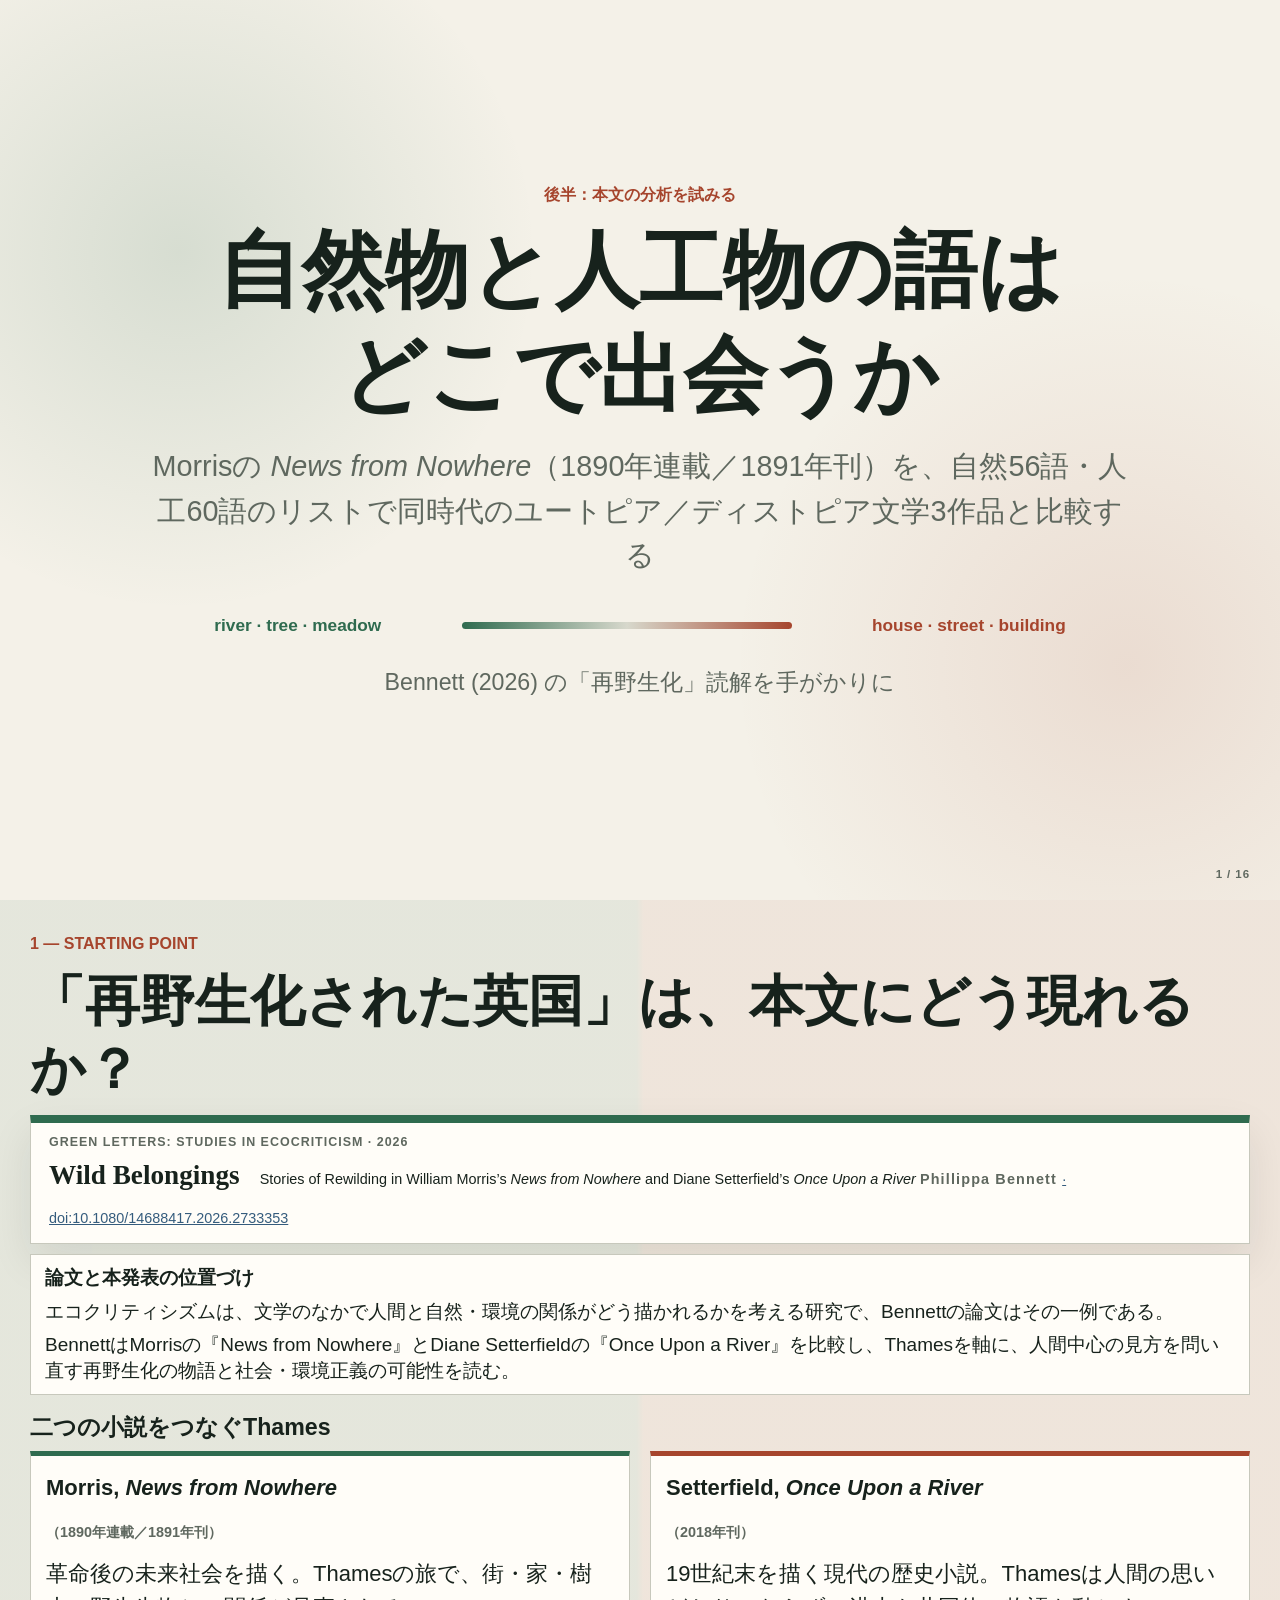
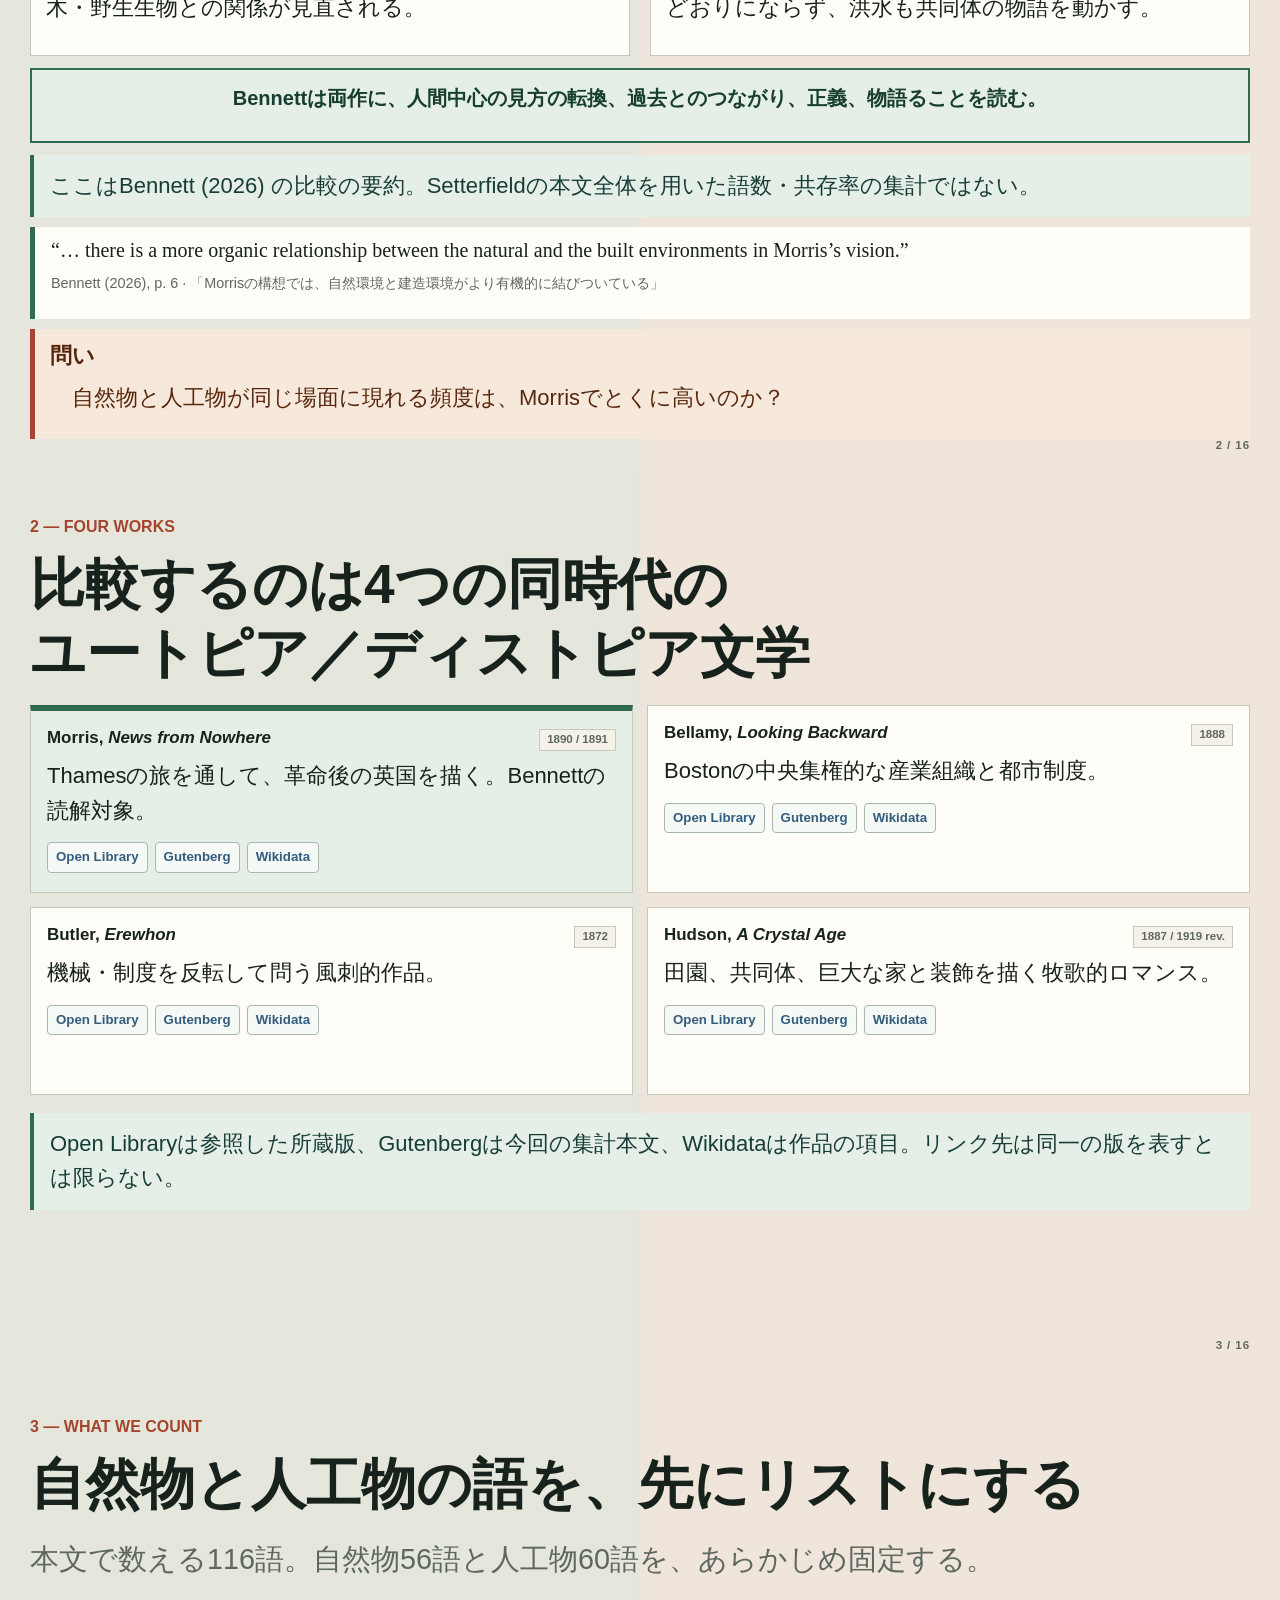
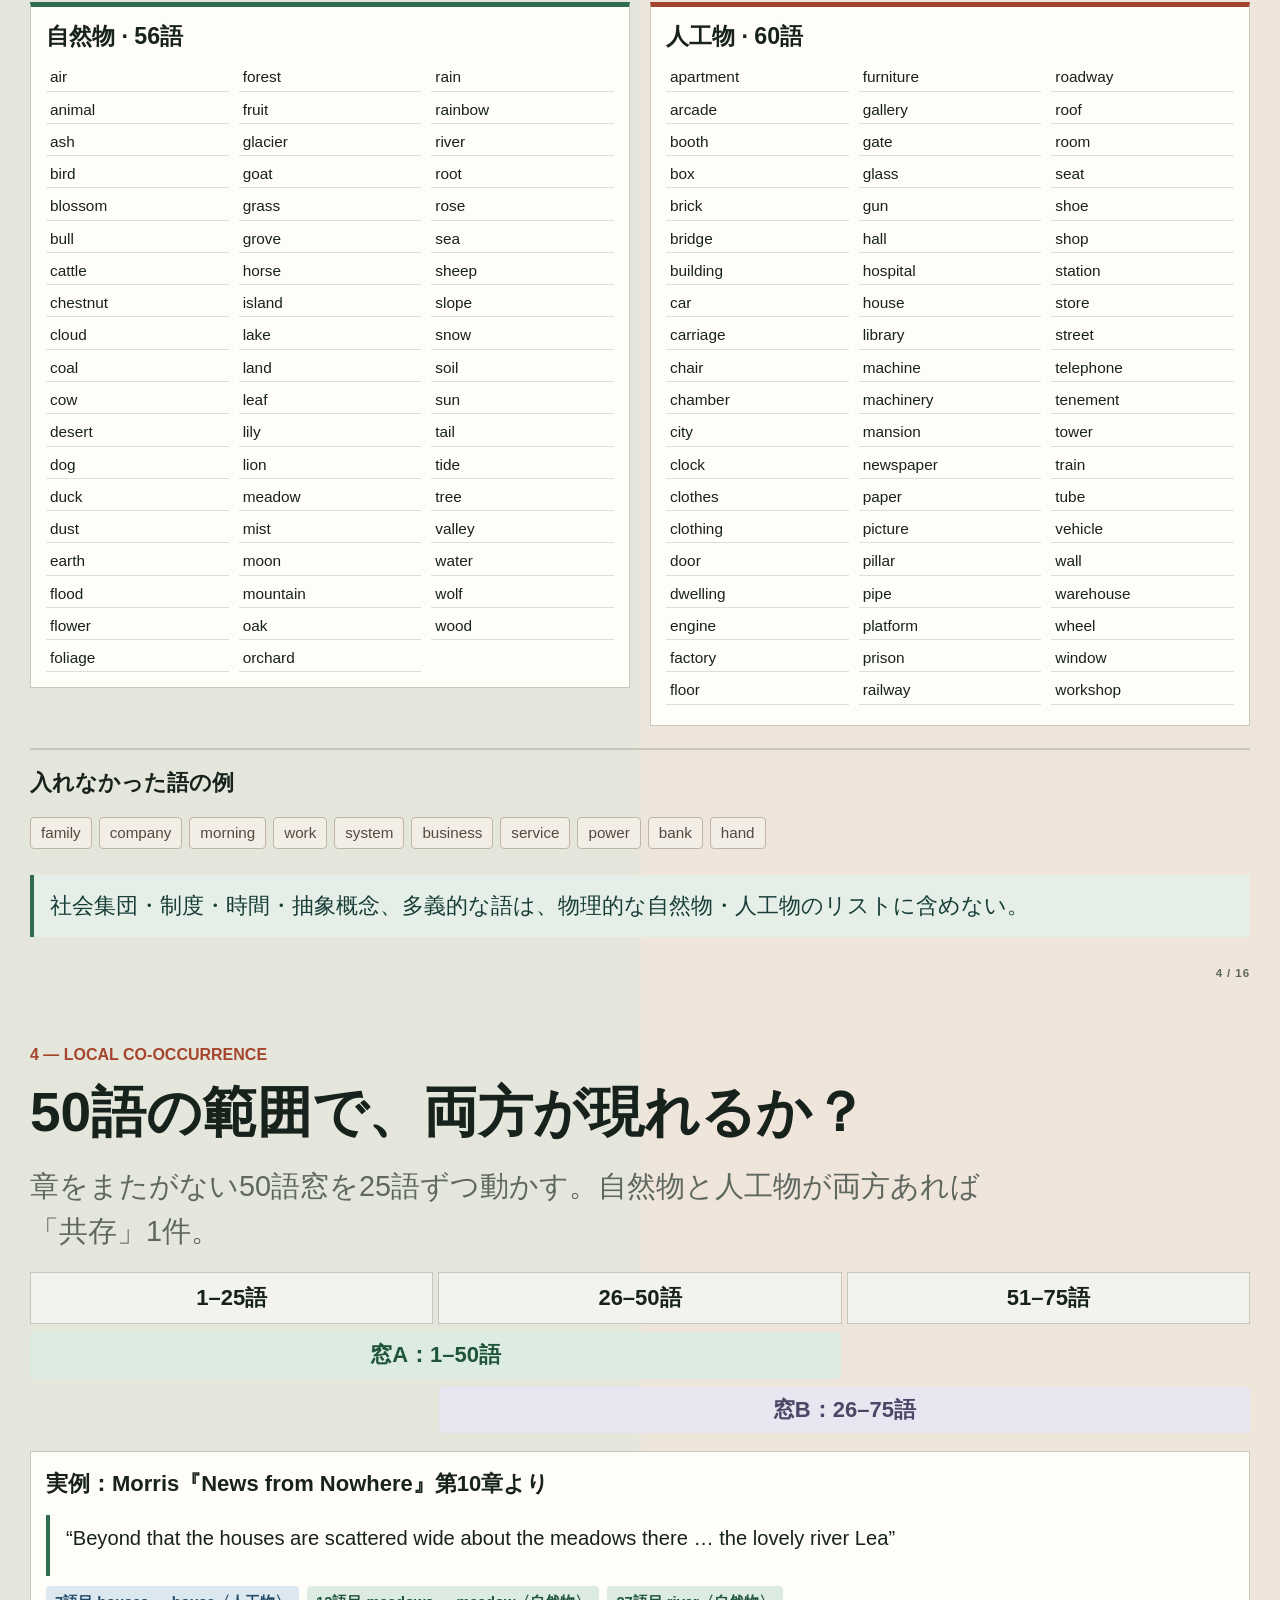
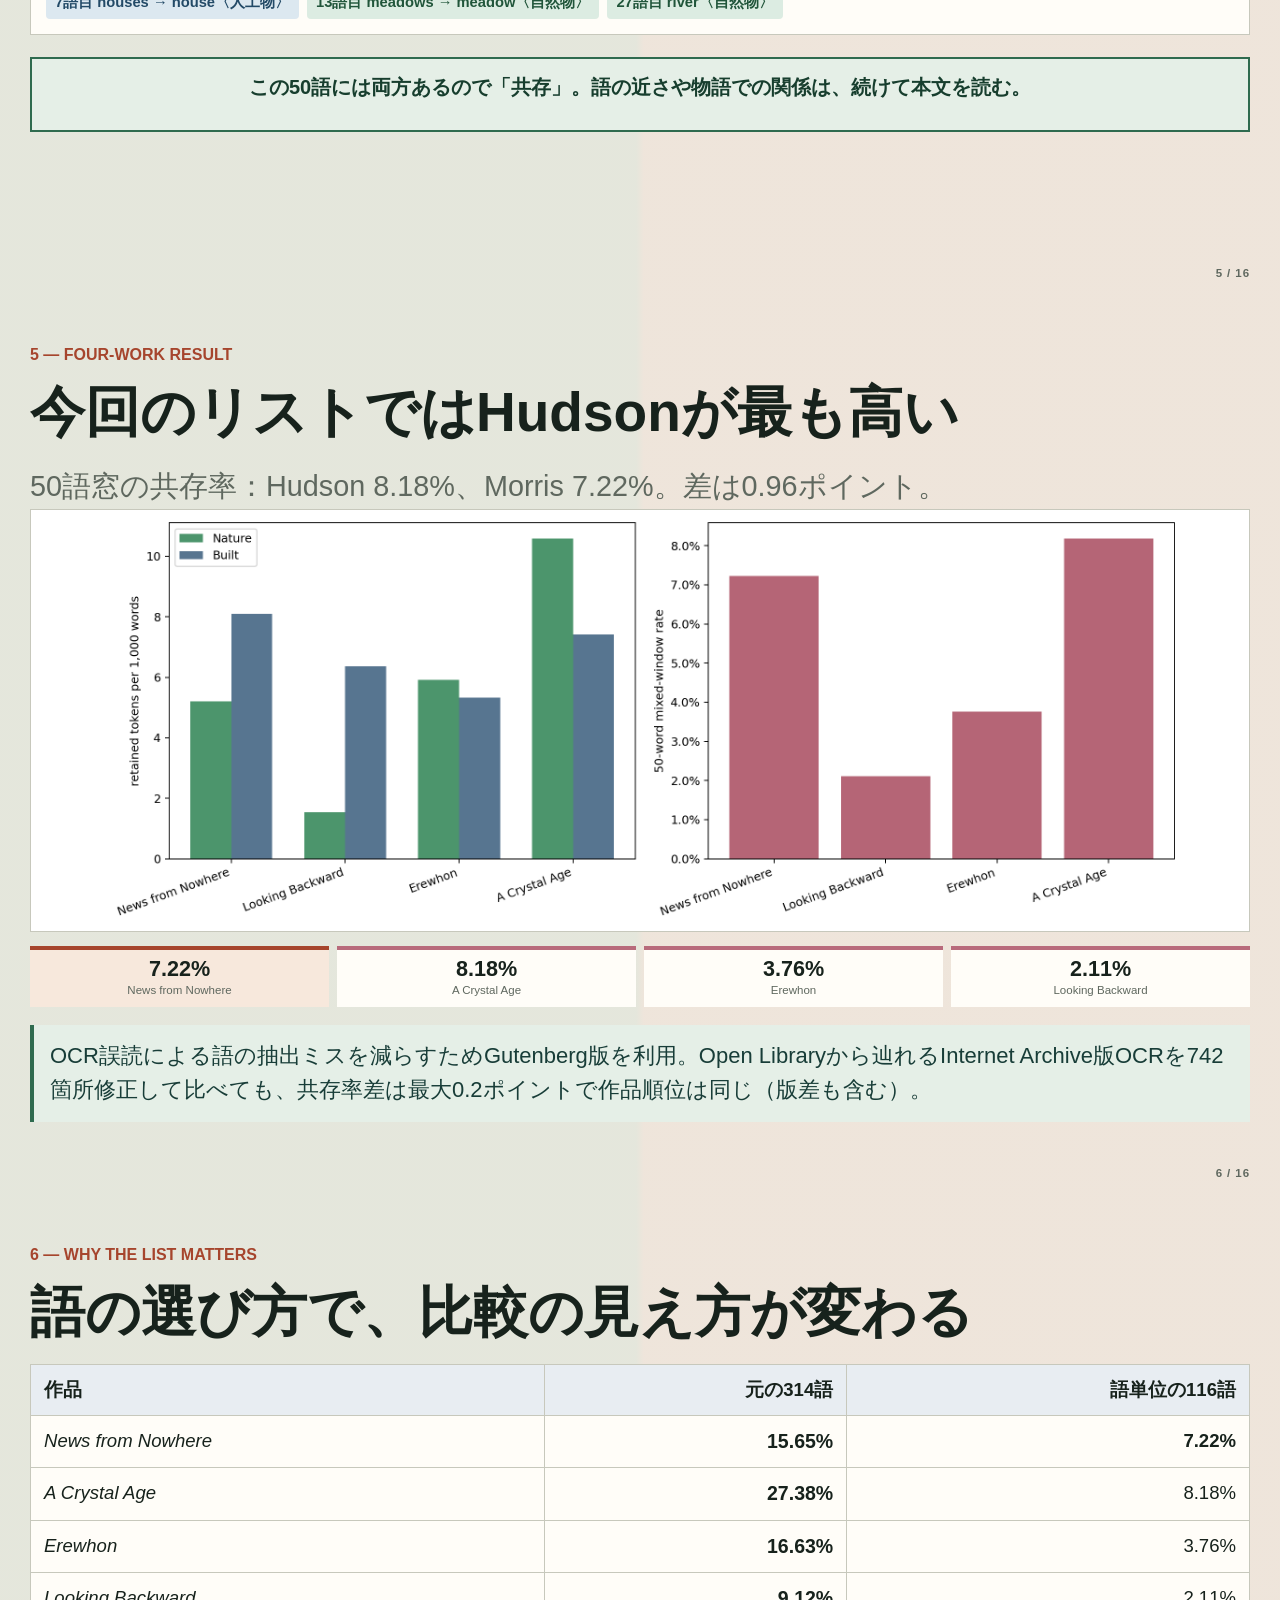
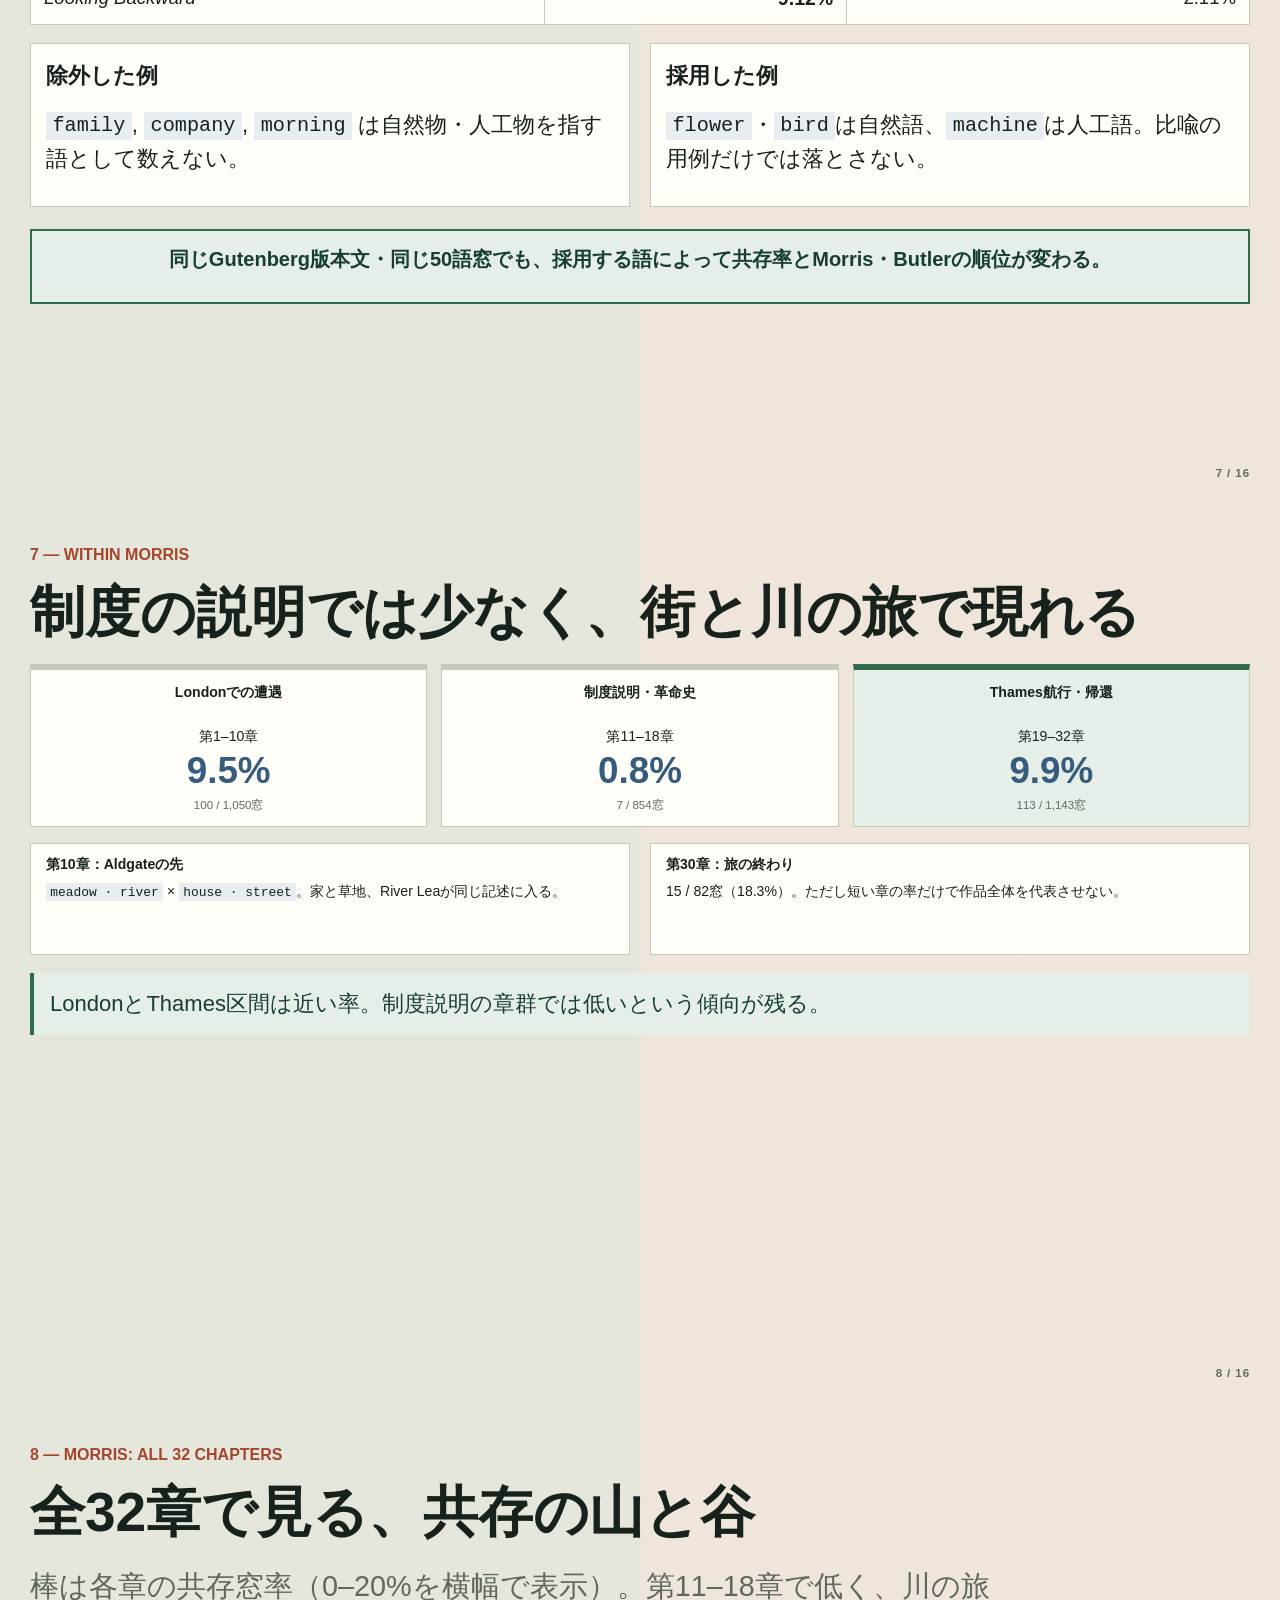
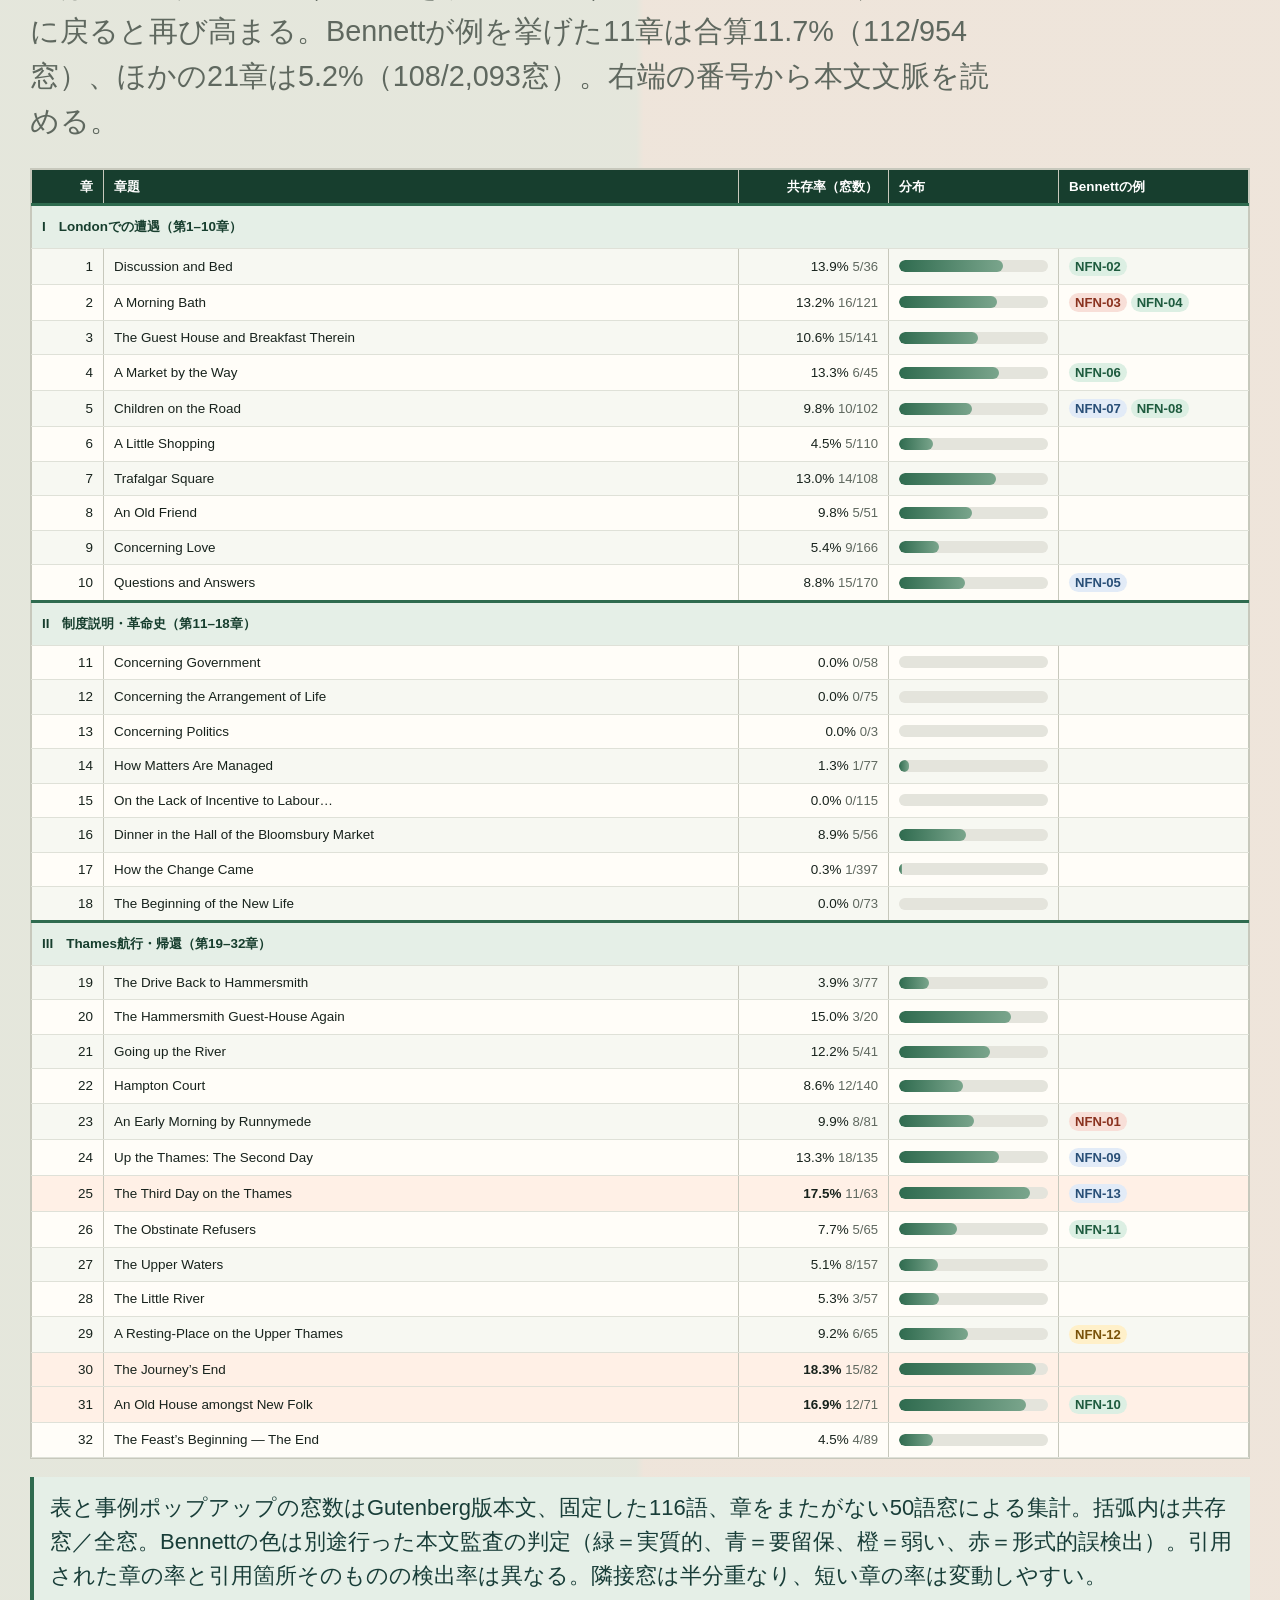
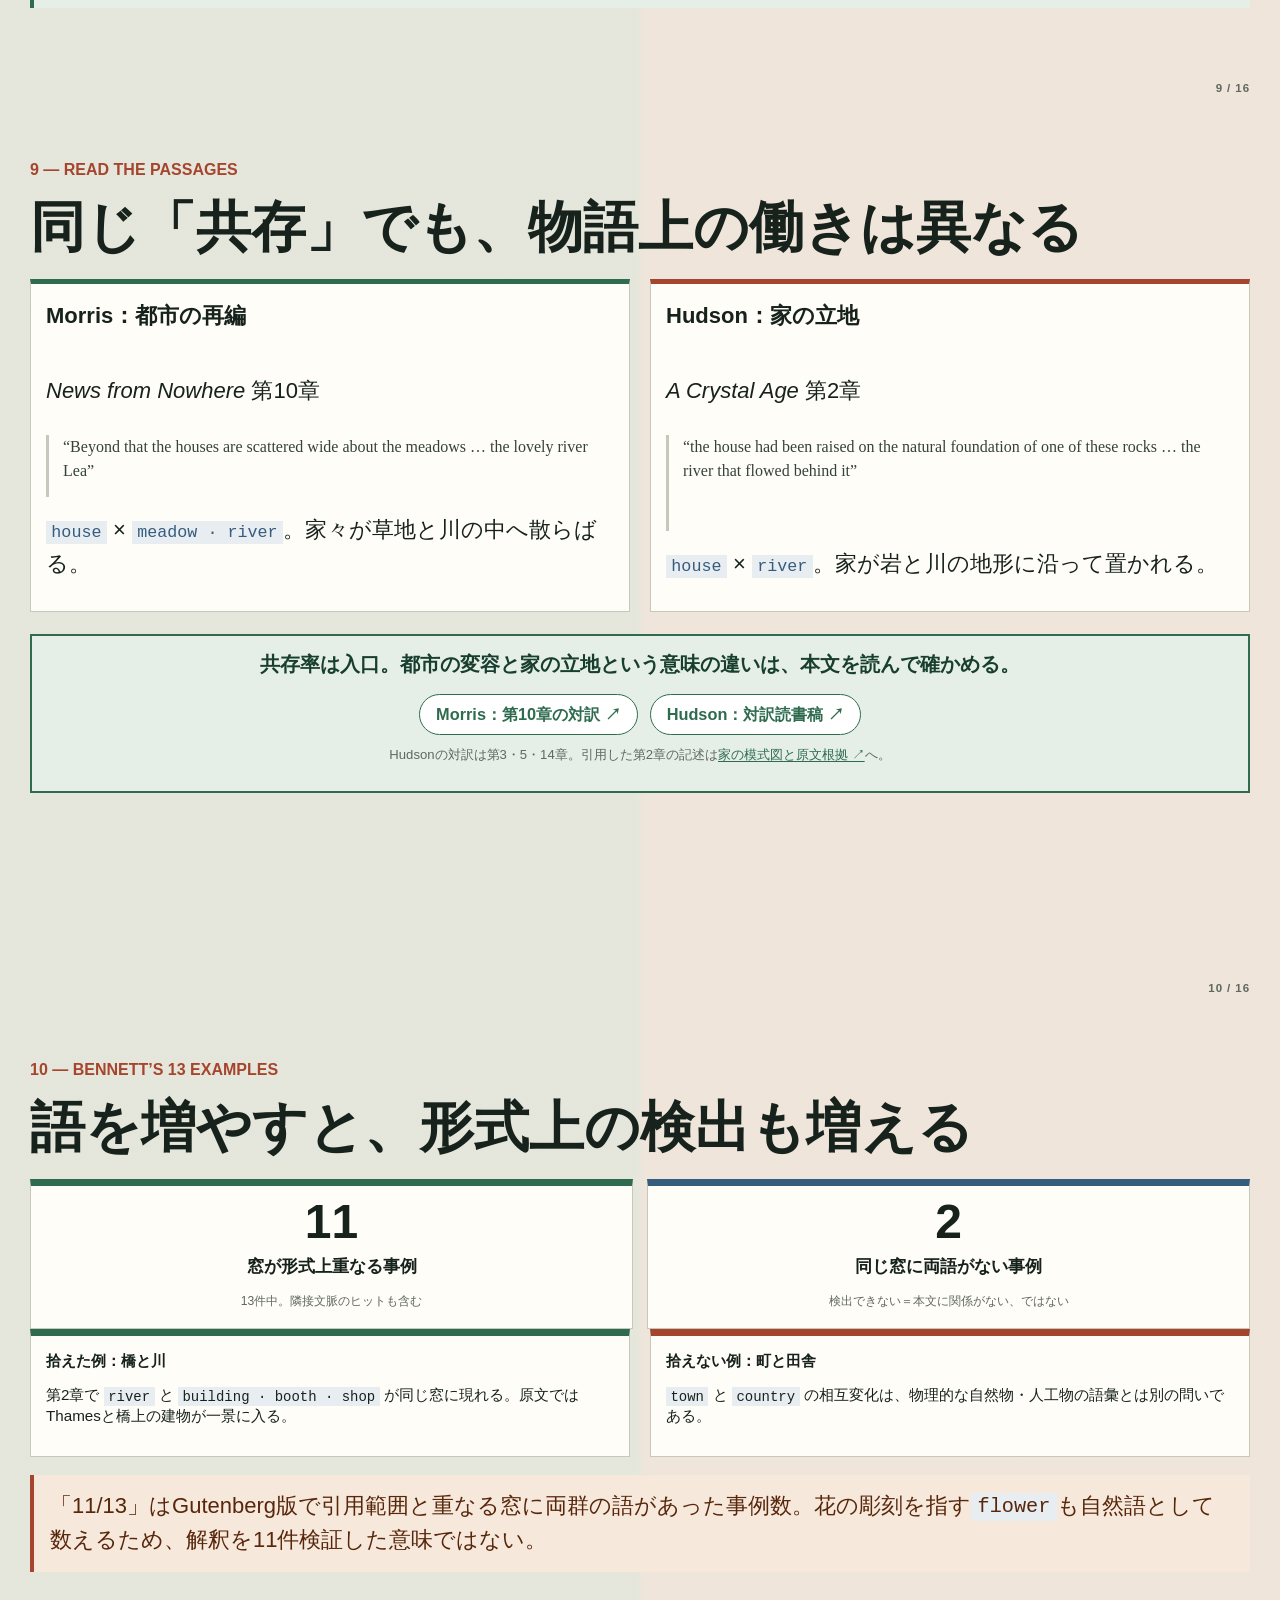
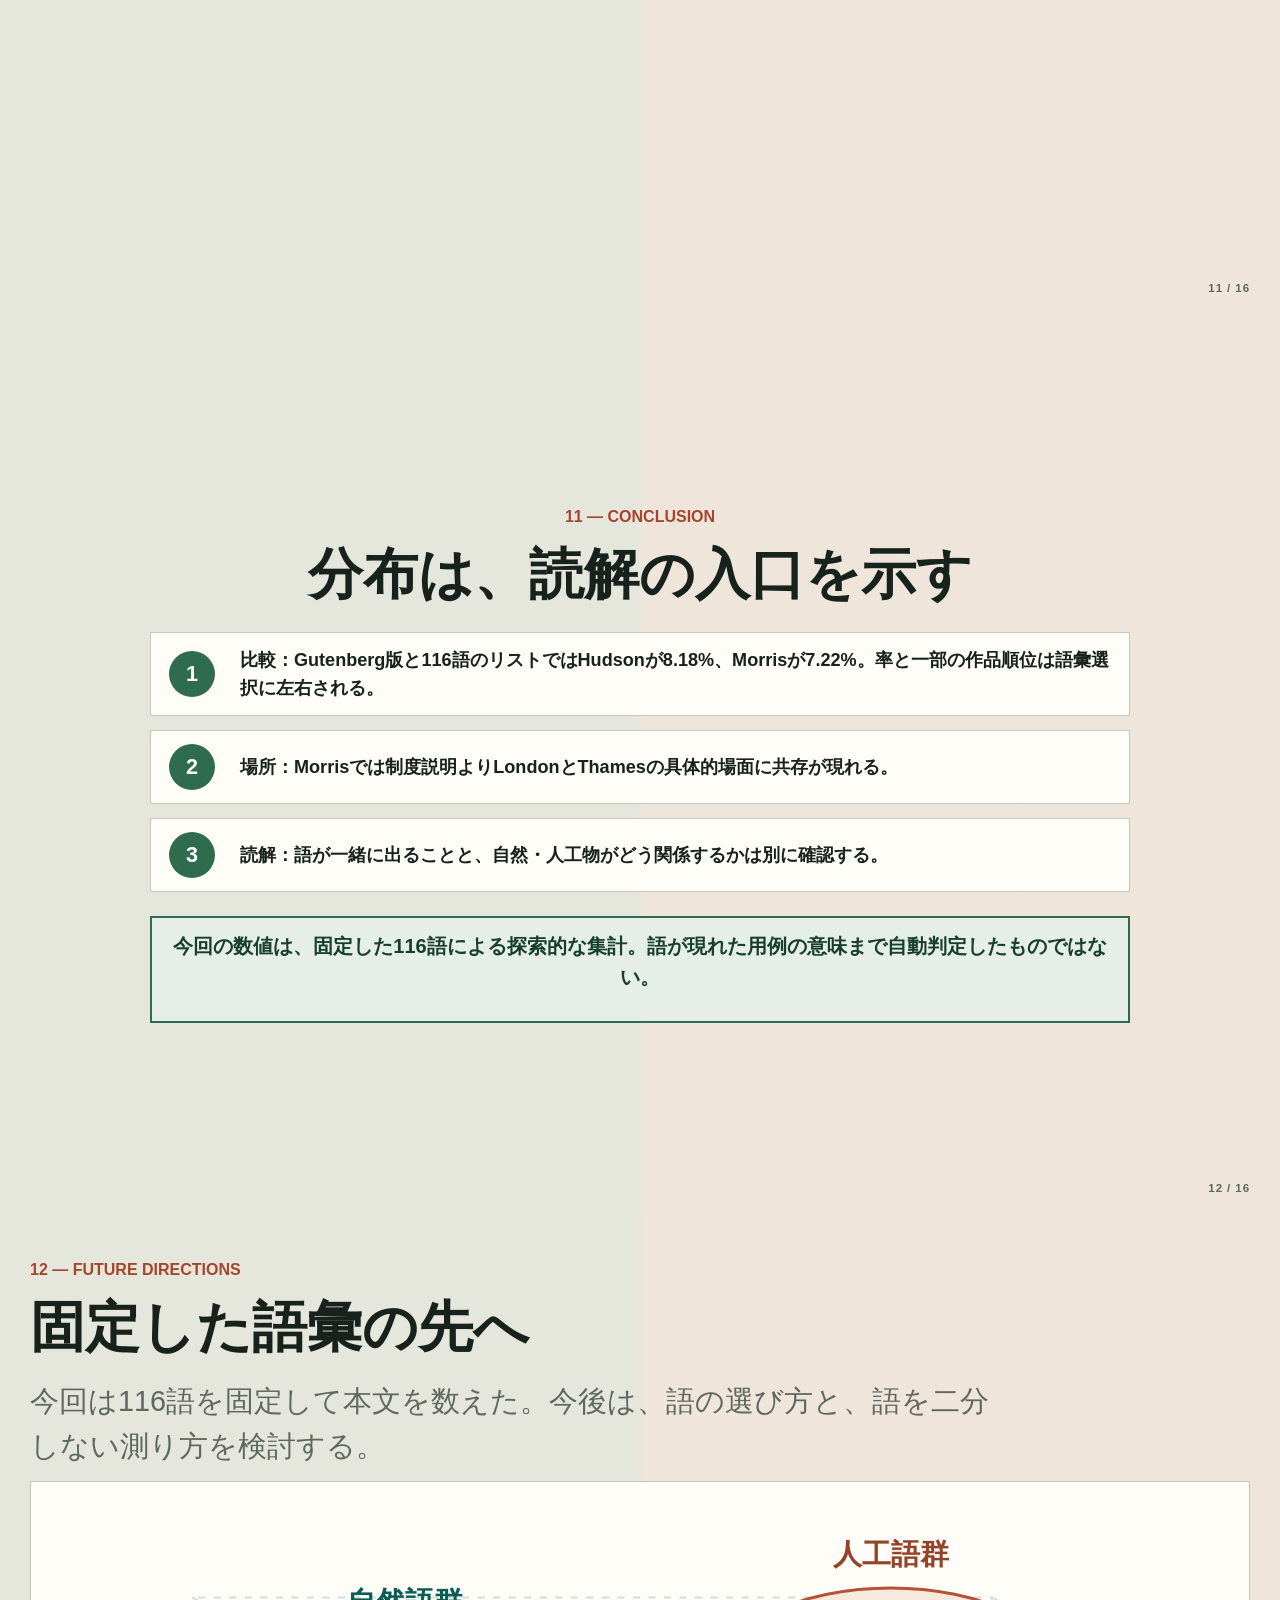
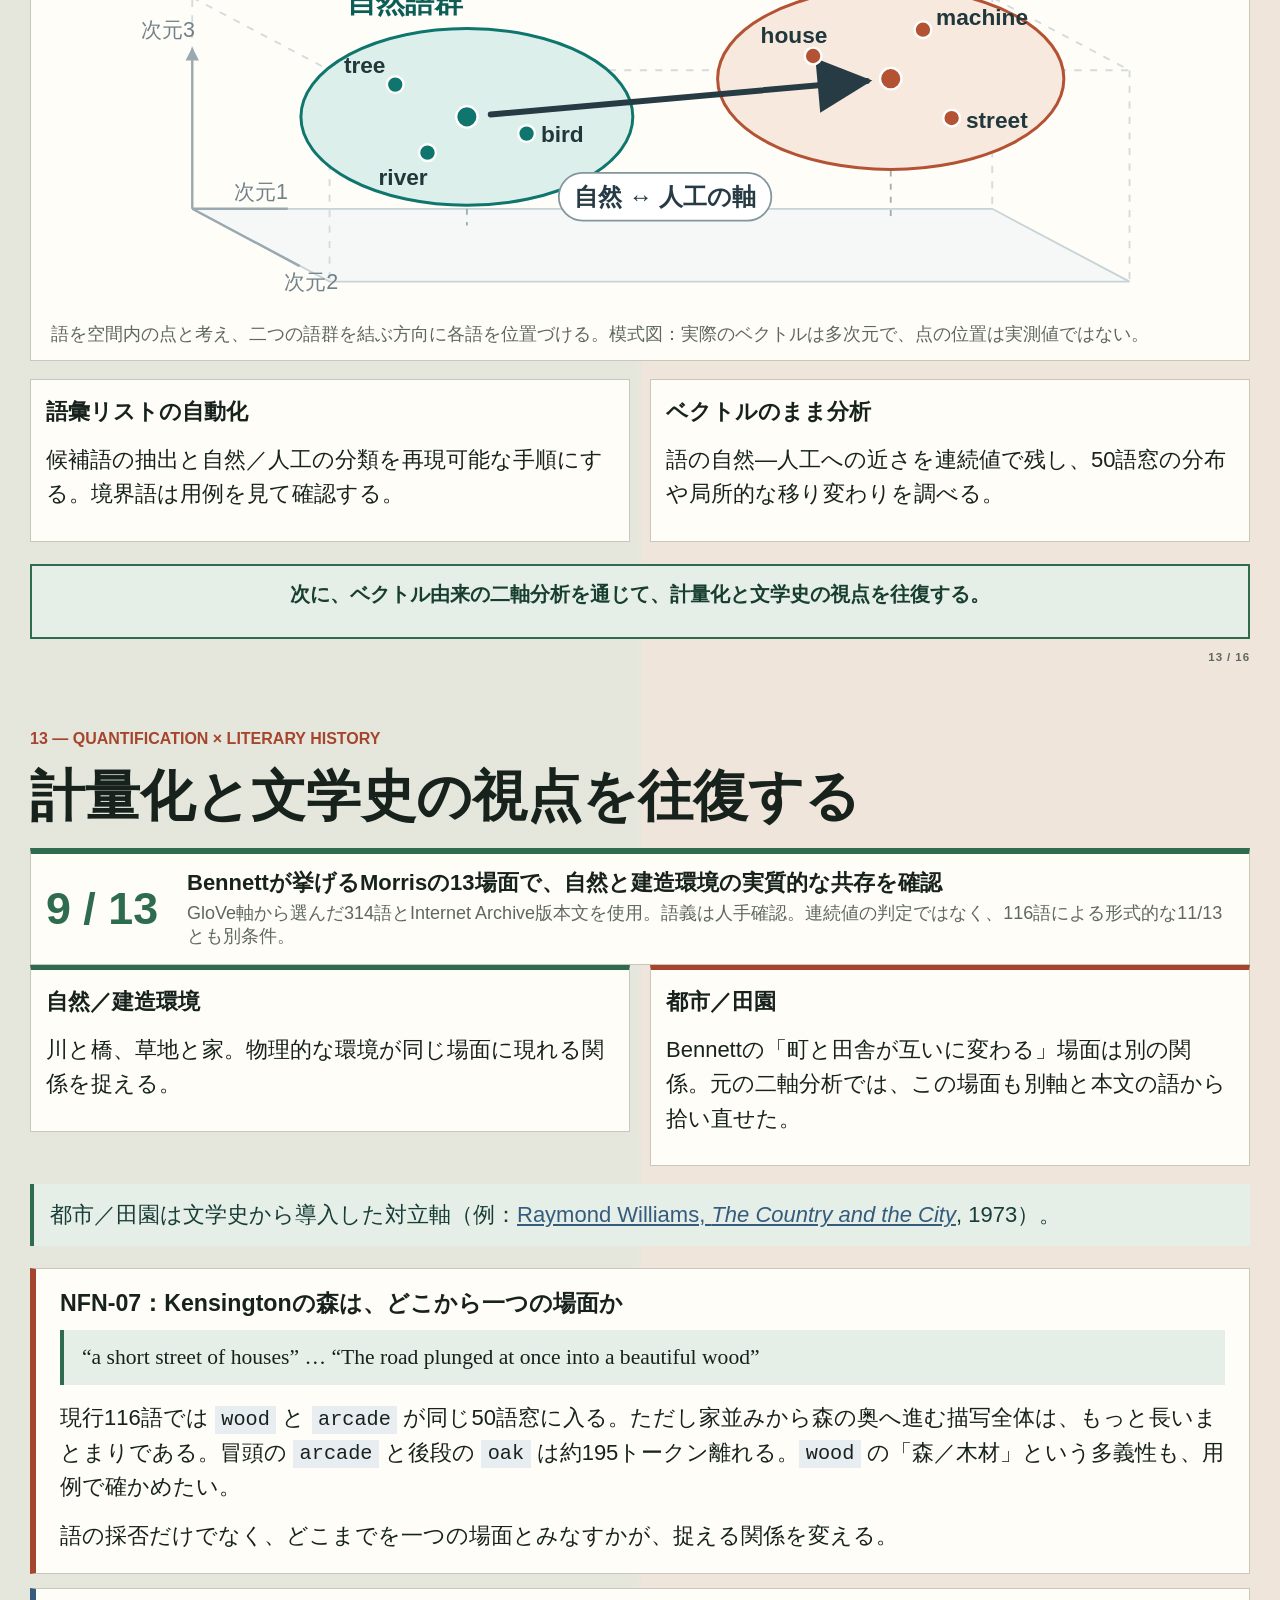
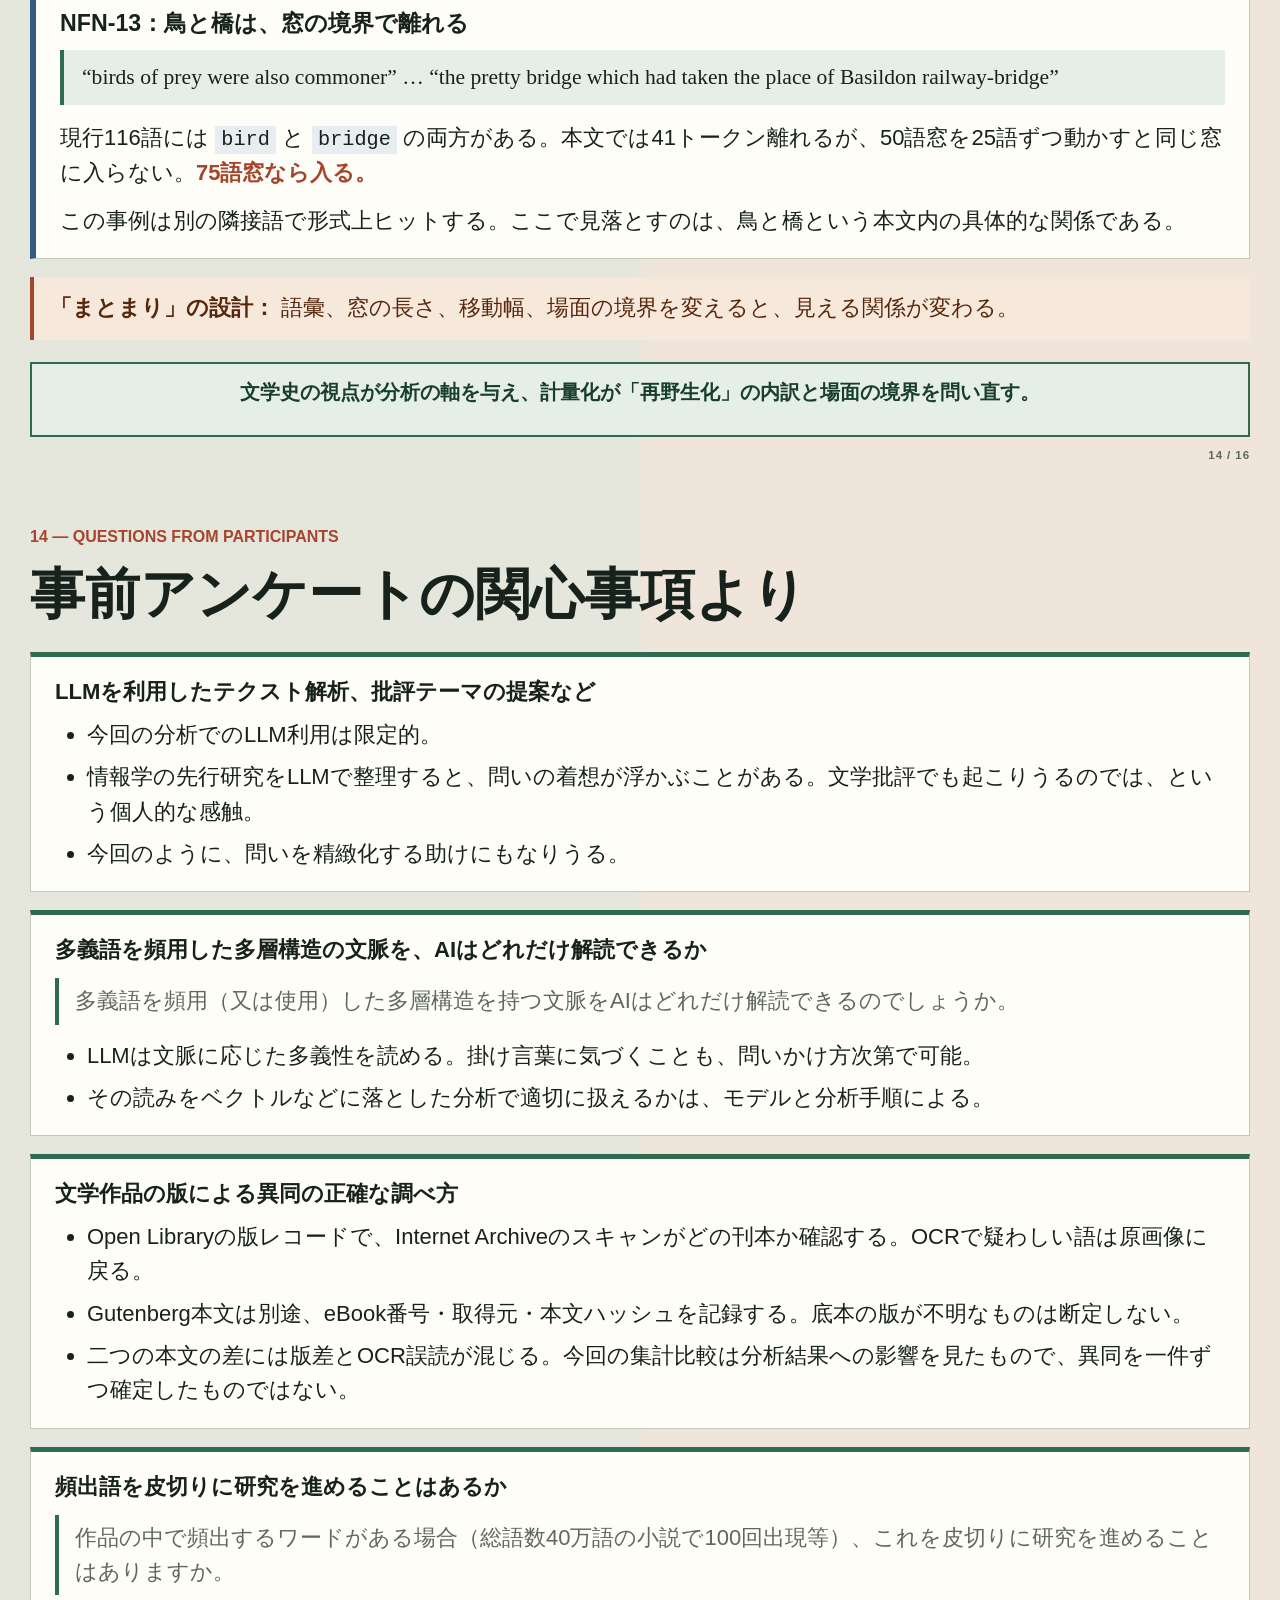
==== index.html @ 2c4476d8 "Move novel publication years into Thames comparison cards" ====
<!doctype html>
<html lang="ja">
  <head>
    <meta charset="utf-8" />
    <meta name="viewport" content="width=device-width, initial-scale=1" />
    <meta name="description" content="Bennett (2026) のMorris読解を、自然・人工物の116語リストで同時代の4作品と照合する10分発表" />
    <title>自然物と人工物の語はどこで出会うか</title>
    <script src="assets/bennett-cases.js?v=18"></script>
    <script>
      window.addEventListener("DOMContentLoaded", () => {
        const slides = Array.from(document.querySelectorAll("main > section, main > .screen, main > .flow"));
        if (!slides.length) return;

        slides.forEach((slide, index) => {
          slide.dataset.slideNumber = (index + 1) + " / " + slides.length;
        });

        const editableSelector = "input, textarea, select, button, [contenteditable='true']";
        const isEditableTarget = (target) =>
          target instanceof Element && Boolean(target.closest(editableSelector));

        const slideTops = () =>
          slides.map((slide) => slide.getBoundingClientRect().top + window.scrollY);

        const scrollToSlide = (direction) => {
          const tops = slideTops();
          const viewportMiddle = window.scrollY + window.innerHeight / 2;
          let currentIndex = 0;

          for (let index = 0; index < tops.length; index += 1) {
            if (tops[index] <= viewportMiddle) currentIndex = index;
            else break;
          }

          const targetIndex = Math.max(0, Math.min(slides.length - 1, currentIndex + direction));
          window.scrollTo({ left: 0, top: tops[targetIndex], behavior: "smooth" });
        };

        const escapeHtml = (value) =>
          String(value).replace(/[&<>"]/g, (character) => ({
            "&": "&amp;",
            "<": "&lt;",
            ">": "&gt;",
            '"': "&quot;"
          })[character]);

        const caseDialog = document.createElement("dialog");
        caseDialog.className = "case-modal";
        caseDialog.setAttribute("aria-labelledby", "case-modal-title");
        caseDialog.innerHTML = [
          '<div class="case-modal-header">',
          '<div>',
          '<span class="case-modal-kicker">Bennett (2026) × News from Nowhere</span>',
          '<h2 id="case-modal-title">事例の本文文脈</h2>',
          '</div>',
          '<button class="case-modal-close" type="button" aria-label="モーダルを閉じる">×</button>',
          '</div>',
          '<div class="case-modal-content"></div>'
        ].join("");
        document.body.append(caseDialog);

        const statusLabels = {
          good: "実質的ヒット",
          caveat: "実質的・要留保",
          weak: "弱い／曖昧",
          miss: "未検出",
          false: "形式的誤検出"
        };

        const openCases = (caseIds) => {
          const caseData = window.BENNETT_CASES || {};
          const records = caseIds.map((caseId) => caseData[caseId]).filter(Boolean);
          if (!records.length) return;

          caseDialog.querySelector(".case-modal-content").innerHTML = records.map((record) => [
            '<article class="modal-case">',
            '<div class="modal-case-meta">',
            '<b>' + escapeHtml(record.id) + '</b>',
            '<span>第' + escapeHtml(record.chapter) + '章</span>',
            '<span>Bennett p.' + escapeHtml(record.page) + '</span>',
            '<span class="modal-status ' + escapeHtml(record.status) + '">' +
              escapeHtml(statusLabels[record.status] || record.status) + '</span>',
            '</div>',
            '<h3>' + escapeHtml(record.label) + '</h3>',
            '<blockquote lang="en">“' + escapeHtml(record.excerpt) + '”</blockquote>',
            '<p>' + escapeHtml(record.note) + '</p>',
            '</article>'
          ].join("")).join("");

          caseDialog.showModal();
          caseDialog.querySelector(".case-modal-close").focus();
        };

        document.querySelectorAll(".case-chip[data-cases]").forEach((button) => {
          button.addEventListener("click", () => openCases(button.dataset.cases.split(",")));
        });

        caseDialog.querySelector(".case-modal-close").addEventListener("click", () => caseDialog.close());
        caseDialog.addEventListener("click", (event) => {
          if (event.target === caseDialog) caseDialog.close();
        });

        window.addEventListener("keydown", (event) => {
          if (event.defaultPrevented || event.altKey || event.ctrlKey || event.metaKey || event.shiftKey) return;
          if (caseDialog.open) return;
          if (isEditableTarget(event.target)) return;
          if (!["ArrowRight", "ArrowLeft"].includes(event.key)) return;
          if (event.repeat) return;

          event.preventDefault();
          const forward = event.key === "ArrowRight";
          scrollToSlide(forward ? 1 : -1);
        });
      });
    </script>
    <link rel="stylesheet" href="assets/presentation.css?v=24" />
  </head>
  <body>
    <svg width="0" height="0" style="position: absolute" aria-hidden="true" focusable="false">
      <defs>
        <marker id="arrowhead" markerWidth="10" markerHeight="8" refX="9" refY="4" orient="auto">
          <path d="M0,0 L10,4 L0,8 Z" fill="#1d4ed8"></path>
        </marker>
        <marker id="arrowhead-warn" markerWidth="10" markerHeight="8" refX="9" refY="4" orient="auto">
          <path d="M0,0 L10,4 L0,8 Z" fill="#9a3412"></path>
        </marker>
      </defs>
    </svg>
    <main class="talk">
<section class="screen center title-slide">
<div class="kicker">
<p>後半：本文の分析を試みる</p>
</div>
<section id="自然物と人工物の語は-どこで出会うか" class="level1">
<h1>自然物と人工物の語は<br>どこで出会うか</h1>
<div class="lead">
<p>Morrisの <em>News from Nowhere</em>（1890年連載／1891年刊）を、自然56語・人工60語のリストで同時代のユートピア／ディストピア文学3作品と比較する</p>
</div>
<div class="title-axis" aria-label="Nature and human-made objects">
<p><span class="nature-word">river · tree · meadow</span> <span class="axis-line"></span> <span class="built-word">house · street · building</span></p>
</div>
<div class="byline">
<p>Bennett (2026) の「再野生化」読解を手がかりに</p>
</div>
</section>
</section>
<section class="screen starting-point">
<div class="kicker">
<p>1 — Starting point</p>
</div>
<section id="再野生化された英国は本文にどう現れるか" class="level2">
<h2>「再野生化された英国」は、本文にどう現れるか？</h2>
<div class="paper-card paper-card-wide">
<div class="paper-label">
GREEN LETTERS: STUDIES IN ECOCRITICISM · 2026
</div>
<h3>
Wild Belongings
</h3>
<p>
Stories of Rewilding in William Morris’s <i>News from Nowhere</i> and Diane Setterfield’s <i>Once Upon a River</i>
</p>
<p class="paper-author">
Phillippa Bennett
</p>
<p><a href="https://doi.org/10.1080/14688417.2026.2733353">doi:10.1080/14688417.2026.2733353</a></p>
</div>
<div class="panel paper-summary">
<p><strong>論文と本発表の位置づけ</strong></p>
<p>エコクリティシズムは、文学のなかで人間と自然・環境の関係がどう描かれるかを考える研究で、Bennettの論文はその一例である。</p>
<p>BennettはMorrisの『News from Nowhere』とDiane Setterfieldの『Once Upon a River』を比較し、Thamesを軸に、人間中心の見方を問い直す再野生化の物語と社会・環境正義の可能性を読む。</p>
</div>
<section id="二つの小説をつなぐthames" class="level3 thames-comparison">
<h3>二つの小説をつなぐThames</h3>
<div class="two-col evidence-grid thames-grid">
<div class="panel excerpt-card nature-panel">
<p><strong>Morris, <em>News from Nowhere</em></strong></p>
<p><span class="work-year">（1890年連載／1891年刊）</span></p>
<p>革命後の未来社会を描く。Thamesの旅で、街・家・樹木・野生生物との関係が見直される。</p>
</div>
<div class="panel excerpt-card built-panel">
<p><strong>Setterfield, <em>Once Upon a River</em></strong></p>
<p><span class="work-year">（2018年刊）</span></p>
<p>19世紀末を描く現代の歴史小説。Thamesは人間の思いどおりにならず、洪水も共同体の物語を動かす。</p>
</div>
</div>
<div class="verdict">
<p>Bennettは両作に、人間中心の見方の転換、過去とのつながり、正義、物語ることを読む。</p>
</div>
<div class="note">
<p>ここはBennett (2026) の比較の要約。Setterfieldの本文全体を用いた語数・共存率の集計ではない。</p>
</div>
</section>
<div class="bennett-quote">
<blockquote>
<p>“… there is a more organic relationship between the natural and the built environments in Morris’s vision.”</p>
</blockquote>
<p><span>Bennett (2026), p. 6 · 「Morrisの構想では、自然環境と建造環境がより有機的に結びついている」</span></p>
</div>
<div class="quote">
<p><strong>問い</strong>　自然物と人工物が同じ場面に現れる頻度は、Morrisでとくに高いのか？</p>
</div>
</section>
</section>
<section class="screen">
<div class="kicker">
<p>2 — Four works</p>
</div>
<section id="比較するのは4つの同時代の-ユートピアディストピア文学" class="level2">
<h2>比較するのは4つの同時代の<br>ユートピア／ディストピア文学</h2>
<div class="two-col corpus-grid">
<div class="panel work-card morris-card">
<p><strong>Morris, <em>News from Nowhere</em></strong> <span>1890 / 1891</span></p>
<p>Thamesの旅を通して、革命後の英国を描く。Bennettの読解対象。</p>
<nav class="work-links" aria-label="News from Nowhere の資料リンク">
<a href="https://openlibrary.org/books/OL24233393M" target="_blank" rel="noopener">Open Library</a><a href="https://www.gutenberg.org/ebooks/3261" target="_blank" rel="noopener">Gutenberg</a><a href="https://www.wikidata.org/wiki/Q7019506" target="_blank" rel="noopener">Wikidata</a>
</nav>
</div>
<div class="panel work-card">
<p><strong>Bellamy, <em>Looking Backward</em></strong> <span>1888</span></p>
<p>Bostonの中央集権的な産業組織と都市制度。</p>
<nav class="work-links" aria-label="Looking Backward の資料リンク">
<a href="https://openlibrary.org/books/OL6967789M" target="_blank" rel="noopener">Open Library</a><a href="https://www.gutenberg.org/ebooks/624" target="_blank" rel="noopener">Gutenberg</a><a href="https://www.wikidata.org/wiki/Q1305106" target="_blank" rel="noopener">Wikidata</a>
</nav>
</div>
<div class="panel work-card">
<p><strong>Butler, <em>Erewhon</em></strong> <span>1872</span></p>
<p>機械・制度を反転して問う風刺的作品。</p>
<nav class="work-links" aria-label="Erewhon の資料リンク">
<a href="https://openlibrary.org/books/OL23297922M" target="_blank" rel="noopener">Open Library</a><a href="https://www.gutenberg.org/ebooks/1906" target="_blank" rel="noopener">Gutenberg</a><a href="https://www.wikidata.org/wiki/Q1350048" target="_blank" rel="noopener">Wikidata</a>
</nav>
</div>
<div class="panel work-card">
<p><strong>Hudson, <em>A Crystal Age</em></strong> <span>1887 / 1919 rev.</span></p>
<p>田園、共同体、巨大な家と装飾を描く牧歌的ロマンス。</p>
<nav class="work-links" aria-label="A Crystal Age の資料リンク">
<a href="https://openlibrary.org/books/OL7151703M" target="_blank" rel="noopener">Open Library</a><a href="https://www.gutenberg.org/ebooks/7401" target="_blank" rel="noopener">Gutenberg</a><a href="https://www.wikidata.org/wiki/Q4656205" target="_blank" rel="noopener">Wikidata</a>
</nav>
</div>
</div>
<div class="note">
<p>Open Libraryは参照した所蔵版、Gutenbergは今回の集計本文、Wikidataは作品の項目。リンク先は同一の版を表すとは限らない。</p>
</div>
</section>
</section>
<section class="flow lexicon-slide">
<div class="kicker">
<p>3 — What we count</p>
</div>
<section id="自然物と人工物の語を先にリストにする" class="level2">
<h2>自然物と人工物の語を、先にリストにする</h2>
<div class="lead">
<p>本文で数える116語。自然物56語と人工物60語を、あらかじめ固定する。</p>
</div>
<div class="lexicon-grid">
<section class="panel lexicon-panel nature-panel">
<h3>
自然物 · 56語
</h3>
<ul class="lexicon-words">
<li>
air
</li>
<li>
animal
</li>
<li>
ash
</li>
<li>
bird
</li>
<li>
blossom
</li>
<li>
bull
</li>
<li>
cattle
</li>
<li>
chestnut
</li>
<li>
cloud
</li>
<li>
coal
</li>
<li>
cow
</li>
<li>
desert
</li>
<li>
dog
</li>
<li>
duck
</li>
<li>
dust
</li>
<li>
earth
</li>
<li>
flood
</li>
<li>
flower
</li>
<li>
foliage
</li>
<li>
forest
</li>
<li>
fruit
</li>
<li>
glacier
</li>
<li>
goat
</li>
<li>
grass
</li>
<li>
grove
</li>
<li>
horse
</li>
<li>
island
</li>
<li>
lake
</li>
<li>
land
</li>
<li>
leaf
</li>
<li>
lily
</li>
<li>
lion
</li>
<li>
meadow
</li>
<li>
mist
</li>
<li>
moon
</li>
<li>
mountain
</li>
<li>
oak
</li>
<li>
orchard
</li>
<li>
rain
</li>
<li>
rainbow
</li>
<li>
river
</li>
<li>
root
</li>
<li>
rose
</li>
<li>
sea
</li>
<li>
sheep
</li>
<li>
slope
</li>
<li>
snow
</li>
<li>
soil
</li>
<li>
sun
</li>
<li>
tail
</li>
<li>
tide
</li>
<li>
tree
</li>
<li>
valley
</li>
<li>
water
</li>
<li>
wolf
</li>
<li>
wood
</li>
</ul>
</section>
<section class="panel lexicon-panel built-panel">
<h3>
人工物 · 60語
</h3>
<ul class="lexicon-words">
<li>
apartment
</li>
<li>
arcade
</li>
<li>
booth
</li>
<li>
box
</li>
<li>
brick
</li>
<li>
bridge
</li>
<li>
building
</li>
<li>
car
</li>
<li>
carriage
</li>
<li>
chair
</li>
<li>
chamber
</li>
<li>
city
</li>
<li>
clock
</li>
<li>
clothes
</li>
<li>
clothing
</li>
<li>
door
</li>
<li>
dwelling
</li>
<li>
engine
</li>
<li>
factory
</li>
<li>
floor
</li>
<li>
furniture
</li>
<li>
gallery
</li>
<li>
gate
</li>
<li>
glass
</li>
<li>
gun
</li>
<li>
hall
</li>
<li>
hospital
</li>
<li>
house
</li>
<li>
library
</li>
<li>
machine
</li>
<li>
machinery
</li>
<li>
mansion
</li>
<li>
newspaper
</li>
<li>
paper
</li>
<li>
picture
</li>
<li>
pillar
</li>
<li>
pipe
</li>
<li>
platform
</li>
<li>
prison
</li>
<li>
railway
</li>
<li>
roadway
</li>
<li>
roof
</li>
<li>
room
</li>
<li>
seat
</li>
<li>
shoe
</li>
<li>
shop
</li>
<li>
station
</li>
<li>
store
</li>
<li>
street
</li>
<li>
telephone
</li>
<li>
tenement
</li>
<li>
tower
</li>
<li>
train
</li>
<li>
tube
</li>
<li>
vehicle
</li>
<li>
wall
</li>
<li>
warehouse
</li>
<li>
wheel
</li>
<li>
window
</li>
<li>
workshop
</li>
</ul>
</section>
</div>
<div class="excluded-words">
<p><strong>入れなかった語の例</strong></p>
<p><span>family</span><span>company</span><span>morning</span><span>work</span><span>system</span><span>business</span><span>service</span><span>power</span><span>bank</span><span>hand</span></p>
</div>
<div class="note">
<p>社会集団・制度・時間・抽象概念、多義的な語は、物理的な自然物・人工物のリストに含めない。</p>
</div>
</section>
</section>
<section class="screen window-example-slide">
<div class="kicker">
<p>4 — Local co-occurrence</p>
</div>
<section id="語の範囲で両方が現れるか" class="level2">
<h2>50語の範囲で、両方が現れるか？</h2>
<div class="lead">
<p>章をまたがない50語窓を25語ずつ動かす。自然物と人工物が両方あれば「共存」1件。</p>
</div>
<div class="window-steps" aria-label="50語窓を25語ずつ動かす図">
<div class="step-ranges">
<span>1–25語</span><span>26–50語</span><span>51–75語</span>
</div>
<div class="step-window first">
窓A：1–50語
</div>
<div class="step-window second">
窓B：26–75語
</div>
</div>
<div class="panel window-example">
<p><strong>実例：Morris『News from Nowhere』第10章より</strong></p>
<blockquote>
<p>“Beyond that the houses are scattered wide about the meadows there … the lovely river Lea”</p>
</blockquote>
<div class="window-hits">
<span class="built-hit">7語目 houses → house〈人工物〉</span><span class="nature-hit">13語目 meadows → meadow〈自然物〉</span><span class="nature-hit">27語目 river〈自然物〉</span>
</div>
</div>
<div class="verdict">
<p>この50語には両方あるので「共存」。語の近さや物語での関係は、続けて本文を読む。</p>
</div>
</section>
</section>
<section class="screen">
<div class="kicker">
<p>5 — Four-work result</p>
</div>
<section id="今回のリストではhudsonが最も高い" class="level2">
<h2>今回のリストではHudsonが最も高い</h2>
<div class="lead">
<p>50語窓の共存率：Hudson 8.18%、Morris 7.22%。差は0.96ポイント。</p>
</div>
<p><img class="hero-chart" src="assets/gutenberg_work_densities_and_mixing.png" alt="Gutenberg版本文と116語の自然・人工物リストによる4作品の語密度と共存率" /></p>
<div class="result-strip">
<p><span class="focus"><b>7.22%</b><small>News from Nowhere</small></span> <span><b>8.18%</b><small>A Crystal Age</small></span> <span><b>3.76%</b><small>Erewhon</small></span> <span><b>2.11%</b><small>Looking Backward</small></span></p>
</div>
<div class="note">
<p>OCR誤読による語の抽出ミスを減らすためGutenberg版を利用。Open Libraryから辿れるInternet Archive版OCRを742箇所修正して比べても、共存率差は最大0.2ポイントで作品順位は同じ（版差も含む）。</p>
</div>
</section>
</section>
<section class="screen">
<div class="kicker">
<p>6 — Why the list matters</p>
</div>
<section id="語の選び方で比較の見え方が変わる" class="level2">
<h2>語の選び方で、比較の見え方が変わる</h2>
<div class="compact-table data-table">
<table>
<thead>
<tr>
<th style="text-align: left;">作品</th>
<th style="text-align: right;">元の314語</th>
<th style="text-align: right;">語単位の116語</th>
</tr>
</thead>
<tbody>
<tr>
<td style="text-align: left;"><em>News from Nowhere</em></td>
<td style="text-align: right;">15.65%</td>
<td style="text-align: right;"><strong>7.22%</strong></td>
</tr>
<tr>
<td style="text-align: left;"><em>A Crystal Age</em></td>
<td style="text-align: right;"><strong>27.38%</strong></td>
<td style="text-align: right;">8.18%</td>
</tr>
<tr>
<td style="text-align: left;"><em>Erewhon</em></td>
<td style="text-align: right;">16.63%</td>
<td style="text-align: right;">3.76%</td>
</tr>
<tr>
<td style="text-align: left;"><em>Looking Backward</em></td>
<td style="text-align: right;">9.12%</td>
<td style="text-align: right;">2.11%</td>
</tr>
</tbody>
</table>
</div>
<div class="two-col takeaway-grid">
<div class="panel">
<p><strong>除外した例</strong></p>
<p><code>family</code>, <code>company</code>, <code>morning</code> は自然物・人工物を指す語として数えない。</p>
</div>
<div class="panel">
<p><strong>採用した例</strong></p>
<p><code>flower</code>・<code>bird</code>は自然語、<code>machine</code>は人工語。比喩の用例だけでは落とさない。</p>
</div>
</div>
<div class="verdict">
<p>同じGutenberg版本文・同じ50語窓でも、採用する語によって共存率とMorris・Butlerの順位が変わる。</p>
</div>
</section>
</section>
<section class="screen">
<div class="kicker">
<p>7 — Within Morris</p>
</div>
<section id="制度の説明では少なく街と川の旅で現れる" class="level2">
<h2>制度の説明では少なく、街と川の旅で現れる</h2>
<div class="phase-grid">
<div class="panel">
<p><strong>Londonでの遭遇</strong><br> 第1–10章</p>
<p><b>9.5%</b><small>100 / 1,050窓</small></p>
</div>
<div class="panel">
<p><strong>制度説明・革命史</strong><br> 第11–18章</p>
<p><b>0.8%</b><small>7 / 854窓</small></p>
</div>
<div class="panel focus-phase">
<p><strong>Thames航行・帰還</strong><br> 第19–32章</p>
<p><b>9.9%</b><small>113 / 1,143窓</small></p>
</div>
</div>
<div class="two-col chapter-findings">
<div class="panel">
<p><strong>第10章：Aldgateの先</strong></p>
<p><code>meadow · river</code> × <code>house · street</code>。家と草地、River Leaが同じ記述に入る。</p>
</div>
<div class="panel">
<p><strong>第30章：旅の終わり</strong></p>
<p>15 / 82窓（18.3%）。ただし短い章の率だけで作品全体を代表させない。</p>
</div>
</div>
<div class="note">
<p>LondonとThames区間は近い率。制度説明の章群では低いという傾向が残る。</p>
</div>
</section>
</section>
<section class="flow chapter-audit-slide">
<div class="kicker">
<p>8 — Morris: all 32 chapters</p>
</div>
<section id="全32章で見る共存の山と谷" class="level2">
<h2>全32章で見る、共存の山と谷</h2>
<div class="lead">
<p>棒は各章の共存窓率（0–20%を横幅で表示）。第11–18章で低く、川の旅に戻ると再び高まる。Bennettが例を挙げた11章は合算11.7%（112/954窓）、ほかの21章は5.2%（108/2,093窓）。右端の番号から本文文脈を読める。</p>
</div>
<div class="chapter-audit" role="region" aria-label="Gutenberg版News from Nowhereの116語リストによる全32章の共存窓率">
<table>
  <thead><tr><th>章</th><th>章題</th><th>共存率（窓数）</th><th>分布</th><th>Bennettの例</th></tr></thead>
  <tbody>
    <tr class="phase-row"><th colspan="5">I　Londonでの遭遇（第1–10章）</th></tr>
    <tr><td>1</td><td>Discussion and Bed</td><td>13.9% <small>5/36</small></td><td><span class="rate-bar"><i style="width:70%"></i></span></td><td><button class="case-chip good" type="button" data-cases="NFN-02" aria-haspopup="dialog">NFN-02</button></td></tr>
    <tr><td>2</td><td>A Morning Bath</td><td>13.2% <small>16/121</small></td><td><span class="rate-bar"><i style="width:66%"></i></span></td><td><button class="case-chip false" type="button" data-cases="NFN-03" aria-haspopup="dialog">NFN-03</button> <button class="case-chip good" type="button" data-cases="NFN-04" aria-haspopup="dialog">NFN-04</button></td></tr>
    <tr><td>3</td><td>The Guest House and Breakfast Therein</td><td>10.6% <small>15/141</small></td><td><span class="rate-bar"><i style="width:53%"></i></span></td><td></td></tr>
    <tr><td>4</td><td>A Market by the Way</td><td>13.3% <small>6/45</small></td><td><span class="rate-bar"><i style="width:67%"></i></span></td><td><button class="case-chip good" type="button" data-cases="NFN-06" aria-haspopup="dialog">NFN-06</button></td></tr>
    <tr><td>5</td><td>Children on the Road</td><td>9.8% <small>10/102</small></td><td><span class="rate-bar"><i style="width:49%"></i></span></td><td><button class="case-chip caveat" type="button" data-cases="NFN-07" aria-haspopup="dialog">NFN-07</button> <button class="case-chip good" type="button" data-cases="NFN-08" aria-haspopup="dialog">NFN-08</button></td></tr>
    <tr><td>6</td><td>A Little Shopping</td><td>4.5% <small>5/110</small></td><td><span class="rate-bar"><i style="width:23%"></i></span></td><td></td></tr>
    <tr><td>7</td><td>Trafalgar Square</td><td>13.0% <small>14/108</small></td><td><span class="rate-bar"><i style="width:65%"></i></span></td><td></td></tr>
    <tr><td>8</td><td>An Old Friend</td><td>9.8% <small>5/51</small></td><td><span class="rate-bar"><i style="width:49%"></i></span></td><td></td></tr>
    <tr><td>9</td><td>Concerning Love</td><td>5.4% <small>9/166</small></td><td><span class="rate-bar"><i style="width:27%"></i></span></td><td></td></tr>
    <tr><td>10</td><td>Questions and Answers</td><td>8.8% <small>15/170</small></td><td><span class="rate-bar"><i style="width:44%"></i></span></td><td><button class="case-chip caveat" type="button" data-cases="NFN-05" aria-haspopup="dialog">NFN-05</button></td></tr>
    <tr class="phase-row"><th colspan="5">II　制度説明・革命史（第11–18章）</th></tr>
    <tr><td>11</td><td>Concerning Government</td><td>0.0% <small>0/58</small></td><td><span class="rate-bar"><i style="width:0%"></i></span></td><td></td></tr>
    <tr><td>12</td><td>Concerning the Arrangement of Life</td><td>0.0% <small>0/75</small></td><td><span class="rate-bar"><i style="width:0%"></i></span></td><td></td></tr>
    <tr><td>13</td><td>Concerning Politics</td><td>0.0% <small>0/3</small></td><td><span class="rate-bar"><i style="width:0%"></i></span></td><td></td></tr>
    <tr><td>14</td><td>How Matters Are Managed</td><td>1.3% <small>1/77</small></td><td><span class="rate-bar"><i style="width:7%"></i></span></td><td></td></tr>
    <tr><td>15</td><td>On the Lack of Incentive to Labour…</td><td>0.0% <small>0/115</small></td><td><span class="rate-bar"><i style="width:0%"></i></span></td><td></td></tr>
    <tr><td>16</td><td>Dinner in the Hall of the Bloomsbury Market</td><td>8.9% <small>5/56</small></td><td><span class="rate-bar"><i style="width:45%"></i></span></td><td></td></tr>
    <tr><td>17</td><td>How the Change Came</td><td>0.3% <small>1/397</small></td><td><span class="rate-bar"><i style="width:2%"></i></span></td><td></td></tr>
    <tr><td>18</td><td>The Beginning of the New Life</td><td>0.0% <small>0/73</small></td><td><span class="rate-bar"><i style="width:0%"></i></span></td><td></td></tr>
    <tr class="phase-row"><th colspan="5">III　Thames航行・帰還（第19–32章）</th></tr>
    <tr><td>19</td><td>The Drive Back to Hammersmith</td><td>3.9% <small>3/77</small></td><td><span class="rate-bar"><i style="width:20%"></i></span></td><td></td></tr>
    <tr><td>20</td><td>The Hammersmith Guest-House Again</td><td>15.0% <small>3/20</small></td><td><span class="rate-bar"><i style="width:75%"></i></span></td><td></td></tr>
    <tr><td>21</td><td>Going up the River</td><td>12.2% <small>5/41</small></td><td><span class="rate-bar"><i style="width:61%"></i></span></td><td></td></tr>
    <tr><td>22</td><td>Hampton Court</td><td>8.6% <small>12/140</small></td><td><span class="rate-bar"><i style="width:43%"></i></span></td><td></td></tr>
    <tr><td>23</td><td>An Early Morning by Runnymede</td><td>9.9% <small>8/81</small></td><td><span class="rate-bar"><i style="width:50%"></i></span></td><td><button class="case-chip false" type="button" data-cases="NFN-01" aria-haspopup="dialog">NFN-01</button></td></tr>
    <tr><td>24</td><td>Up the Thames: The Second Day</td><td>13.3% <small>18/135</small></td><td><span class="rate-bar"><i style="width:67%"></i></span></td><td><button class="case-chip caveat" type="button" data-cases="NFN-09" aria-haspopup="dialog">NFN-09</button></td></tr>
    <tr class="peak"><td>25</td><td>The Third Day on the Thames</td><td><b>17.5%</b> <small>11/63</small></td><td><span class="rate-bar"><i style="width:88%"></i></span></td><td><button class="case-chip caveat" type="button" data-cases="NFN-13" aria-haspopup="dialog">NFN-13</button></td></tr>
    <tr><td>26</td><td>The Obstinate Refusers</td><td>7.7% <small>5/65</small></td><td><span class="rate-bar"><i style="width:39%"></i></span></td><td><button class="case-chip good" type="button" data-cases="NFN-11" aria-haspopup="dialog">NFN-11</button></td></tr>
    <tr><td>27</td><td>The Upper Waters</td><td>5.1% <small>8/157</small></td><td><span class="rate-bar"><i style="width:26%"></i></span></td><td></td></tr>
    <tr><td>28</td><td>The Little River</td><td>5.3% <small>3/57</small></td><td><span class="rate-bar"><i style="width:27%"></i></span></td><td></td></tr>
    <tr><td>29</td><td>A Resting-Place on the Upper Thames</td><td>9.2% <small>6/65</small></td><td><span class="rate-bar"><i style="width:46%"></i></span></td><td><button class="case-chip weak" type="button" data-cases="NFN-12" aria-haspopup="dialog">NFN-12</button></td></tr>
    <tr class="peak"><td>30</td><td>The Journey’s End</td><td><b>18.3%</b> <small>15/82</small></td><td><span class="rate-bar"><i style="width:92%"></i></span></td><td></td></tr>
    <tr class="peak"><td>31</td><td>An Old House amongst New Folk</td><td><b>16.9%</b> <small>12/71</small></td><td><span class="rate-bar"><i style="width:85%"></i></span></td><td><button class="case-chip good" type="button" data-cases="NFN-10" aria-haspopup="dialog">NFN-10</button></td></tr>
    <tr><td>32</td><td>The Feast’s Beginning — The End</td><td>4.5% <small>4/89</small></td><td><span class="rate-bar"><i style="width:23%"></i></span></td><td></td></tr>
  </tbody>
</table>
</div>
<div class="note">
<p>表と事例ポップアップの窓数はGutenberg版本文、固定した116語、章をまたがない50語窓による集計。括弧内は共存窓／全窓。Bennettの色は別途行った本文監査の判定（緑＝実質的、青＝要留保、橙＝弱い、赤＝形式的誤検出）。引用された章の率と引用箇所そのものの検出率は異なる。隣接窓は半分重なり、短い章の率は変動しやすい。</p>
</div>
</section>
</section>
<section class="screen">
<div class="kicker">
<p>9 — Read the passages</p>
</div>
<section id="同じ共存でも物語上の働きは異なる" class="level2">
<h2>同じ「共存」でも、物語上の働きは異なる</h2>
<div class="two-col evidence-grid">
<div class="panel excerpt-card nature-panel">
<p><strong>Morris：都市の再編</strong><br> <em>News from Nowhere</em> 第10章</p>
<blockquote>
<p>“Beyond that the houses are scattered wide about the meadows … the lovely river Lea”</p>
</blockquote>
<p><code>house</code> × <code>meadow · river</code>。家々が草地と川の中へ散らばる。</p>
</div>
<div class="panel excerpt-card built-panel">
<p><strong>Hudson：家の立地</strong><br> <em>A Crystal Age</em> 第2章</p>
<blockquote>
<p>“the house had been raised on the natural foundation of one of these rocks … the river that flowed behind it”</p>
</blockquote>
<p><code>house</code> × <code>river</code>。家が岩と川の地形に沿って置かれる。</p>
</div>
</div>
<div class="verdict">
<p>共存率は入口。都市の変容と家の立地という意味の違いは、本文を読んで確かめる。</p>
<p><span class="reading-link-row"><a href="readings/morris/annotated-reader/chapter-10.html" target="_blank" rel="noopener">Morris：第10章の対訳 ↗</a><a href="readings/hudson/annotated-reader/index.html" target="_blank" rel="noopener">Hudson：対訳読書稿 ↗</a></span> <small class="reading-link-note">Hudsonの対訳は第3・5・14章。引用した第2章の記述は<a href="readings/hudson/annotated-reader/landscape.html#house-exterior" target="_blank" rel="noopener">家の模式図と原文根拠 ↗</a>へ。</small></p>
</div>
</section>
</section>
<section class="screen case-review-slide">
<div class="kicker">
<p>10 — Bennett’s 13 examples</p>
</div>
<section id="語を増やすと形式上の検出も増える" class="level2">
<h2>語を増やすと、形式上の検出も増える</h2>
<div class="metric-grid">
<div class="metric good">
<p><b>11</b> <span>窓が形式上重なる事例</span> <small>13件中。隣接文脈のヒットも含む</small></p>
</div>
<div class="metric miss">
<p><b>2</b> <span>同じ窓に両語がない事例</span> <small>検出できない＝本文に関係がない、ではない</small></p>
</div>
</div>
<div class="two-col contrast-grid">
<div class="panel caught">
<p><strong>拾えた例：橋と川</strong></p>
<p>第2章で <code>river</code> と <code>building · booth · shop</code> が同じ窓に現れる。原文ではThamesと橋上の建物が一景に入る。</p>
</div>
<div class="panel missed">
<p><strong>拾えない例：町と田舎</strong></p>
<p><code>town</code> と <code>country</code> の相互変化は、物理的な自然物・人工物の語彙とは別の問いである。</p>
</div>
</div>
<div class="note warn">
<p>「11/13」はGutenberg版で引用範囲と重なる窓に両群の語があった事例数。花の彫刻を指す<code>flower</code>も自然語として数えるため、解釈を11件検証した意味ではない。</p>
</div>
</section>
</section>
<section class="screen center closing-slide">
<div class="kicker">
<p>11 — Conclusion</p>
</div>
<section id="分布は読解の入口を示す" class="level2">
<h2>分布は、読解の入口を示す</h2>
<div class="closing-points">
<div>
<b>1</b><span><strong>比較：</strong>Gutenberg版と116語のリストではHudsonが8.18%、Morrisが7.22%。率と一部の作品順位は語彙選択に左右される。</span>
</div>
<div>
<b>2</b><span><strong>場所：</strong>Morrisでは制度説明よりLondonとThamesの具体的場面に共存が現れる。</span>
</div>
<div>
<b>3</b><span><strong>読解：</strong>語が一緒に出ることと、自然・人工物がどう関係するかは別に確認する。</span>
</div>
</div>
<div class="verdict final-verdict">
<p>今回の数値は、固定した116語による探索的な集計。語が現れた用例の意味まで自動判定したものではない。</p>
</div>
</section>
</section>
<section class="flow future-slide">
<div class="kicker">
<p>12 — Future directions</p>
</div>
<section id="固定した語彙の先へ" class="level2">
<h2>固定した語彙の先へ</h2>
<div class="lead">
<p>今回は116語を固定して本文を数えた。今後は、語の選び方と、語を二分しない測り方を検討する。</p>
</div>
<figure class="semantic-space">
  <svg viewBox="0 0 1000 360" role="img" aria-labelledby="semantic-space-title semantic-space-desc" xmlns="http://www.w3.org/2000/svg">
    <title id="semantic-space-title">自然語群と人工語群を結ぶベクトル軸の模式図</title>
    <desc id="semantic-space-desc">三次元に投影した語の空間。左の自然語群にはtree、river、bird、右の人工語群にはhouse、machine、streetがあり、二つの語群の中心を結ぶ斜めの矢印が自然と人工の軸を表す。</desc>
    <defs>
      <marker id="semantic-axis-head" viewBox="0 0 12 12" refX="10" refY="6" markerWidth="11" markerHeight="11" orient="auto">
        <path d="M1 1 L11 6 L1 11 Z" fill="#273b45" />
      </marker>
      <marker id="semantic-dim-head" viewBox="0 0 10 10" refX="8" refY="5" markerWidth="7" markerHeight="7" orient="auto">
        <path d="M1 1 L9 5 L1 9 Z" fill="#9aa9af" />
      </marker>
    </defs>
    <path class="semantic-floor" d="M125 267 L795 267 L910 328 L240 328 Z" />
    <path class="semantic-box" d="M125 267 L125 90 L795 90 L795 267 M125 90 L240 151 L910 151 L795 90 M910 151 L910 328 M240 151 L240 328" />
    <path class="semantic-dim" d="M125 267 L205 267 M125 267 L215 315 M125 267 L125 133" marker-end="url(#semantic-dim-head)" />
    <text class="semantic-dim-label" x="160" y="259">次元1</text>
    <text class="semantic-dim-label" x="202" y="334">次元2</text>
    <text class="semantic-dim-label" x="82" y="123">次元3</text>
    <path class="semantic-projection" d="M355 190 L355 281 M710 158 L710 278" />
    <ellipse class="semantic-cloud nature" cx="355" cy="190" rx="139" ry="74" />
    <ellipse class="semantic-cloud built" cx="710" cy="158" rx="145" ry="76" />
    <path class="semantic-main-axis" d="M375 188 L690 160" marker-end="url(#semantic-axis-head)" />
    <circle class="semantic-centre nature" cx="355" cy="190" r="9" />
    <circle class="semantic-centre built" cx="710" cy="158" r="9" />
    <text class="semantic-group nature" x="255" y="102">自然語群</text>
    <text class="semantic-group built" x="662" y="62">人工語群</text>
    <circle class="semantic-point nature" cx="295" cy="163" r="7" /><text class="semantic-word" x="252" y="153">tree</text>
    <circle class="semantic-point nature" cx="322" cy="220" r="7" /><text class="semantic-word" x="281" y="247">river</text>
    <circle class="semantic-point nature" cx="405" cy="204" r="7" /><text class="semantic-word" x="417" y="211">bird</text>
    <circle class="semantic-point built" cx="645" cy="139" r="7" /><text class="semantic-word" x="601" y="128">house</text>
    <circle class="semantic-point built" cx="737" cy="117" r="7" /><text class="semantic-word" x="748" y="113">machine</text>
    <circle class="semantic-point built" cx="761" cy="191" r="7" /><text class="semantic-word" x="773" y="199">street</text>
    <rect class="semantic-axis-label-bg" x="432" y="237" width="178" height="40" rx="20" />
    <text class="semantic-axis-label" x="521" y="264" text-anchor="middle">自然 ↔ 人工の軸</text>
  </svg>
  <figcaption>語を空間内の点と考え、二つの語群を結ぶ方向に各語を位置づける。模式図：実際のベクトルは多次元で、点の位置は実測値ではない。</figcaption>
</figure>
<div class="two-col future-grid">
<div class="panel">
<p><strong>語彙リストの自動化</strong></p>
<p>候補語の抽出と自然／人工の分類を再現可能な手順にする。境界語は用例を見て確認する。</p>
</div>
<div class="panel">
<p><strong>ベクトルのまま分析</strong></p>
<p>語の自然―人工への近さを連続値で残し、50語窓の分布や局所的な移り変わりを調べる。</p>
</div>
</div>
<div class="verdict">
<p>次に、ベクトル由来の二軸分析を通じて、計量化と文学史の視点を往復する。</p>
</div>
</section>
</section>
<section class="flow concept-slide">
<div class="kicker">
<p>13 — Quantification × literary history</p>
</div>
<section id="計量化と文学史の視点を往復する" class="level2">
<h2>計量化と文学史の視点を往復する</h2>
<div class="panel vector-result">
<p><b>9 / 13</b><span>Bennettが挙げるMorrisの13場面で、自然と建造環境の実質的な共存を確認</span> <small>GloVe軸から選んだ314語とInternet Archive版本文を使用。語義は人手確認。連続値の判定ではなく、116語による形式的な11/13とも別条件。</small></p>
</div>
<div class="two-col concept-grid">
<div class="panel nature-panel">
<p><strong>自然／建造環境</strong></p>
<p>川と橋、草地と家。物理的な環境が同じ場面に現れる関係を捉える。</p>
</div>
<div class="panel built-panel">
<p><strong>都市／田園</strong></p>
<p>Bennettの「町と田舎が互いに変わる」場面は別の関係。元の二軸分析では、この場面も別軸と本文の語から拾い直せた。</p>
</div>
</div>
<div class="note">
<p>都市／田園は文学史から導入した対立軸（例：<a href="https://books.google.com/books/about/The_Country_and_the_City.html?id=3o57NbjApJkC">Raymond Williams, <em>The Country and the City</em></a>, 1973）。</p>
</div>
<section id="nfn-07kensingtonの森はどこから一つの場面か" class="level3 panel scene-scale-example">
<h3>NFN-07：Kensingtonの森は、どこから一つの場面か</h3>
<blockquote>
<p>“a short street of houses” … “The road plunged at once into a beautiful wood”</p>
</blockquote>
<p>現行116語では <code>wood</code> と <code>arcade</code> が同じ50語窓に入る。ただし家並みから森の奥へ進む描写全体は、もっと長いまとまりである。冒頭の <code>arcade</code> と後段の <code>oak</code> は約195トークン離れる。<code>wood</code> の「森／木材」という多義性も、用例で確かめたい。</p>
<p>語の採否だけでなく、どこまでを一つの場面とみなすかが、捉える関係を変える。</p>
</section>
<section id="nfn-13鳥と橋は窓の境界で離れる" class="level3 panel scene-scale-example">
<h3>NFN-13：鳥と橋は、窓の境界で離れる</h3>
<blockquote>
<p>“birds of prey were also commoner” … “the pretty bridge which had taken the place of Basildon railway-bridge”</p>
</blockquote>
<p>現行116語には <code>bird</code> と <code>bridge</code> の両方がある。本文では41トークン離れるが、50語窓を25語ずつ動かすと同じ窓に入らない。<b>75語窓なら入る。</b></p>
<p>この事例は別の隣接語で形式上ヒットする。ここで見落とすのは、鳥と橋という本文内の具体的な関係である。</p>
</section>
<div class="note warn">
<p><b>「まとまり」の設計：</b> 語彙、窓の長さ、移動幅、場面の境界を変えると、見える関係が変わる。</p>
</div>
<div class="verdict">
<p>文学史の視点が分析の軸を与え、計量化が「再野生化」の内訳と場面の境界を問い直す。</p>
</div>
</section>
</section>
<section class="flow audience-slide">
<div class="kicker">
<p>14 — Questions from participants</p>
</div>
<section id="事前アンケートの関心事項より" class="level2">
<h2>事前アンケートの関心事項より</h2>
<div class="audience-grid">
<section id="llmを利用したテクスト解析批評テーマの提案など" class="level3 panel">
<h3>LLMを利用したテクスト解析、批評テーマの提案など</h3>
<ul>
<li>今回の分析でのLLM利用は限定的。</li>
<li>情報学の先行研究をLLMで整理すると、問いの着想が浮かぶことがある。文学批評でも起こりうるのでは、という個人的な感触。</li>
<li>今回のように、問いを精緻化する助けにもなりうる。</li>
</ul>
</section>
<section id="多義語を頻用した多層構造の文脈をaiはどれだけ解読できるか" class="level3 panel">
<h3>多義語を頻用した多層構造の文脈を、AIはどれだけ解読できるか</h3>
<blockquote>
<p>多義語を頻用（又は使用）した多層構造を持つ文脈をAIはどれだけ解読できるのでしょうか。</p>
</blockquote>
<ul>
<li>LLMは文脈に応じた多義性を読める。掛け言葉に気づくことも、問いかけ方次第で可能。</li>
<li>その読みをベクトルなどに落とした分析で適切に扱えるかは、モデルと分析手順による。</li>
</ul>
</section>
<section id="文学作品の版による異同の正確な調べ方" class="level3 panel">
<h3>文学作品の版による異同の正確な調べ方</h3>
<ul>
<li>Open Libraryの版レコードで、Internet Archiveのスキャンがどの刊本か確認する。OCRで疑わしい語は原画像に戻る。</li>
<li>Gutenberg本文は別途、eBook番号・取得元・本文ハッシュを記録する。底本の版が不明なものは断定しない。</li>
<li>二つの本文の差には版差とOCR誤読が混じる。今回の集計比較は分析結果への影響を見たもので、異同を一件ずつ確定したものではない。</li>
</ul>
</section>
<section id="頻出語を皮切りに研究を進めることはあるか" class="level3 panel">
<h3>頻出語を皮切りに研究を進めることはあるか</h3>
<blockquote>
<p>作品の中で頻出するワードがある場合（総語数40万語の小説で100回出現等）、これを皮切りに研究を進めることはありますか。</p>
</blockquote>
<ul>
<li>あると思う。まず出現箇所と前後の文脈を読み、章・場面ごとの分布も見る。</li>
<li>「頻出」にどんな意味があるかを掘り下げる。たとえば「私」も頻出しうるので、回数だけではその語の重要性は決まらない。</li>
<li>その語が作品・時代の中でどう位置づくかを、比較と計量化で（準）客観的に確かめる。</li>
</ul>
</section>
</div>
</section>
</section>
<section class="flow appendix">
<div class="kicker">
<p>Appendix — Reproducibility</p>
</div>
<section id="固定した116語から結果を再計算する" class="level2">
<h2>固定した116語から結果を再計算する</h2>
<ul>
<li><strong>語彙入力：</strong> <code>data/expanded_lexicon.csv</code> の自然56語・人工60語を固定して使用。114語版は <code>data/curated_lexicon.csv</code> に保存。</li>
<li><strong>本文入力：</strong> 4作品のProject Gutenberg版。使用したeBook番号とリンクは作品紹介スライドに掲載。底本の版が不明な作品もある。</li>
<li><strong>数え方：</strong> 名詞の原形を照合し、章をまたがない50語窓を25語ずつ動かして、自然語と人工語が両方あれば共存と数える。</li>
<li><strong>集計結果：</strong> <code>data/expanded_gutenberg_work_summary.csv</code>、<code>data/expanded_gutenberg_chapter_summary.csv</code>、<code>data/expanded_gutenberg_permutation_summary.csv</code>。</li>
<li><strong>検証資料：</strong> <code>data/expanded_gutenberg_example_window.json</code> に本文例、<code>data/expanded_run_metadata.json</code> に入力ハッシュと計算条件を記録。</li>
<li><strong>補助分析：</strong> Bennett論文の13事例をGutenberg版へ対応づけた位置照合は <code>data/expanded_gutenberg_bennett_alignment.csv</code>。<code>scripts/recompute_gutenberg_bennett_alignment.py</code> で再計算できる。</li>
<li><strong>別条件の二軸分析：</strong> 9/13の人手判定は <code>data/bennett_2026_nfn_alignment.csv</code>、都市／田園の本文窓は <code>data/morris_literal_town_country.csv</code> に記録。</li>
</ul>
<div class="note">
<p>Gutenberg版と選定したInternet Archive版の共存率差は各作品で0.2ポイント以内。ただし底本の異同もあるので、差をOCRの効果だけには帰せない。</p>
</div>
</section>
</section>
    </main>
  </body>
</html>
---- assets/presentation.css ----
:root {
        color-scheme: light;
        --bg: #f4f7f8;
        --paper: #ffffff;
        --ink: #17181c;
        --muted: #5f6670;
        --line: #cfd8df;
        --accent: #0f766e;
        --accent-2: #9a3412;
        --accent-3: #1d4ed8;
        --soft: #e4f2ef;
        --soft-2: #eef2ff;
        --warn: #fff7ed;
        --code-bg: #20242c;
        --code-ink: #f6f7fb;
        --measure: 1180px;
        --font-base: 22px;
        --font-small: 18px;
        --font-table: 1.05rem;
        --font-compact-table: 1rem;
        --font-data-table: 1.16rem;
      }

      * {
        box-sizing: border-box;
      }

      html {
        min-height: 100%;
        scroll-behavior: smooth;
        background: var(--bg);
        overflow-x: hidden;
      }

      body {
        margin: 0;
        min-height: 100%;
        color: var(--ink);
        background:
          linear-gradient(180deg, rgba(15, 118, 110, 0.08), transparent 34rem),
          var(--bg);
        font-family:
          -apple-system, BlinkMacSystemFont, "Hiragino Sans", "Yu Gothic", "Noto Sans JP",
          "Segoe UI", sans-serif;
        font-size: var(--font-base);
        line-height: 1.56;
      }

      .talk {
        display: block;
        width: 100%;
      }

      .screen,
      .flow {
        width: 100%;
        min-height: 100svh;
        margin: 0;
        padding: 44px max(20px, calc((100vw - var(--measure)) / 2));
      }

      .screen {
        display: flex;
        flex-direction: column;
        justify-content: flex-start;
      }

      .center {
        align-items: center;
        justify-content: center;
        text-align: center;
      }

      h1,
      h2,
      h3 {
        margin-top: 0;
        line-height: 1.24;
        letter-spacing: 0;
      }

      h1 {
        max-width: 12.5em;
        margin-bottom: 16px;
        font-size: clamp(2.9rem, 6.6vw, 5.7rem);
      }

      h2 {
        margin-bottom: 18px;
        font-size: clamp(2.25rem, 4.3vw, 3.95rem);
      }

      h3 {
        margin-bottom: 8px;
        font-size: 1.45rem;
      }

      p,
      ul,
      ol,
      table,
      pre {
        margin-top: 0;
        margin-bottom: 0.88rem;
      }

      a {
        color: var(--accent-3);
      }

      code {
        font-family: SFMono-Regular, Consolas, "Liberation Mono", monospace;
        font-size: 0.92em;
      }

      :not(pre) > code {
        background: #e8edf2;
        padding: 0.12em 0.32em;
      }

      pre {
        max-width: 100%;
        max-height: 70svh;
        overflow: auto;
        border: 1px solid #394150;
        background: var(--code-bg);
        color: var(--code-ink);
        padding: 18px;
        font-size: 1rem;
        line-height: 1.5;
      }

      table {
        width: 100%;
        border-collapse: collapse;
        background: var(--paper);
        font-size: var(--font-table);
      }

      .compact-table {
        font-size: var(--font-compact-table);
        line-height: 1.45;
      }

      .data-table {
        font-size: var(--font-data-table);
        line-height: 1.5;
      }

      .data-table th,
      .data-table td {
        padding: 11px 13px;
      }

      .data-table td:nth-child(2) {
        font-size: 1.22rem;
        font-weight: 800;
        white-space: nowrap;
      }

      th,
      td {
        border: 1px solid var(--line);
        padding: 9px 11px;
        vertical-align: top;
      }

      th {
        background: #e8edf2;
        text-align: left;
      }

      .kicker {
        margin-bottom: 10px;
        color: var(--accent-2);
        font-size: 1rem;
        font-weight: 700;
        text-transform: uppercase;
      }

      .lead {
        max-width: 980px;
        color: var(--muted);
        font-size: clamp(1.32rem, 2.35vw, 1.8rem);
      }

      .title-stack {
        display: grid;
        gap: 14px;
        margin-bottom: 20px;
      }

      .paper-title {
        max-width: 13em;
        margin: 0;
        font-size: clamp(2.5rem, 6vw, 5.1rem);
        line-height: 1.12;
      }

      .paper-title + .paper-title {
        padding-top: 14px;
        border-top: 1px solid var(--line);
      }

      .byline {
        margin: 0;
        color: var(--muted);
        font-size: clamp(1.16rem, 1.9vw, 1.45rem);
        line-height: 1.7;
      }

      .note {
        margin: 18px 0;
        border-left: 4px solid var(--accent);
        background: var(--soft);
        padding: 14px 16px;
        color: #183d38;
      }

      .warn {
        border-left-color: var(--accent-2);
        background: var(--warn);
        color: #57270b;
      }

      .two-col {
        display: grid;
        grid-template-columns: minmax(0, 1fr) minmax(0, 1fr);
        gap: 20px;
        align-items: start;
      }

      .three-col {
        display: grid;
        grid-template-columns: repeat(3, minmax(0, 1fr));
        gap: 12px;
      }

      .panel {
        border: 1px solid var(--line);
        background: var(--paper);
        padding: 15px;
      }

      .panel strong {
        display: block;
        margin-bottom: 7px;
      }

      .tag-list {
        display: flex;
        flex-wrap: wrap;
        gap: 8px;
        padding: 0;
        list-style: none;
      }

      .tag-list li {
        border: 1px solid var(--line);
        background: var(--paper);
        padding: 5px 10px;
        font-size: 1rem;
      }

      .axis {
        display: grid;
        grid-template-columns: 1fr auto 1fr;
        gap: 18px;
        align-items: center;
      }

      .arrow {
        color: var(--accent);
        font-size: 2.4rem;
        line-height: 1;
      }

      .scale {
        display: grid;
        grid-template-columns: repeat(5, minmax(0, 1fr));
        gap: 8px;
        counter-reset: step;
      }

      .scale div {
        counter-increment: step;
        min-height: 132px;
        border-top: 4px solid var(--accent-3);
        background: var(--paper);
        padding: 12px;
      }

      .scale div::before {
        content: counter(step);
        display: inline-grid;
        place-items: center;
        width: 28px;
        height: 28px;
        margin-bottom: 10px;
        border-radius: 999px;
        background: var(--accent-3);
        color: white;
        font-weight: 700;
      }

      .diagram-block {
        display: grid;
        gap: 18px;
      }

      .diagram-svg {
        width: 100%;
        height: auto;
        border: 1px solid var(--line);
        background: var(--paper);
      }

      .diagram-svg text {
        fill: var(--ink);
        font-family:
          -apple-system, BlinkMacSystemFont, "Hiragino Sans", "Yu Gothic", "Noto Sans JP",
          "Segoe UI", sans-serif;
        letter-spacing: 0;
      }

      .diagram-svg .small {
        fill: var(--muted);
        font-size: var(--font-small);
      }

      .diagram-svg .label {
        font-size: 21px;
        font-weight: 700;
      }

      .diagram-svg .caption {
        fill: var(--muted);
        font-size: var(--font-small);
      }

      .diagram-svg .box {
        fill: #ffffff;
        stroke: #9fb1bd;
        stroke-width: 1.4;
      }

      .diagram-svg .soft-fill {
        fill: var(--soft);
      }

      .diagram-svg .blue-fill {
        fill: var(--soft-2);
      }

      .diagram-svg .warn-fill {
        fill: var(--warn);
      }

      .diagram-svg .stream {
        fill: none;
        stroke: var(--accent);
        stroke-width: 9;
        stroke-linecap: round;
      }

      .diagram-svg .arrow-line {
        fill: none;
        stroke: var(--accent-3);
        stroke-width: 2.5;
        marker-end: url(#arrowhead);
      }

      .diagram-svg .write-line {
        fill: none;
        stroke: var(--accent-2);
        stroke-width: 2.5;
        marker-end: url(#arrowhead-warn);
      }

      .diagram-notes {
        display: grid;
        grid-template-columns: repeat(3, minmax(0, 1fr));
        gap: 10px;
        margin: 0;
        padding: 0;
        list-style: none;
      }

      .diagram-notes li {
        border-top: 3px solid var(--accent);
        background: var(--paper);
        padding: 10px 12px;
        font-size: 1rem;
      }

      .shape-note {
        display: inline-block;
        border: 1px solid var(--line);
        background: #f8fafc;
        padding: 0.28em 0.5em;
        font-family: SFMono-Regular, Consolas, "Liberation Mono", monospace;
        font-size: 0.9em;
      }

      .refs li {
        margin-bottom: 0.5rem;
      }

      @media (max-width: 760px) {
        body {
          font-size: var(--font-small);
        }

        .screen,
        .flow {
          width: 100vw;
          padding: 32px 12px;
        }

        .screen {
          justify-content: flex-start;
        }

        .two-col,
        .three-col,
        .axis,
        .scale,
        .diagram-notes {
          grid-template-columns: 1fr;
        }

        .arrow {
          transform: rotate(90deg);
          justify-self: center;
        }
      }

      @media print {
        body {
          background: #fff;
          font-size: 12pt;
        }

        .talk {
          display: block;
          width: auto;
        }

        .screen,
        .flow {
          display: block;
          width: auto;
          min-height: auto;
          padding: 24pt 0;
          page-break-inside: avoid;
        }
      }

      .kicker > :last-child,
      .lead > :last-child,
      .note > :last-child {
        margin-bottom: 0;
      }

      .compact-table table {
        font-size: inherit;
        line-height: inherit;
      }

      .quote {
        margin: 24px 0 0;
        border-left: 5px solid var(--accent-2);
        background: var(--warn);
        padding: 15px 18px;
        color: #57270b;
      }

      .quote strong {
        display: block;
        margin-bottom: 8px;
      }

      .case-tags ul {
        display: flex;
        flex-wrap: wrap;
        gap: 7px;
        margin: 8px 0 24px;
        padding: 0;
        list-style: none;
      }

      .case-tags li {
        border: 1px solid #b9c8d2;
        background: #f8fafc;
        color: var(--muted);
        padding: 3px 9px;
        font-size: 0.9rem;
        font-weight: 700;
        line-height: 1.45;
      }

      .case-tags li:first-child {
        border-color: var(--accent);
        background: var(--soft);
        color: var(--accent);
      }

      /* Deck-specific theme */
      :root {
        --bg: #f4f1e8;
        --paper: #fffdf8;
        --ink: #17221c;
        --muted: #5f685f;
        --line: #c7c8bc;
        --accent: #2f6b4f;
        --accent-2: #a6452d;
        --accent-3: #355c7d;
        --soft: #e5efe7;
        --soft-2: #e7eef3;
        --warn: #f7e8dc;
        --measure: 1220px;
      }

      body {
        background: var(--bg);
      }

      .screen,
      .flow {
        position: relative;
        background:
          linear-gradient(90deg, rgba(47, 107, 79, 0.08) 0 49.7%, rgba(166, 69, 45, 0.07) 50.3% 100%),
          var(--bg);
      }

      .screen::after,
      .flow::after {
        content: attr(data-slide-number);
        position: absolute;
        right: max(20px, calc((100vw - var(--measure)) / 2));
        bottom: 16px;
        color: var(--muted);
        font-size: 0.72rem;
        font-weight: 700;
        letter-spacing: 0.08em;
      }

      .title-slide {
        background:
          radial-gradient(circle at 14% 28%, rgba(47, 107, 79, 0.15), transparent 28%),
          radial-gradient(circle at 88% 74%, rgba(166, 69, 45, 0.12), transparent 30%);
      }

      .title-slide h1 {
        max-width: 13em;
      }

      .title-axis {
        margin: 34px 0 24px;
        font-size: 1.08rem;
        font-weight: 800;
      }

      .title-axis > p {
        display: grid;
        grid-template-columns: auto minmax(120px, 330px) auto;
        gap: 16px;
        align-items: center;
        margin: 0;
      }

      .axis-line {
        height: 7px;
        border-radius: 99px;
        background: linear-gradient(90deg, var(--accent), #d7d8cc 50%, var(--accent-2));
      }

      .nature-word {
        color: var(--accent);
      }

      .built-word {
        color: var(--accent-2);
      }

      .nature-panel {
        border-top: 5px solid var(--accent);
      }

      .built-panel {
        border-top: 5px solid var(--accent-2);
      }

      .method-grid .panel {
        min-height: 230px;
      }

      .method-grid .panel strong {
        color: var(--accent-3);
        font-size: 1.25rem;
      }

      .corpus-tags {
        margin-top: 24px;
      }

      .hero-chart,
      .null-chart {
        display: block;
        width: 100%;
        object-fit: contain;
        border: 1px solid var(--line);
        background: white;
      }

      .hero-chart {
        max-height: 47svh;
      }

      .null-chart {
        max-height: 32svh;
      }

      .frequency-slide .null-chart {
        width: auto;
        height: 24svh;
        max-height: 24svh;
        max-width: 100%;
        align-self: center;
      }

      .frequency-slide .takeaway-grid .panel,
      .case-review-slide .contrast-grid .panel {
        min-height: 0;
        font-size: 0.95rem;
        line-height: 1.35;
      }

      .frequency-slide .takeaway-grid .panel strong {
        display: inline;
        margin-bottom: 0;
      }

      .case-review-slide .metric-grid {
        grid-template-columns: repeat(2, minmax(0, 1fr));
      }

      .case-review-slide .metric {
        min-height: 150px;
        padding: 12px;
      }

      .case-review-slide .metric b {
        font-size: 3rem;
      }

      .result-strip {
        margin-top: 12px;
      }

      .result-strip > p {
        display: grid;
        grid-template-columns: repeat(4, minmax(0, 1fr));
        gap: 8px;
        margin: 0;
      }

      .result-strip span {
        display: grid;
        gap: 1px;
        border-top: 4px solid #b86a7b;
        background: var(--paper);
        padding: 7px 10px;
        text-align: center;
      }

      .result-strip b {
        font-size: 1.35rem;
        line-height: 1.1;
      }

      .result-strip small {
        color: var(--muted);
        font-size: 0.72rem;
      }

      .result-strip .focus {
        border-top-color: var(--accent-2);
        background: var(--warn);
      }

      .takeaway-grid {
        margin-top: 18px;
      }

      .takeaway-grid .panel {
        min-height: 145px;
      }

      .phase-grid {
        display: grid;
        grid-template-columns: repeat(3, minmax(0, 1fr));
        gap: 14px;
        margin-top: 18px;
      }

      .phase-grid .panel {
        min-height: 155px;
        border-top: 6px solid var(--line);
        padding-block: 13px;
        font-size: 0.88rem;
        line-height: 1.3;
        text-align: center;
      }

      .phase-grid .panel > p {
        margin: 0;
      }

      .phase-grid .panel b {
        display: block;
        margin-top: 8px;
        color: var(--accent-3);
        font-size: 2.3rem;
        line-height: 1;
      }

      .phase-grid .panel small {
        display: block;
        margin-top: 8px;
        color: var(--muted);
        font-size: 0.72rem;
      }

      .phase-grid .focus-phase {
        border-top-color: var(--accent);
        background: var(--soft);
      }

      .chapter-findings {
        margin-top: 16px;
      }

      .chapter-findings .panel {
        min-height: 112px;
        padding-block: 11px;
        font-size: 0.88rem;
        line-height: 1.4;
      }

      .chapter-findings .panel > p {
        margin: 0 0 7px;
      }

      .chapter-findings .panel ul {
        margin: 0;
        padding-left: 1.1em;
      }

      .chapter-findings .panel li {
        margin: 2px 0;
      }

      .chapter-summary-slide h2 {
        margin-bottom: 10px;
        font-size: clamp(2.15rem, 3.7vw, 3.45rem);
      }

      .chapter-summary-slide .lead {
        margin-bottom: 10px;
      }

      .chapter-summary-slide .note {
        margin-top: 12px;
      }

      .chapter-audit-slide,
      .crystal-evidence-slide {
        padding-bottom: 88px;
      }

      .chapter-audit {
        margin-top: 24px;
        border: 1px solid var(--line);
        background: var(--paper);
        overflow-x: auto;
      }

      .chapter-audit table {
        width: 100%;
        min-width: 850px;
        margin: 0;
        border-collapse: collapse;
        font-size: 0.84rem;
        line-height: 1.3;
      }

      .chapter-audit thead {
        position: sticky;
        top: 0;
        z-index: 2;
      }

      .chapter-audit thead th {
        background: #173e2e;
        color: white;
      }

      .chapter-audit th,
      .chapter-audit td {
        border-bottom: 1px solid #dfe1d8;
        padding: 8px 10px;
        vertical-align: middle;
      }

      .chapter-audit th:nth-child(1),
      .chapter-audit td:nth-child(1) {
        width: 72px;
        text-align: right;
      }

      .chapter-audit th:nth-child(3),
      .chapter-audit td:nth-child(3) {
        width: 150px;
        text-align: right;
        white-space: nowrap;
      }

      .chapter-audit td:nth-child(3) small {
        color: var(--muted);
        font-size: 0.82rem;
      }

      .chapter-audit th:nth-child(4),
      .chapter-audit td:nth-child(4) {
        width: 170px;
      }

      .chapter-audit th:nth-child(5),
      .chapter-audit td:nth-child(5) {
        width: 190px;
      }

      .chapter-audit tbody tr:nth-child(even):not(.phase-row) {
        background: rgba(47, 107, 79, 0.035);
      }

      .chapter-audit .phase-row th {
        border-top: 3px solid var(--accent);
        background: #e5efe7;
        color: #173e2e;
        padding-block: 12px;
        text-align: left;
      }

      .chapter-audit .peak {
        background: #fff0e6 !important;
      }

      .rate-bar {
        display: block;
        width: 100%;
        height: 12px;
        overflow: hidden;
        border-radius: 99px;
        background: #e4e4dc;
      }

      .rate-bar i {
        display: block;
        height: 100%;
        border-radius: inherit;
        background: linear-gradient(90deg, var(--accent), #7aa58c);
      }

      .case-chip {
        display: inline-block;
        border: 0;
        border-radius: 99px;
        padding: 2px 8px;
        font-family: inherit;
        font-size: 0.66rem;
        font-weight: 800;
        white-space: nowrap;
      }

      button.case-chip {
        cursor: pointer;
        transition: transform 120ms ease, box-shadow 120ms ease;
      }

      button.case-chip:hover {
        transform: translateY(-1px);
        box-shadow: 0 3px 10px rgba(23, 34, 28, 0.16);
      }

      button.case-chip:focus-visible {
        outline: 3px solid var(--accent-3);
        outline-offset: 2px;
      }

      .case-chip.good { background: #dcefe3; color: #1e5b3e; }
      .case-chip.caveat,
      .case-chip.mixed { background: #e2ebf7; color: #294f77; }
      .case-chip.weak { background: #fff0c9; color: #79520a; }
      .case-chip.false,
      .case-chip.miss { background: #f8dfd8; color: #8a321f; }

      .chapter-audit .case-chip {
        padding-inline: 6px;
        font-size: 0.82rem;
      }

      .case-modal {
        width: min(920px, calc(100vw - 48px));
        max-height: min(82svh, 760px);
        overflow: auto;
        border: 0;
        border-radius: 14px;
        background: var(--paper);
        box-shadow: 0 28px 90px rgba(12, 22, 17, 0.36);
        padding: 0;
        color: var(--ink);
      }

      .case-modal::backdrop {
        background: rgba(18, 30, 24, 0.72);
        backdrop-filter: blur(3px);
      }

      .case-modal-header {
        position: sticky;
        top: 0;
        z-index: 2;
        display: flex;
        gap: 20px;
        align-items: flex-start;
        justify-content: space-between;
        border-bottom: 1px solid var(--line);
        background: rgba(255, 253, 248, 0.97);
        padding: 20px 24px 16px;
      }

      .case-modal-header h2 {
        margin: 3px 0 0;
        font-size: 1.8rem;
      }

      .case-modal-kicker {
        color: var(--accent-2);
        font-size: 0.7rem;
        font-weight: 900;
        letter-spacing: 0.08em;
        text-transform: uppercase;
      }

      .case-modal-close {
        display: grid;
        flex: 0 0 auto;
        place-items: center;
        width: 42px;
        height: 42px;
        border: 1px solid var(--line);
        border-radius: 50%;
        background: white;
        color: var(--ink);
        cursor: pointer;
        font: inherit;
        font-size: 1.5rem;
        line-height: 1;
      }

      .case-modal-close:hover,
      .case-modal-close:focus-visible {
        border-color: var(--accent-2);
        outline: none;
        color: var(--accent-2);
      }

      .case-modal-content {
        display: grid;
        gap: 16px;
        padding: 20px 24px 28px;
      }

      .modal-case {
        border: 1px solid var(--line);
        border-left: 7px solid var(--accent);
        background: #fffefa;
        padding: 18px 20px;
      }

      .modal-case + .modal-case {
        margin-top: 4px;
      }

      .modal-case-meta {
        display: flex;
        flex-wrap: wrap;
        gap: 7px;
        align-items: center;
        margin-bottom: 8px;
      }

      .modal-case-meta > b,
      .modal-case-meta > span {
        border-radius: 99px;
        background: #eef0ea;
        padding: 3px 9px;
        color: var(--muted);
        font-size: 0.72rem;
        line-height: 1.35;
      }

      .modal-case-meta > b {
        background: #173e2e;
        color: white;
      }

      .modal-case-meta .modal-status.good { background: #dcefe3; color: #1e5b3e; }
      .modal-case-meta .modal-status.caveat { background: #e2ebf7; color: #294f77; }
      .modal-case-meta .modal-status.weak { background: #fff0c9; color: #79520a; }
      .modal-case-meta .modal-status.false,
      .modal-case-meta .modal-status.miss { background: #f8dfd8; color: #8a321f; }

      .modal-case h3 {
        margin-bottom: 10px;
        font-size: 1.25rem;
      }

      .modal-case blockquote {
        margin: 0 0 12px;
        border-left: 4px solid var(--accent-2);
        background: #f7f4ed;
        padding: 12px 16px;
        color: #34433a;
        font-family: Georgia, "Times New Roman", serif;
        font-size: 0.96rem;
        line-height: 1.55;
      }

      .modal-case > p {
        margin: 0;
        font-size: 0.88rem;
        line-height: 1.55;
      }

      .long-evidence-list {
        display: grid;
        gap: 18px;
        margin-top: 24px;
      }

      .long-example {
        display: grid;
        grid-template-columns: minmax(230px, 0.55fr) minmax(0, 1.45fr);
        gap: 8px 28px;
        align-items: start;
        border-left: 7px solid var(--accent);
        padding: 20px 24px;
      }

      .long-example > p:first-child {
        grid-column: 1;
        grid-row: 1 / span 2;
        margin: 0;
      }

      .long-example > p:first-child b,
      .long-example > p:first-child span {
        display: block;
      }

      .long-example > p:first-child b {
        margin-bottom: 8px;
        color: #173e2e;
        font-size: 1.08rem;
      }

      .long-example > p:first-child span {
        color: var(--muted);
        font-size: 0.75rem;
        font-weight: 800;
      }

      .long-example blockquote {
        grid-column: 2;
        margin: 0;
        border-left: 3px solid var(--accent-2);
        padding-left: 16px;
        color: #34433a;
        font-family: Georgia, "Times New Roman", serif;
        font-size: 1.02rem;
      }

      .long-example > p:last-child {
        grid-column: 2;
        margin: 0;
        font-size: 0.9rem;
      }

      .evidence-grid {
        align-items: stretch;
      }

      .excerpt-card {
        display: flex;
        flex-direction: column;
        min-height: 325px;
      }

      .excerpt-card blockquote {
        flex: 1;
        margin: 12px 0 16px;
        border-left: 3px solid var(--line);
        padding-left: 14px;
        color: #34433a;
        font-family: Georgia, "Times New Roman", serif;
        font-size: 1rem;
        line-height: 1.5;
      }

      .excerpt-card code {
        color: var(--accent-3);
        font-size: 0.76em;
      }

      .scene-card {
        position: relative;
        isolation: isolate;
        overflow: hidden;
        border-color: rgba(255, 255, 255, 0.34);
        background: #173e2e;
        color: #fffef8;
        text-shadow: 0 1px 3px rgba(0, 0, 0, 0.65);
      }

      .scene-card::before,
      .scene-card::after {
        content: "";
        position: absolute;
        inset: 0;
        z-index: -2;
        pointer-events: none;
      }

      .scene-card::before {
        background-image: var(--scene-image);
        background-position: var(--scene-position, center);
        background-size: cover;
        filter: saturate(0.75) contrast(0.92);
        transform: scale(1.015);
      }

      .scene-card::after {
        z-index: -1;
        background:
          linear-gradient(180deg, rgba(8, 20, 14, 0.52) 0%, rgba(8, 20, 14, 0.78) 62%, rgba(8, 20, 14, 0.9) 100%),
          linear-gradient(90deg, rgba(10, 21, 16, 0.28), rgba(10, 21, 16, 0.08));
      }

      .scene-card > p:first-child {
        color: white;
        font-size: 1.02rem;
      }

      .scene-card blockquote {
        border-left-color: rgba(255, 255, 255, 0.65);
        background: rgba(10, 22, 16, 0.34);
        color: #fffef8;
        padding: 10px 12px;
      }

      .scene-card code {
        border-radius: 3px;
        background: rgba(255, 255, 255, 0.88);
        padding: 1px 4px;
        color: #173e2e;
        text-shadow: none;
      }

      .scene-industrial {
        --scene-image: url("scenes/nfn-industrial-decay.png");
        --scene-position: 42% center;
      }

      .scene-old-house {
        --scene-image: url("scenes/nfn-old-house-river.png");
        --scene-position: 38% center;
      }

      .scene-museum {
        --scene-image: url("scenes/nfn-museum-trees.png");
        --scene-position: 58% center;
      }

      .scene-ocean-rooms {
        --scene-image: url("scenes/crystal-ocean-rooms.png");
      }

      .scene-artificial-flowers {
        --scene-image: url("scenes/crystal-artificial-flowers.png");
      }

      .image-disclaimer {
        margin-top: 6px;
        color: var(--muted);
        font-size: 0.62rem;
        line-height: 1.3;
        text-align: right;
      }

      .image-disclaimer > p {
        margin: 0;
      }

      .verdict {
        margin-top: 22px;
        border: 2px solid var(--accent);
        background: var(--soft);
        padding: 13px 18px;
        color: #173e2e;
        font-size: 1.25rem;
        font-weight: 800;
        text-align: center;
      }

      .reading-link-row {
        display: flex;
        flex-wrap: wrap;
        justify-content: center;
        gap: 12px;
        margin-top: 14px;
      }

      .reading-link-row a {
        display: inline-block;
        border: 1px solid var(--accent);
        border-radius: 999px;
        padding: 7px 16px;
        background: #fff;
        color: var(--accent);
        font-size: 1.02rem;
        font-weight: 800;
        text-decoration: none;
      }

      .reading-link-row a:hover,
      .reading-link-row a:focus-visible {
        background: var(--accent);
        color: #fff;
      }

      .reading-link-note {
        display: block;
        margin-top: 10px;
        color: var(--muted);
        font-size: 0.82rem;
        font-weight: 500;
        line-height: 1.45;
      }

      .reading-link-note a {
        color: var(--accent);
        text-underline-offset: 2px;
      }

      .paper-card {
        max-width: 880px;
        margin: 4px auto 24px;
        border: 1px solid var(--line);
        border-top: 8px solid var(--accent);
        background: var(--paper);
        box-shadow: 0 18px 40px rgba(23, 34, 28, 0.09);
        padding: 22px 28px;
      }

      .paper-card h3 {
        margin: 6px 0;
        font-family: Georgia, "Times New Roman", serif;
        font-size: 2.1rem;
      }

      .paper-card p {
        margin-bottom: 6px;
      }

      .paper-label,
      .paper-author {
        color: var(--muted);
        font-size: 0.78rem;
        font-weight: 800;
        letter-spacing: 0.08em;
      }

      .paper-points .panel {
        min-height: 120px;
      }

      .paper-card-wide {
        max-width: 100%;
        margin-bottom: 16px;
        padding: 14px 22px;
      }

      .paper-card-wide h3 {
        display: inline-block;
        margin-right: 14px;
        font-size: 1.7rem;
      }

      .paper-card-wide p {
        display: inline;
        font-size: 0.9rem;
      }

      .paper-card-wide .paper-label,
      .paper-card-wide .paper-author,
      .paper-card-wide a {
        display: block;
      }

      .starting-point {
        padding-top: 32px;
        padding-bottom: 32px;
      }

      .starting-point h2 {
        margin-bottom: 12px;
      }

      .starting-point .paper-card-wide {
        margin-bottom: 10px;
        padding: 10px 18px;
      }

      .starting-point .paper-card-wide .paper-author,
      .starting-point .paper-card-wide a {
        display: inline;
      }

      .starting-point .paper-card-wide a::before {
        content: " · ";
      }

      .starting-point .paper-summary {
        padding: 10px 14px;
        font-size: 19px;
        line-height: 1.35;
      }

      .starting-point .paper-summary p {
        margin-bottom: 8px;
      }

      .starting-point .paper-summary p:last-child {
        margin-bottom: 0;
      }

      .starting-point .thames-comparison {
        margin-top: 18px;
      }

      .starting-point .thames-comparison h3 {
        margin-bottom: 10px;
      }

      .starting-point .thames-grid .excerpt-card {
        min-height: 0;
      }

      .starting-point .thames-grid .excerpt-card p:first-child {
        margin-bottom: 0;
      }

      .starting-point .thames-grid .excerpt-card p:nth-child(2) {
        margin-bottom: 10px;
      }

      .starting-point .thames-grid .work-year {
        color: var(--muted);
        font-size: 0.9rem;
        font-weight: 700;
      }

      .starting-point .thames-comparison .verdict {
        margin-top: 12px;
      }

      .starting-point .thames-comparison .note {
        margin: 12px 0 0;
      }

      .bennett-quote {
        margin-top: 16px;
        border-left: 5px solid var(--accent);
        background: var(--paper);
        padding: 14px 18px;
      }

      .bennett-quote blockquote,
      .bennett-quote blockquote p {
        margin: 0;
      }

      .bennett-quote blockquote {
        font-family: Georgia, "Times New Roman", serif;
        font-size: 1.38rem;
        line-height: 1.35;
      }

      .bennett-quote span {
        display: block;
        margin-top: 8px;
        color: var(--muted);
        font-size: 0.9rem;
      }

      .bennett-quote + .quote {
        margin-top: 16px;
      }

      .starting-point .bennett-quote {
        margin-top: 10px;
        padding: 10px 16px;
      }

      .starting-point .bennett-quote blockquote {
        font-size: 1.25rem;
      }

      .starting-point .bennett-quote + .quote {
        margin-top: 10px;
        padding: 10px 15px;
      }

      .vector-result {
        border-top: 6px solid var(--accent);
      }

      .vector-result > p {
        display: grid;
        grid-template-columns: 125px minmax(0, 1fr);
        gap: 4px 16px;
        align-items: center;
        margin: 0;
      }

      .vector-result b {
        grid-row: span 2;
        color: var(--accent);
        font-size: 2.8rem;
        line-height: 1;
      }

      .vector-result span {
        font-weight: 800;
        line-height: 1.3;
      }

      .vector-result small {
        grid-column: 2;
        color: var(--muted);
        font-size: 1.125rem;
        line-height: 1.3;
      }

      .scene-scale-example {
        margin-top: 22px;
        border-left: 6px solid var(--accent-2);
        padding: 20px 24px;
      }

      .scene-scale-example + .scene-scale-example {
        margin-top: 14px;
        border-left-color: var(--accent-3);
      }

      .scene-scale-example h3 {
        margin-bottom: 12px;
      }

      .scene-scale-example blockquote {
        margin: 0 0 16px;
        border-left: 4px solid var(--accent);
        background: var(--soft);
        padding: 12px 18px;
        font-family: Georgia, "Times New Roman", serif;
        font-size: 1.35rem;
        line-height: 1.45;
      }

      .scene-scale-example blockquote p,
      .scene-scale-example > p:last-child {
        margin-bottom: 0;
      }

      .scene-scale-example b {
        color: var(--accent-2);
      }

      .semantic-space {
        margin: 12px 0 18px;
        border: 1px solid var(--line);
        background: var(--paper);
        padding: 8px 12px 12px;
      }

      .semantic-space svg {
        display: block;
        width: 100%;
        height: auto;
      }

      .semantic-space svg text {
        font-family: -apple-system, BlinkMacSystemFont, "Hiragino Sans", "Yu Gothic", "Noto Sans JP", "Segoe UI", sans-serif;
      }

      .semantic-floor {
        fill: #f5f8f7;
        stroke: #c8d3d6;
        stroke-width: 1.5;
      }

      .semantic-box {
        fill: none;
        stroke: #d3dcde;
        stroke-width: 1.6;
        stroke-dasharray: 6 7;
      }

      .semantic-dim {
        fill: none;
        stroke: #9aa9af;
        stroke-width: 2;
      }

      .semantic-dim-label {
        fill: #71818a;
        font-size: 18px;
      }

      .semantic-projection {
        fill: none;
        stroke: #9baeb1;
        stroke-width: 1.5;
        stroke-dasharray: 5 6;
      }

      .semantic-cloud.nature {
        fill: #dcefeb;
        stroke: #0f766e;
      }

      .semantic-cloud.built {
        fill: #f8e9df;
        stroke: #b45333;
      }

      .semantic-cloud {
        stroke-width: 2.5;
      }

      .semantic-main-axis {
        fill: none;
        stroke: #273b45;
        stroke-width: 5;
        stroke-linecap: round;
      }

      .semantic-centre.nature,
      .semantic-point.nature {
        fill: #0f766e;
      }

      .semantic-centre.built,
      .semantic-point.built {
        fill: #b45333;
      }

      .semantic-centre,
      .semantic-point {
        stroke: white;
        stroke-width: 2;
      }

      .semantic-group {
        font-size: 24px;
        font-weight: 800;
      }

      .semantic-group.nature {
        fill: #0b5d55;
      }

      .semantic-group.built {
        fill: #934328;
      }

      .semantic-word {
        fill: #20383b;
        font-size: 19px;
        font-weight: 650;
      }

      .semantic-axis-label-bg {
        fill: white;
        stroke: #83969e;
        stroke-width: 1.5;
      }

      .semantic-axis-label {
        fill: #273b45;
        font-size: 20px;
        font-weight: 800;
      }

      .semantic-space figcaption {
        margin: 2px 8px 0;
        color: var(--muted);
        font-size: 1.125rem;
        line-height: 1.45;
      }

      .audience-grid {
        display: grid;
        grid-template-columns: minmax(0, 1fr);
        gap: 18px;
        margin-top: 24px;
      }

      .audience-grid .panel {
        border-top: 5px solid var(--accent);
        padding: 20px 24px;
      }

      .audience-grid .panel h3 {
        font-size: 1.38rem;
        line-height: 1.4;
      }

      .audience-grid .panel blockquote {
        margin: 12px 0 14px;
        padding: 6px 0 6px 16px;
        border-left: 4px solid var(--accent);
        color: var(--muted);
      }

      .audience-grid .panel blockquote p {
        margin: 0;
      }

      .audience-grid .panel ul {
        margin: 10px 0 0;
        padding-left: 1.45em;
      }

      .audience-grid .panel li + li {
        margin-top: 8px;
      }

      .audience-grid .panel p:last-child {
        margin-bottom: 0;
      }

      @media (max-width: 760px) {
        .vector-result > p {
          grid-template-columns: 1fr;
        }

        .vector-result b,
        .vector-result small {
          grid-column: 1;
          grid-row: auto;
        }
      }

      .claim-grid .panel {
        min-height: 145px;
      }

      .claim-grid .panel p:last-child {
        margin-bottom: 0;
      }

      .corpus-grid {
        gap: 14px;
        margin-top: 18px;
      }

      .work-card {
        min-height: 188px;
        padding: 14px 16px;
      }

      .work-card > p:first-child {
        display: flex;
        gap: 10px;
        align-items: baseline;
        justify-content: space-between;
        margin-bottom: 8px;
      }

      .work-card > p:first-child strong {
        margin: 0;
        font-size: 1.06rem;
      }

      .work-card span {
        flex: 0 0 auto;
        border: 1px solid var(--line);
        background: #f3f1e8;
        padding: 1px 7px;
        color: var(--muted);
        font-size: 0.72rem;
        font-weight: 800;
      }

      .morris-card {
        border-top: 6px solid var(--accent);
        background: var(--soft);
      }

      .work-links {
        display: flex;
        flex-wrap: wrap;
        gap: 7px;
        margin-top: 10px;
      }

      .work-links a {
        display: inline-block;
        border: 1px solid #a7b8b2;
        border-radius: 4px;
        background: #f5faf6;
        padding: 4px 8px;
        font-size: 0.83rem;
        font-weight: 700;
        text-decoration: none;
      }

      .work-links a:hover,
      .work-links a:focus-visible {
        background: #d9e9de;
        text-decoration: underline;
      }

      .lexicon-slide .lead {
        margin-bottom: 20px;
      }

      .lexicon-grid {
        display: grid;
        grid-template-columns: repeat(2, minmax(0, 1fr));
        gap: 20px;
        align-items: start;
      }

      .lexicon-panel h3 {
        margin-bottom: 14px;
      }

      .lexicon-words {
        columns: 3;
        column-gap: 10px;
        list-style: none;
        margin: 0;
        padding: 0;
      }

      .lexicon-words li {
        break-inside: avoid;
        margin: 0 0 5px;
        border-bottom: 1px solid rgba(0, 0, 0, 0.12);
        padding: 2px 4px;
        font-size: 0.96rem;
        line-height: 1.45;
      }

      .excluded-words {
        margin-top: 22px;
        border-top: 2px solid var(--line);
        padding-top: 16px;
      }

      .excluded-words > strong {
        display: block;
        margin-bottom: 10px;
      }

      .excluded-words span {
        display: inline-block;
        margin: 0 7px 8px 0;
        border: 1px solid #beb4a7;
        border-radius: 4px;
        background: #f2ede5;
        padding: 3px 10px;
        color: #544a41;
        font-size: 0.95rem;
      }

      .window-steps {
        margin: 18px 0;
      }

      .step-ranges {
        display: grid;
        grid-template-columns: repeat(3, 1fr);
        gap: 5px;
      }

      .step-ranges span {
        border: 1px solid var(--line);
        background: #f2f3ee;
        padding: 8px;
        text-align: center;
        font-weight: 700;
      }

      .step-window {
        width: calc(66.666% - 2px);
        margin-top: 8px;
        border-radius: 4px;
        padding: 6px 12px;
        text-align: center;
        font-weight: 800;
      }

      .step-window.first {
        background: #dcece2;
        color: #20553a;
      }

      .step-window.second {
        margin-left: auto;
        background: #e8e7f1;
        color: #4a4866;
      }

      .window-example {
        margin-top: 8px;
      }

      .window-example blockquote {
        margin: 10px 0;
        border-left: 4px solid var(--accent);
        padding: 8px 16px;
        font-size: 1.26rem;
        line-height: 1.5;
      }

      .window-hits {
        display: flex;
        flex-wrap: wrap;
        gap: 8px;
      }

      .window-hits span {
        border-radius: 4px;
        padding: 5px 9px;
        font-size: 0.92rem;
        font-weight: 700;
      }

      .nature-hit { background: #dcece2; color: #20553a; }
      .built-hit { background: #dce8f0; color: #234a67; }

      .appendix :not(pre) > code {
        overflow-wrap: anywhere;
        word-break: break-word;
      }

      @media (max-width: 760px) {
        .lexicon-grid { grid-template-columns: 1fr; }
        .lexicon-words { columns: 3; }
        .work-links a { font-size: 0.76rem; }
      }

      .metric-grid {
        display: grid;
        grid-template-columns: repeat(4, minmax(0, 1fr));
        gap: 14px;
      }

      .metric {
        display: grid;
        gap: 4px;
        min-height: 215px;
        border: 1px solid var(--line);
        border-top: 7px solid var(--accent);
        background: var(--paper);
        padding: 20px;
        text-align: center;
      }

      .metric > p {
        display: grid;
        grid-template-rows: auto auto 1fr;
        gap: 7px;
        align-items: center;
        margin: 0;
      }

      .metric b {
        font-size: 4.4rem;
        line-height: 1;
      }

      .metric span {
        font-size: 1.08rem;
        font-weight: 800;
      }

      .metric small {
        color: var(--muted);
        font-size: 0.76rem;
      }

      .metric.weak { border-top-color: #c48a23; }
      .metric.bad { border-top-color: var(--accent-2); }
      .metric.miss { border-top-color: var(--accent-3); }

      .audit-line {
        display: flex;
        flex-wrap: wrap;
        gap: 11px;
        align-items: baseline;
        justify-content: center;
        margin: 26px 0 8px;
        font-size: 1rem;
      }

      .audit-line b {
        color: var(--accent-2);
        font-size: 1.7rem;
      }

      .contrast-grid .panel {
        min-height: 360px;
      }

      .caught {
        border-top: 7px solid var(--accent);
      }

      .missed {
        border-top: 7px solid var(--accent-2);
      }

      .closing-points {
        display: grid;
        gap: 14px;
        width: min(100%, 980px);
        margin: 24px auto;
        text-align: left;
      }

      .closing-points div {
        display: grid;
        grid-template-columns: 56px 1fr;
        gap: 15px;
        align-items: center;
        border: 1px solid var(--line);
        background: var(--paper);
        padding: 13px 18px;
      }

      .closing-points b {
        display: grid;
        place-items: center;
        width: 46px;
        height: 46px;
        border-radius: 50%;
        background: var(--accent);
        color: white;
        font-size: 1.35rem;
      }

      .closing-points span {
        font-size: 1.13rem;
        font-weight: 700;
      }

      .final-verdict {
        max-width: 980px;
        margin-inline: auto;
      }

      .appendix {
        min-height: 100svh;
        padding-bottom: 96px;
      }

      .two-axis-layout {
        grid-template-columns: minmax(0, 1.08fr) minmax(360px, 0.92fr);
        gap: 24px;
        margin-top: 16px;
        align-items: stretch;
      }

      .quadrant-map {
        position: relative;
        display: grid;
        grid-template-columns: repeat(2, minmax(0, 1fr));
        grid-template-rows: repeat(2, minmax(150px, 1fr));
        gap: 5px;
        min-height: 390px;
        border: 1px solid var(--line);
        background: #26332c;
        padding: 32px 42px 36px 48px;
      }

      .quadrant {
        display: flex;
        flex-direction: column;
        justify-content: center;
        gap: 8px;
        padding: 18px;
        color: #15231b;
        text-align: center;
      }

      .quadrant b {
        font-size: 1.12rem;
      }

      .quadrant span {
        font-size: 0.78rem;
        line-height: 1.4;
      }

      .q-town-nature { grid-column: 1; grid-row: 1; background: #bfe3db; }
      .q-country-nature { grid-column: 2; grid-row: 1; background: #dce9bf; }
      .q-town-built { grid-column: 1; grid-row: 2; background: #cad8e6; }
      .q-country-built { grid-column: 2; grid-row: 2; background: #f0c4ae; }

      .quadrant-label {
        position: absolute;
        z-index: 2;
        color: white;
        font-size: 0.72rem;
        font-weight: 800;
        letter-spacing: 0.04em;
      }

      .q-country { right: 44px; bottom: 8px; }
      .q-town { left: 50px; bottom: 8px; }
      .q-nature { top: 6px; left: 50%; transform: translateX(-50%); }
      .q-built { bottom: 7px; left: 50%; transform: translateX(-50%); }

      .axis-result-card {
        min-height: 390px;
        border-top: 7px solid var(--accent-3);
        padding: 20px;
      }

      .axis-result-card > p:first-child {
        margin-bottom: 14px;
        font-size: 1.25rem;
      }

      .axis-metrics {
        margin: 10px 0 18px;
      }

      .axis-metrics > p {
        display: grid;
        grid-template-columns: repeat(3, minmax(0, 1fr));
        gap: 8px;
        margin: 0;
      }

      .axis-metrics span {
        display: grid;
        gap: 4px;
        border: 1px solid var(--line);
        background: #f7f4ec;
        padding: 10px 6px;
        text-align: center;
      }

      .axis-metrics b {
        color: var(--accent-2);
        font-size: 1.45rem;
      }

      .axis-metrics small {
        color: var(--muted);
        font-size: 0.67rem;
        line-height: 1.3;
      }

      @media (max-width: 900px) {
        .metric-grid,
        .result-strip > p,
        .phase-grid {
          grid-template-columns: repeat(2, minmax(0, 1fr));
        }

        .long-example {
          grid-template-columns: 1fr;
        }

        .long-example > p:first-child,
        .long-example blockquote,
        .long-example > p:last-child {
          grid-column: 1;
          grid-row: auto;
        }

        .title-axis > p {
          grid-template-columns: 1fr;
        }

        .axis-line {
          width: 100%;
        }

        .two-axis-layout {
          grid-template-columns: 1fr;
        }
      }
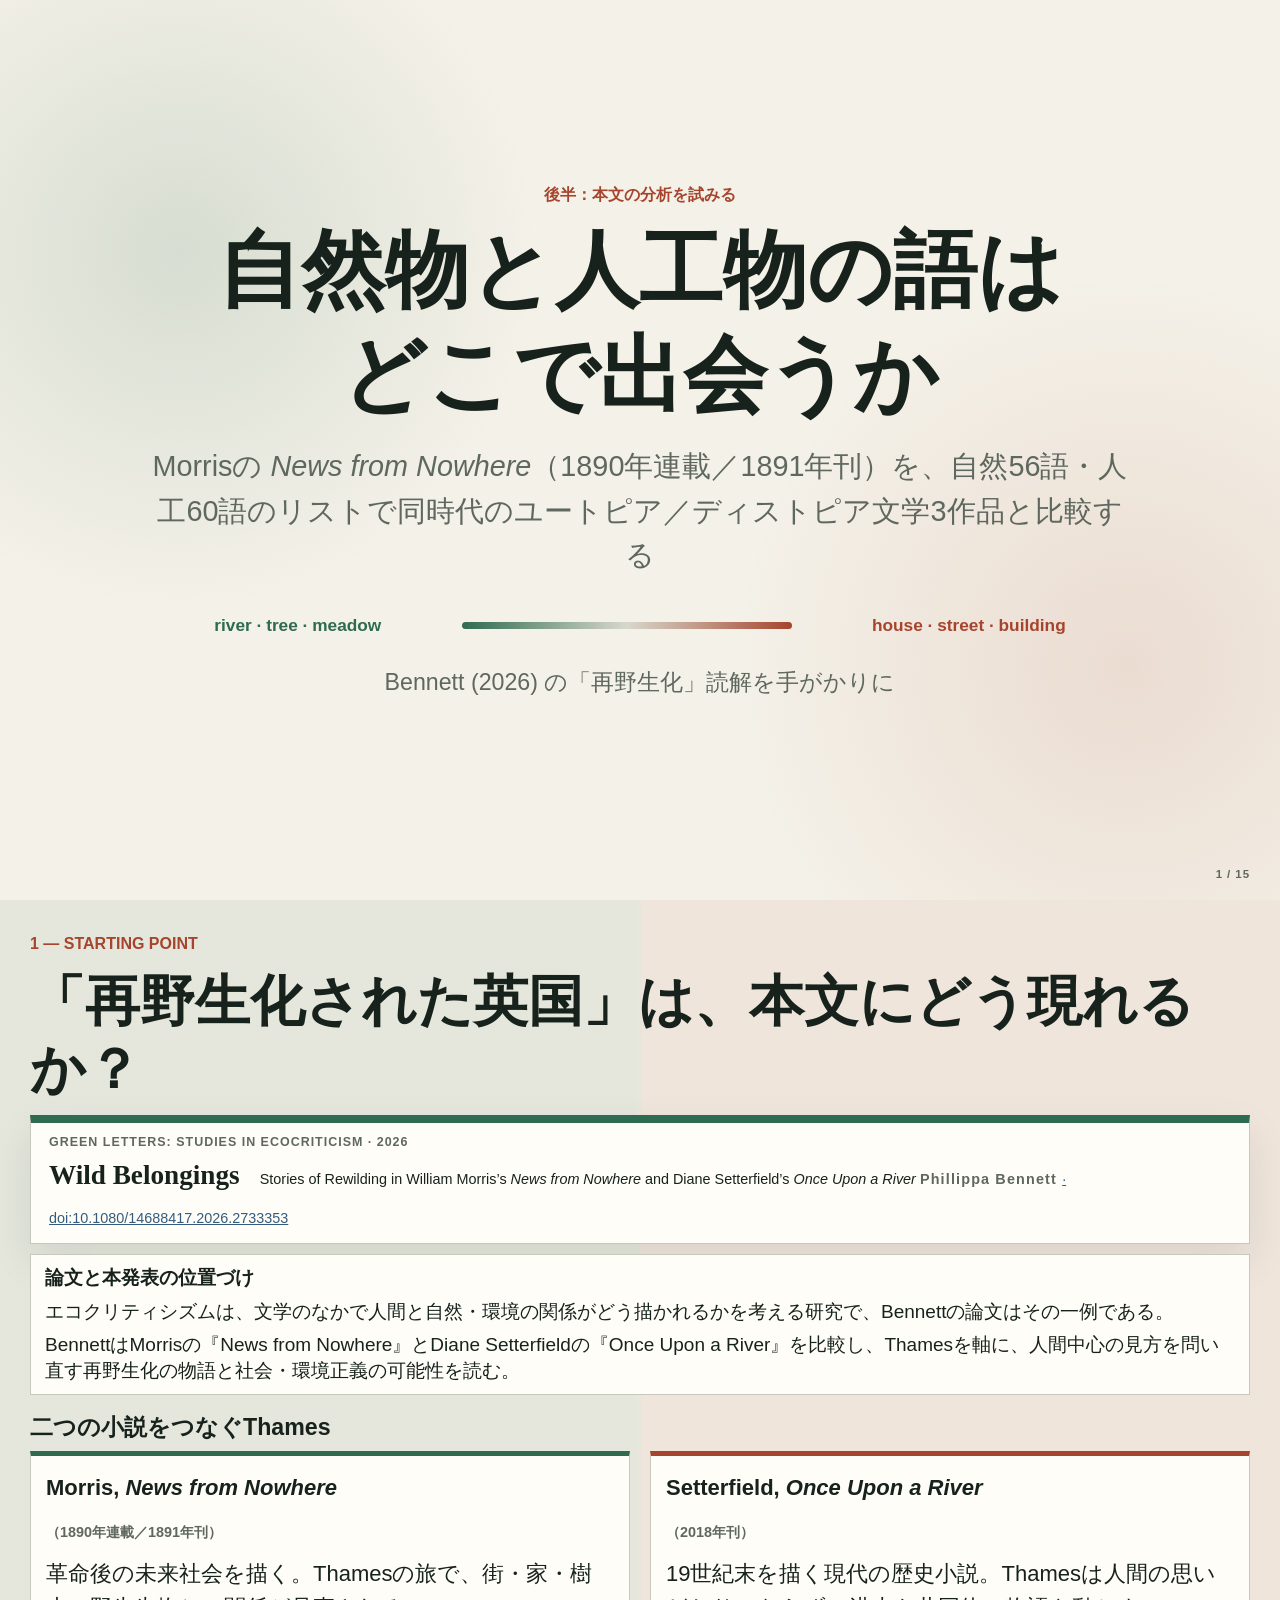
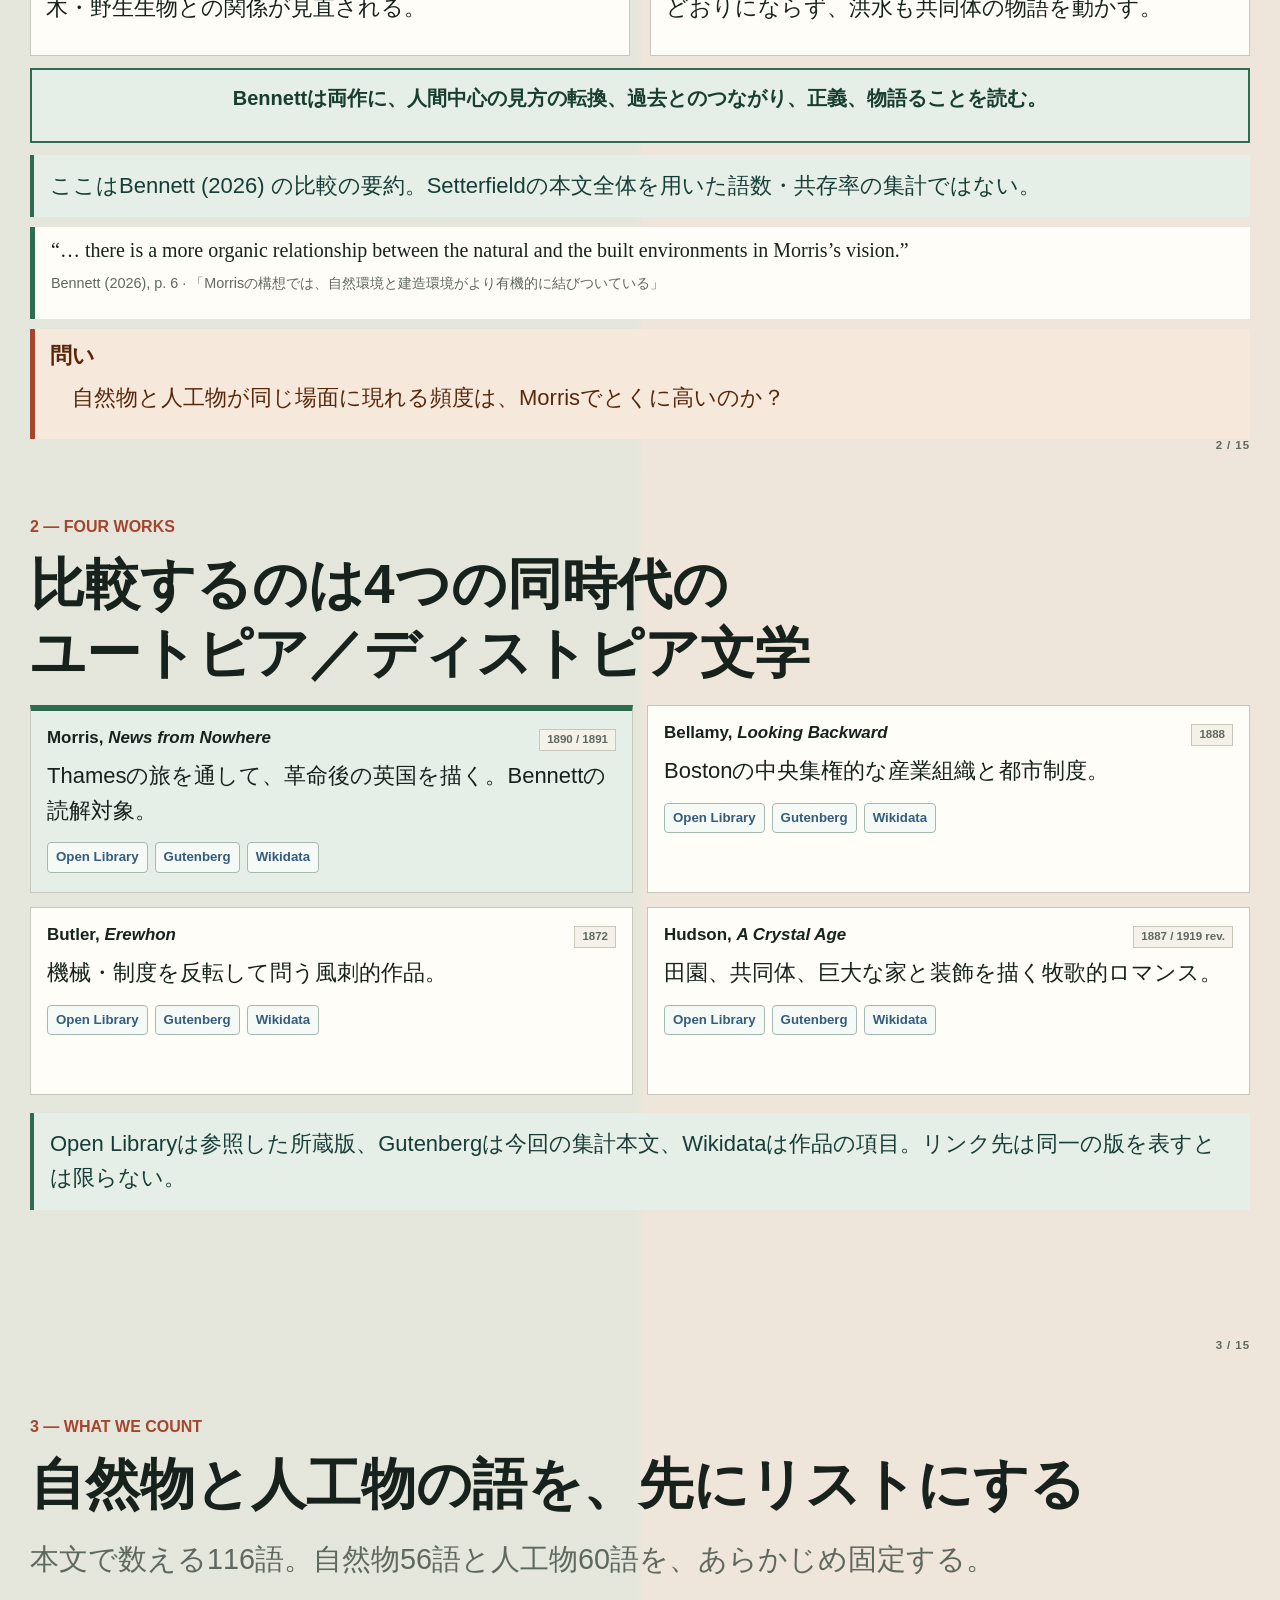
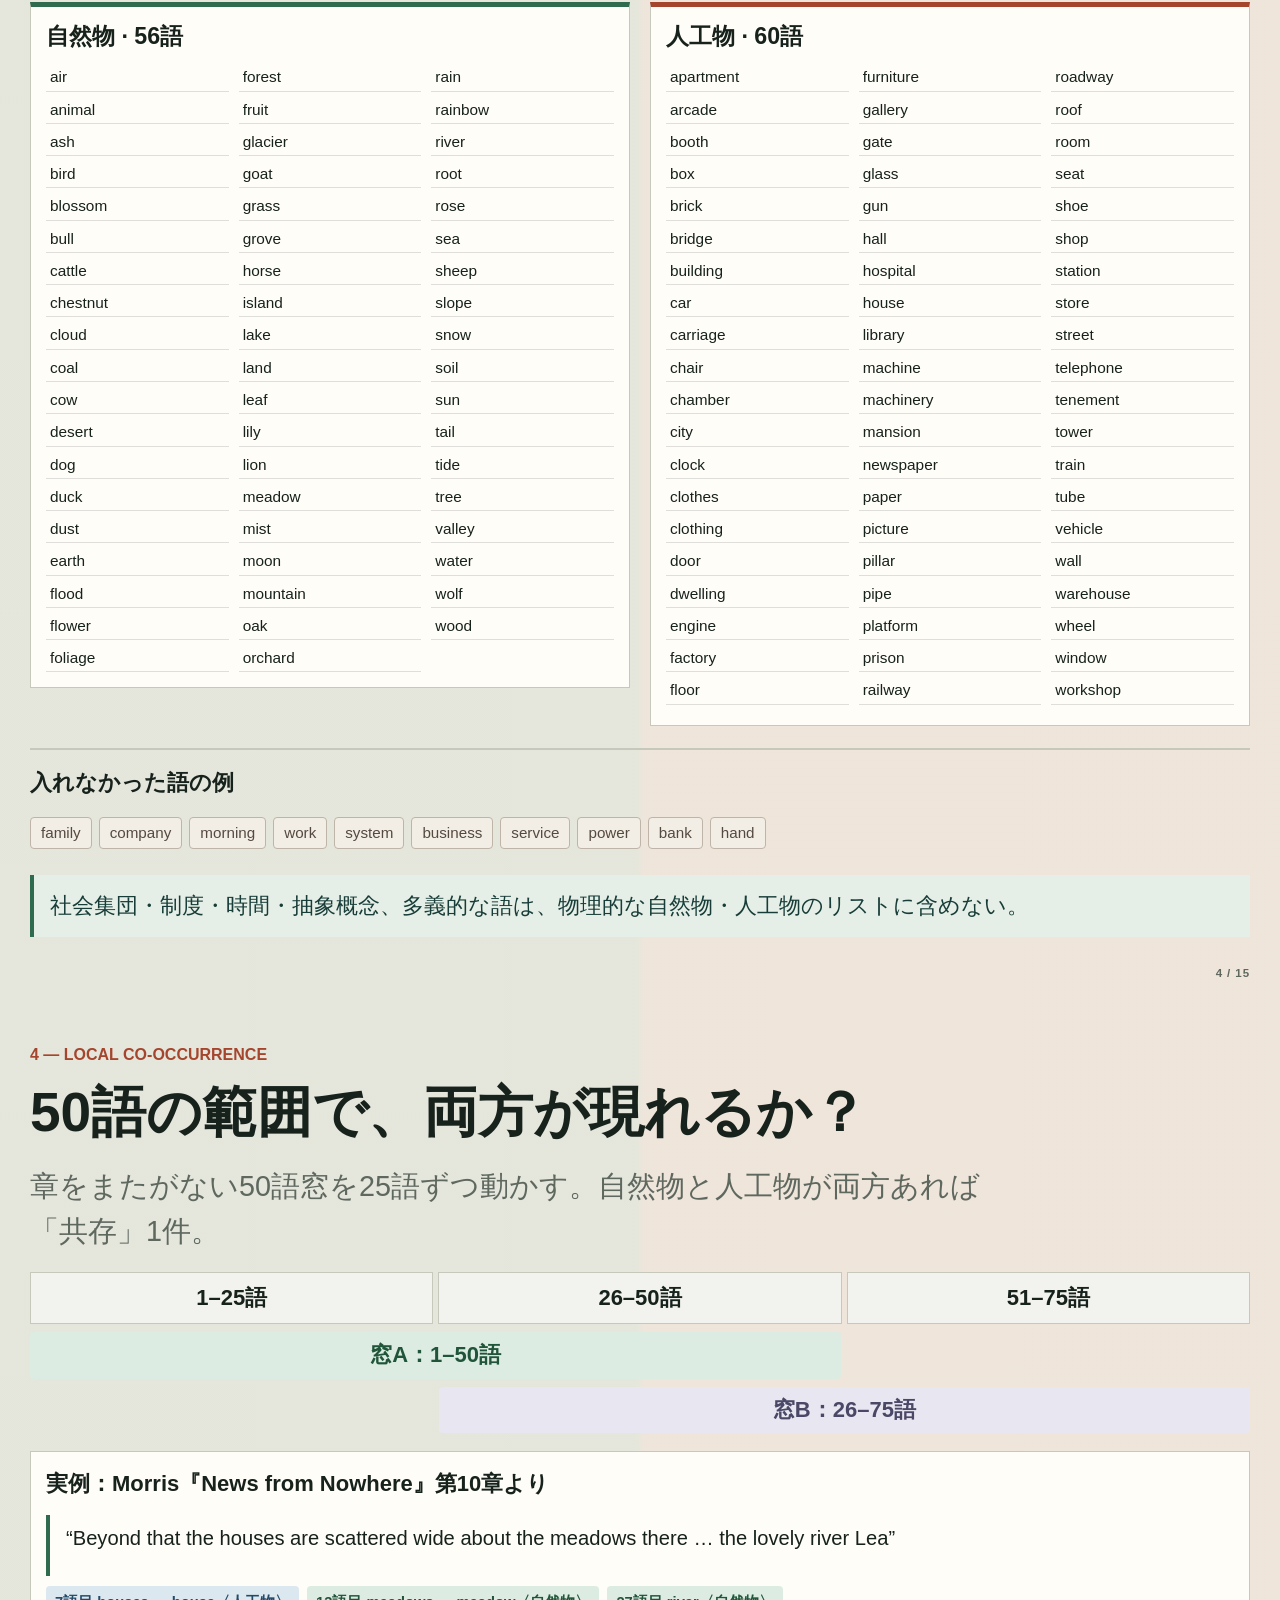
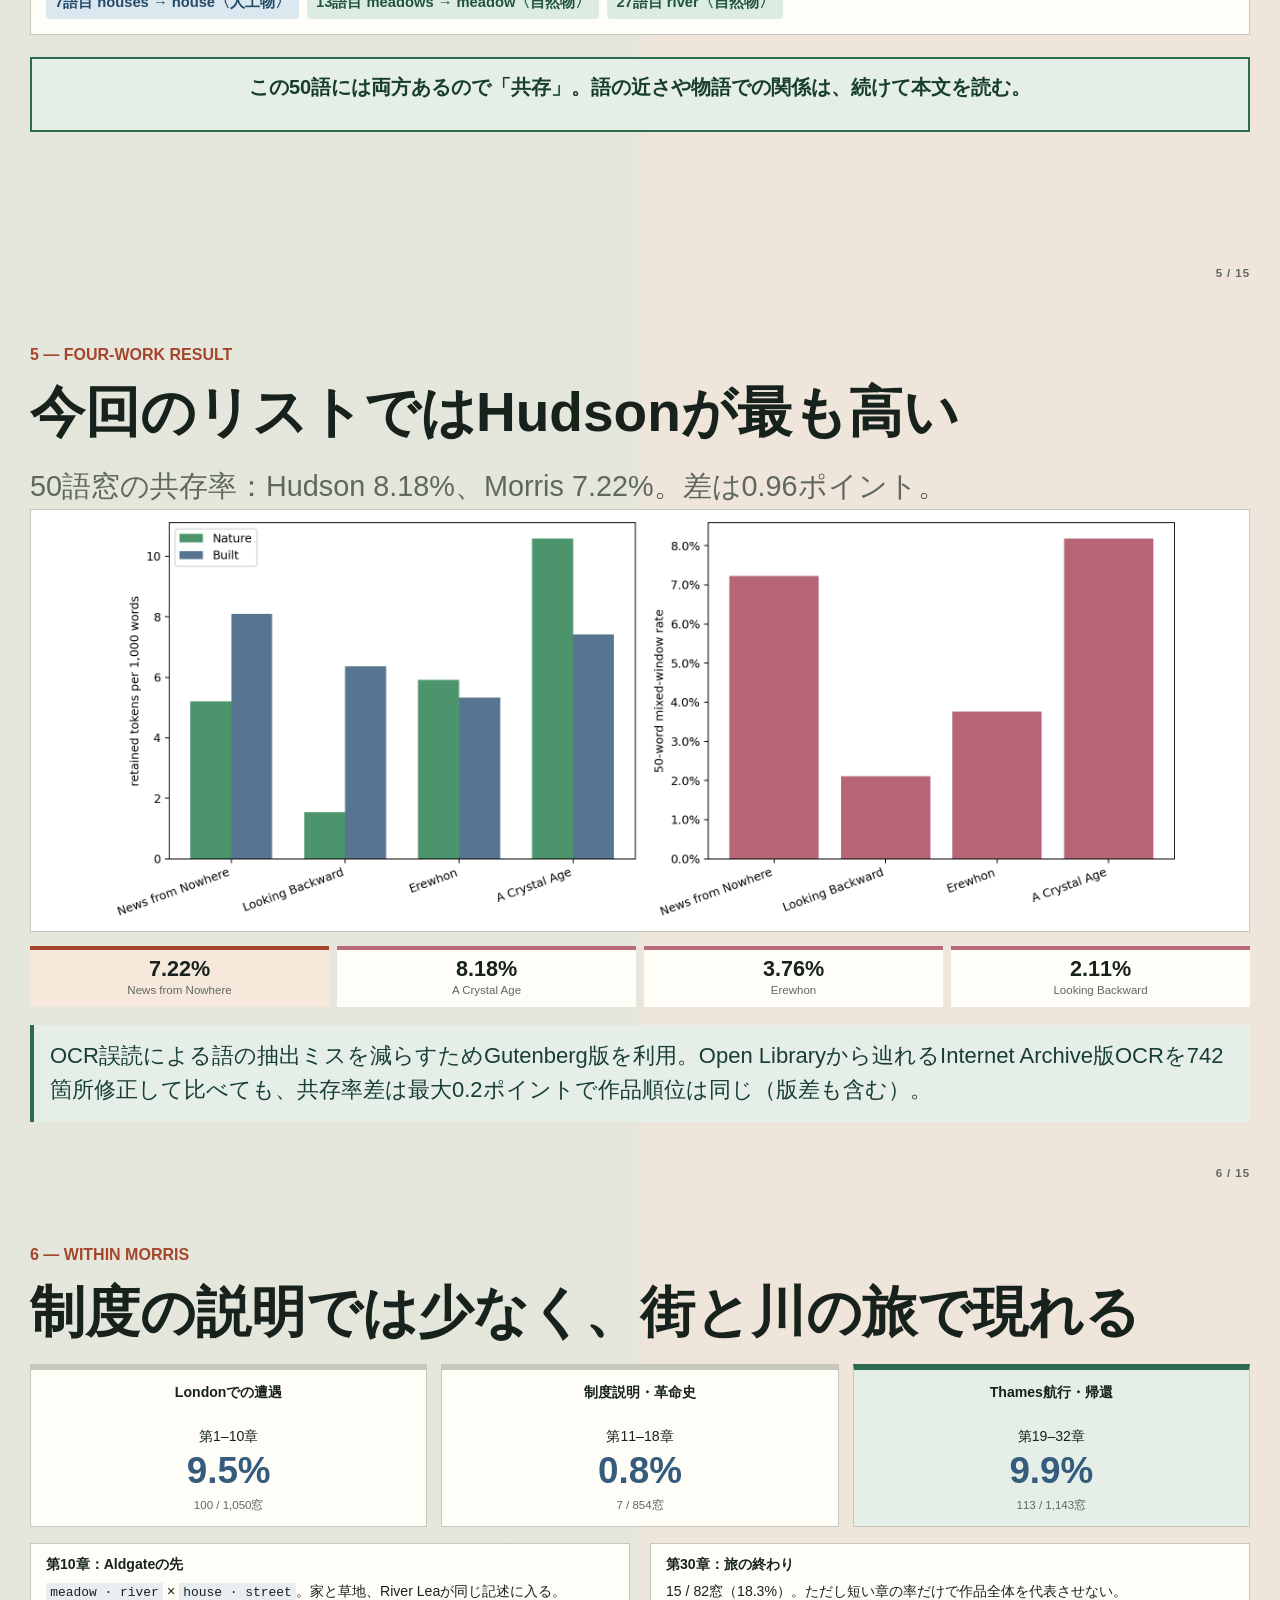
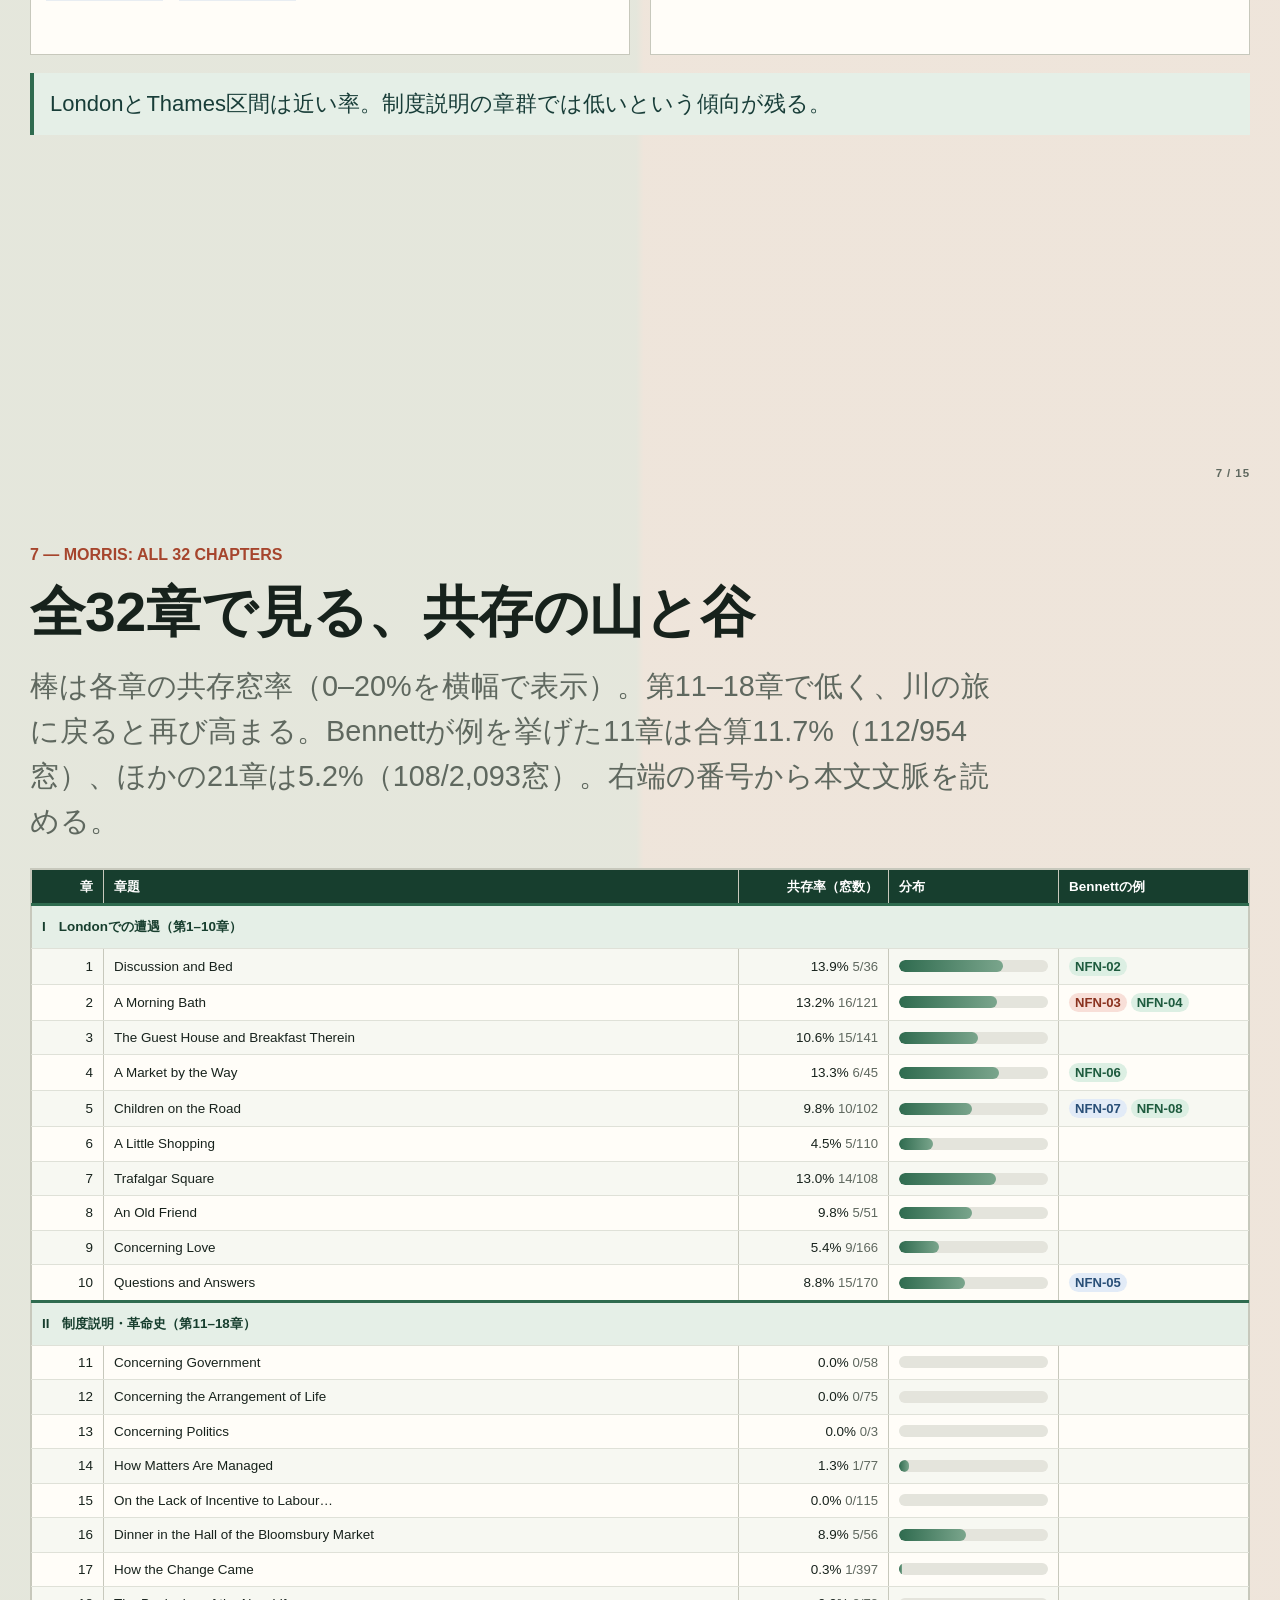
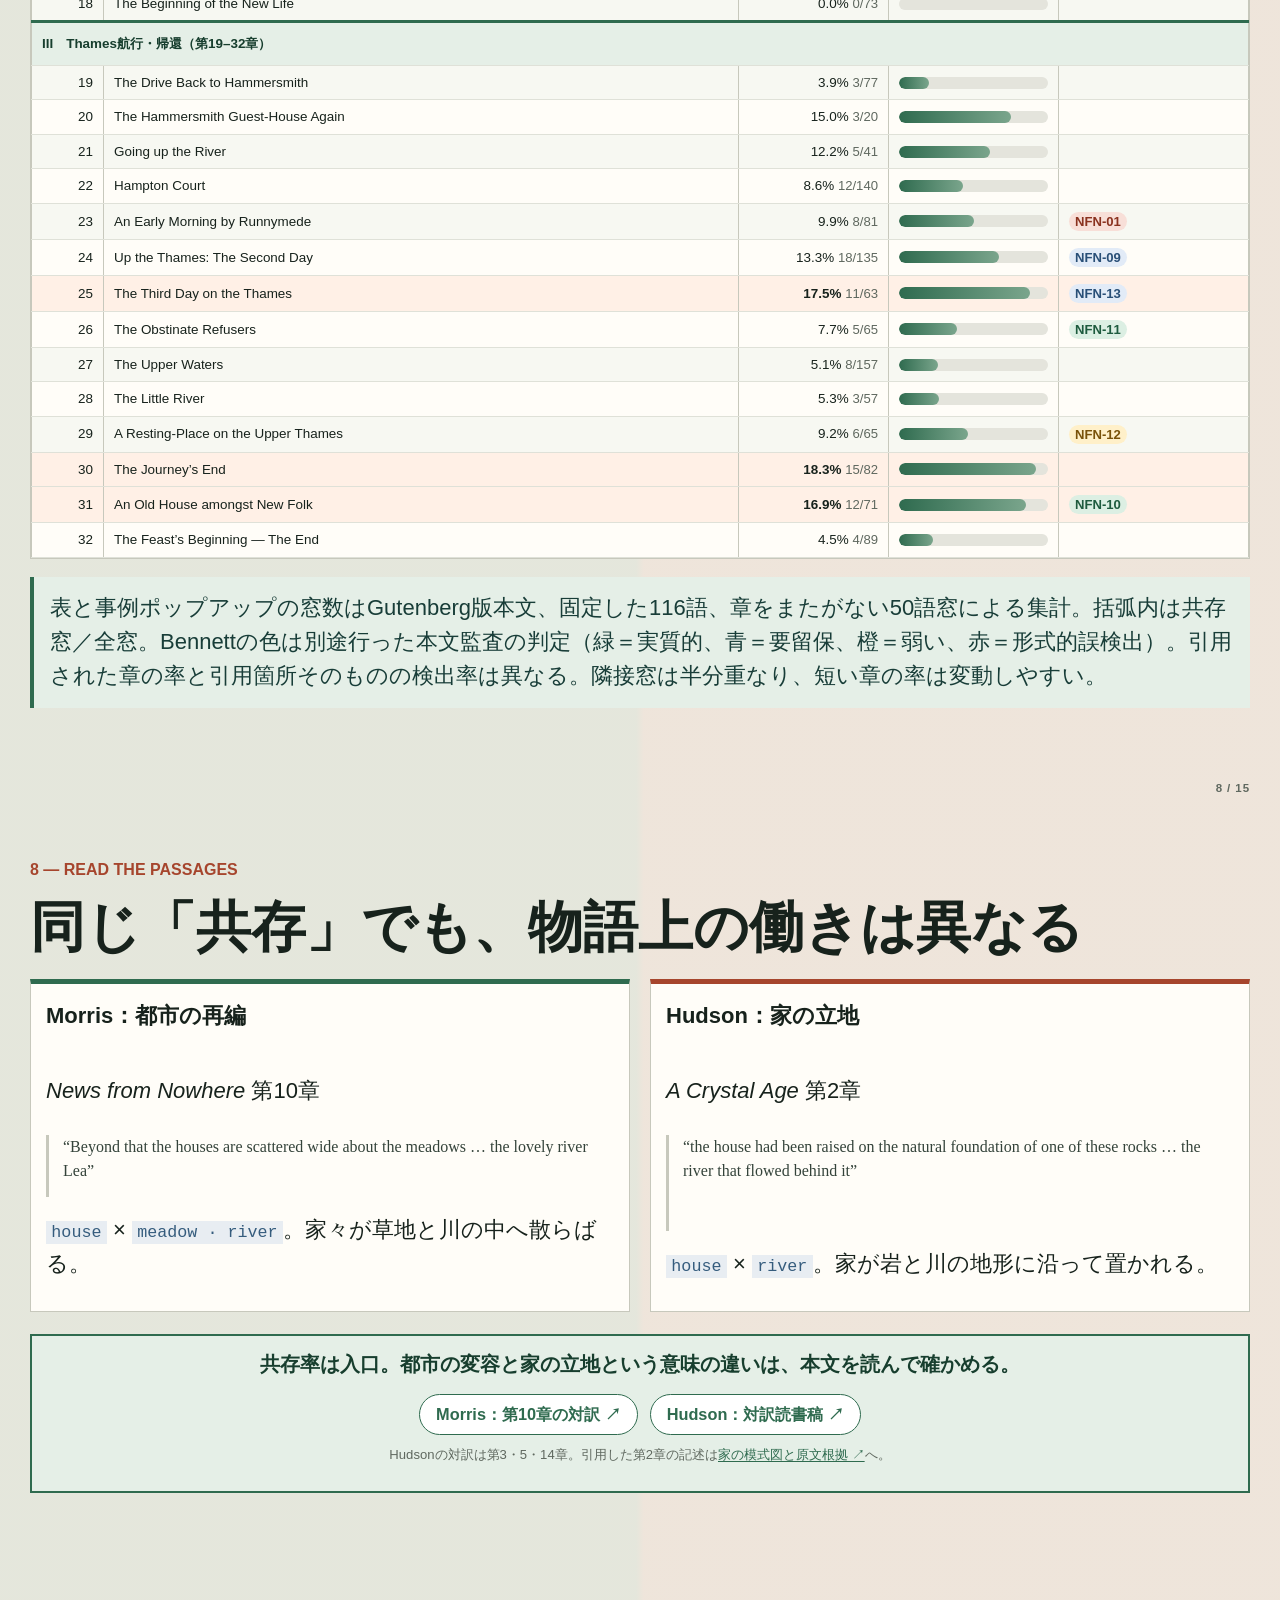
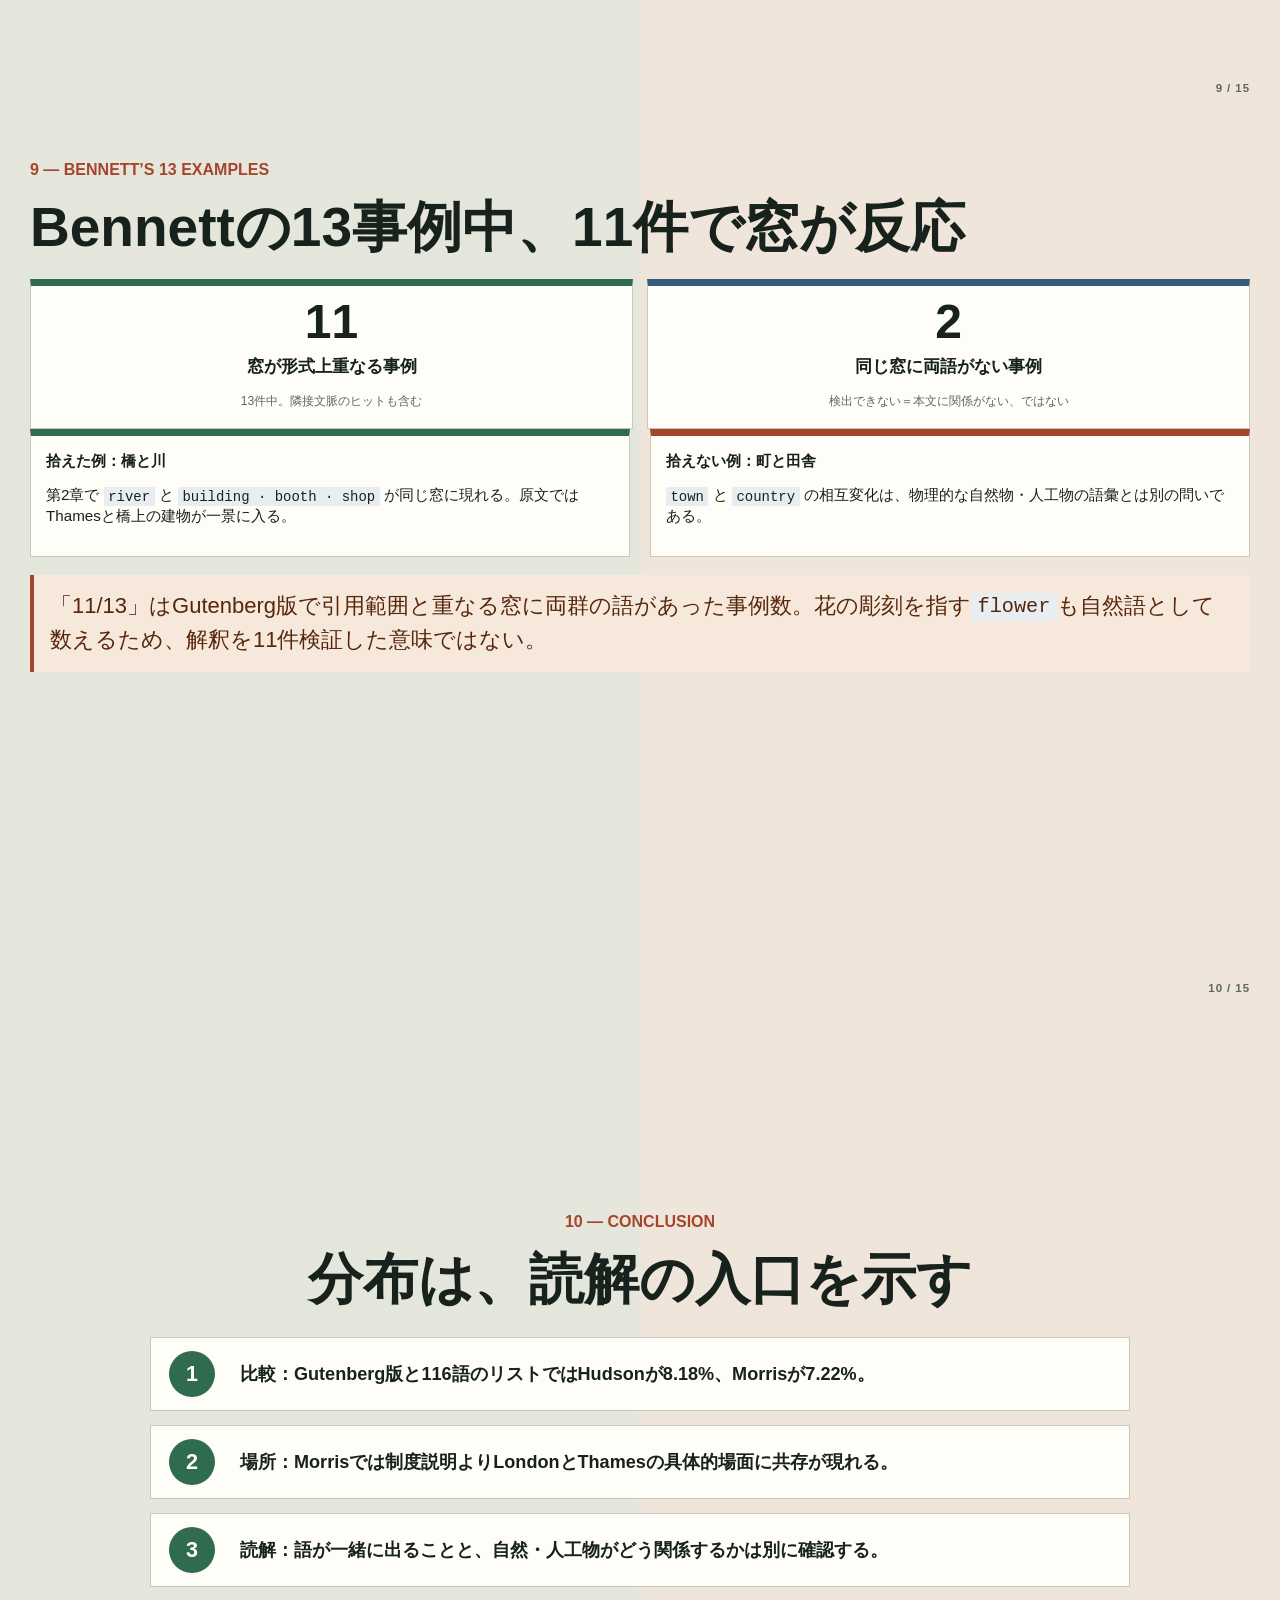
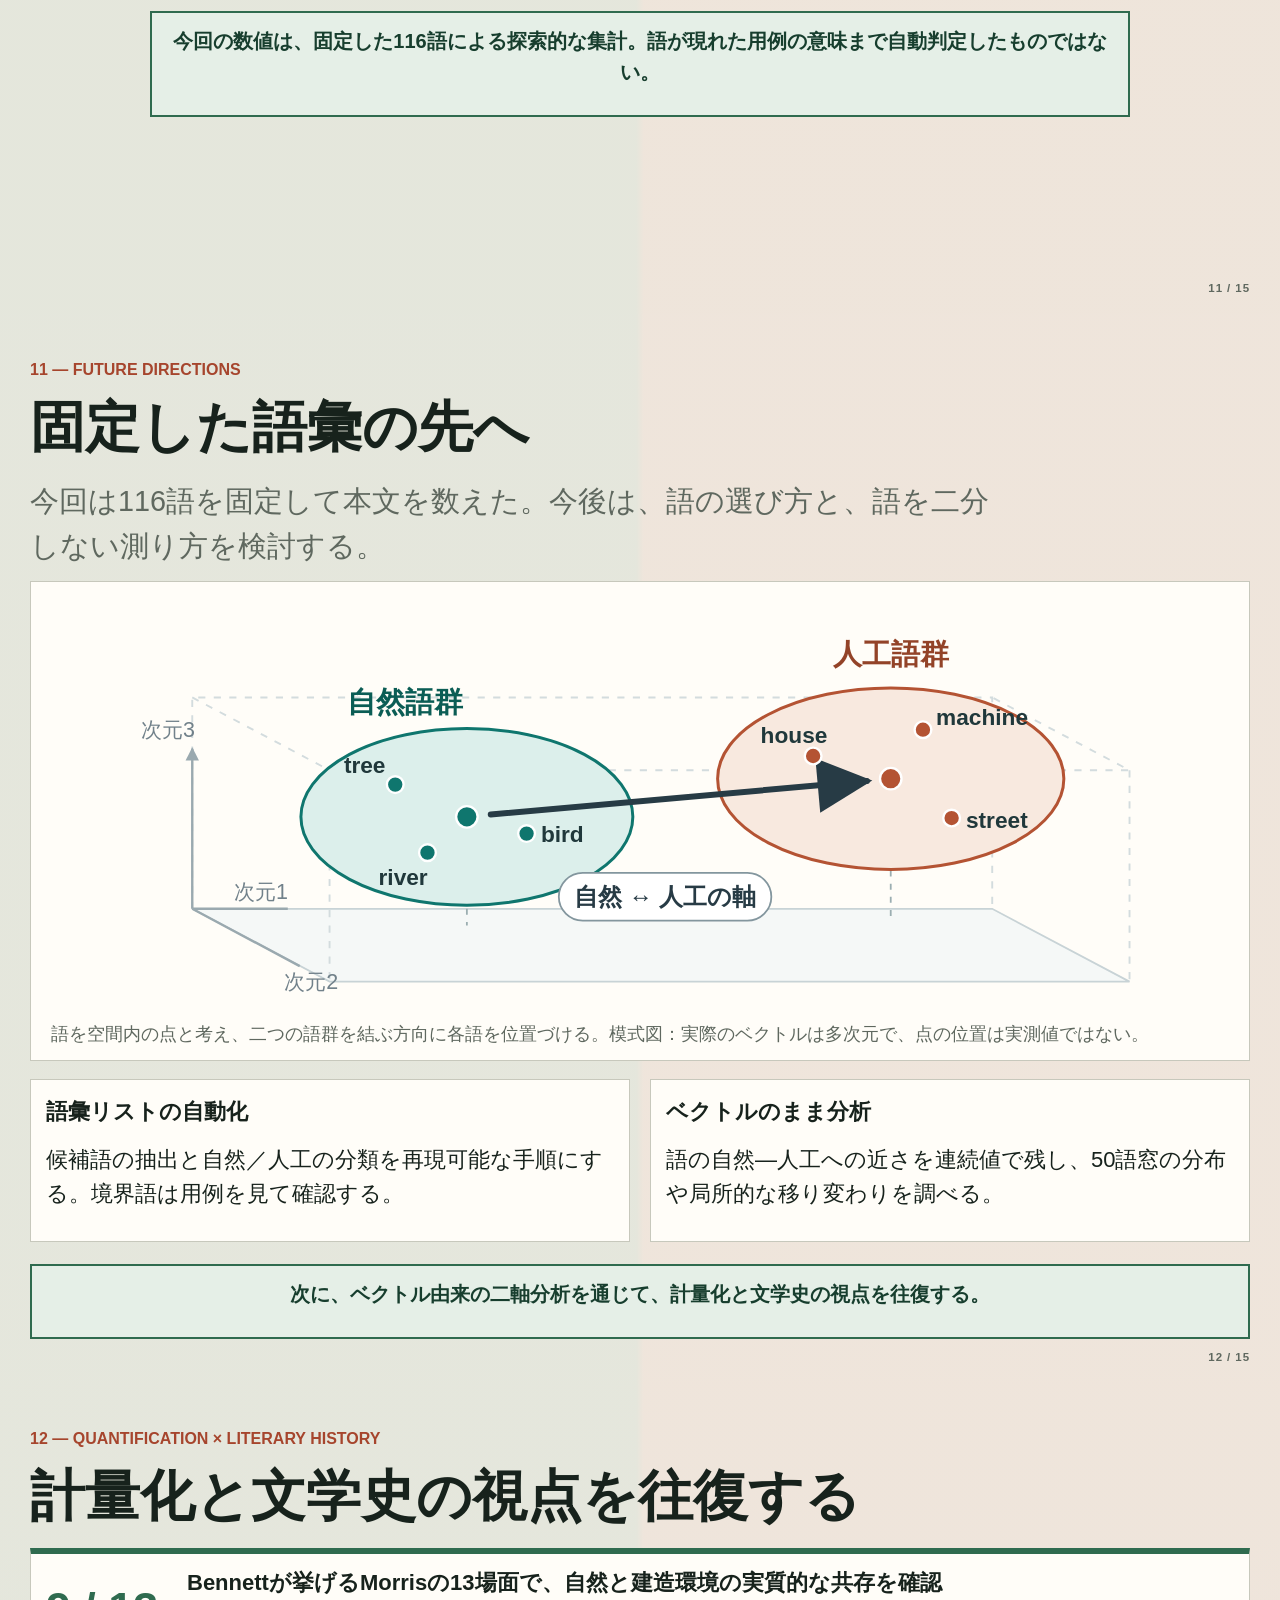
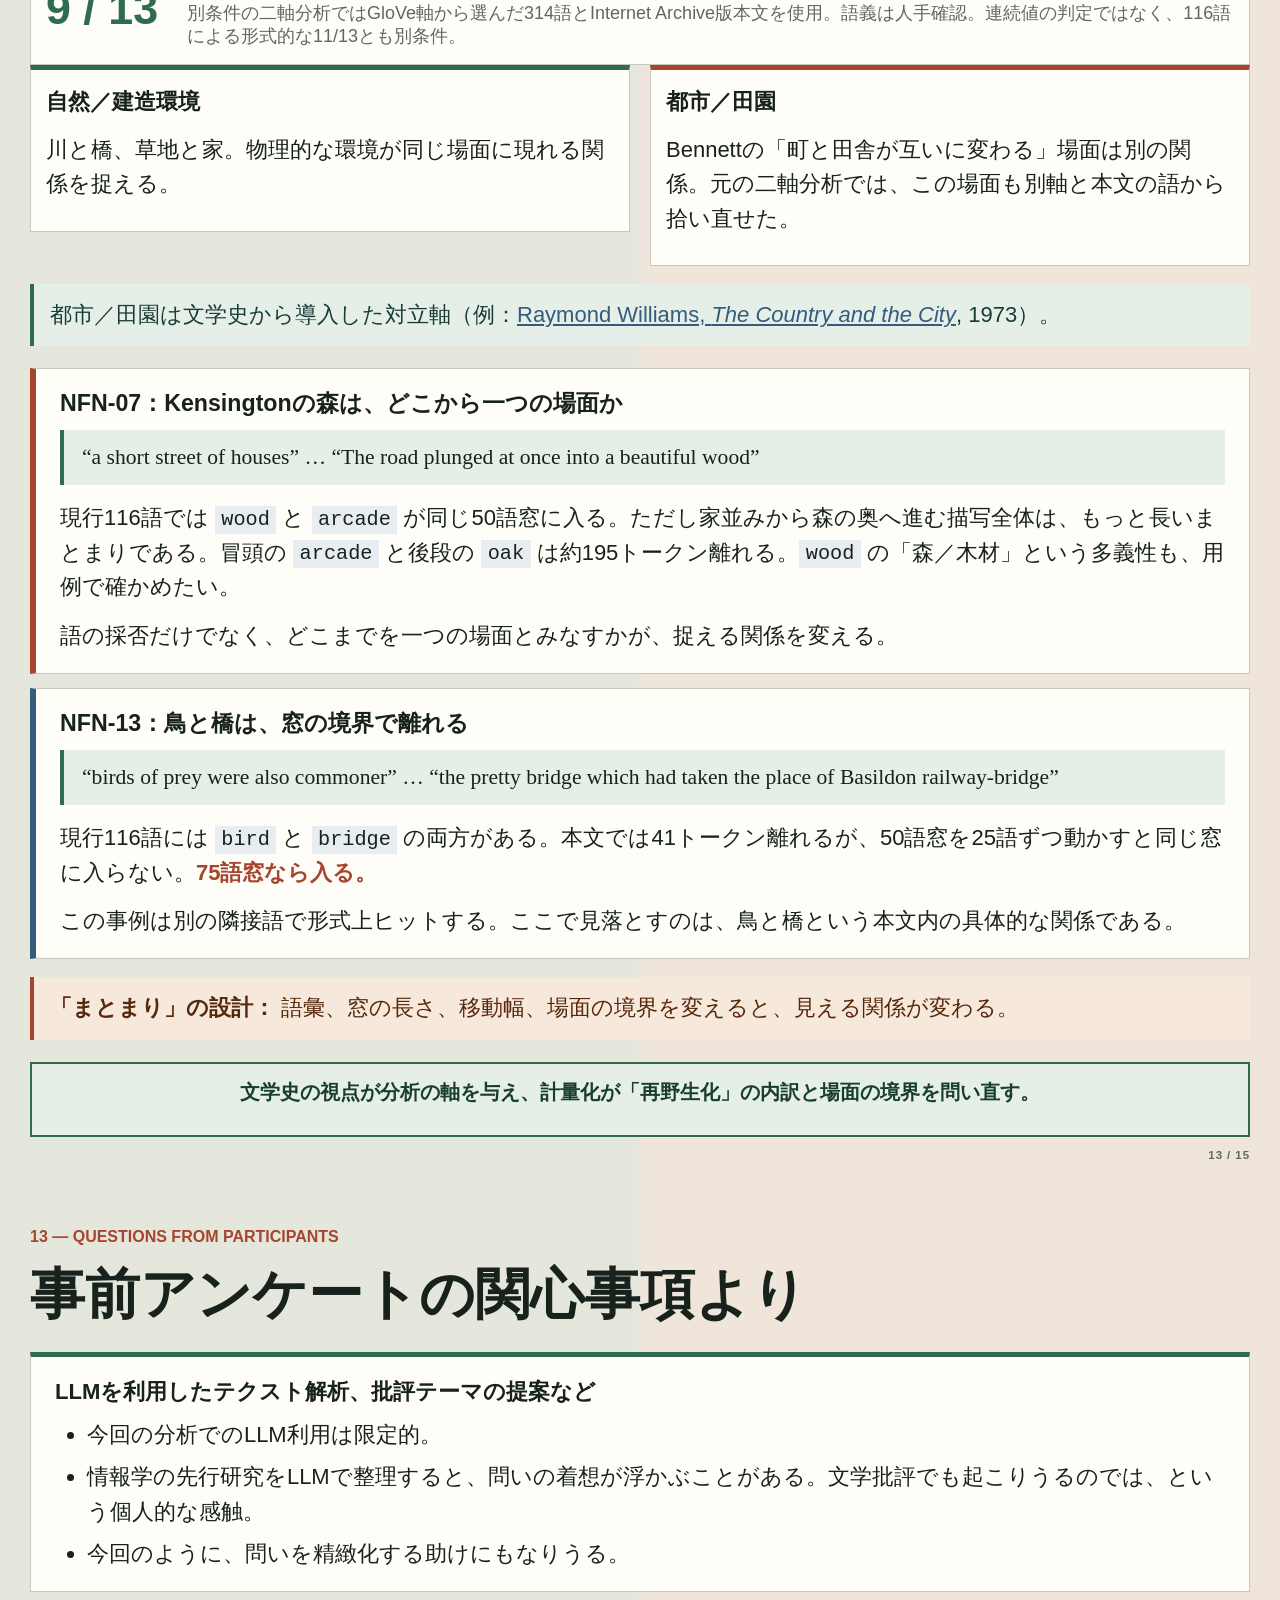
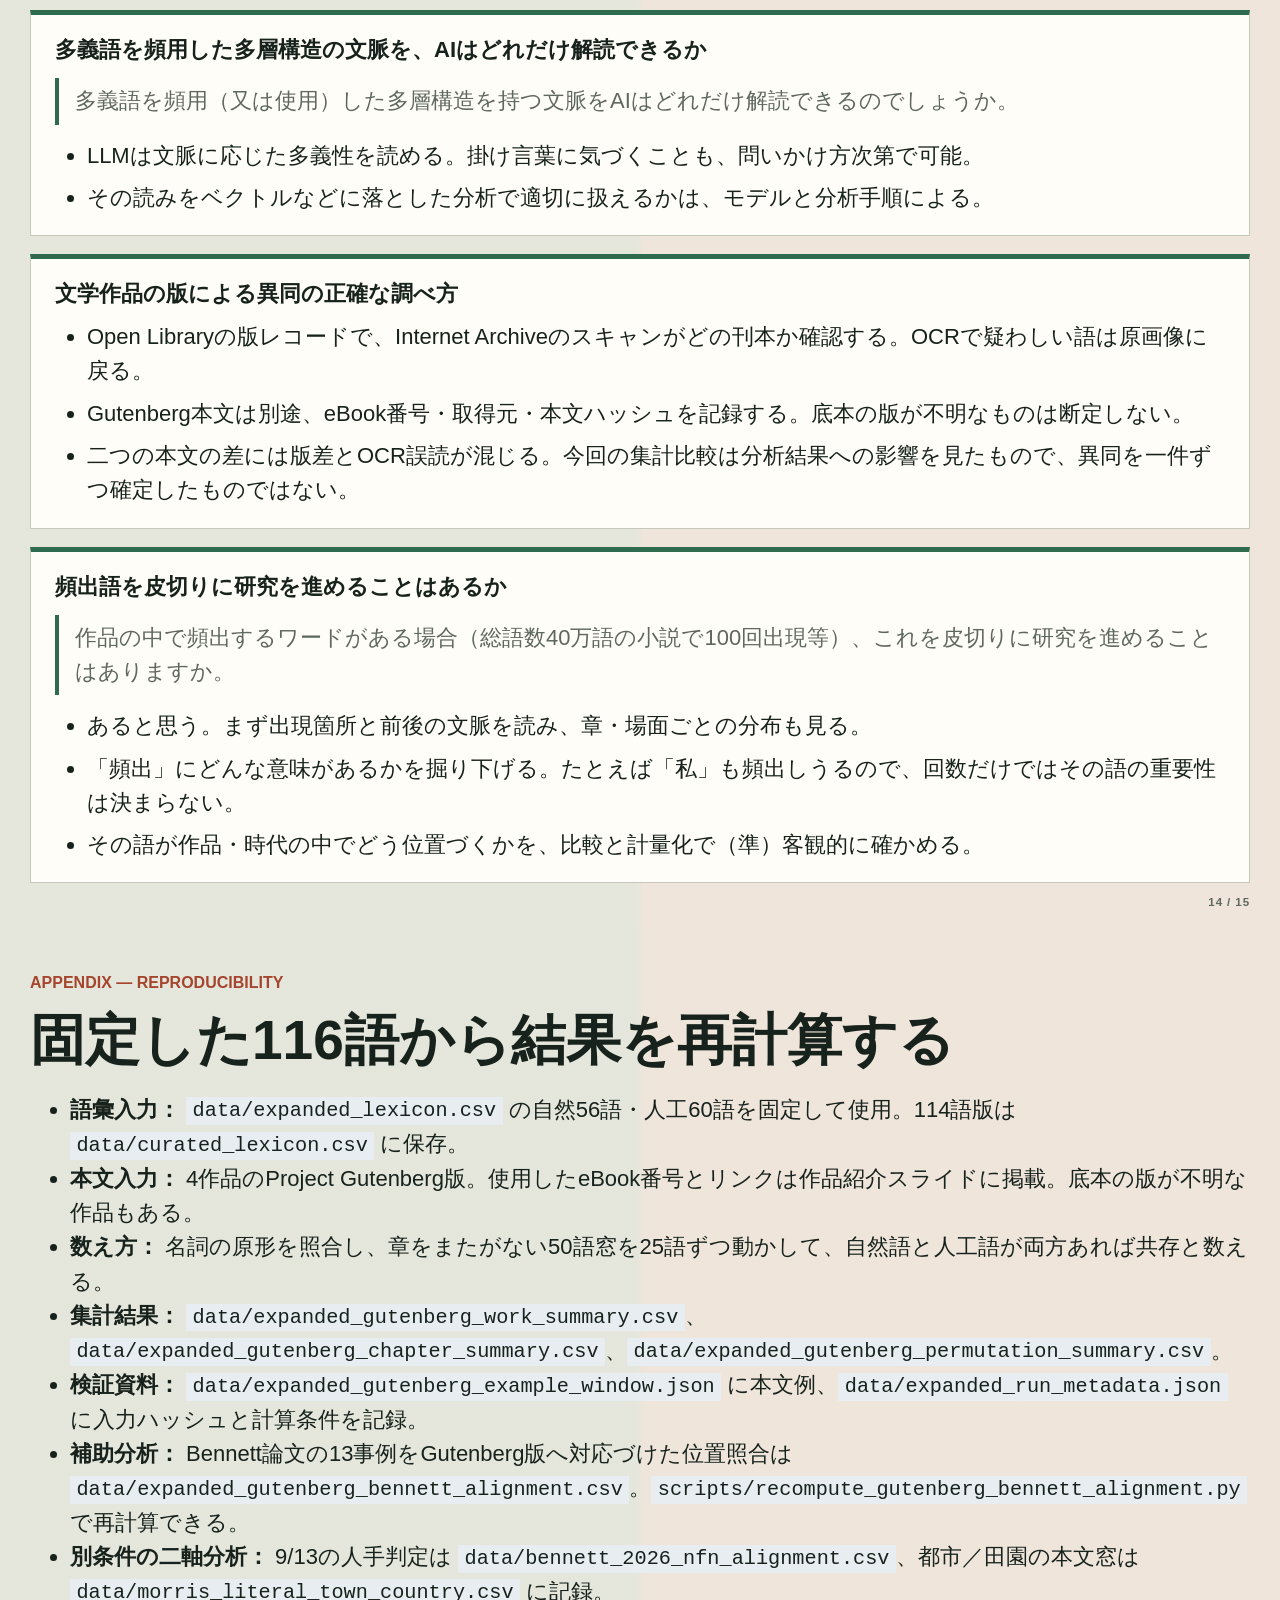
==== commit 2d021402: "Remove unexplained lexicon comparison slide" ====
--- a/index.html
+++ b/index.html
@@ -679,61 +679,7 @@
 </section>
 <section class="screen">
 <div class="kicker">
-<p>6 — Why the list matters</p>
-</div>
-<section id="語の選び方で比較の見え方が変わる" class="level2">
-<h2>語の選び方で、比較の見え方が変わる</h2>
-<div class="compact-table data-table">
-<table>
-<thead>
-<tr>
-<th style="text-align: left;">作品</th>
-<th style="text-align: right;">元の314語</th>
-<th style="text-align: right;">語単位の116語</th>
-</tr>
-</thead>
-<tbody>
-<tr>
-<td style="text-align: left;"><em>News from Nowhere</em></td>
-<td style="text-align: right;">15.65%</td>
-<td style="text-align: right;"><strong>7.22%</strong></td>
-</tr>
-<tr>
-<td style="text-align: left;"><em>A Crystal Age</em></td>
-<td style="text-align: right;"><strong>27.38%</strong></td>
-<td style="text-align: right;">8.18%</td>
-</tr>
-<tr>
-<td style="text-align: left;"><em>Erewhon</em></td>
-<td style="text-align: right;">16.63%</td>
-<td style="text-align: right;">3.76%</td>
-</tr>
-<tr>
-<td style="text-align: left;"><em>Looking Backward</em></td>
-<td style="text-align: right;">9.12%</td>
-<td style="text-align: right;">2.11%</td>
-</tr>
-</tbody>
-</table>
-</div>
-<div class="two-col takeaway-grid">
-<div class="panel">
-<p><strong>除外した例</strong></p>
-<p><code>family</code>, <code>company</code>, <code>morning</code> は自然物・人工物を指す語として数えない。</p>
-</div>
-<div class="panel">
-<p><strong>採用した例</strong></p>
-<p><code>flower</code>・<code>bird</code>は自然語、<code>machine</code>は人工語。比喩の用例だけでは落とさない。</p>
-</div>
-</div>
-<div class="verdict">
-<p>同じGutenberg版本文・同じ50語窓でも、採用する語によって共存率とMorris・Butlerの順位が変わる。</p>
-</div>
-</section>
-</section>
-<section class="screen">
-<div class="kicker">
-<p>7 — Within Morris</p>
+<p>6 — Within Morris</p>
 </div>
 <section id="制度の説明では少なく街と川の旅で現れる" class="level2">
 <h2>制度の説明では少なく、街と川の旅で現れる</h2>
@@ -768,7 +714,7 @@
 </section>
 <section class="flow chapter-audit-slide">
 <div class="kicker">
-<p>8 — Morris: all 32 chapters</p>
+<p>7 — Morris: all 32 chapters</p>
 </div>
 <section id="全32章で見る共存の山と谷" class="level2">
 <h2>全32章で見る、共存の山と谷</h2>
@@ -824,7 +770,7 @@
 </section>
 <section class="screen">
 <div class="kicker">
-<p>9 — Read the passages</p>
+<p>8 — Read the passages</p>
 </div>
 <section id="同じ共存でも物語上の働きは異なる" class="level2">
 <h2>同じ「共存」でも、物語上の働きは異なる</h2>
@@ -852,10 +798,10 @@
 </section>
 <section class="screen case-review-slide">
 <div class="kicker">
-<p>10 — Bennett’s 13 examples</p>
-</div>
-<section id="語を増やすと形式上の検出も増える" class="level2">
-<h2>語を増やすと、形式上の検出も増える</h2>
+<p>9 — Bennett’s 13 examples</p>
+</div>
+<section id="bennettの13事例中11件で窓が反応" class="level2">
+<h2>Bennettの13事例中、11件で窓が反応</h2>
 <div class="metric-grid">
 <div class="metric good">
 <p><b>11</b> <span>窓が形式上重なる事例</span> <small>13件中。隣接文脈のヒットも含む</small></p>
@@ -881,13 +827,13 @@
 </section>
 <section class="screen center closing-slide">
 <div class="kicker">
-<p>11 — Conclusion</p>
+<p>10 — Conclusion</p>
 </div>
 <section id="分布は読解の入口を示す" class="level2">
 <h2>分布は、読解の入口を示す</h2>
 <div class="closing-points">
 <div>
-<b>1</b><span><strong>比較：</strong>Gutenberg版と116語のリストではHudsonが8.18%、Morrisが7.22%。率と一部の作品順位は語彙選択に左右される。</span>
+<b>1</b><span><strong>比較：</strong>Gutenberg版と116語のリストではHudsonが8.18%、Morrisが7.22%。</span>
 </div>
 <div>
 <b>2</b><span><strong>場所：</strong>Morrisでは制度説明よりLondonとThamesの具体的場面に共存が現れる。</span>
@@ -903,7 +849,7 @@
 </section>
 <section class="flow future-slide">
 <div class="kicker">
-<p>12 — Future directions</p>
+<p>11 — Future directions</p>
 </div>
 <section id="固定した語彙の先へ" class="level2">
 <h2>固定した語彙の先へ</h2>
@@ -964,12 +910,12 @@
 </section>
 <section class="flow concept-slide">
 <div class="kicker">
-<p>13 — Quantification × literary history</p>
+<p>12 — Quantification × literary history</p>
 </div>
 <section id="計量化と文学史の視点を往復する" class="level2">
 <h2>計量化と文学史の視点を往復する</h2>
 <div class="panel vector-result">
-<p><b>9 / 13</b><span>Bennettが挙げるMorrisの13場面で、自然と建造環境の実質的な共存を確認</span> <small>GloVe軸から選んだ314語とInternet Archive版本文を使用。語義は人手確認。連続値の判定ではなく、116語による形式的な11/13とも別条件。</small></p>
+<p><b>9 / 13</b><span>Bennettが挙げるMorrisの13場面で、自然と建造環境の実質的な共存を確認</span> <small>別条件の二軸分析ではGloVe軸から選んだ314語とInternet Archive版本文を使用。語義は人手確認。連続値の判定ではなく、116語による形式的な11/13とも別条件。</small></p>
 </div>
 <div class="two-col concept-grid">
 <div class="panel nature-panel">
@@ -1010,7 +956,7 @@
 </section>
 <section class="flow audience-slide">
 <div class="kicker">
-<p>14 — Questions from participants</p>
+<p>13 — Questions from participants</p>
 </div>
 <section id="事前アンケートの関心事項より" class="level2">
 <h2>事前アンケートの関心事項より</h2>
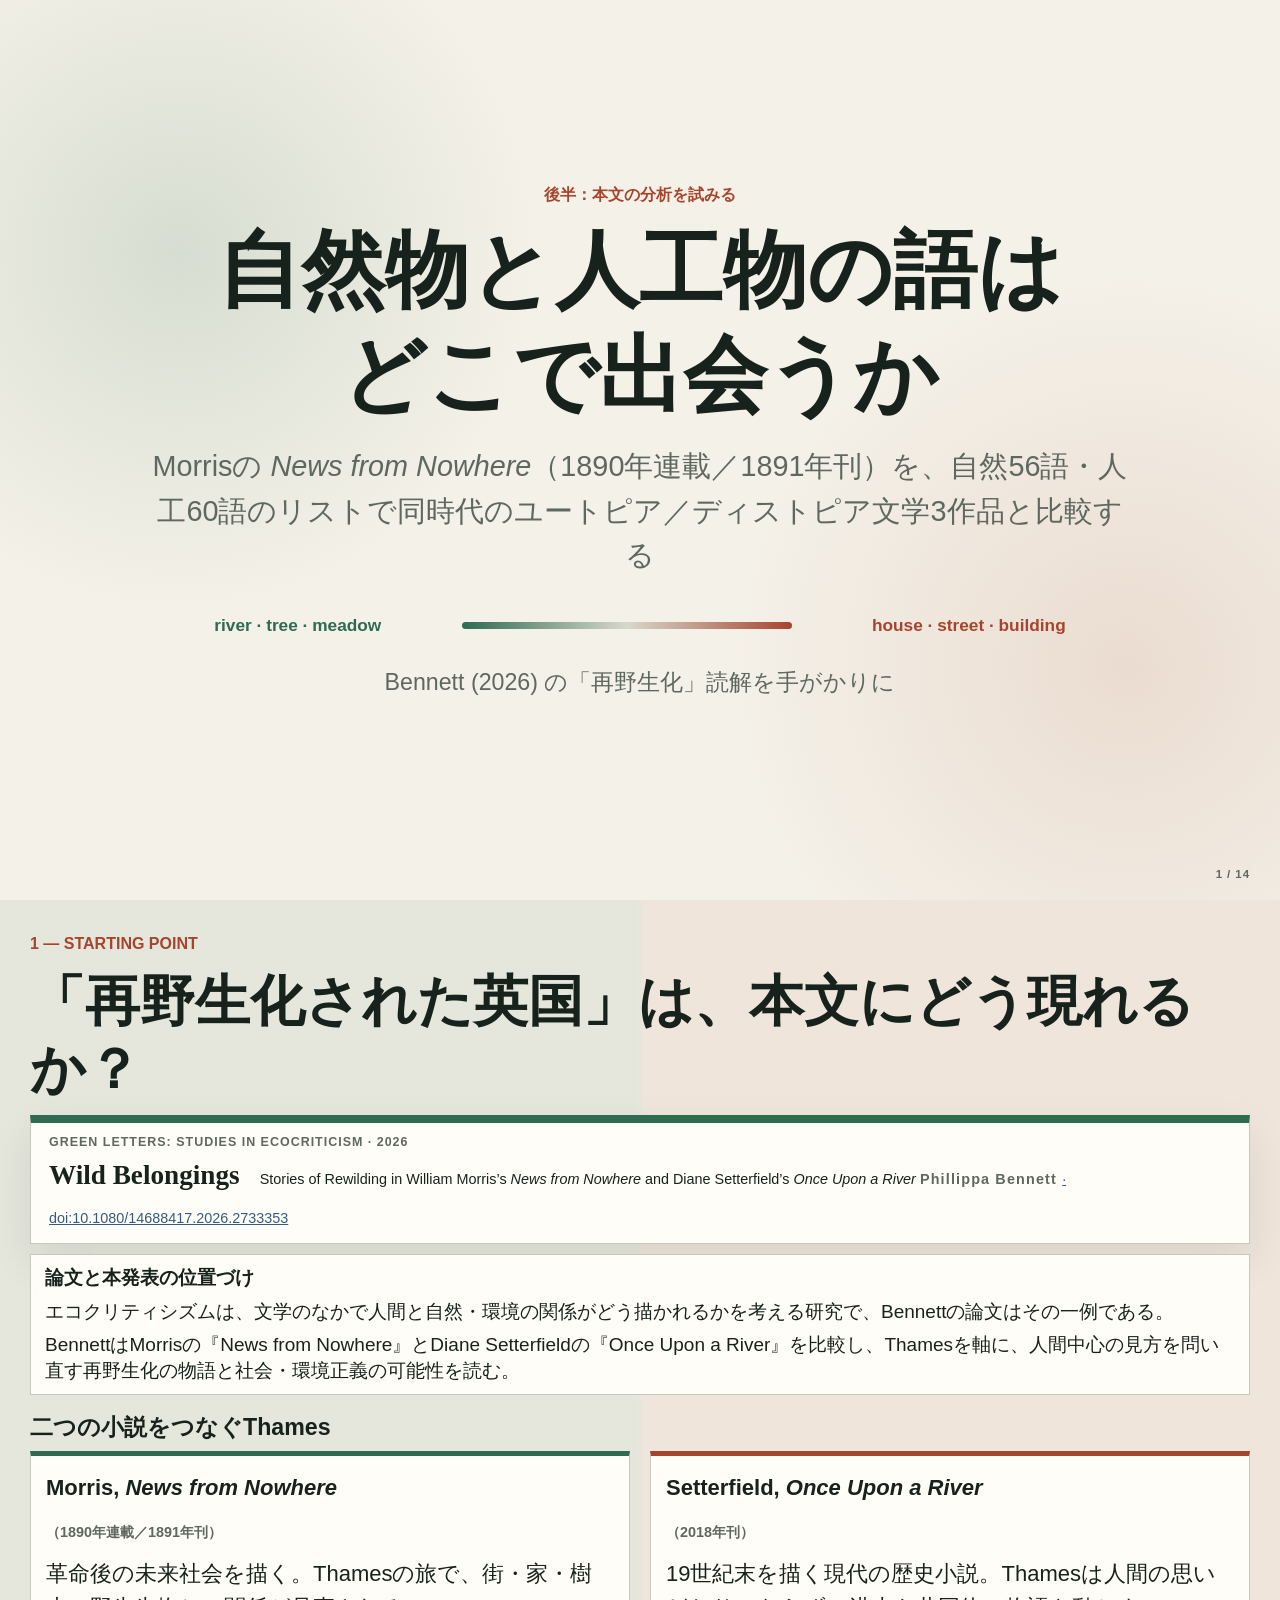
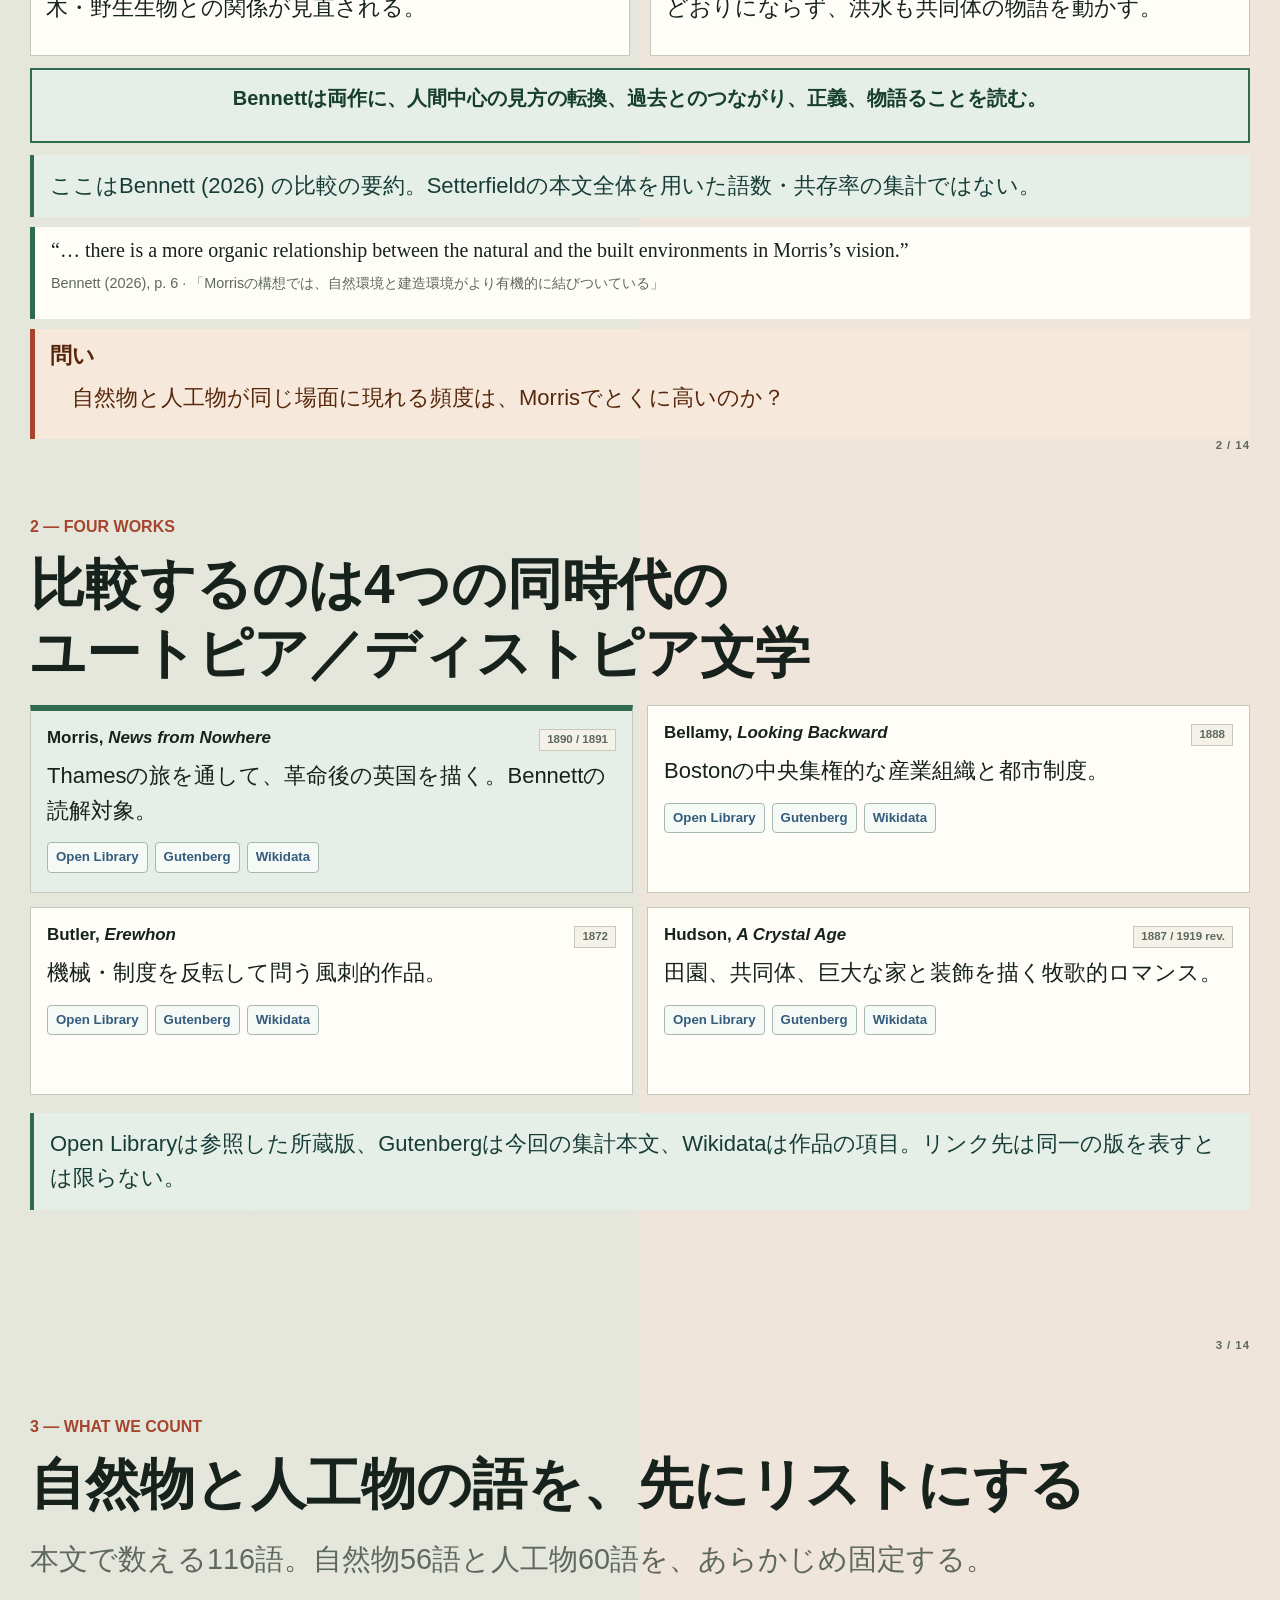
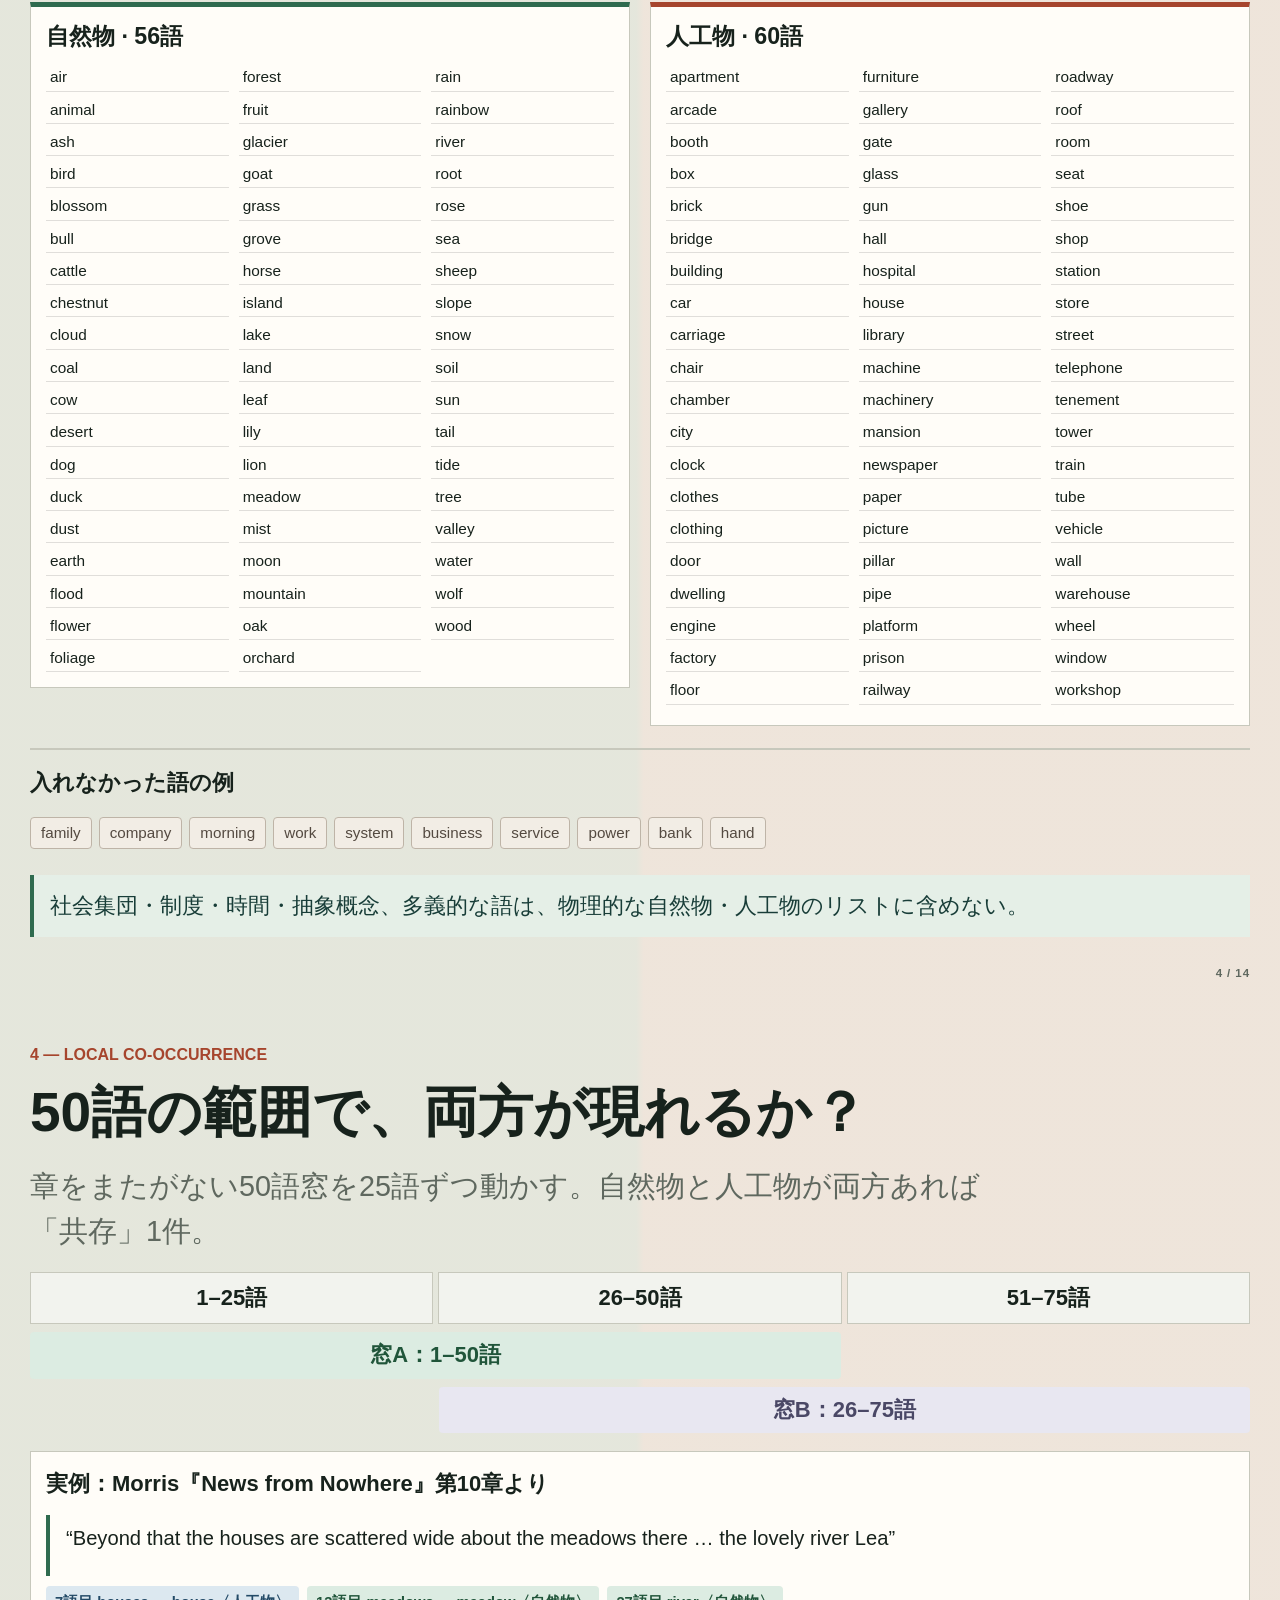
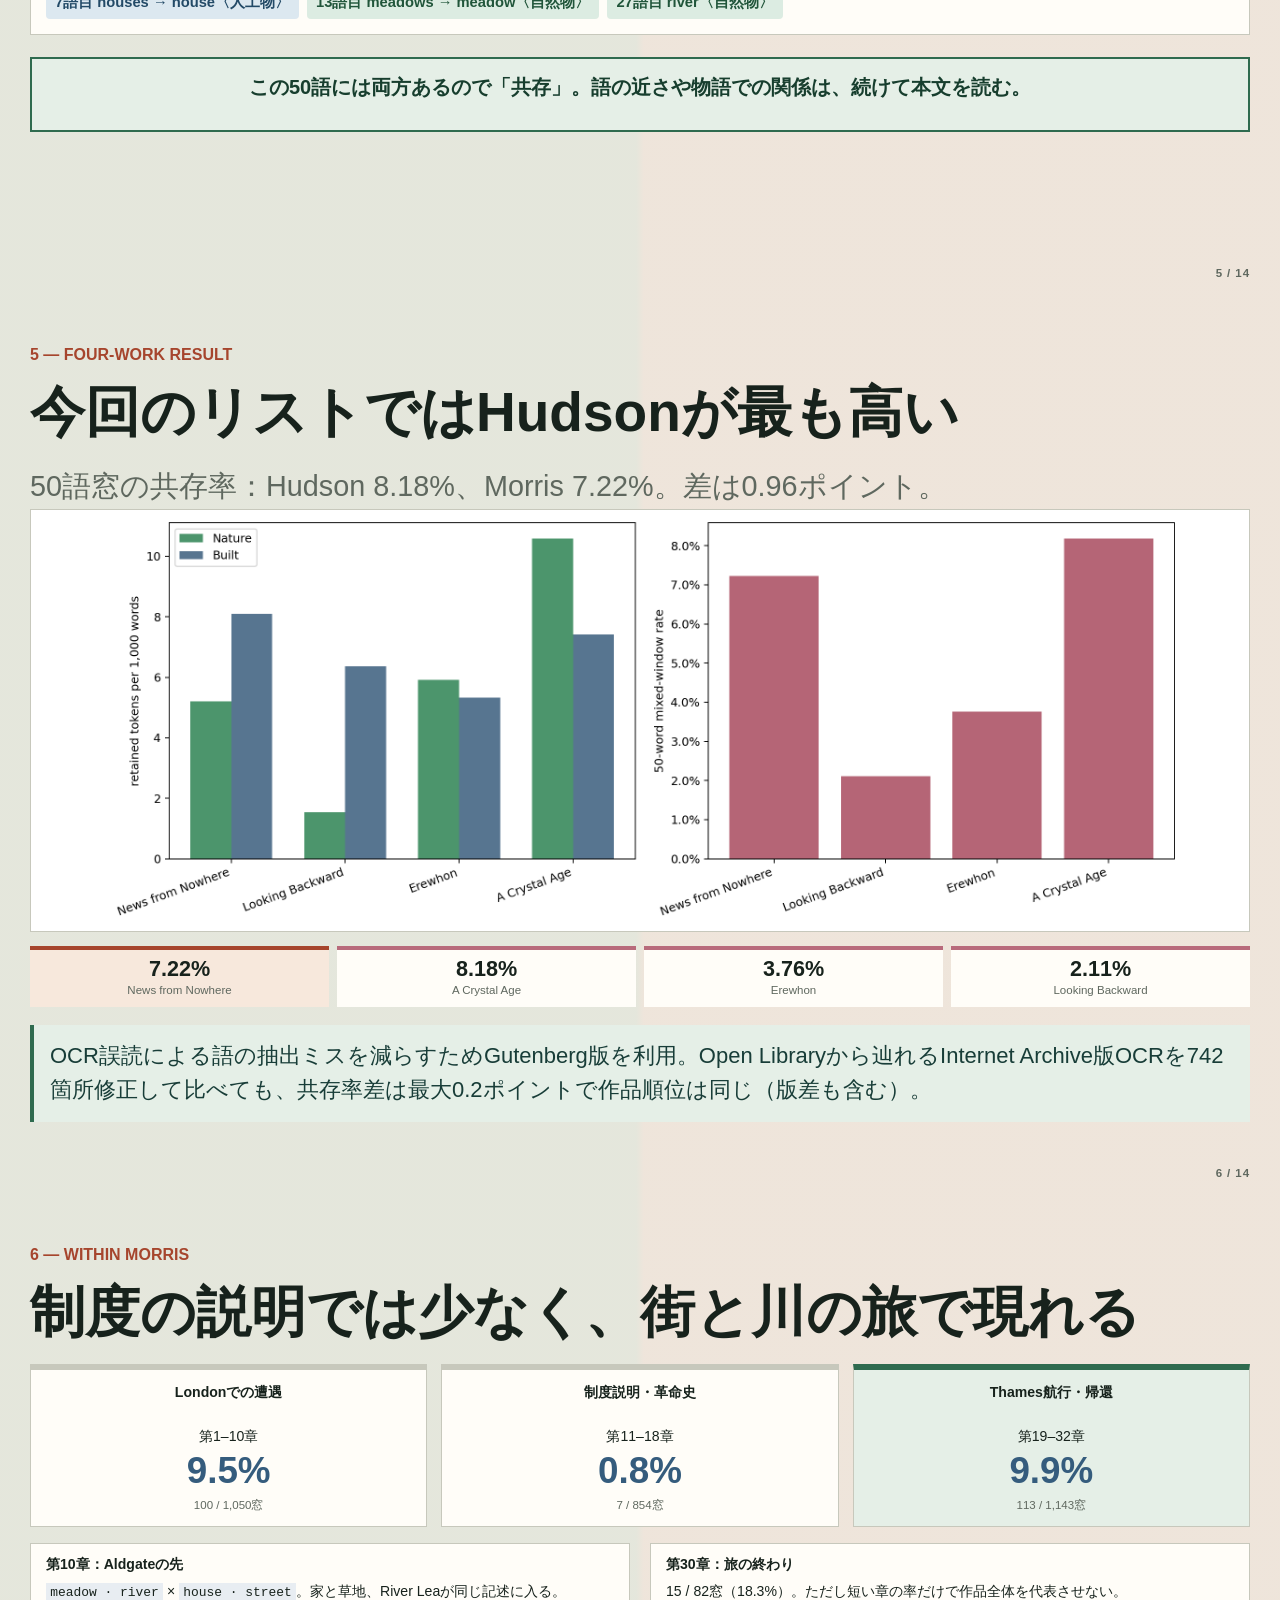
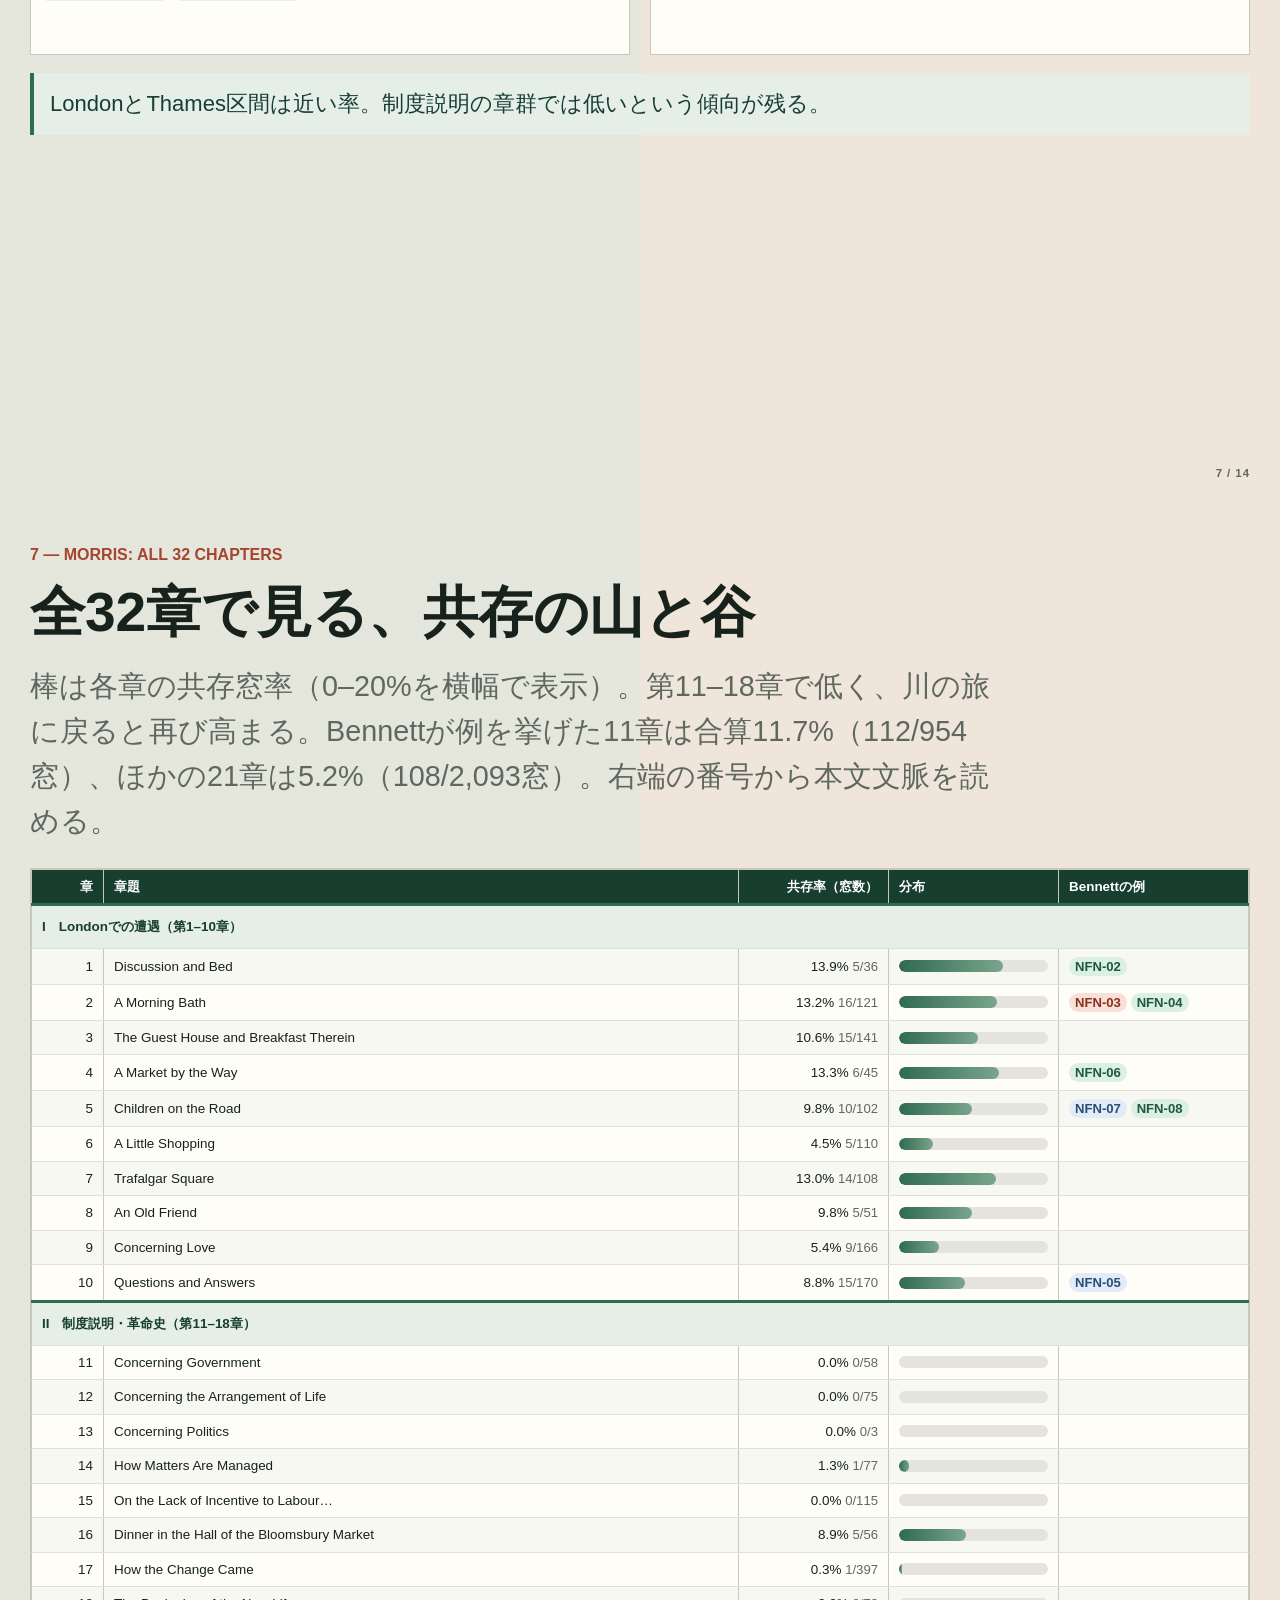
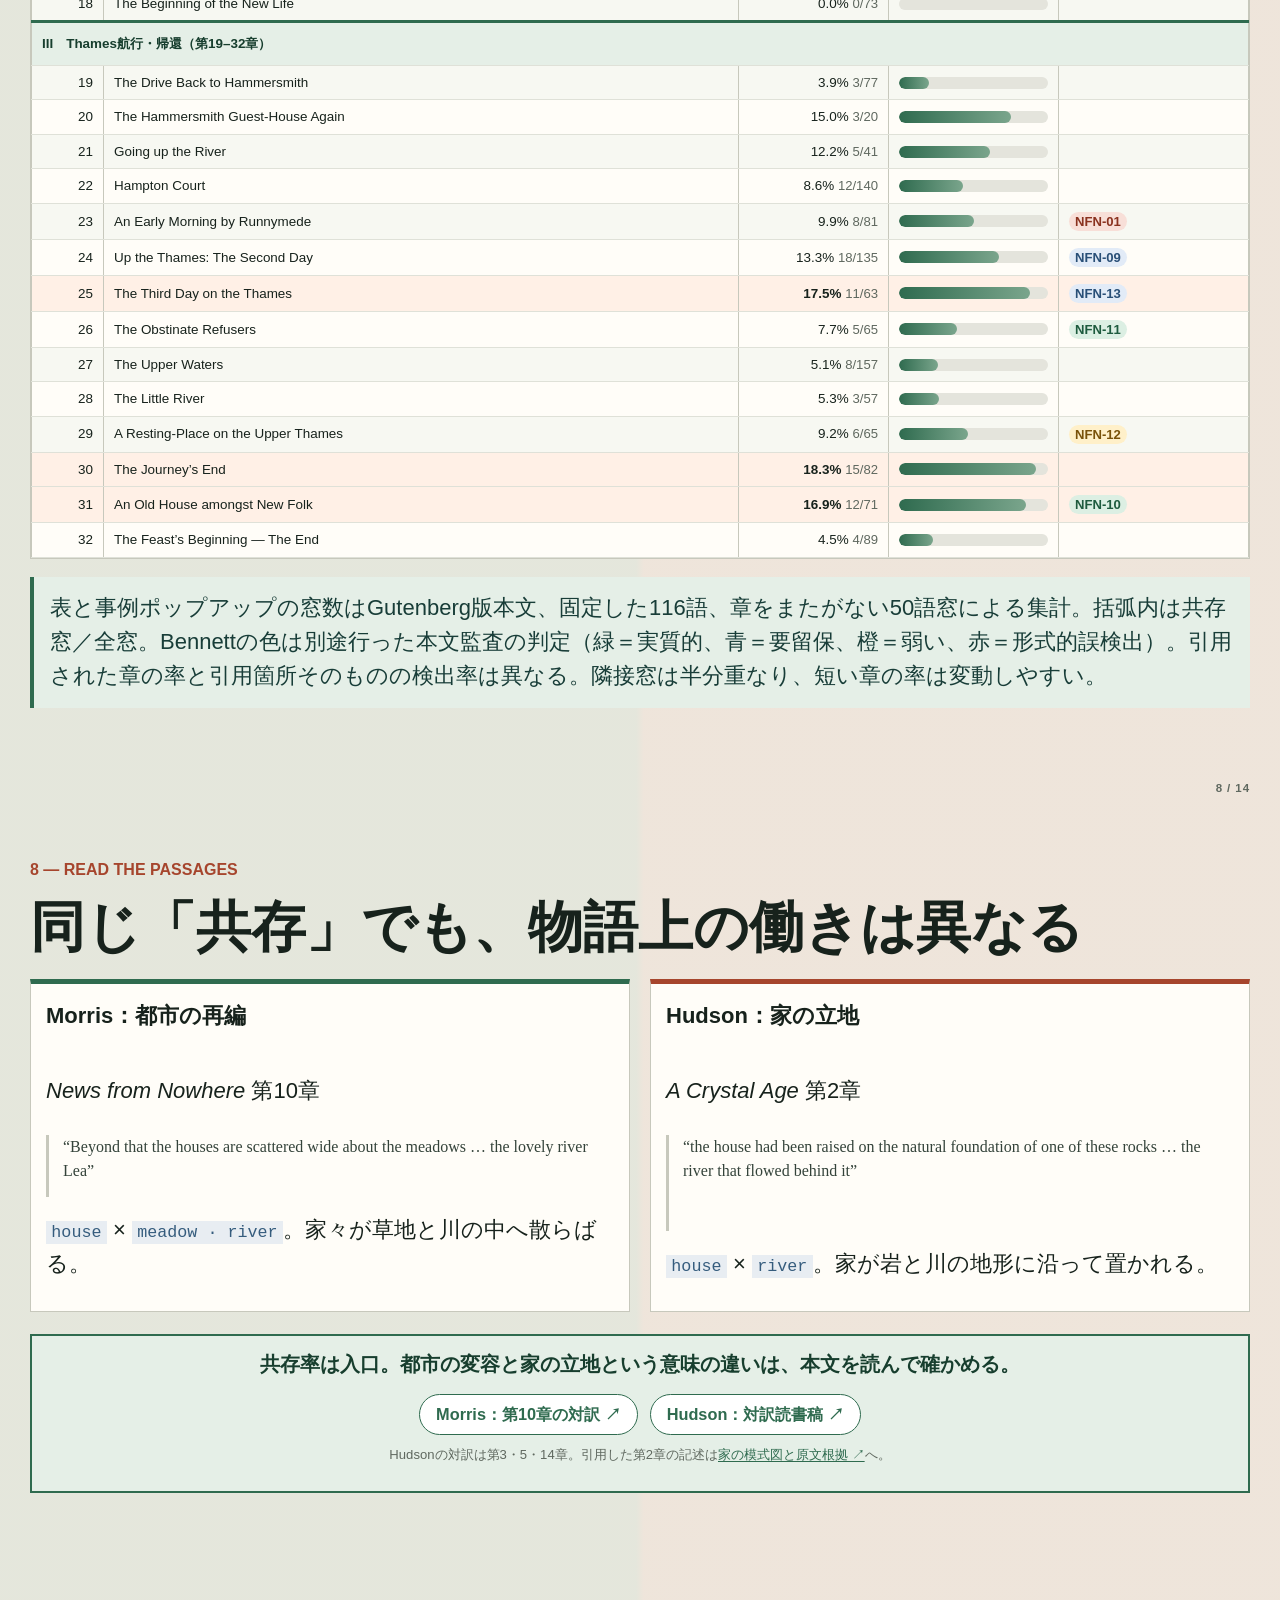
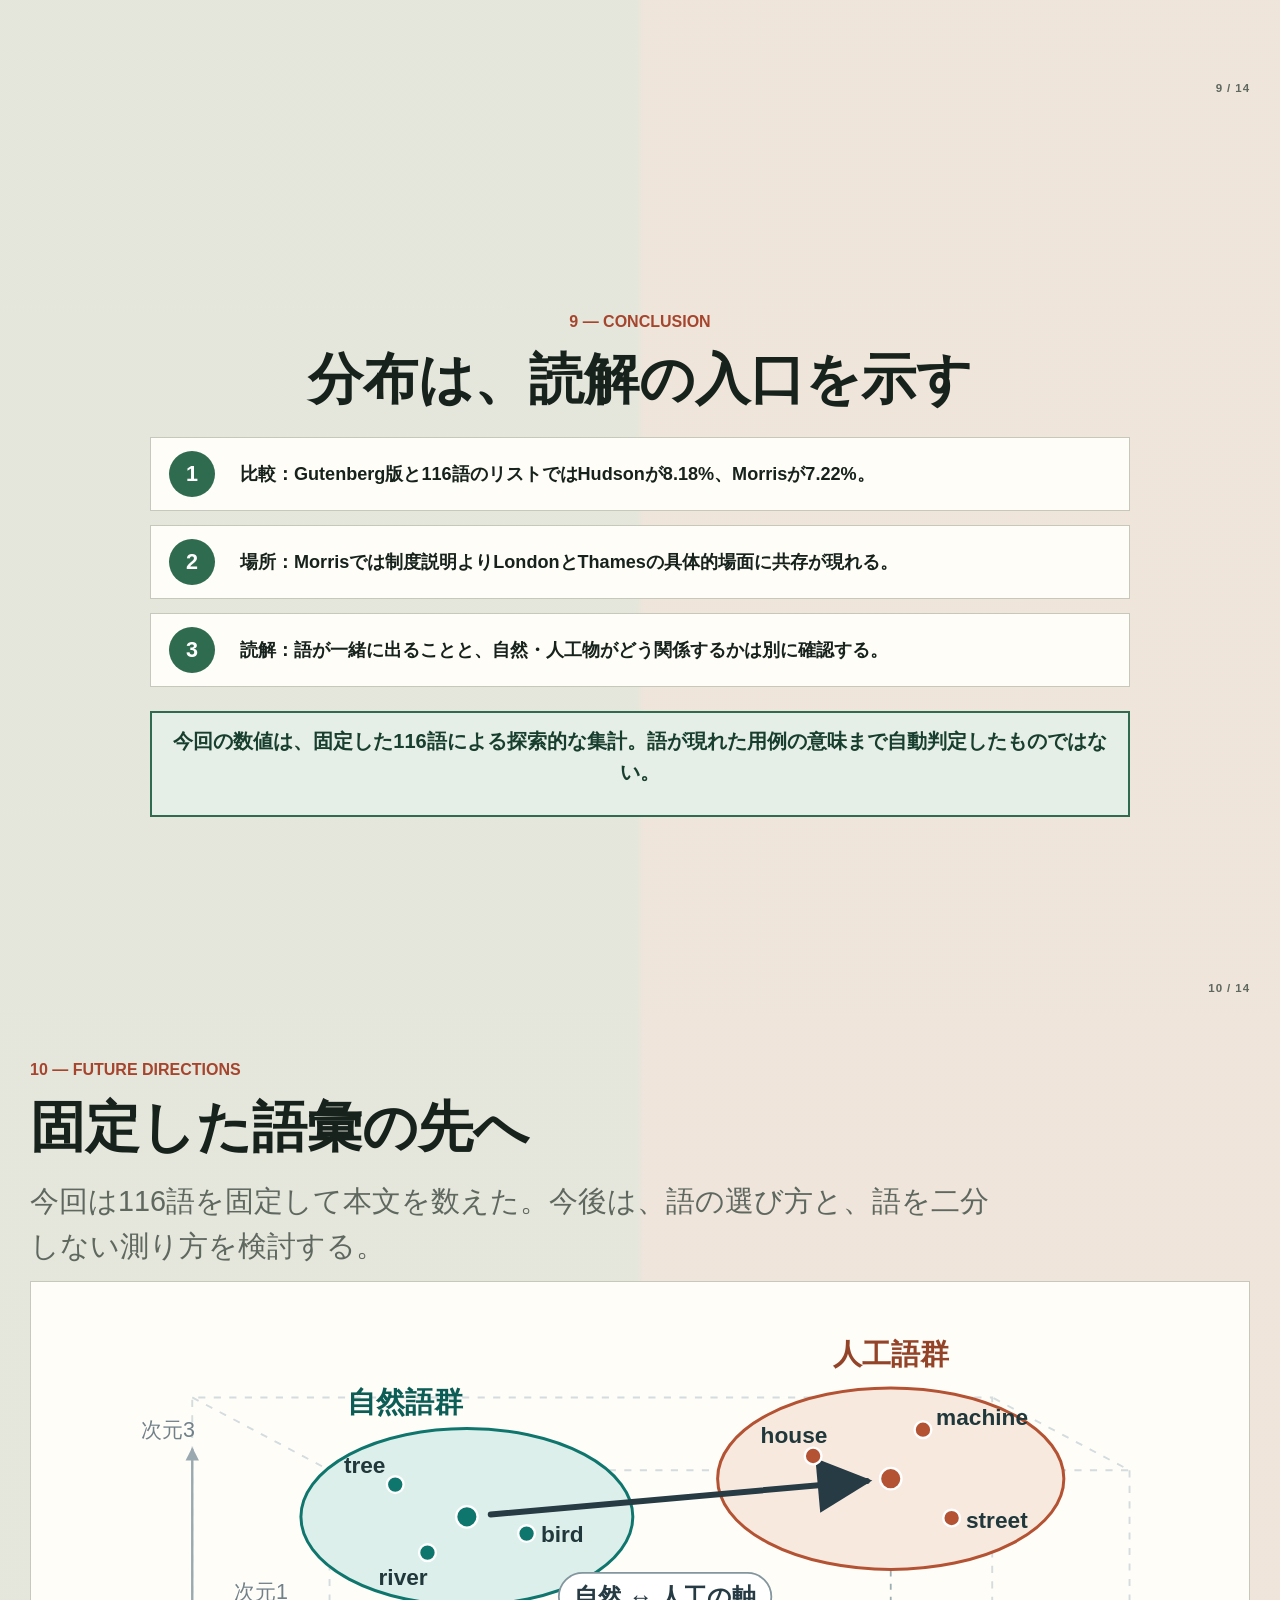
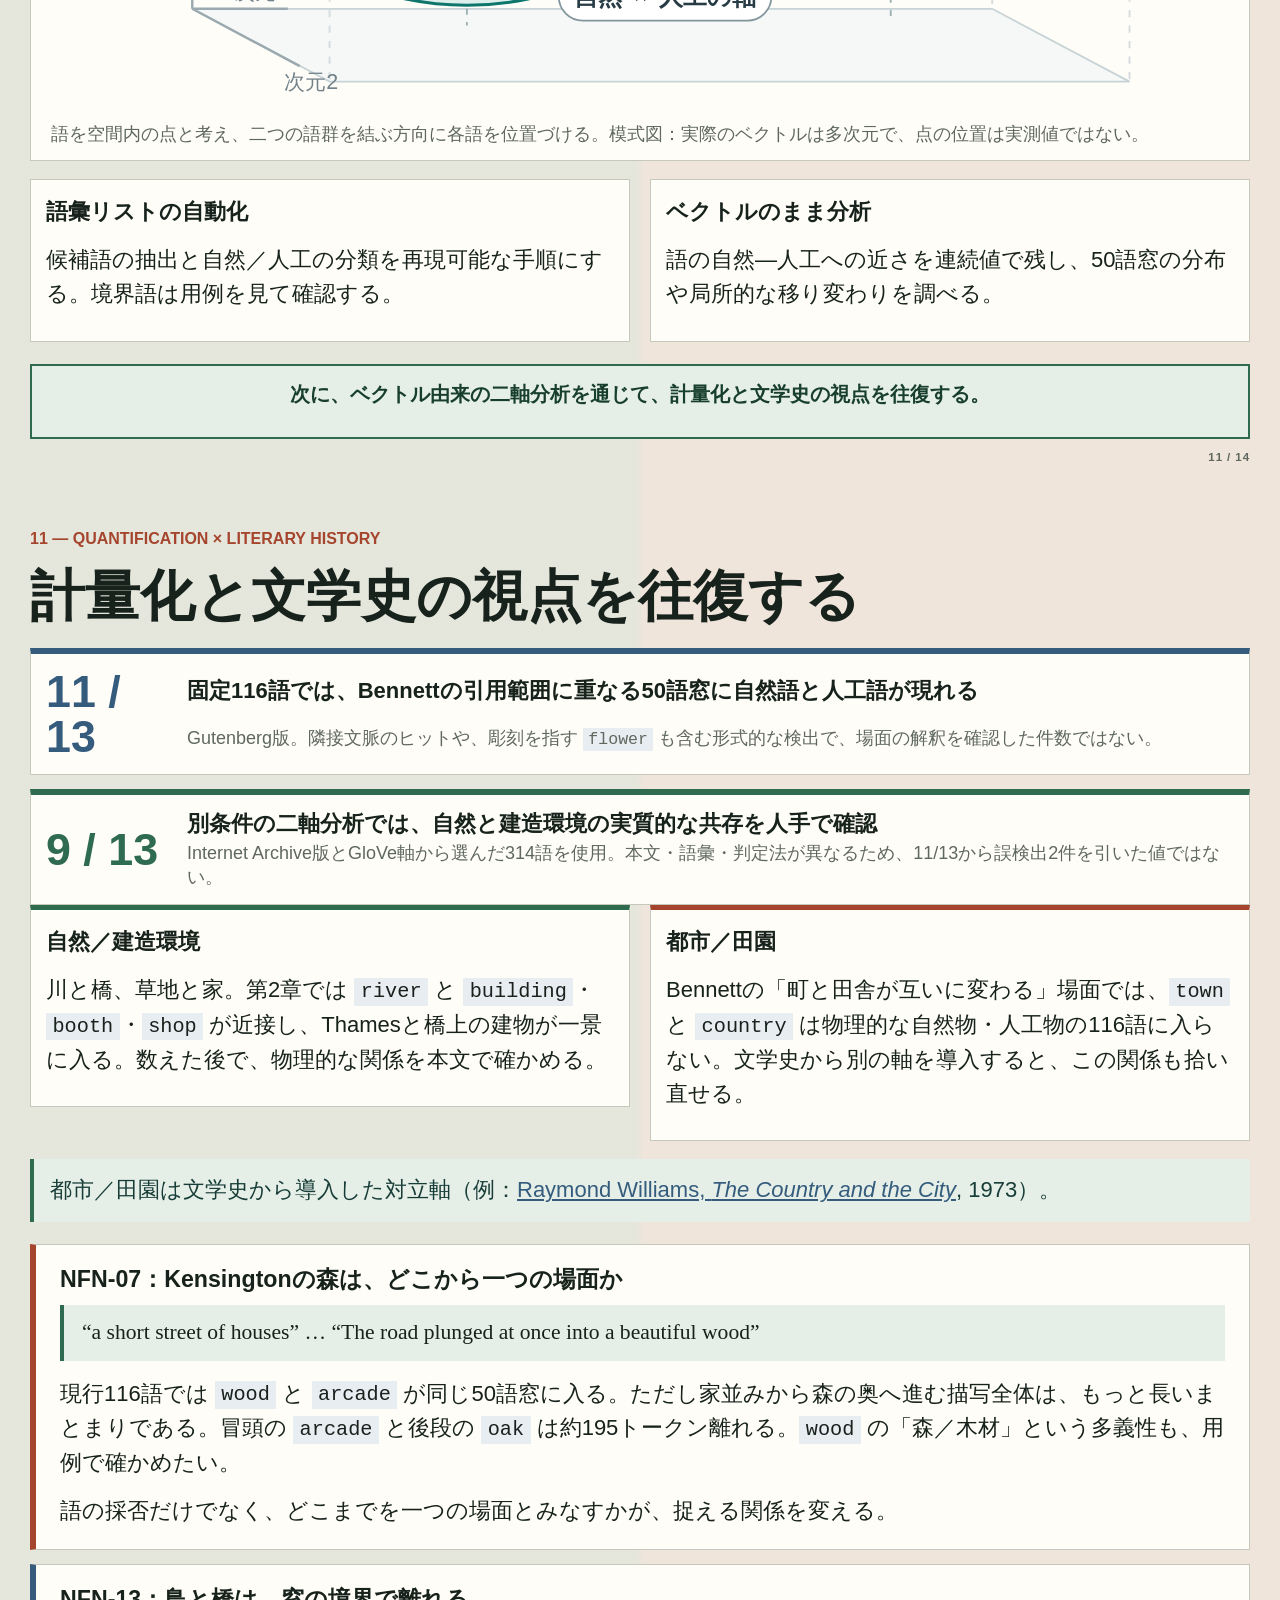
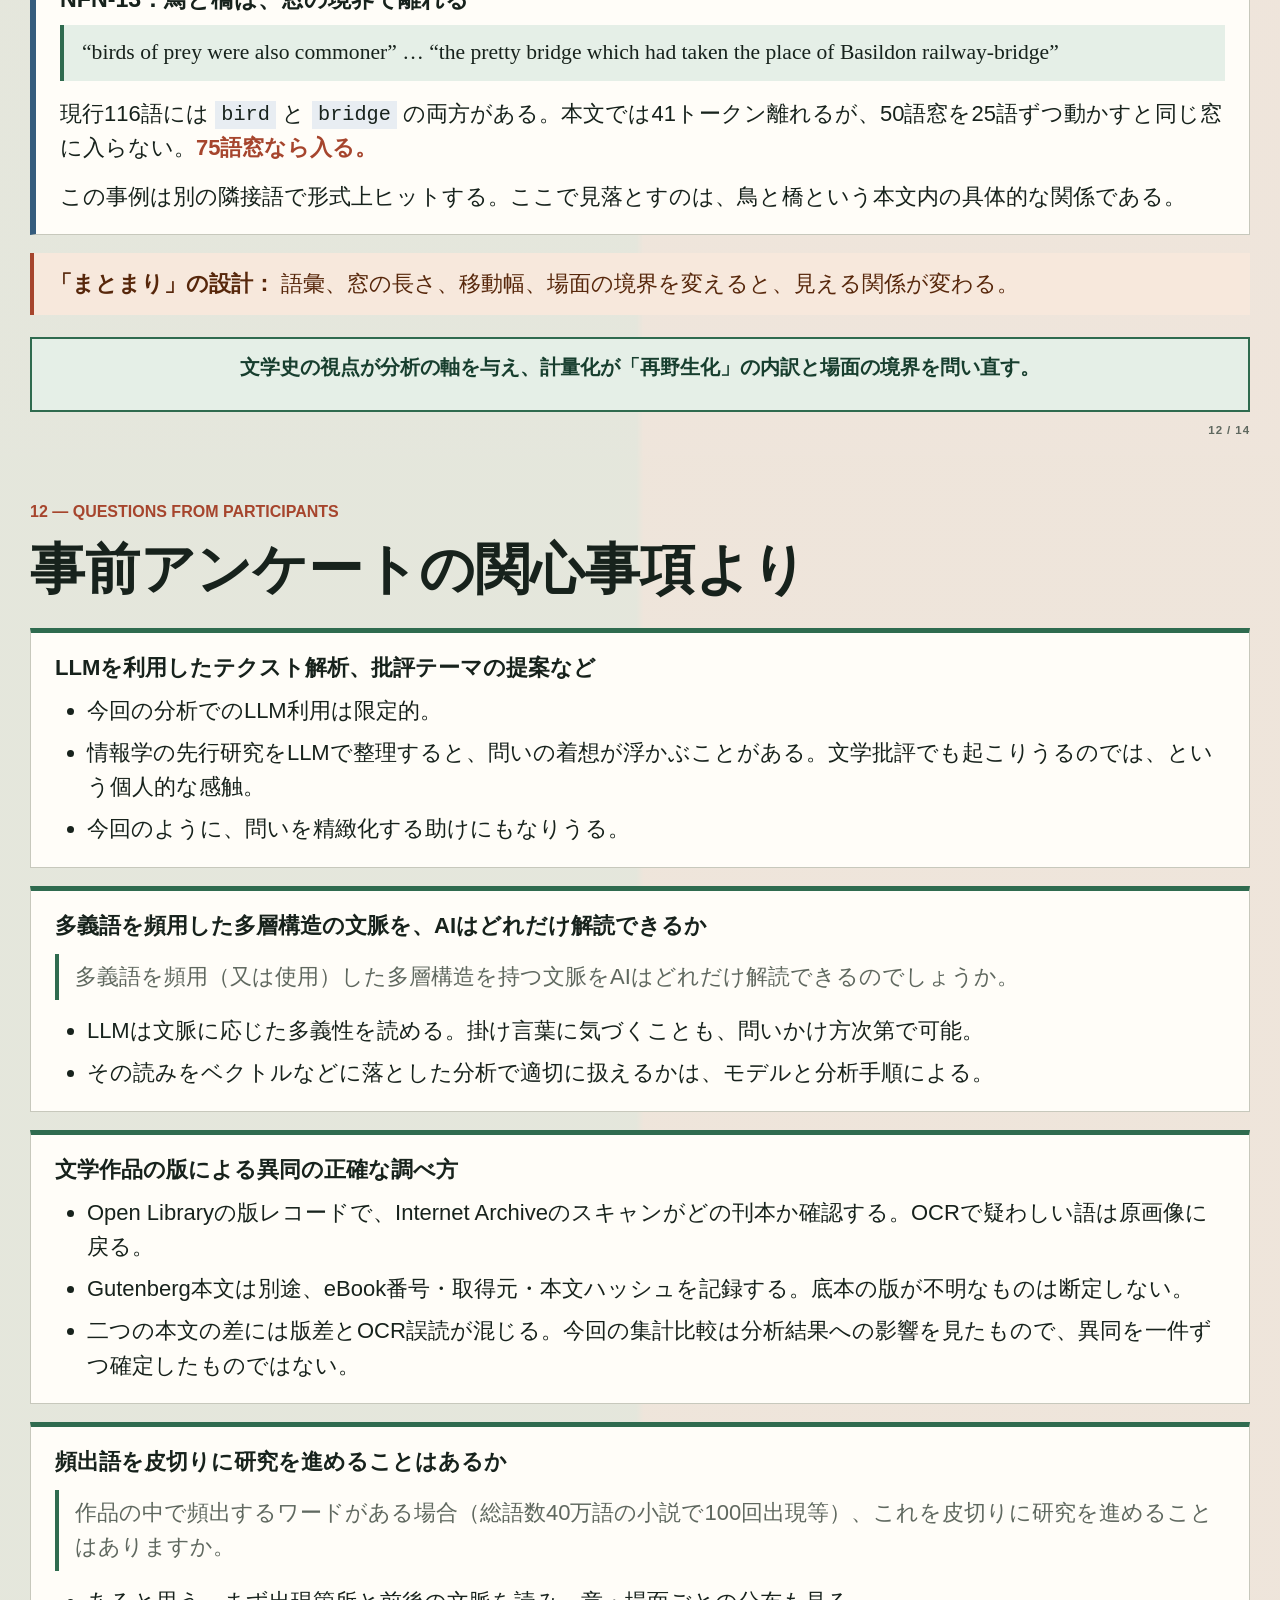
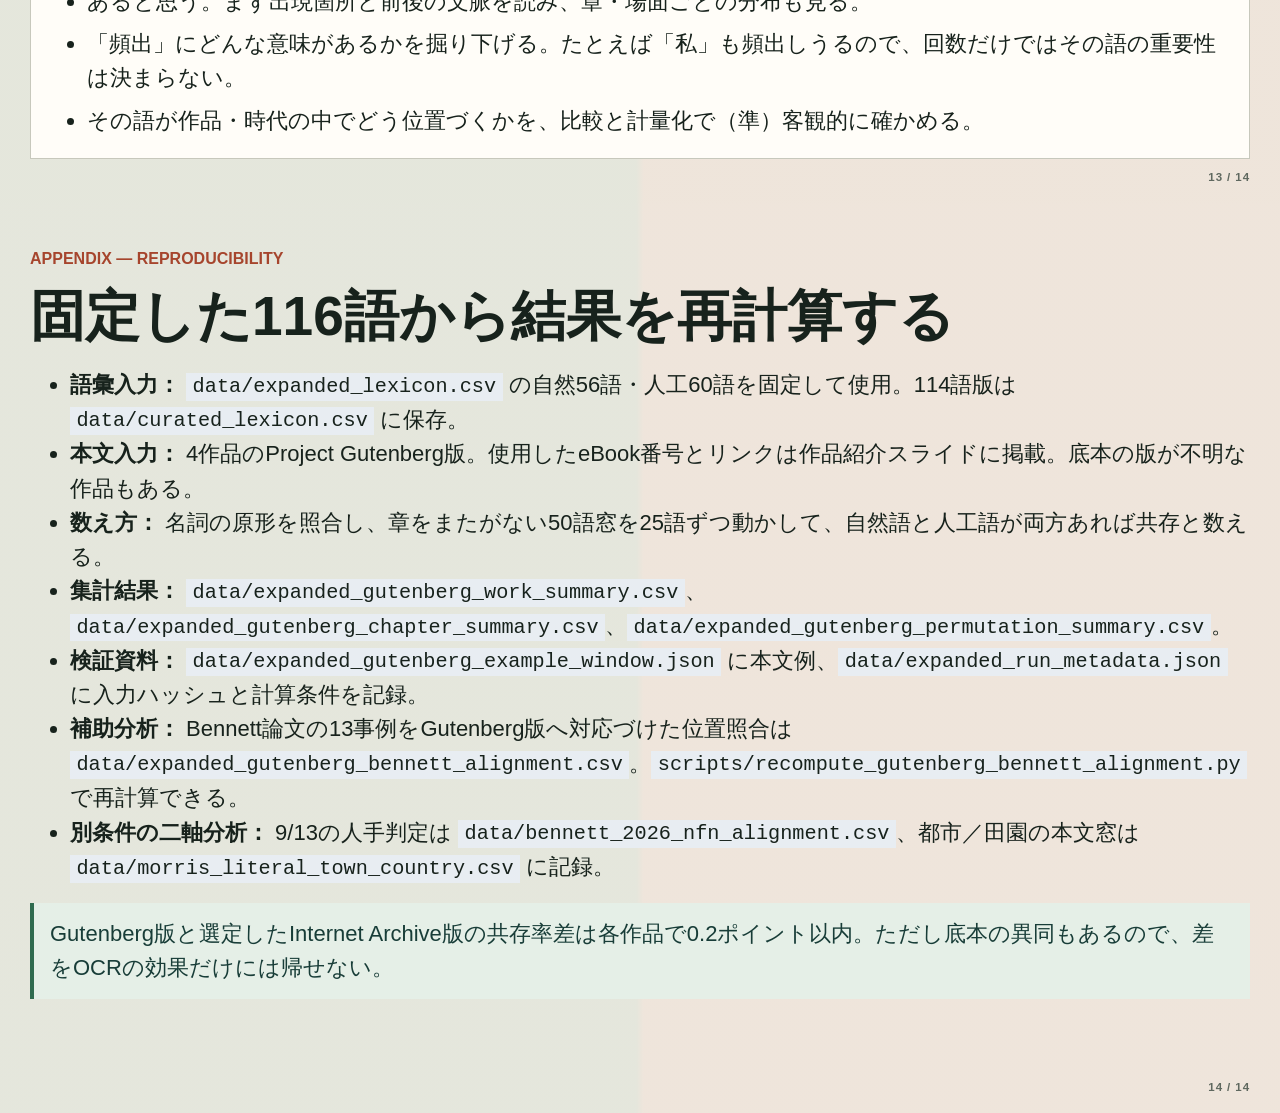
==== commit 7d4ea69c: "Consolidate Bennett case discussion into literary history slide" ====
--- a/index.html
+++ b/index.html
@@ -113,7 +113,7 @@
         });
       });
     </script>
-    <link rel="stylesheet" href="assets/presentation.css?v=24" />
+    <link rel="stylesheet" href="assets/presentation.css?v=25" />
   </head>
   <body>
     <svg width="0" height="0" style="position: absolute" aria-hidden="true" focusable="false">
@@ -796,38 +796,9 @@
 </div>
 </section>
 </section>
-<section class="screen case-review-slide">
-<div class="kicker">
-<p>9 — Bennett’s 13 examples</p>
-</div>
-<section id="bennettの13事例中11件で窓が反応" class="level2">
-<h2>Bennettの13事例中、11件で窓が反応</h2>
-<div class="metric-grid">
-<div class="metric good">
-<p><b>11</b> <span>窓が形式上重なる事例</span> <small>13件中。隣接文脈のヒットも含む</small></p>
-</div>
-<div class="metric miss">
-<p><b>2</b> <span>同じ窓に両語がない事例</span> <small>検出できない＝本文に関係がない、ではない</small></p>
-</div>
-</div>
-<div class="two-col contrast-grid">
-<div class="panel caught">
-<p><strong>拾えた例：橋と川</strong></p>
-<p>第2章で <code>river</code> と <code>building · booth · shop</code> が同じ窓に現れる。原文ではThamesと橋上の建物が一景に入る。</p>
-</div>
-<div class="panel missed">
-<p><strong>拾えない例：町と田舎</strong></p>
-<p><code>town</code> と <code>country</code> の相互変化は、物理的な自然物・人工物の語彙とは別の問いである。</p>
-</div>
-</div>
-<div class="note warn">
-<p>「11/13」はGutenberg版で引用範囲と重なる窓に両群の語があった事例数。花の彫刻を指す<code>flower</code>も自然語として数えるため、解釈を11件検証した意味ではない。</p>
-</div>
-</section>
-</section>
 <section class="screen center closing-slide">
 <div class="kicker">
-<p>10 — Conclusion</p>
+<p>9 — Conclusion</p>
 </div>
 <section id="分布は読解の入口を示す" class="level2">
 <h2>分布は、読解の入口を示す</h2>
@@ -849,7 +820,7 @@
 </section>
 <section class="flow future-slide">
 <div class="kicker">
-<p>11 — Future directions</p>
+<p>10 — Future directions</p>
 </div>
 <section id="固定した語彙の先へ" class="level2">
 <h2>固定した語彙の先へ</h2>
@@ -910,21 +881,24 @@
 </section>
 <section class="flow concept-slide">
 <div class="kicker">
-<p>12 — Quantification × literary history</p>
+<p>11 — Quantification × literary history</p>
 </div>
 <section id="計量化と文学史の視点を往復する" class="level2">
 <h2>計量化と文学史の視点を往復する</h2>
+<div class="panel vector-result formal-result">
+<p><b>11 / 13</b><span>固定116語では、Bennettの引用範囲に重なる50語窓に自然語と人工語が現れる</span> <small>Gutenberg版。隣接文脈のヒットや、彫刻を指す <code>flower</code> も含む形式的な検出で、場面の解釈を確認した件数ではない。</small></p>
+</div>
 <div class="panel vector-result">
-<p><b>9 / 13</b><span>Bennettが挙げるMorrisの13場面で、自然と建造環境の実質的な共存を確認</span> <small>別条件の二軸分析ではGloVe軸から選んだ314語とInternet Archive版本文を使用。語義は人手確認。連続値の判定ではなく、116語による形式的な11/13とも別条件。</small></p>
+<p><b>9 / 13</b><span>別条件の二軸分析では、自然と建造環境の実質的な共存を人手で確認</span> <small>Internet Archive版とGloVe軸から選んだ314語を使用。本文・語彙・判定法が異なるため、11/13から誤検出2件を引いた値ではない。</small></p>
 </div>
 <div class="two-col concept-grid">
 <div class="panel nature-panel">
 <p><strong>自然／建造環境</strong></p>
-<p>川と橋、草地と家。物理的な環境が同じ場面に現れる関係を捉える。</p>
+<p>川と橋、草地と家。第2章では <code>river</code> と <code>building</code>・<code>booth</code>・<code>shop</code> が近接し、Thamesと橋上の建物が一景に入る。数えた後で、物理的な関係を本文で確かめる。</p>
 </div>
 <div class="panel built-panel">
 <p><strong>都市／田園</strong></p>
-<p>Bennettの「町と田舎が互いに変わる」場面は別の関係。元の二軸分析では、この場面も別軸と本文の語から拾い直せた。</p>
+<p>Bennettの「町と田舎が互いに変わる」場面では、<code>town</code> と <code>country</code> は物理的な自然物・人工物の116語に入らない。文学史から別の軸を導入すると、この関係も拾い直せる。</p>
 </div>
 </div>
 <div class="note">
@@ -956,7 +930,7 @@
 </section>
 <section class="flow audience-slide">
 <div class="kicker">
-<p>13 — Questions from participants</p>
+<p>12 — Questions from participants</p>
 </div>
 <section id="事前アンケートの関心事項より" class="level2">
 <h2>事前アンケートの関心事項より</h2>
--- a/assets/presentation.css
+++ b/assets/presentation.css
@@ -629,8 +629,7 @@
         align-self: center;
       }
 
-      .frequency-slide .takeaway-grid .panel,
-      .case-review-slide .contrast-grid .panel {
+      .frequency-slide .takeaway-grid .panel {
         min-height: 0;
         font-size: 0.95rem;
         line-height: 1.35;
@@ -639,19 +638,6 @@
       .frequency-slide .takeaway-grid .panel strong {
         display: inline;
         margin-bottom: 0;
-      }
-
-      .case-review-slide .metric-grid {
-        grid-template-columns: repeat(2, minmax(0, 1fr));
-      }
-
-      .case-review-slide .metric {
-        min-height: 150px;
-        padding: 12px;
-      }
-
-      .case-review-slide .metric b {
-        font-size: 3rem;
       }
 
       .result-strip {
@@ -1438,6 +1424,15 @@
         border-top: 6px solid var(--accent);
       }
 
+      .formal-result {
+        margin-bottom: 14px;
+        border-top-color: var(--accent-3);
+      }
+
+      .vector-result.formal-result b {
+        color: var(--accent-3);
+      }
+
       .vector-result > p {
         display: grid;
         grid-template-columns: 125px minmax(0, 1fr);
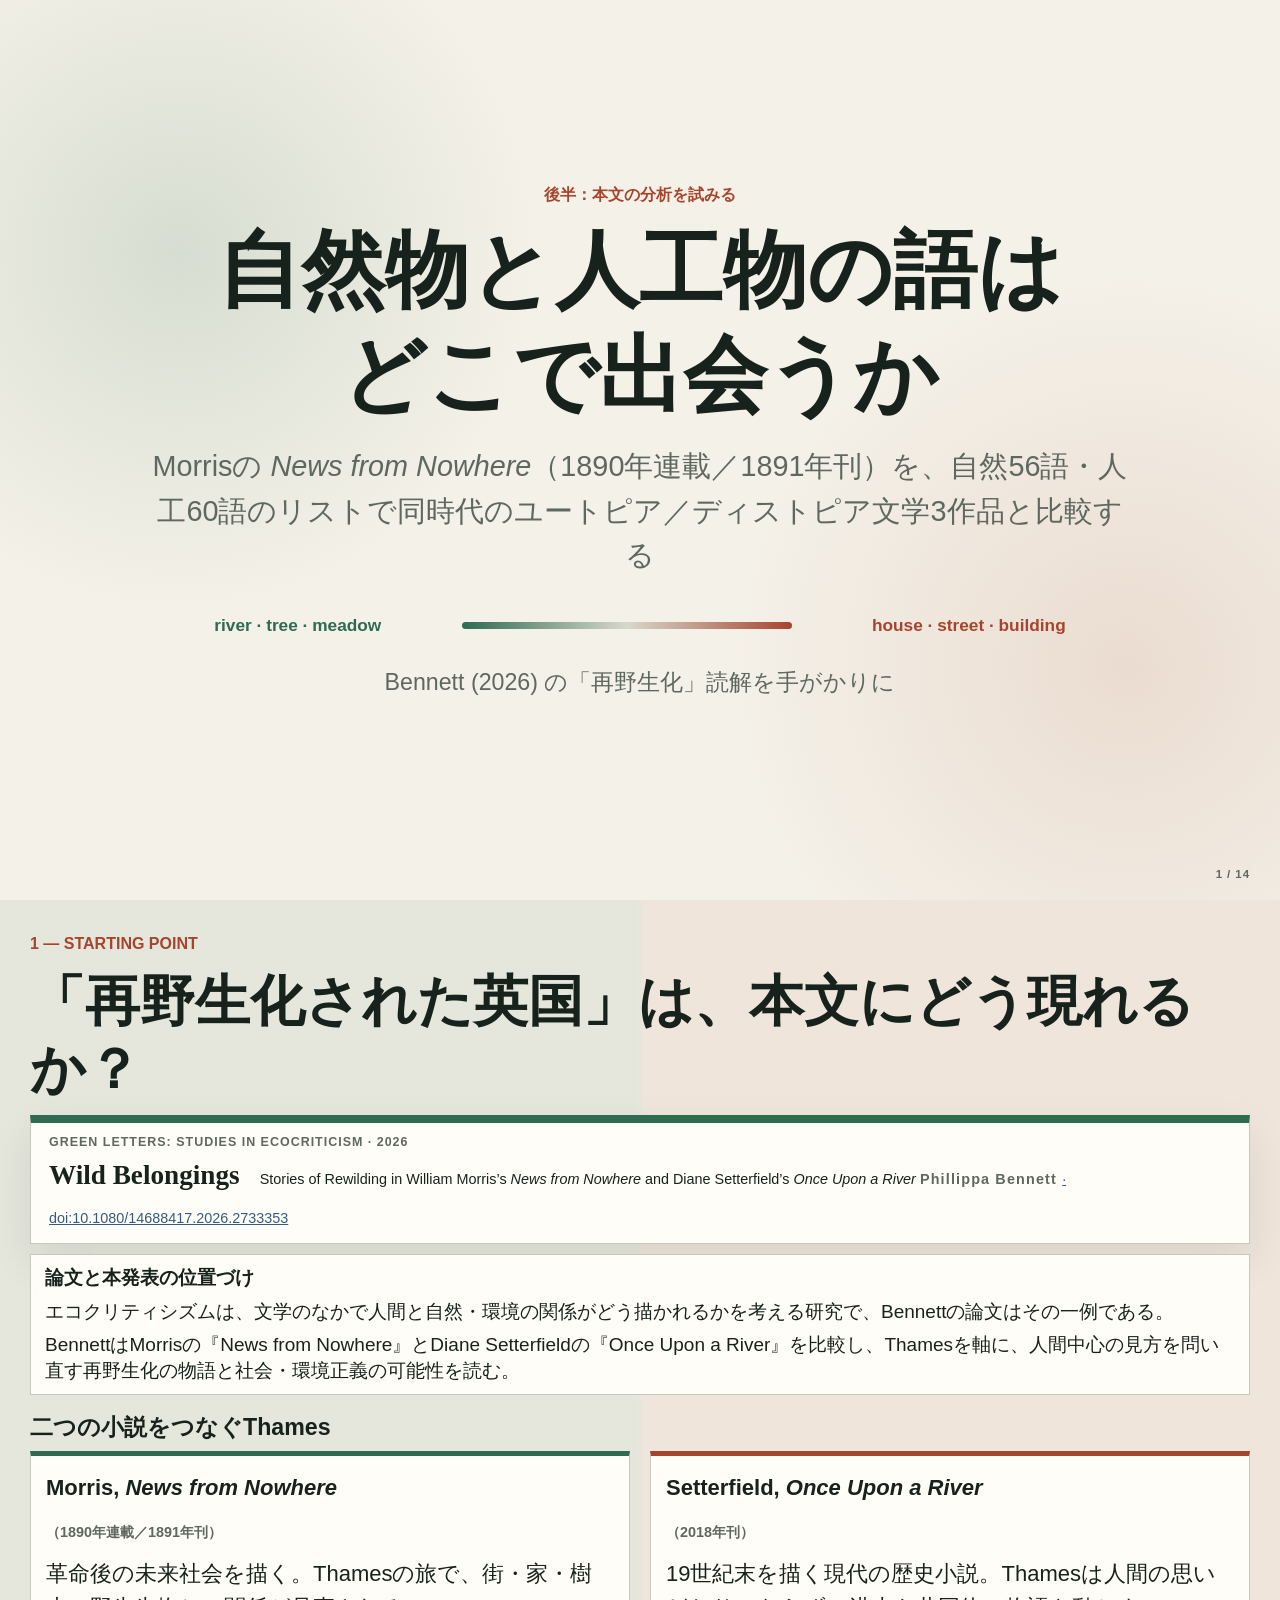
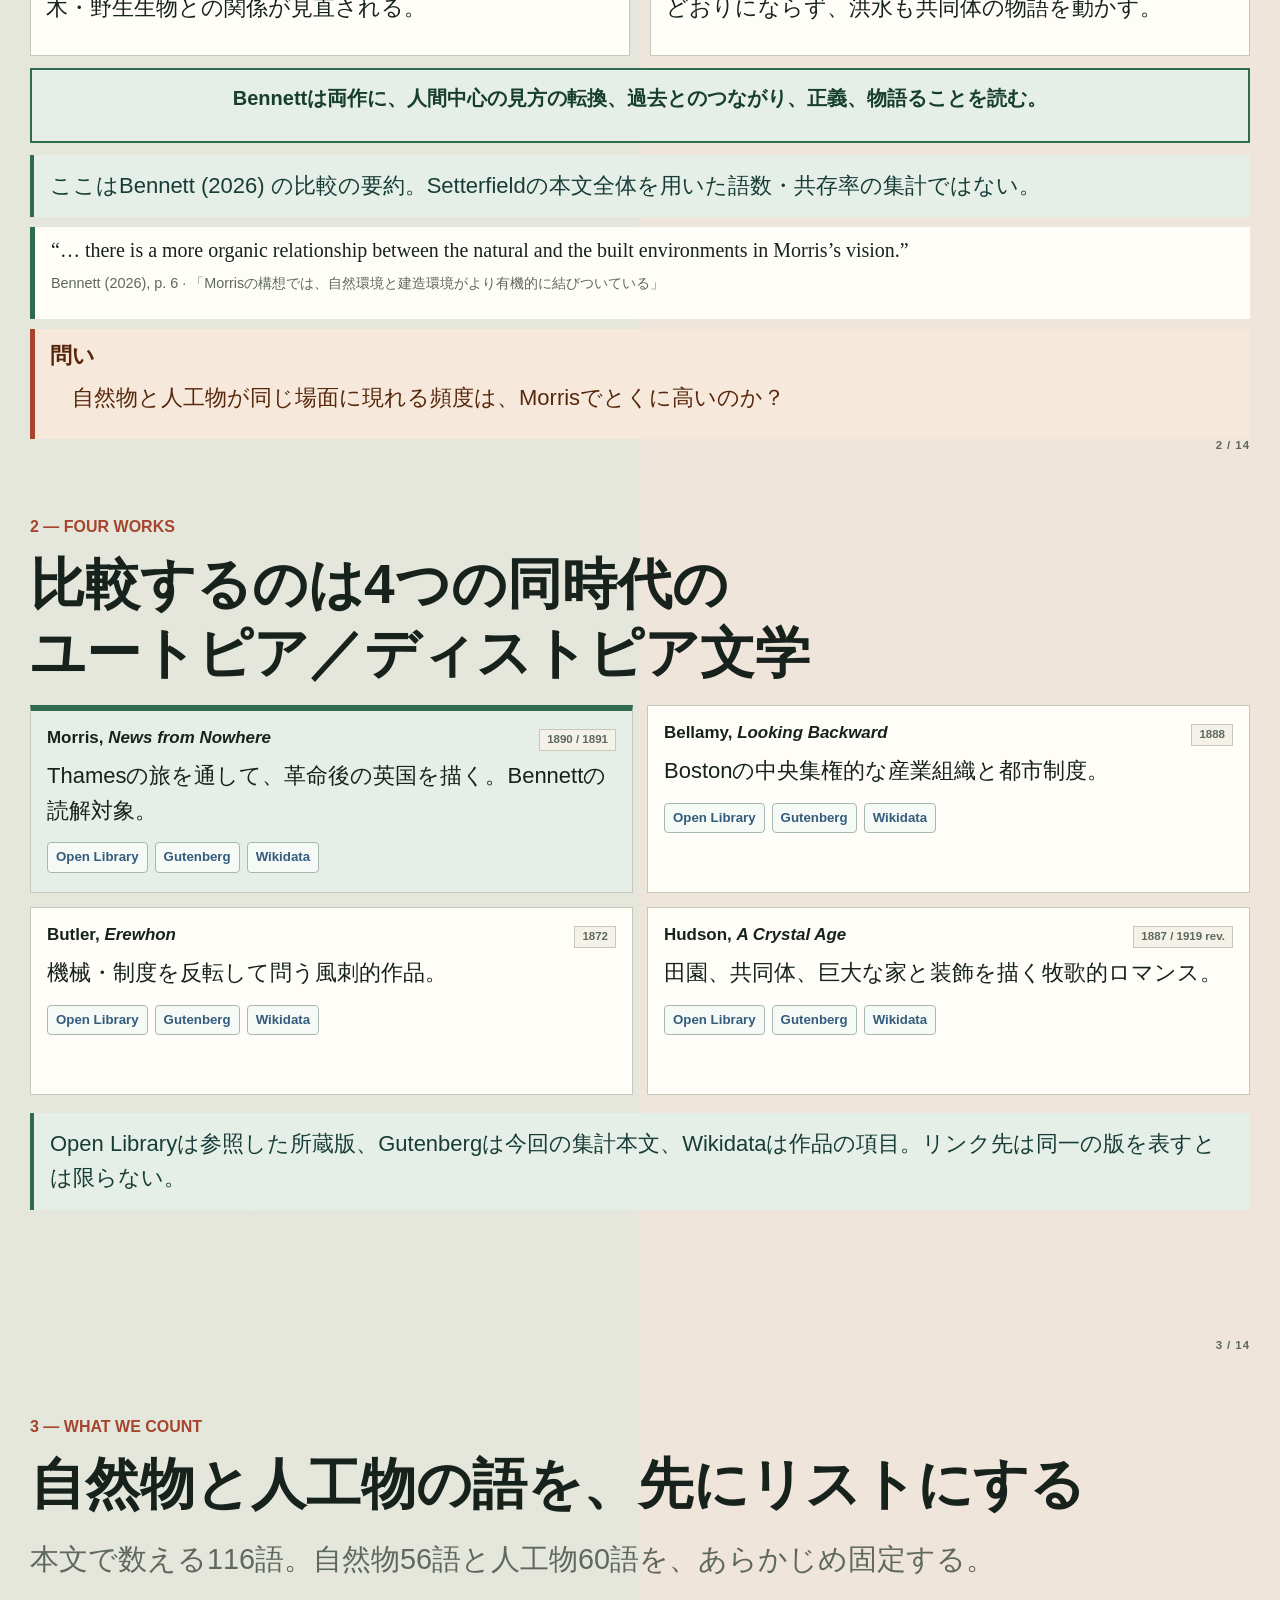
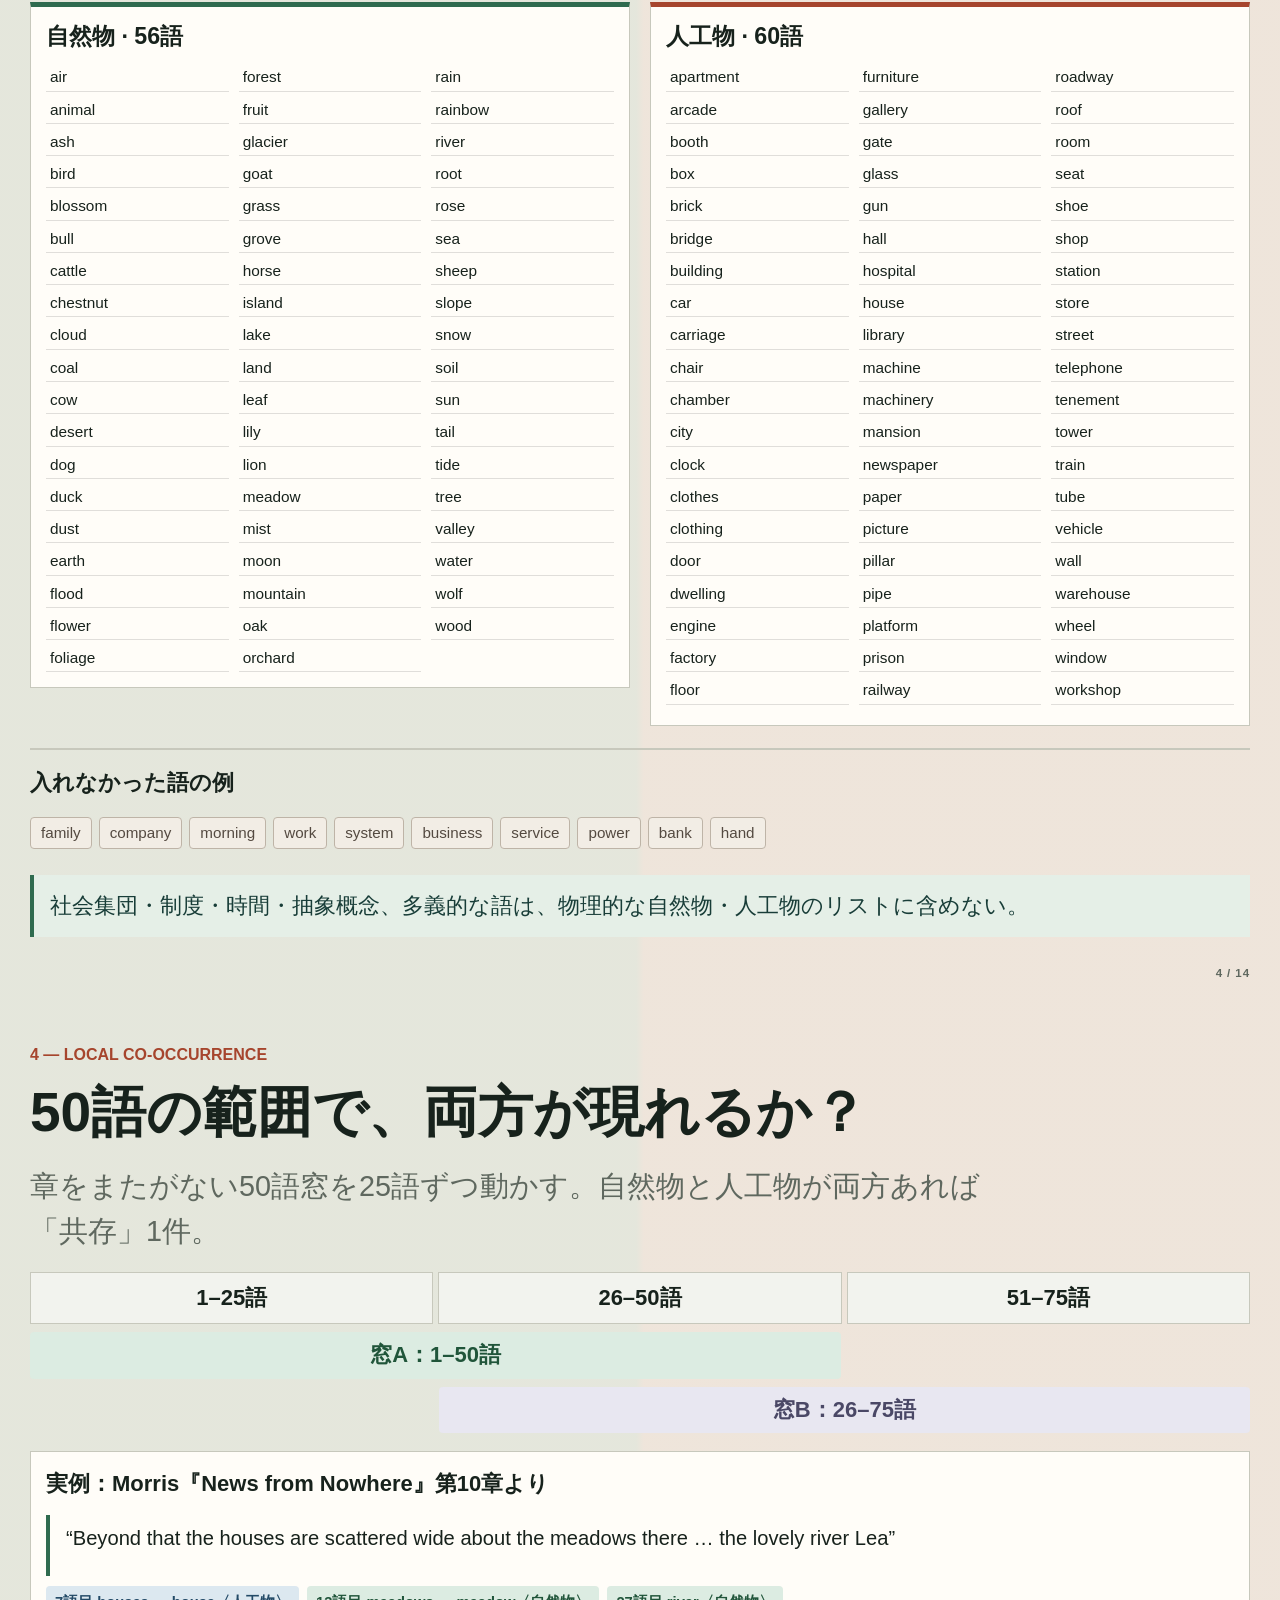
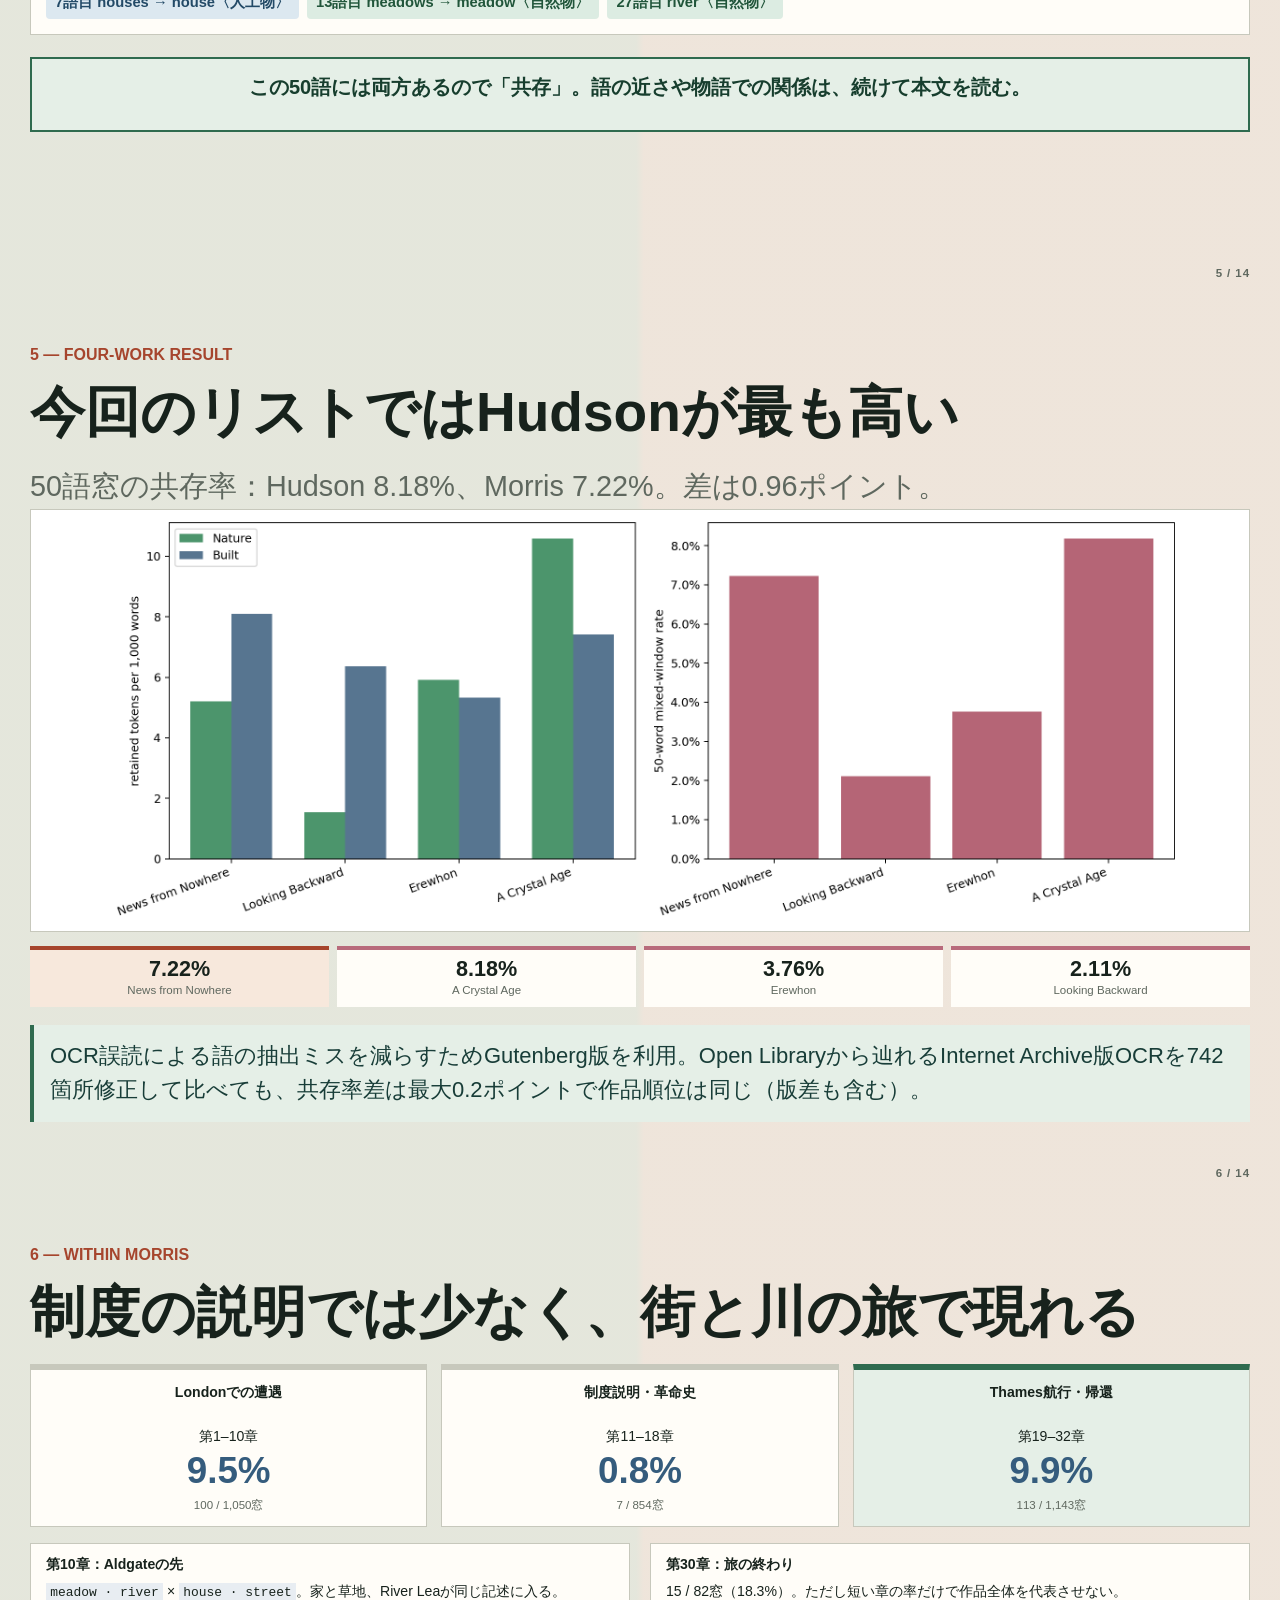
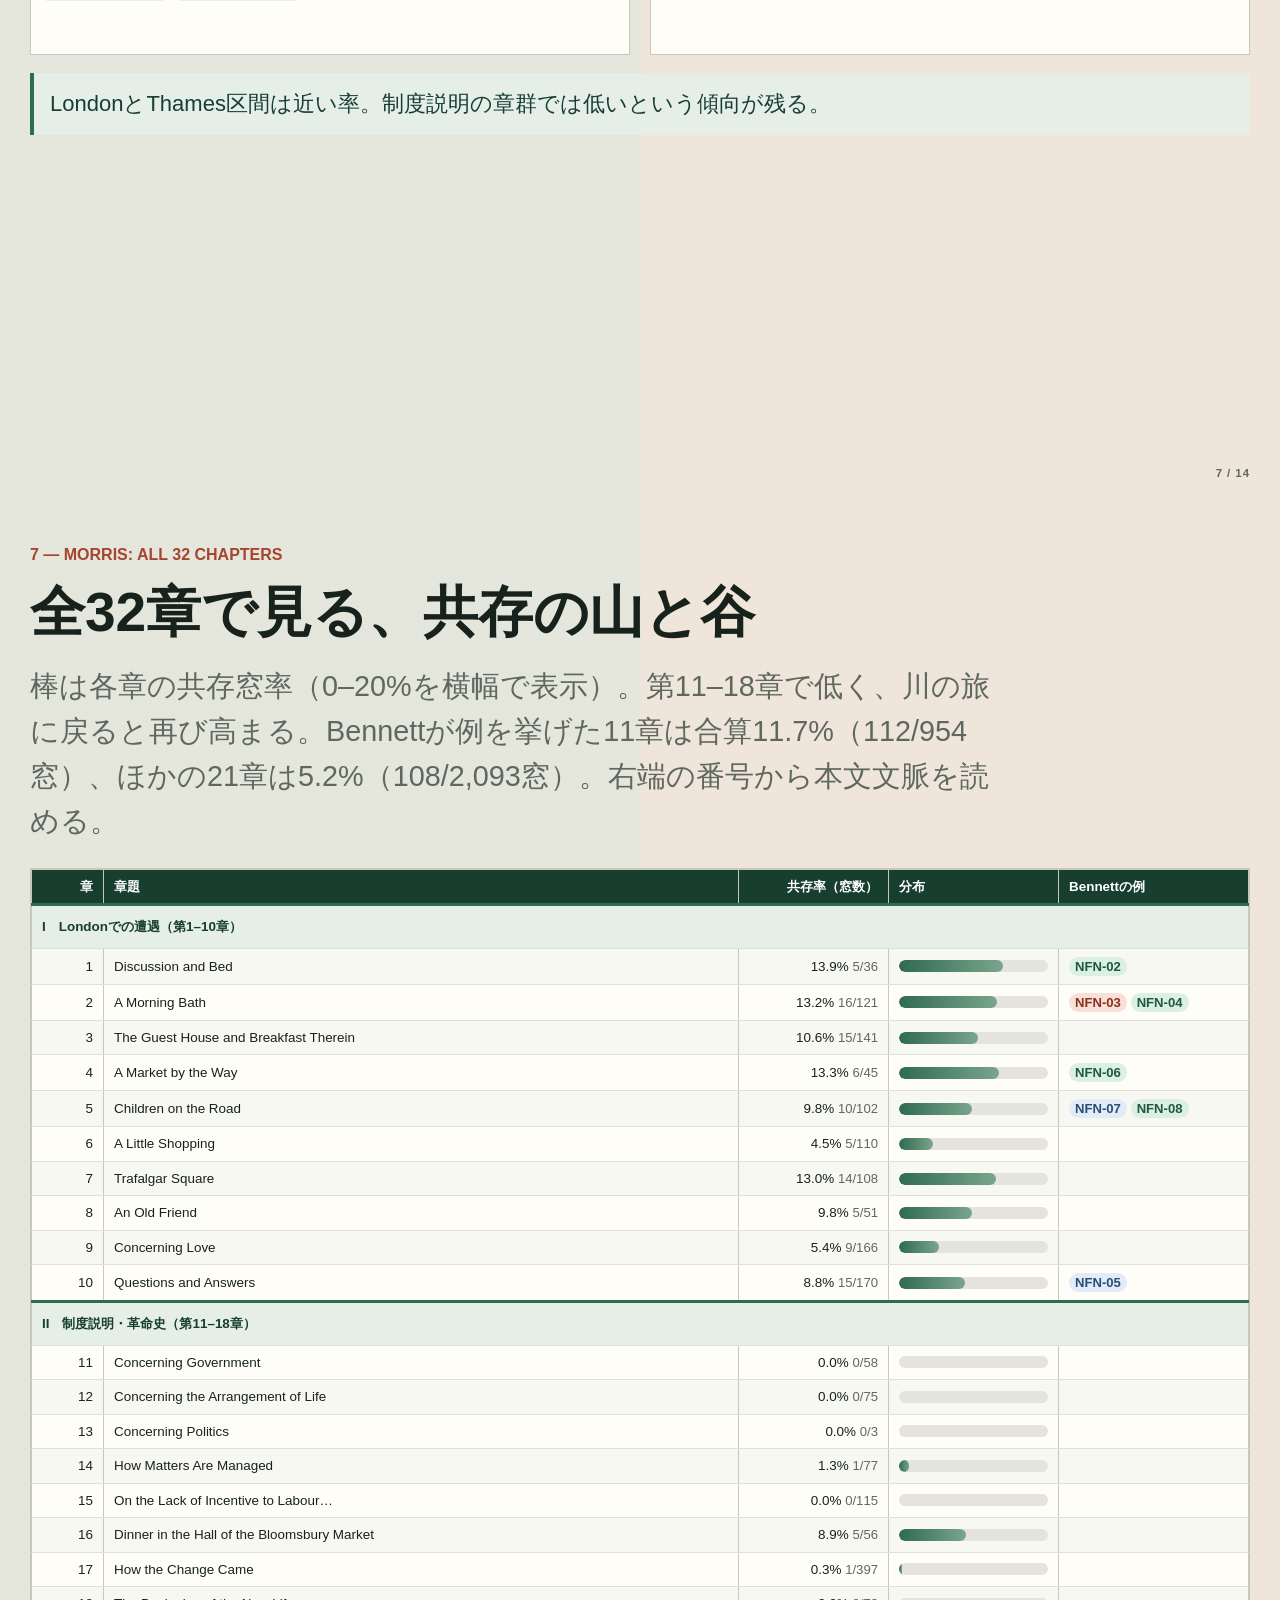
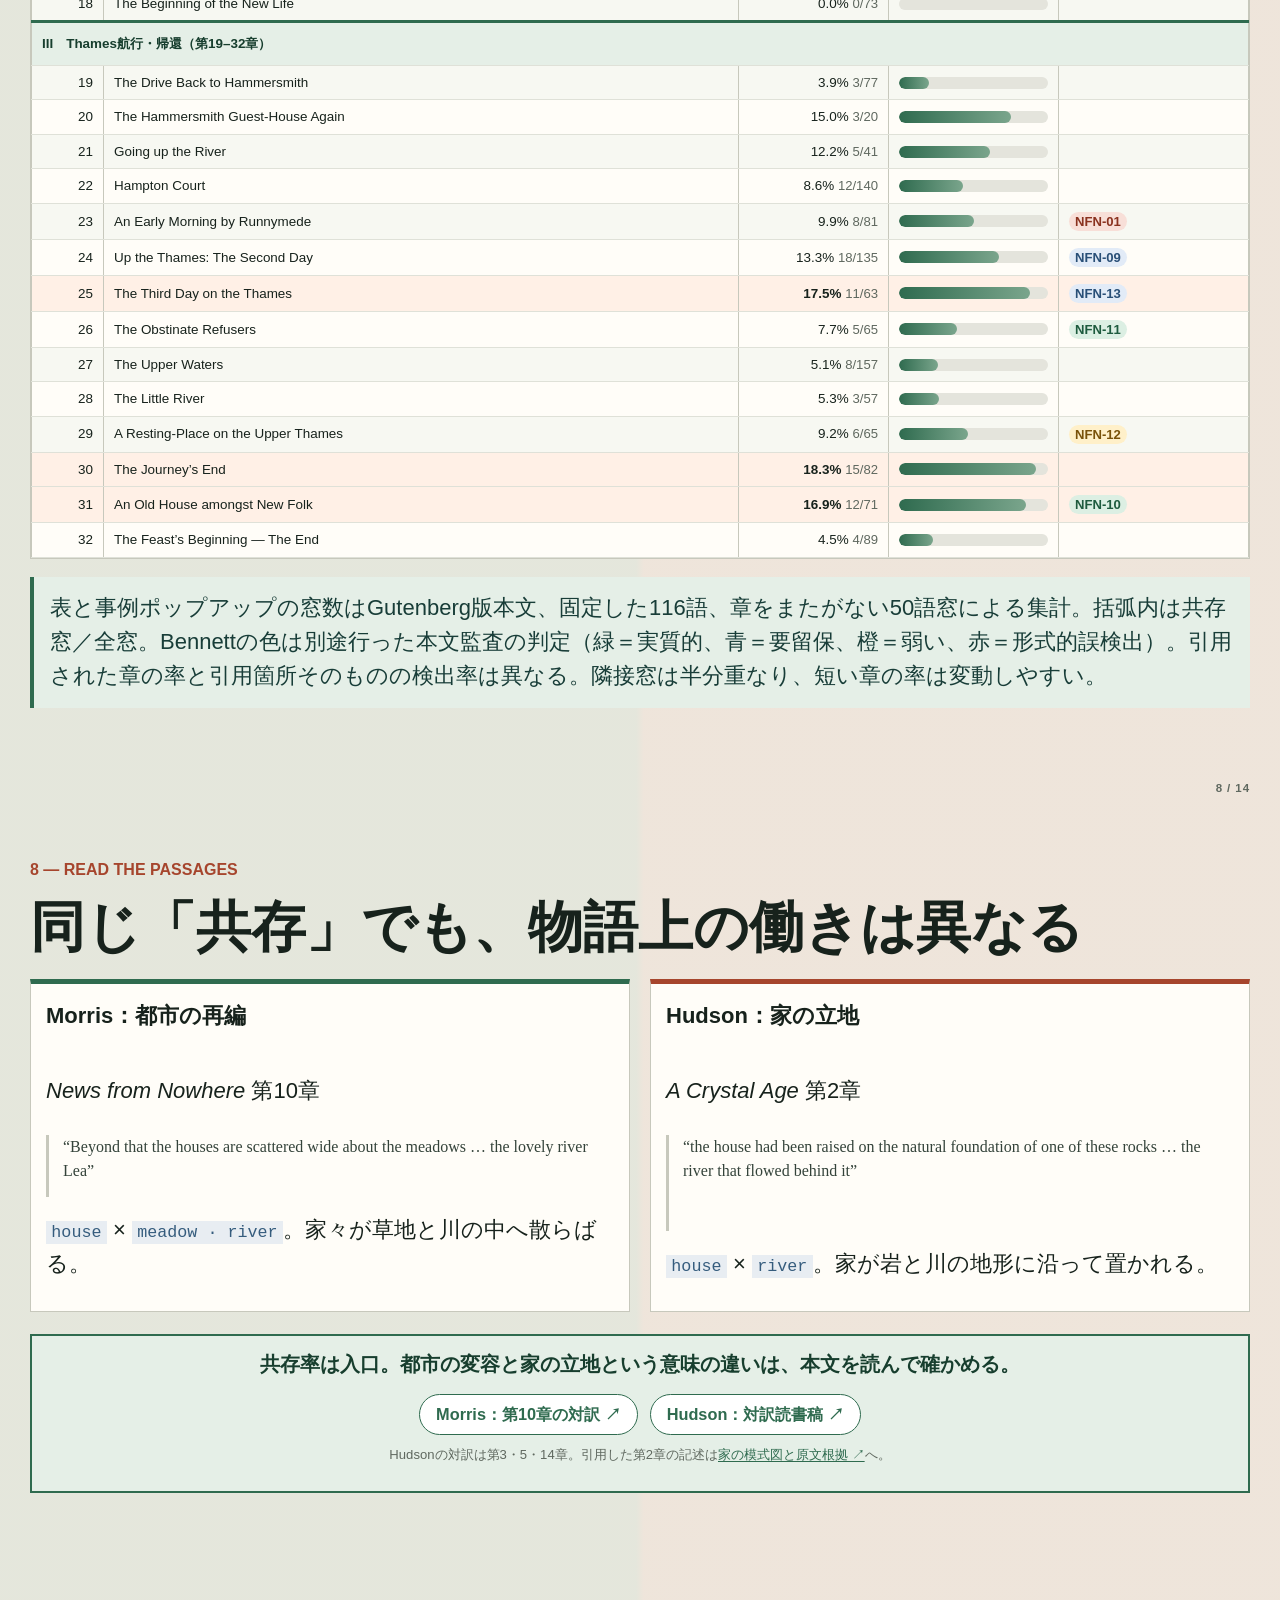
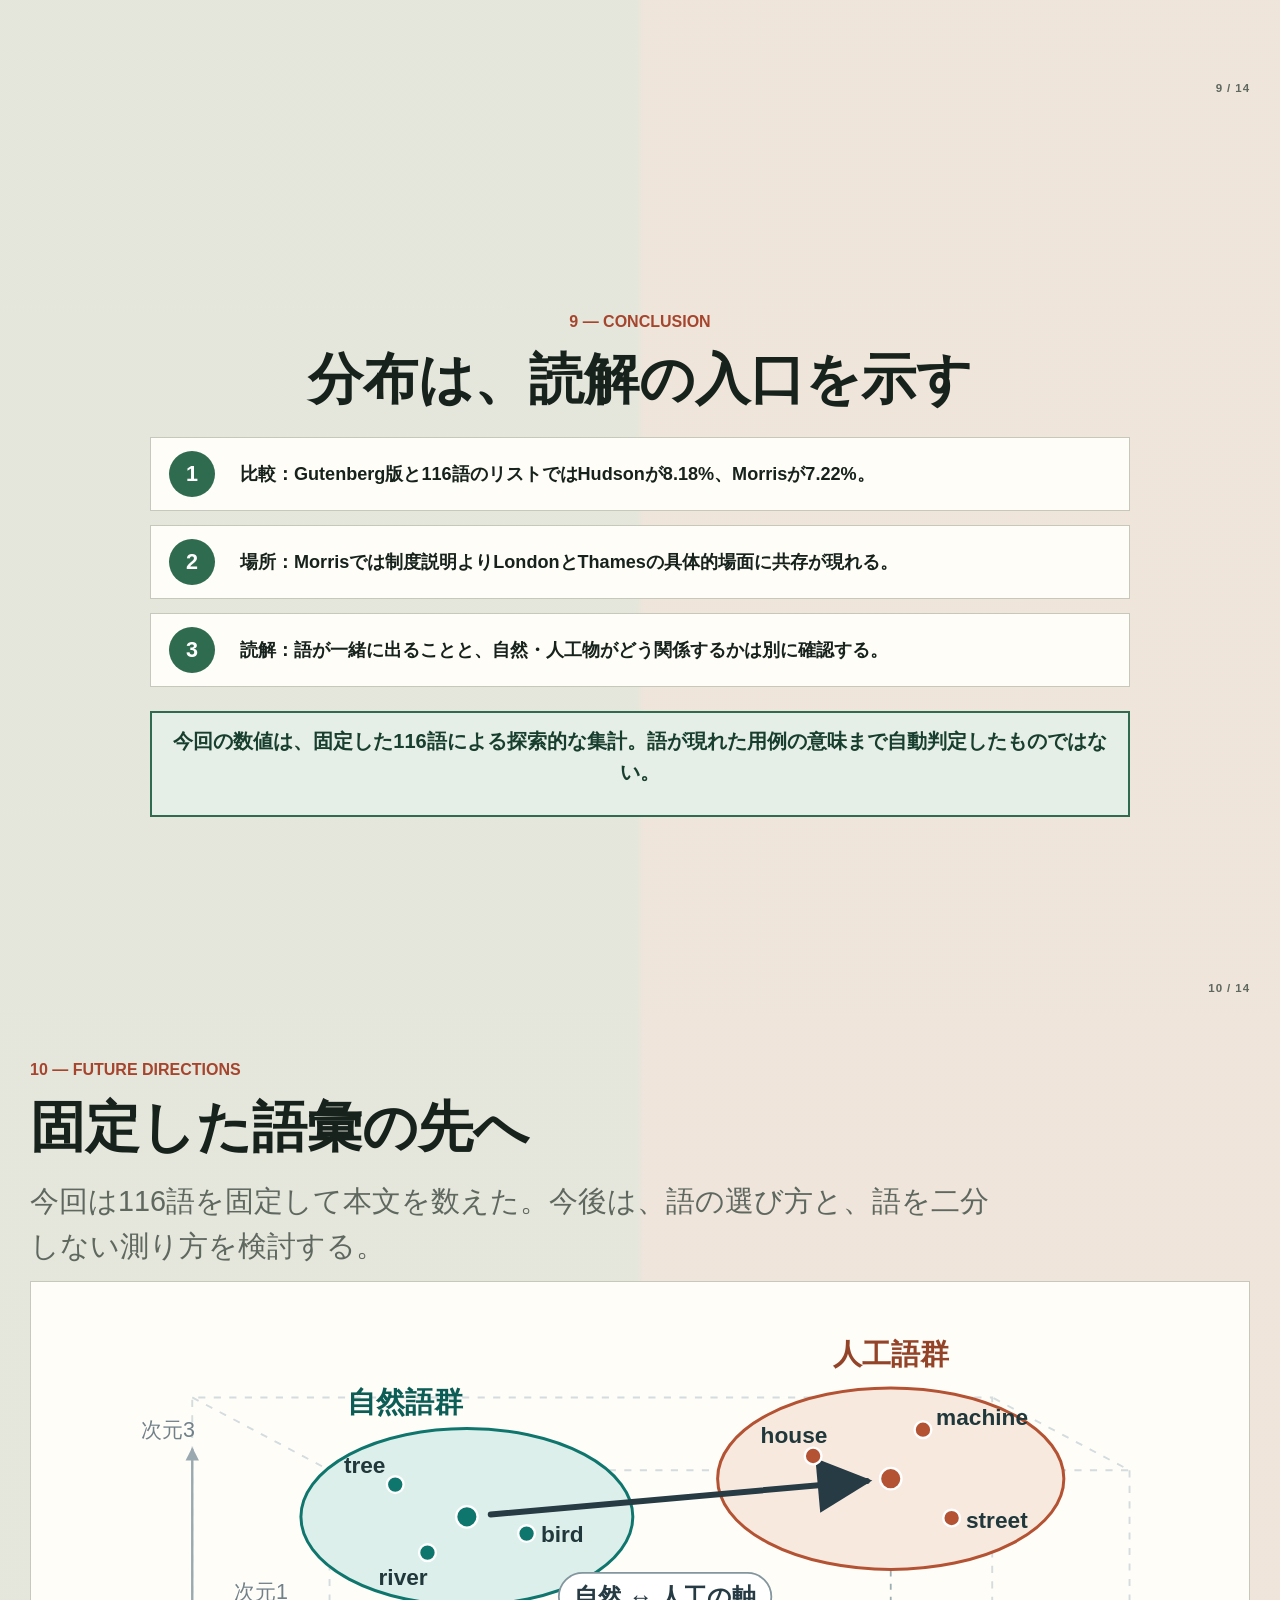
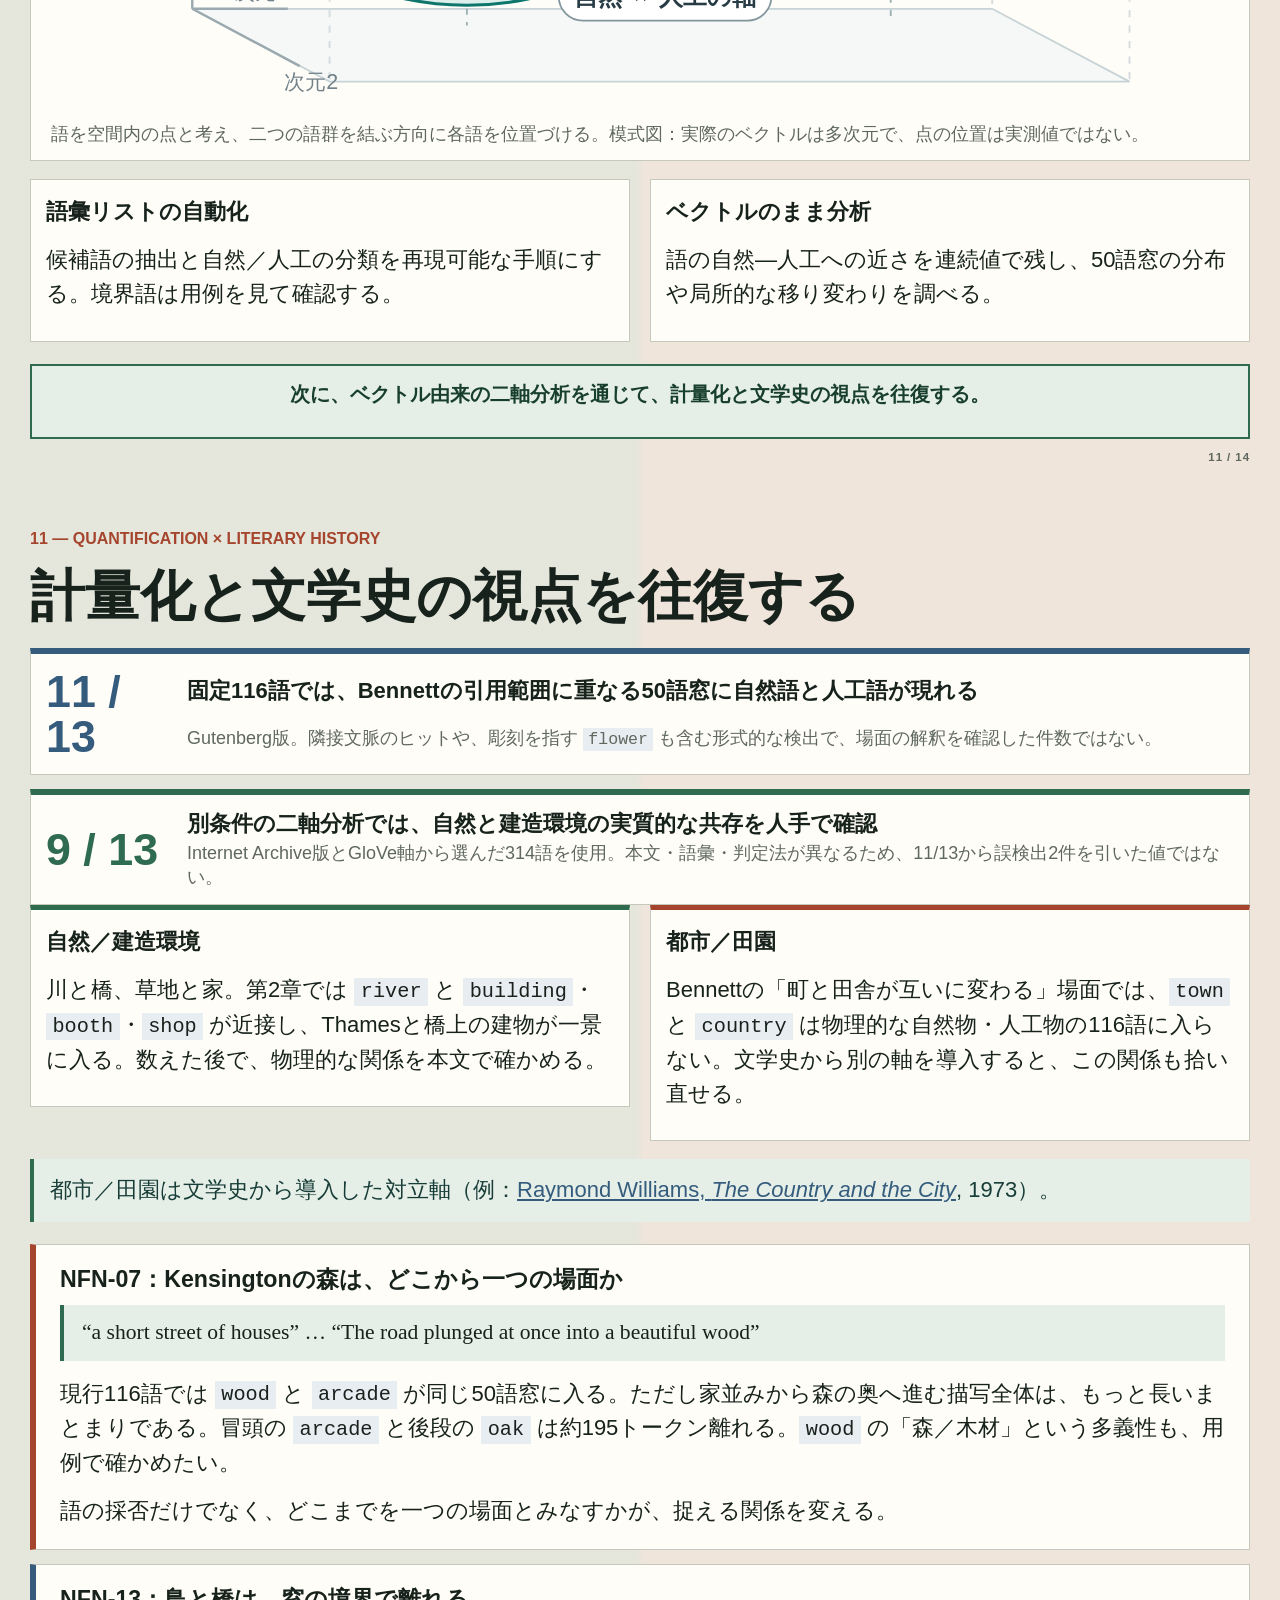
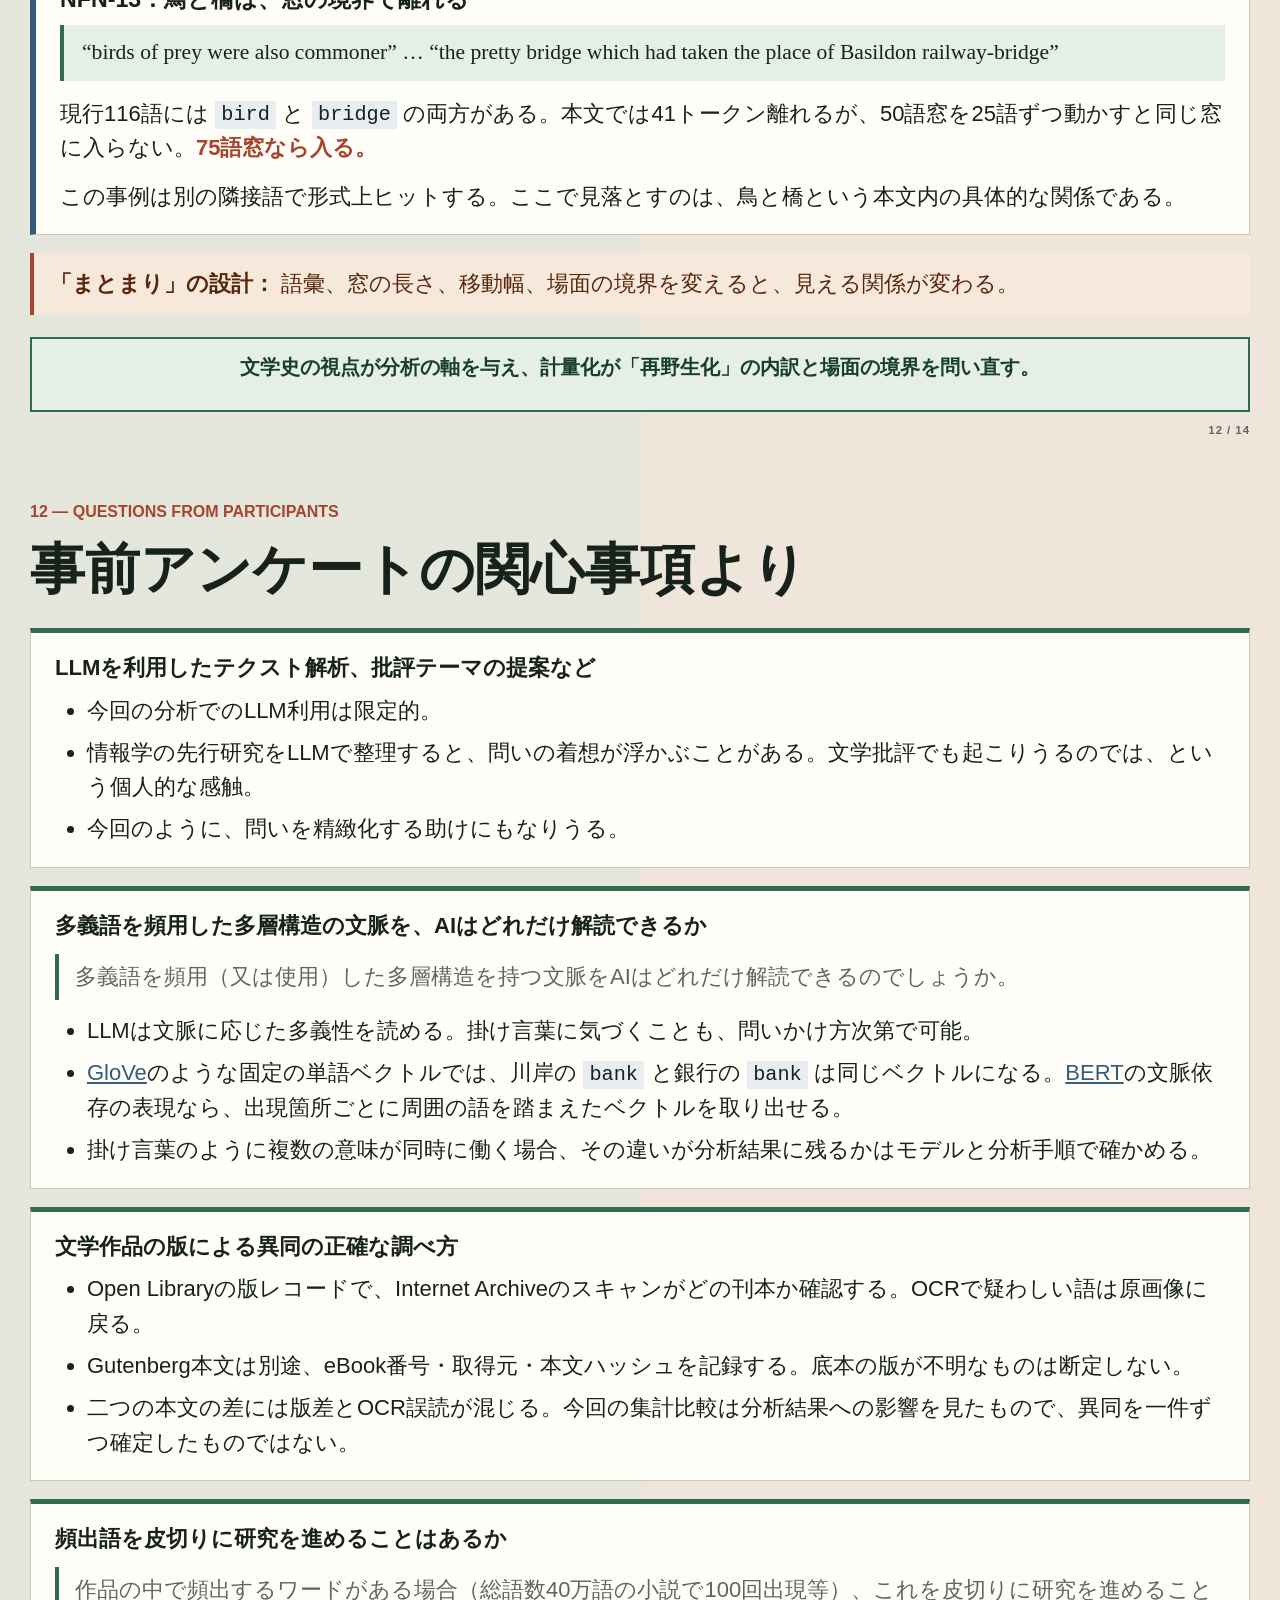
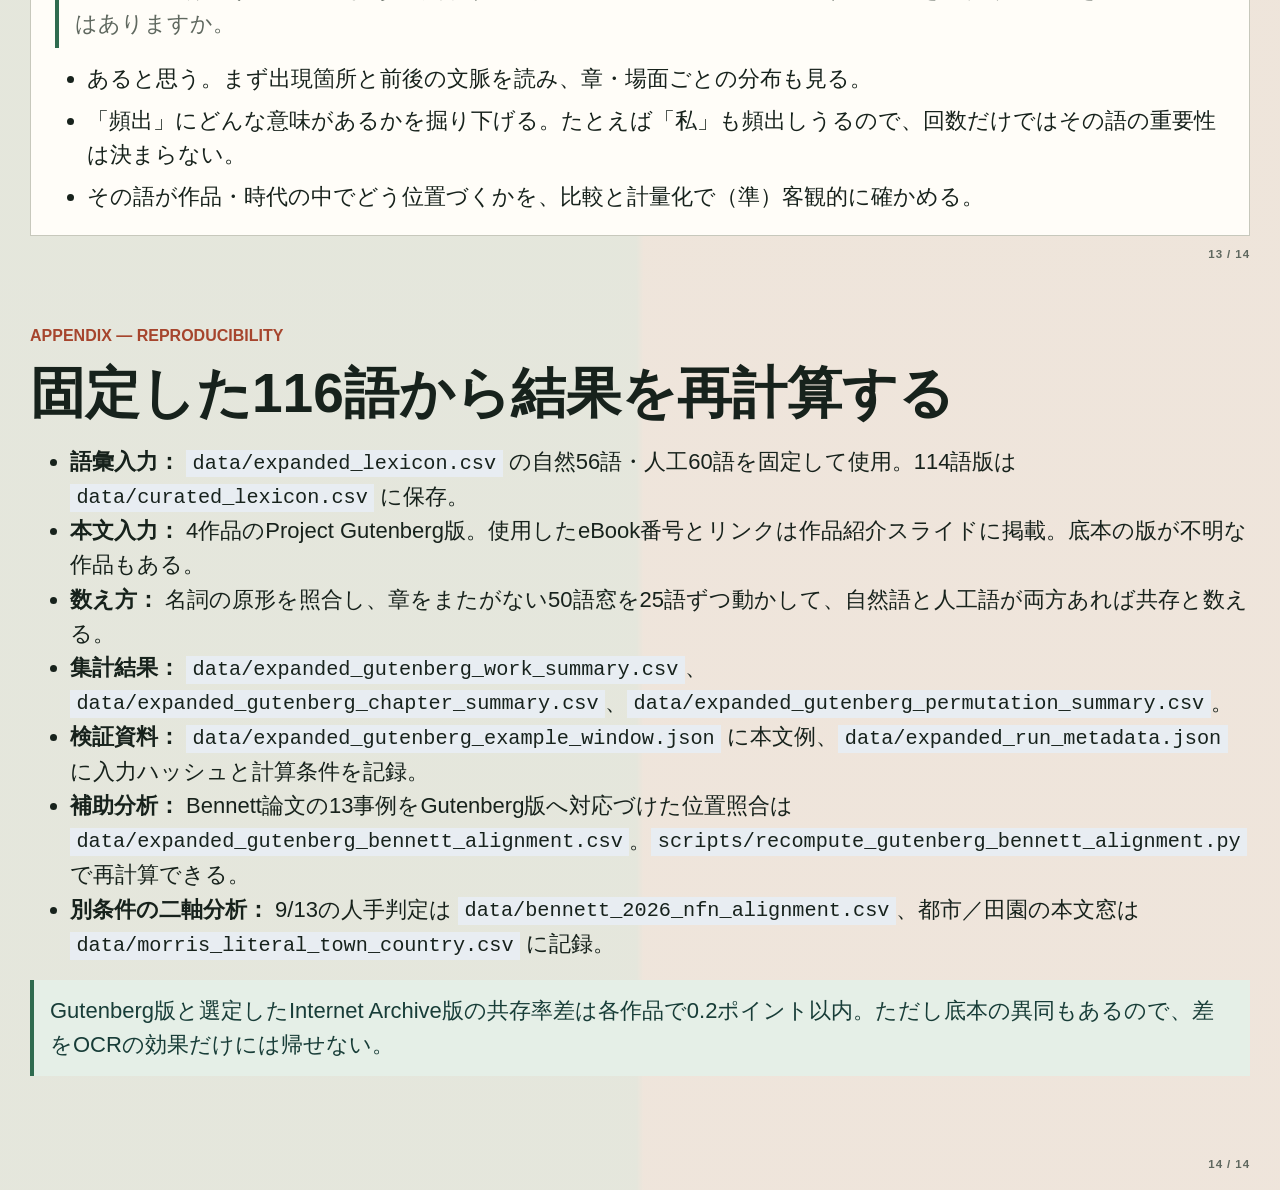
==== commit 45fc7eca: "Explain contextual token embeddings with bank example" ====
--- a/index.html
+++ b/index.html
@@ -950,7 +950,8 @@
 </blockquote>
 <ul>
 <li>LLMは文脈に応じた多義性を読める。掛け言葉に気づくことも、問いかけ方次第で可能。</li>
-<li>その読みをベクトルなどに落とした分析で適切に扱えるかは、モデルと分析手順による。</li>
+<li><a href="https://nlp.stanford.edu/projects/glove/">GloVe</a>のような固定の単語ベクトルでは、川岸の <code>bank</code> と銀行の <code>bank</code> は同じベクトルになる。<a href="https://aclanthology.org/N19-1423/">BERT</a>の文脈依存の表現なら、出現箇所ごとに周囲の語を踏まえたベクトルを取り出せる。</li>
+<li>掛け言葉のように複数の意味が同時に働く場合、その違いが分析結果に残るかはモデルと分析手順で確かめる。</li>
 </ul>
 </section>
 <section id="文学作品の版による異同の正確な調べ方" class="level3 panel">
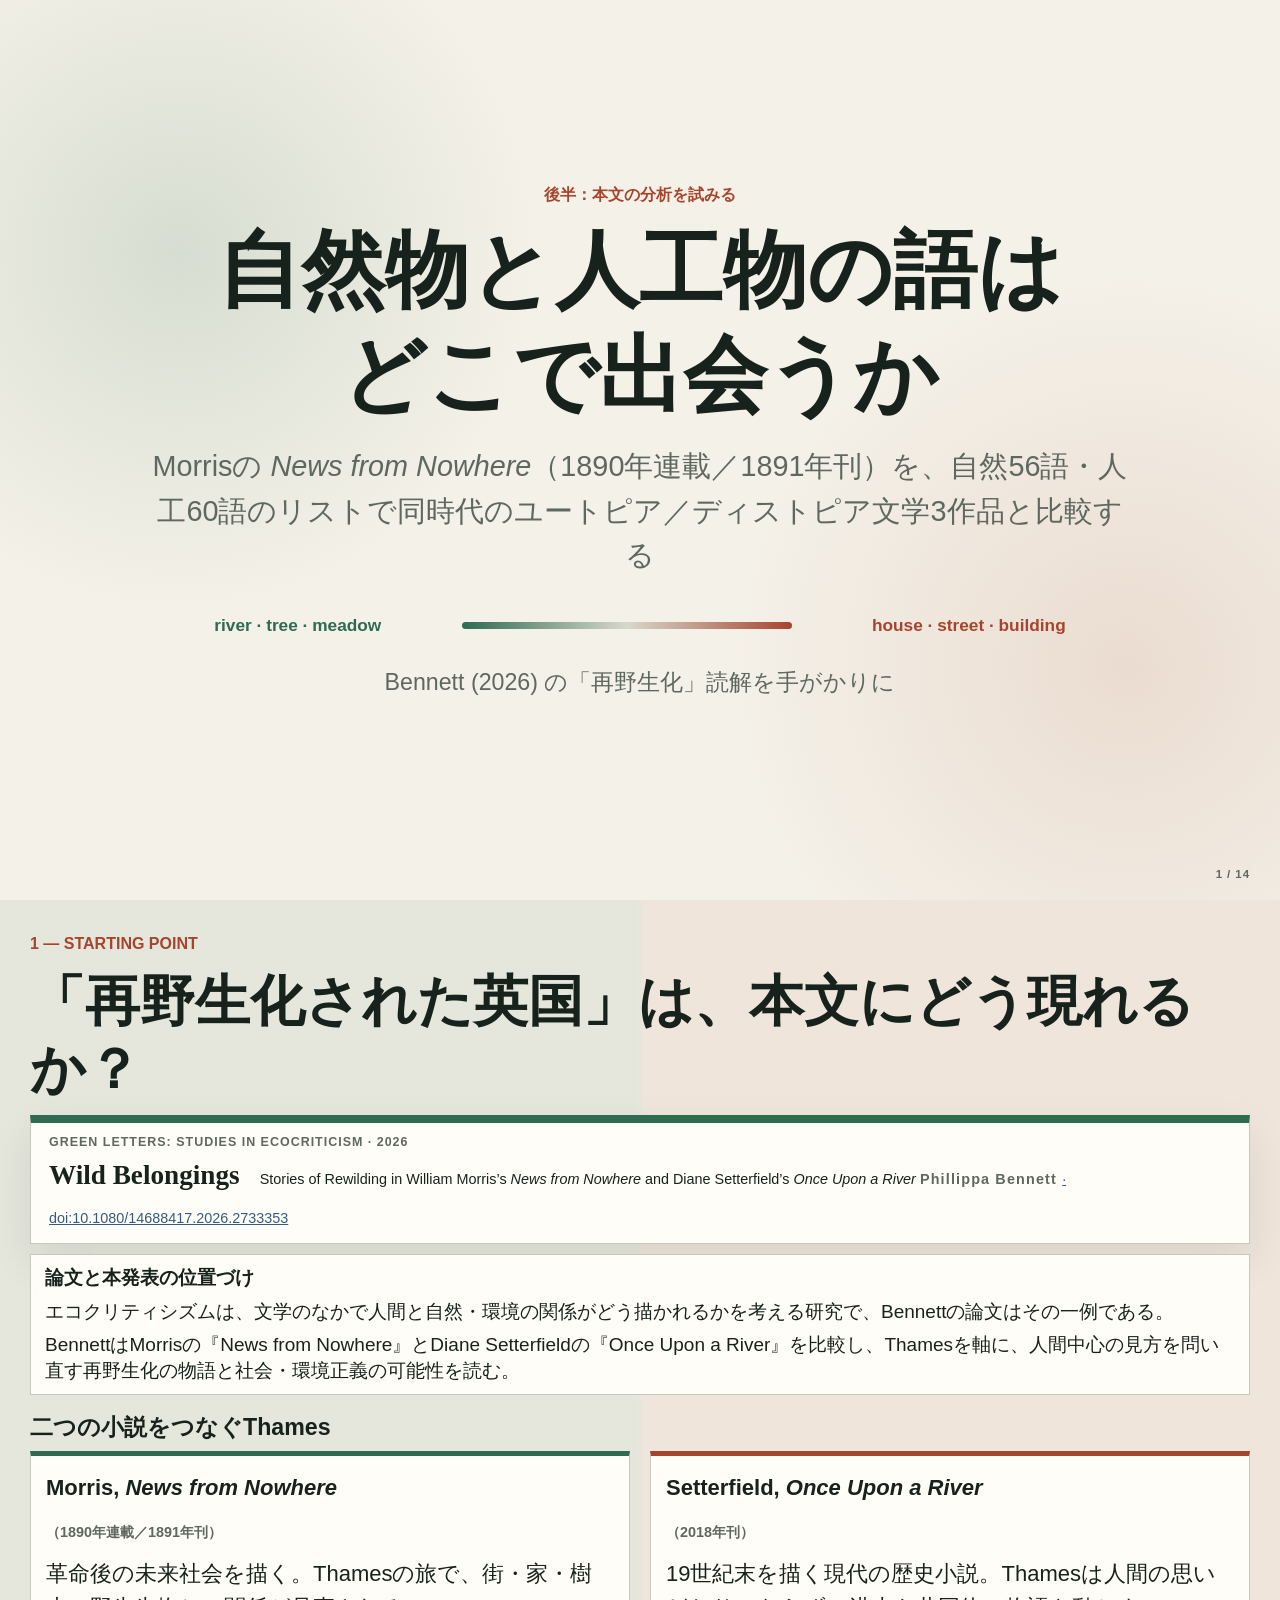
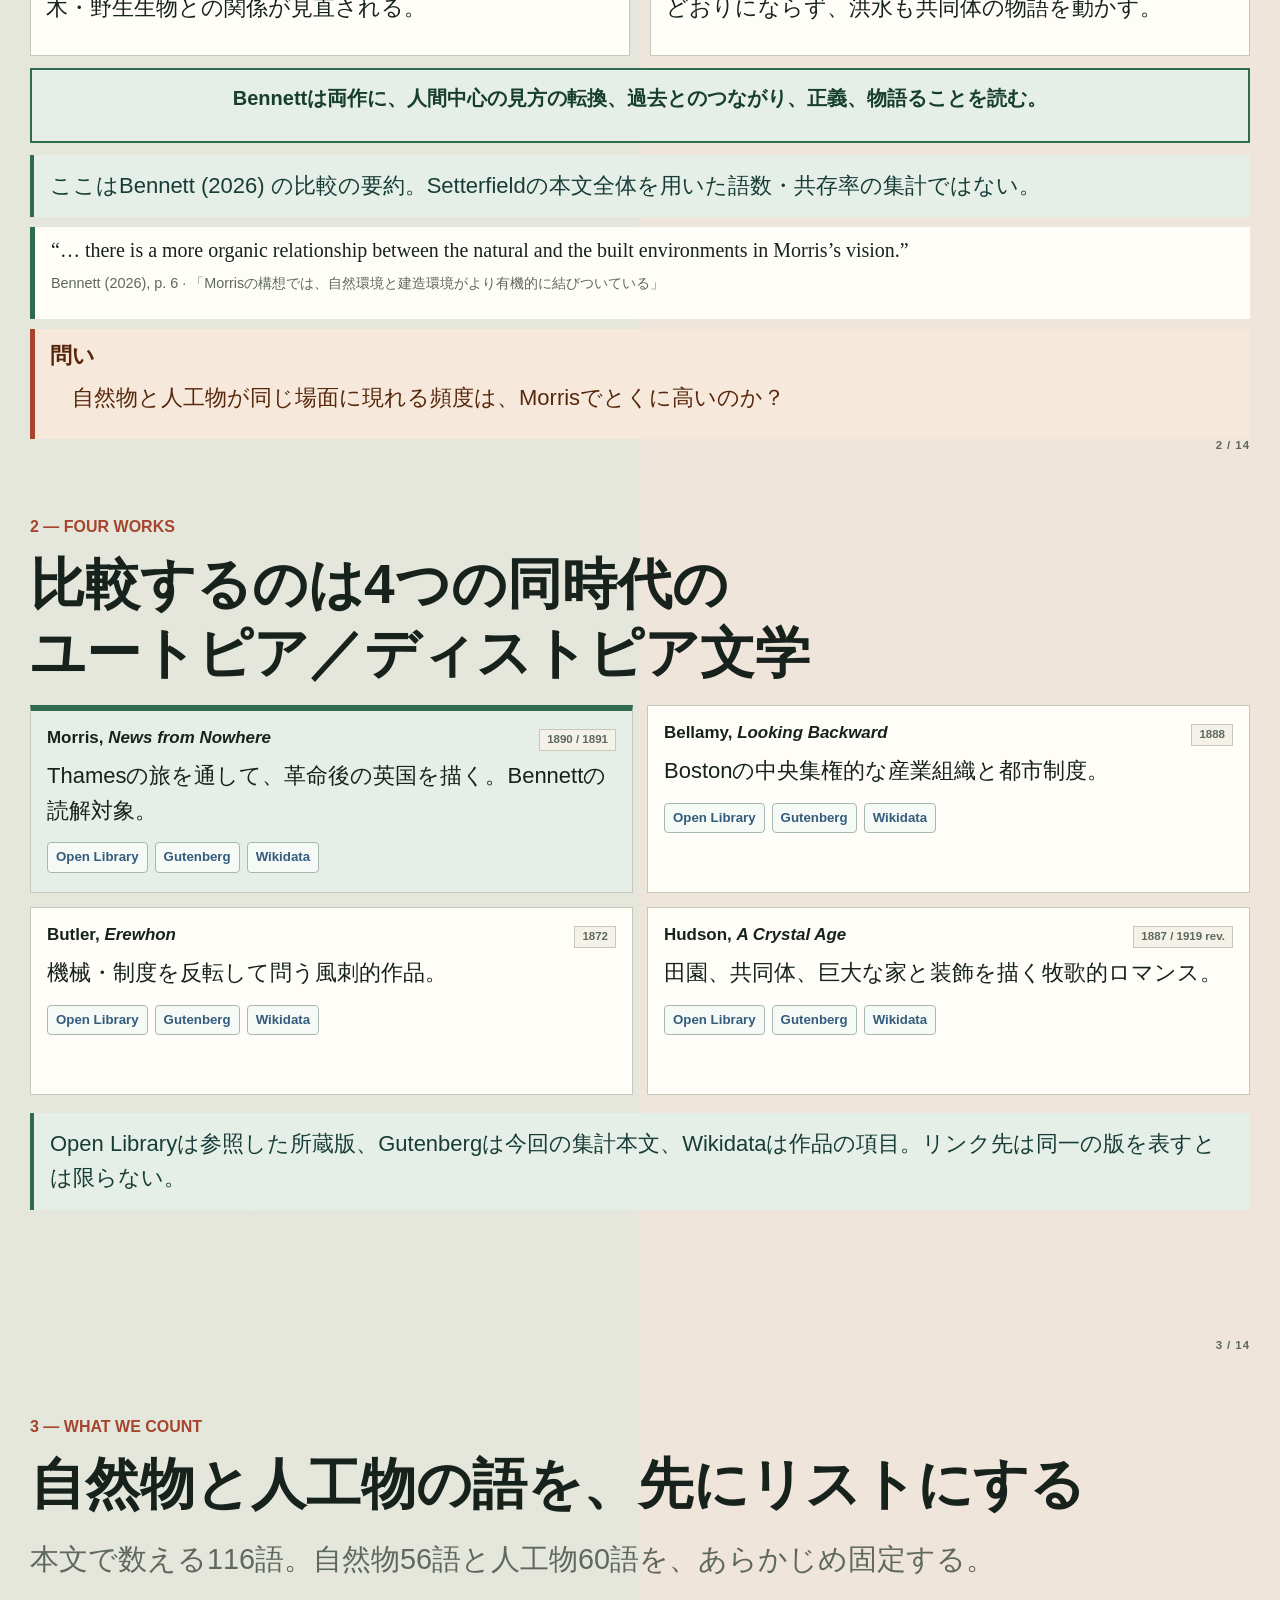
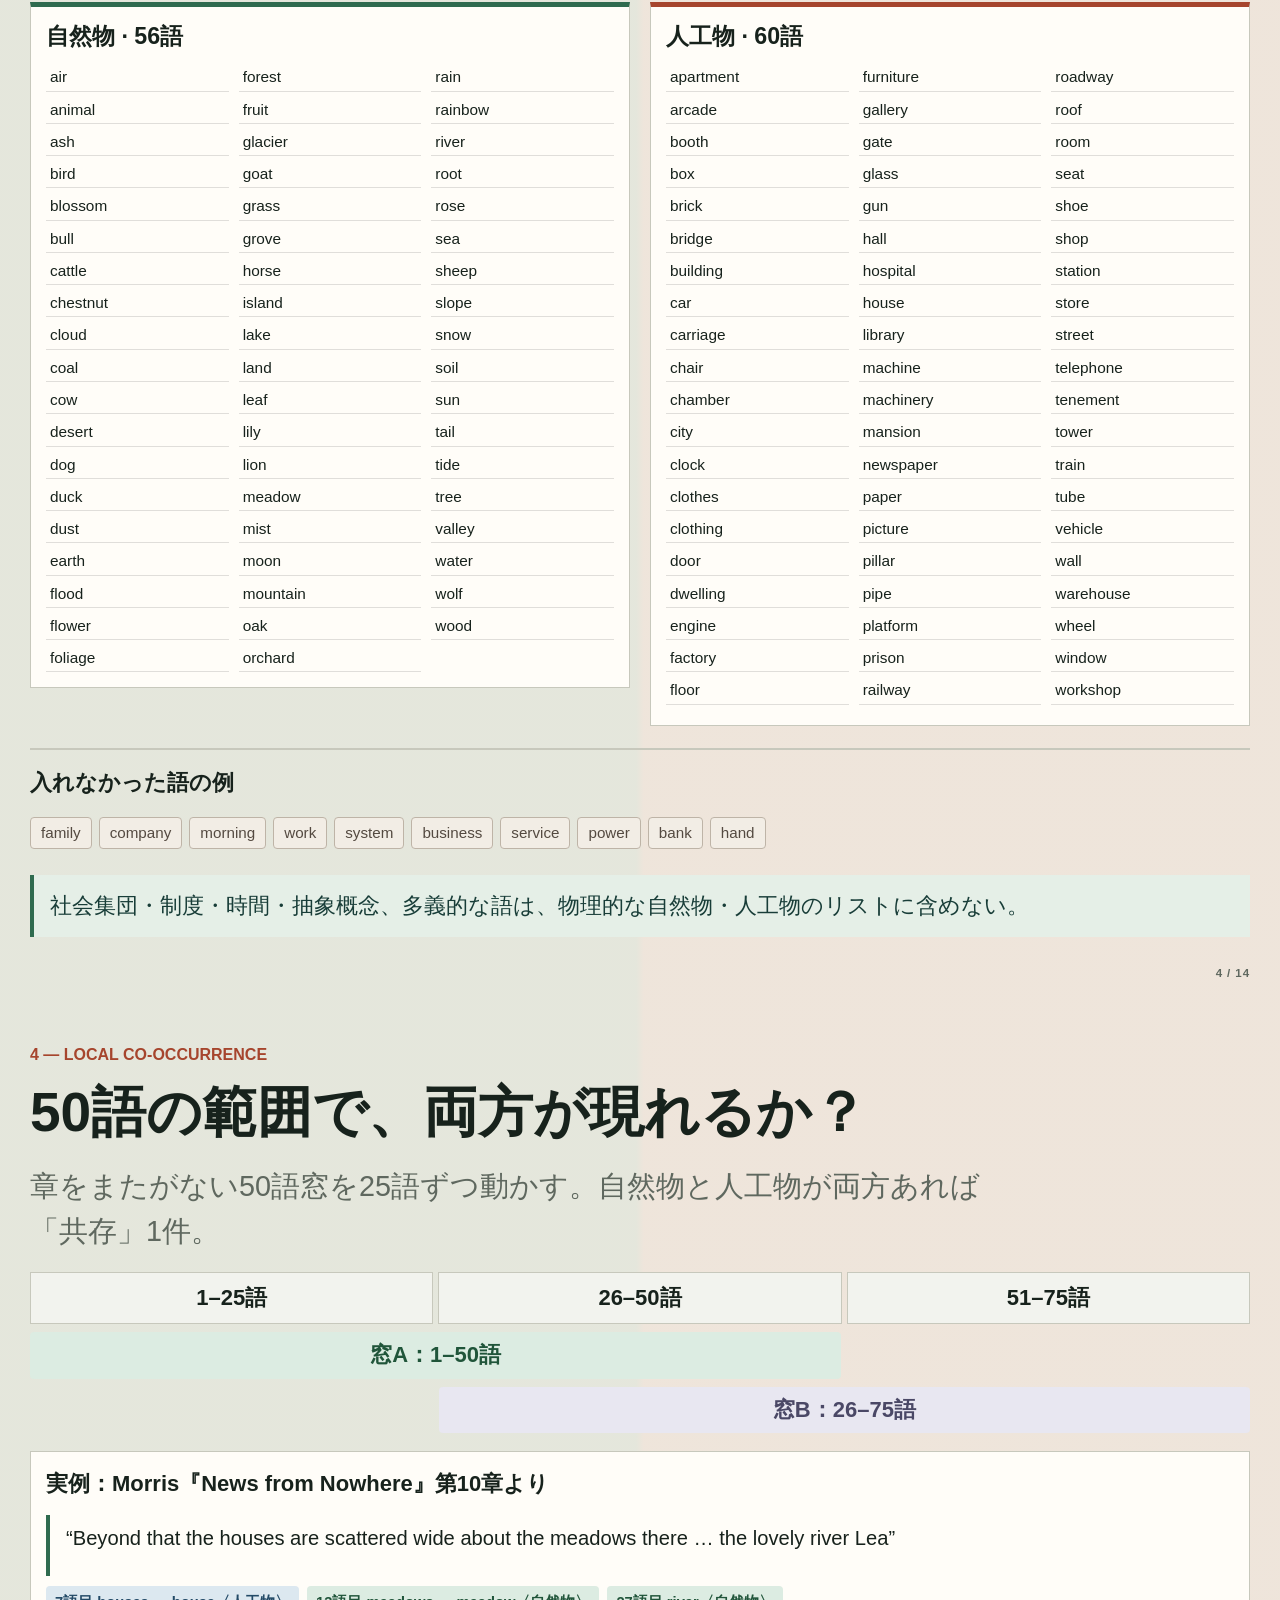
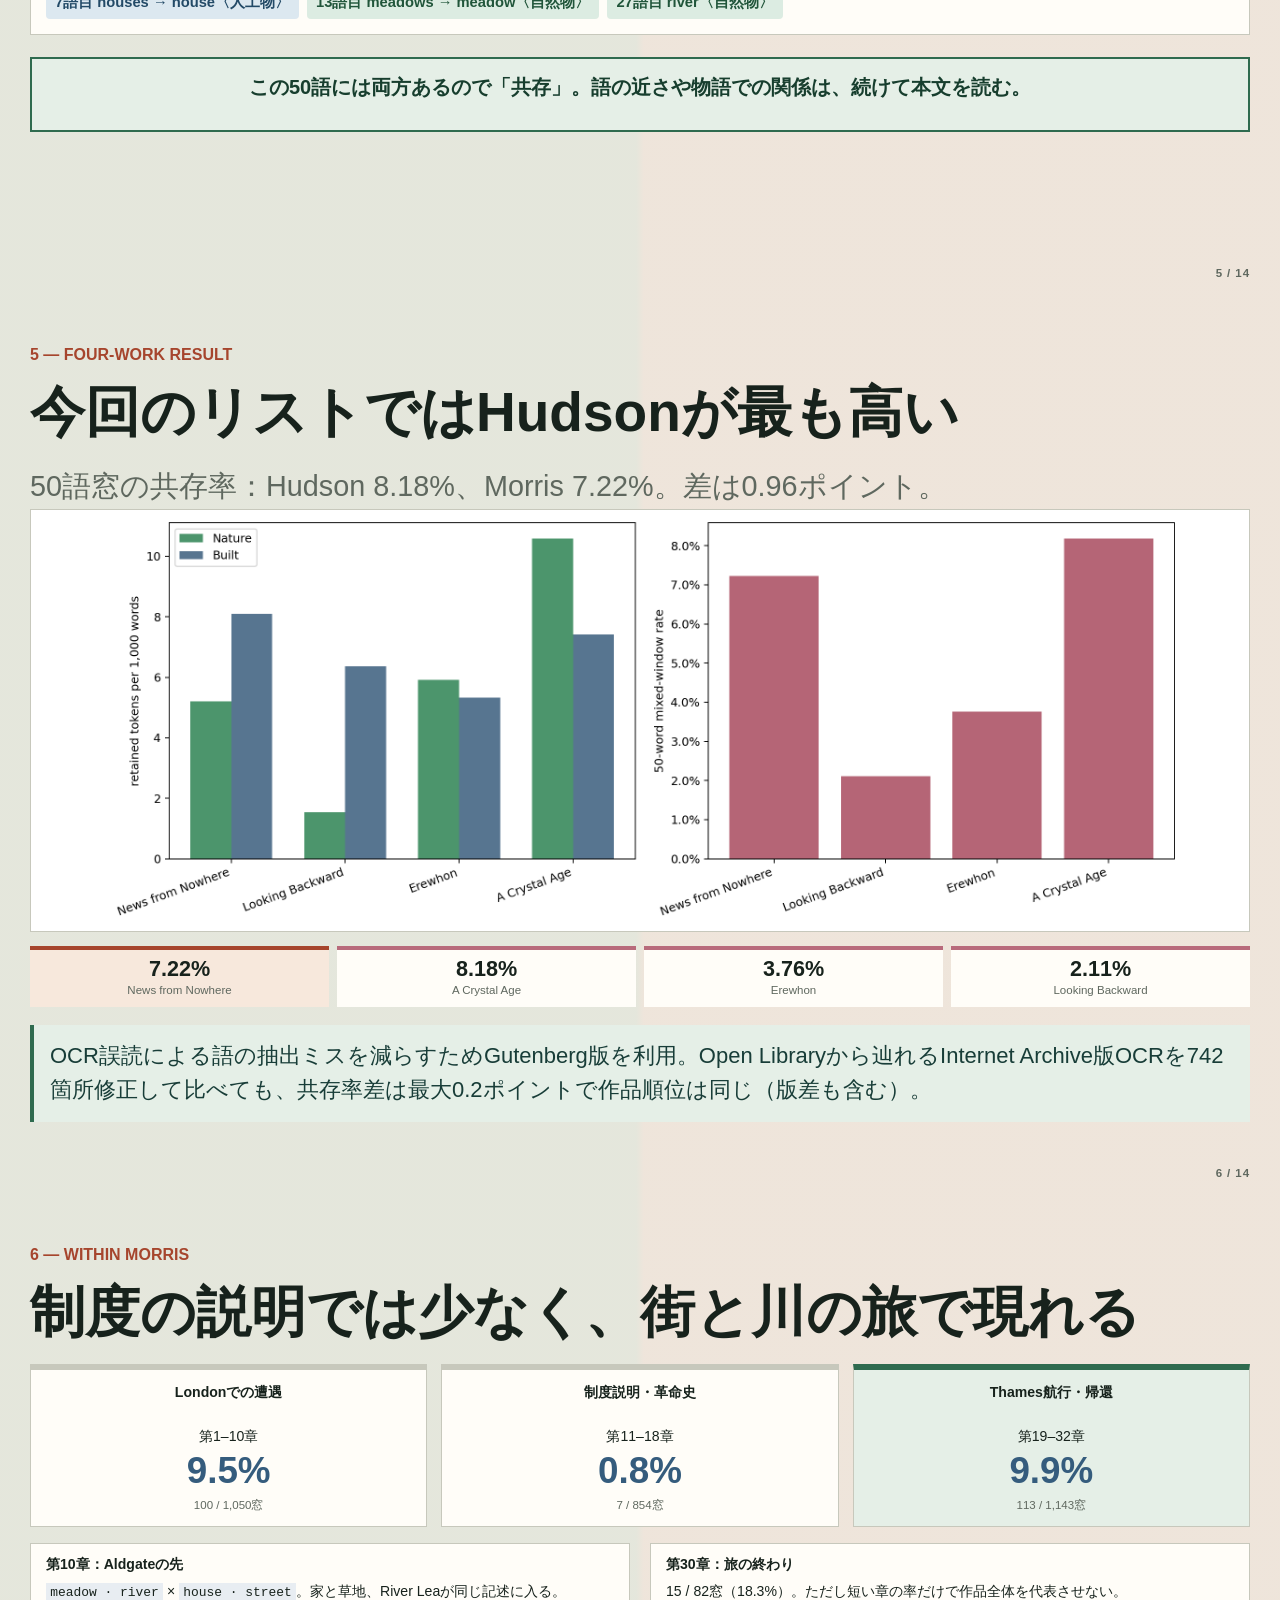
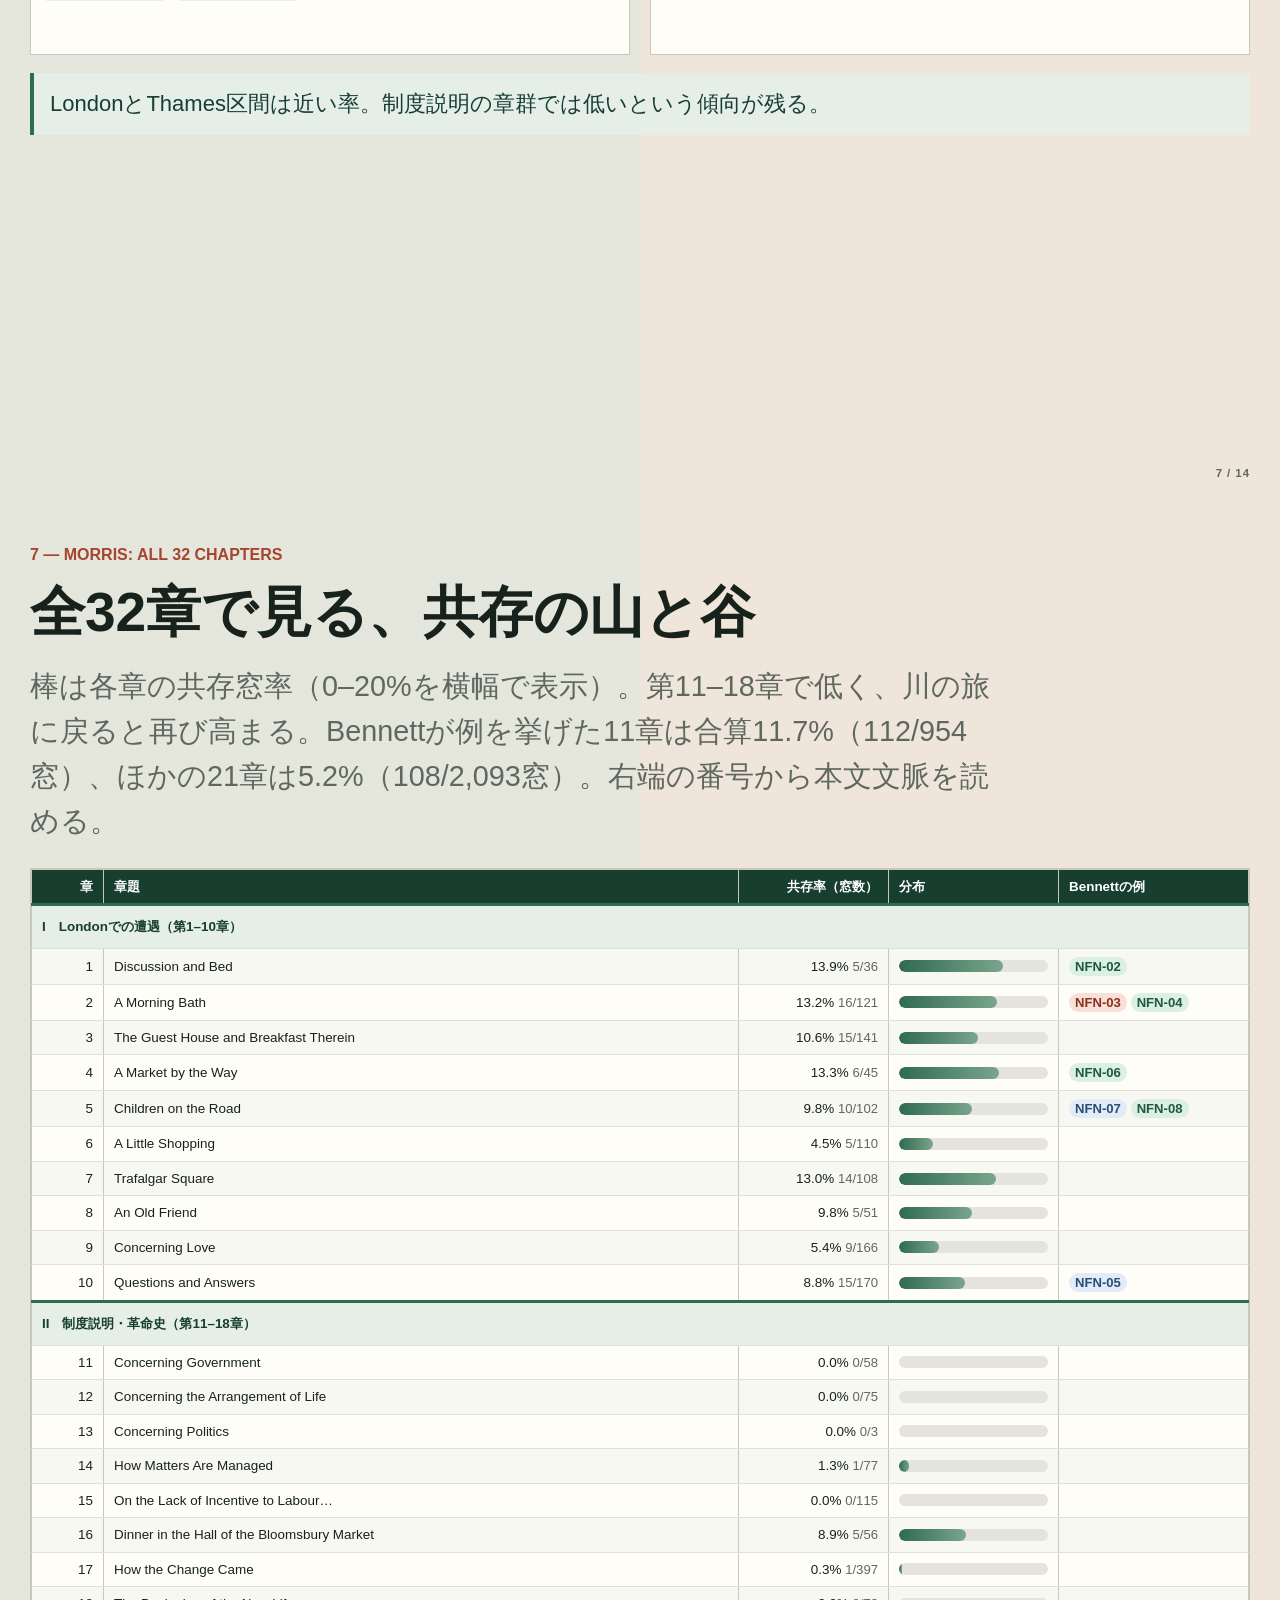
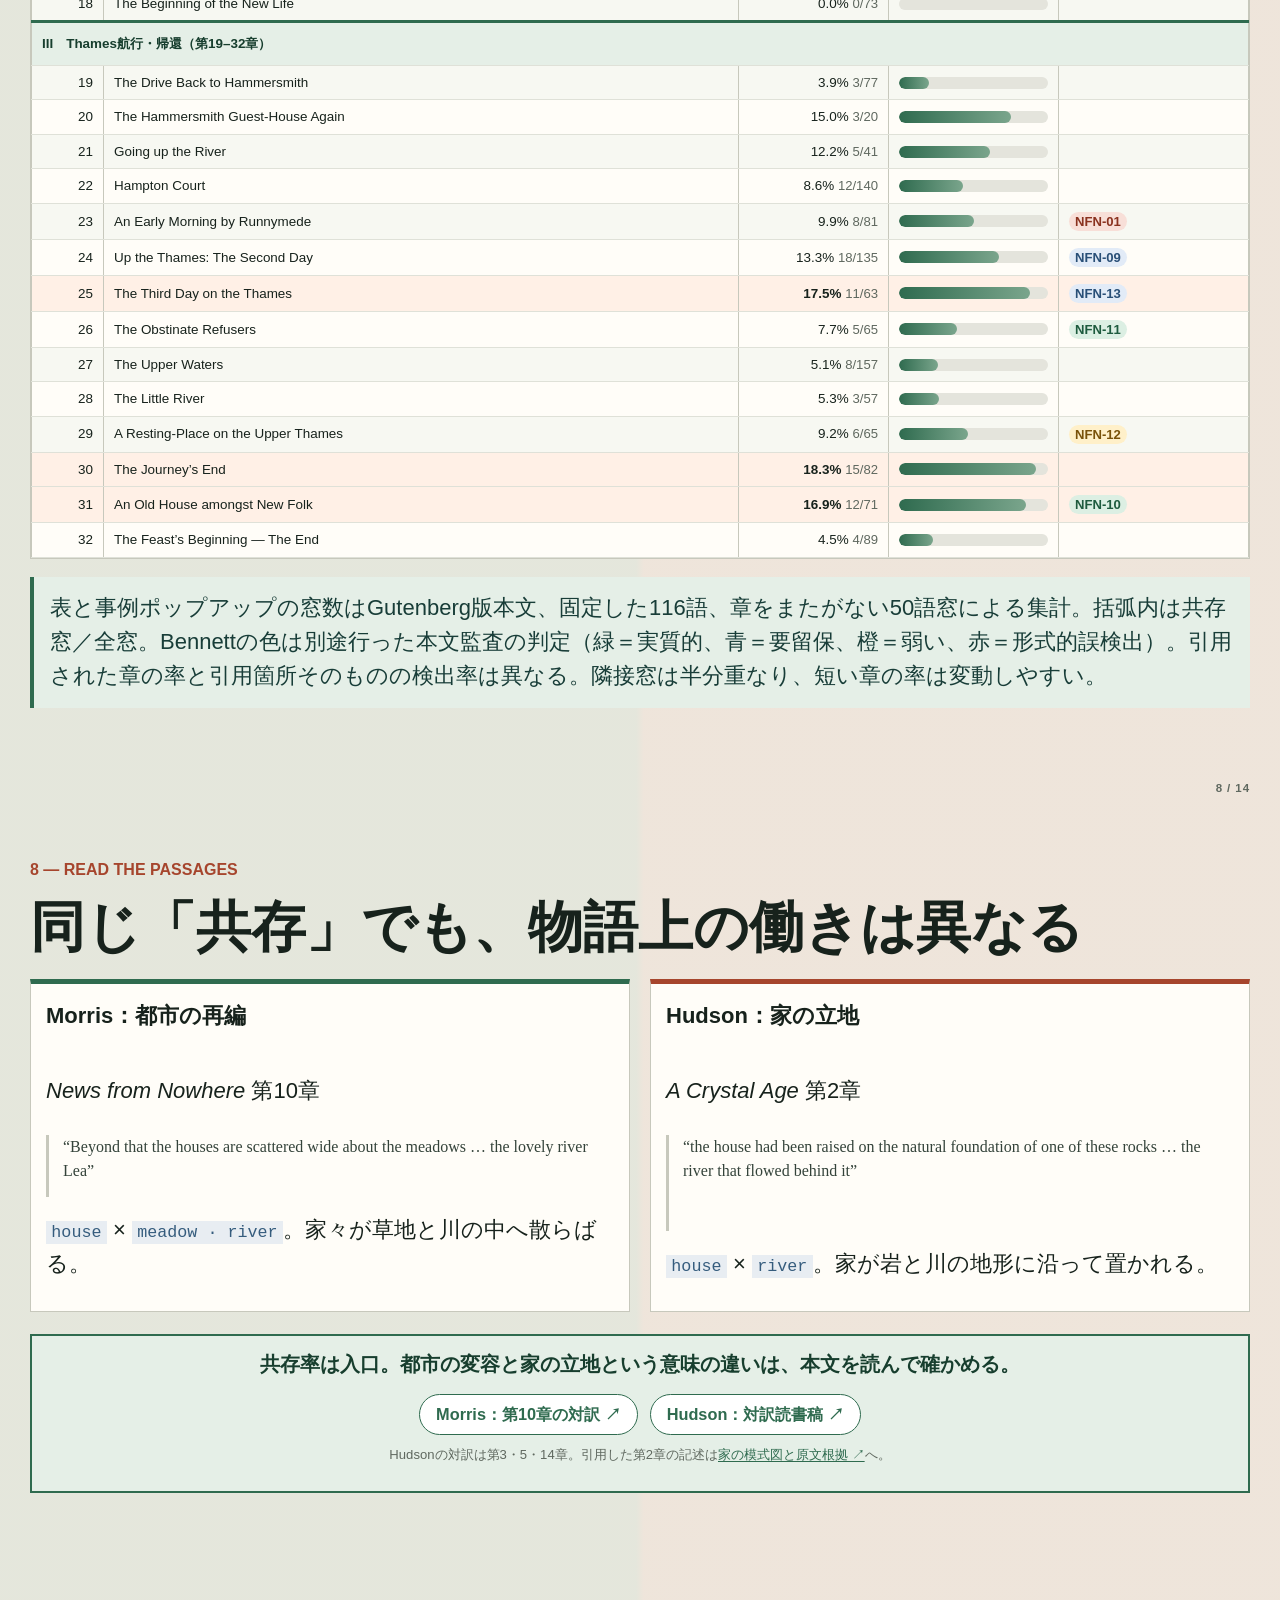
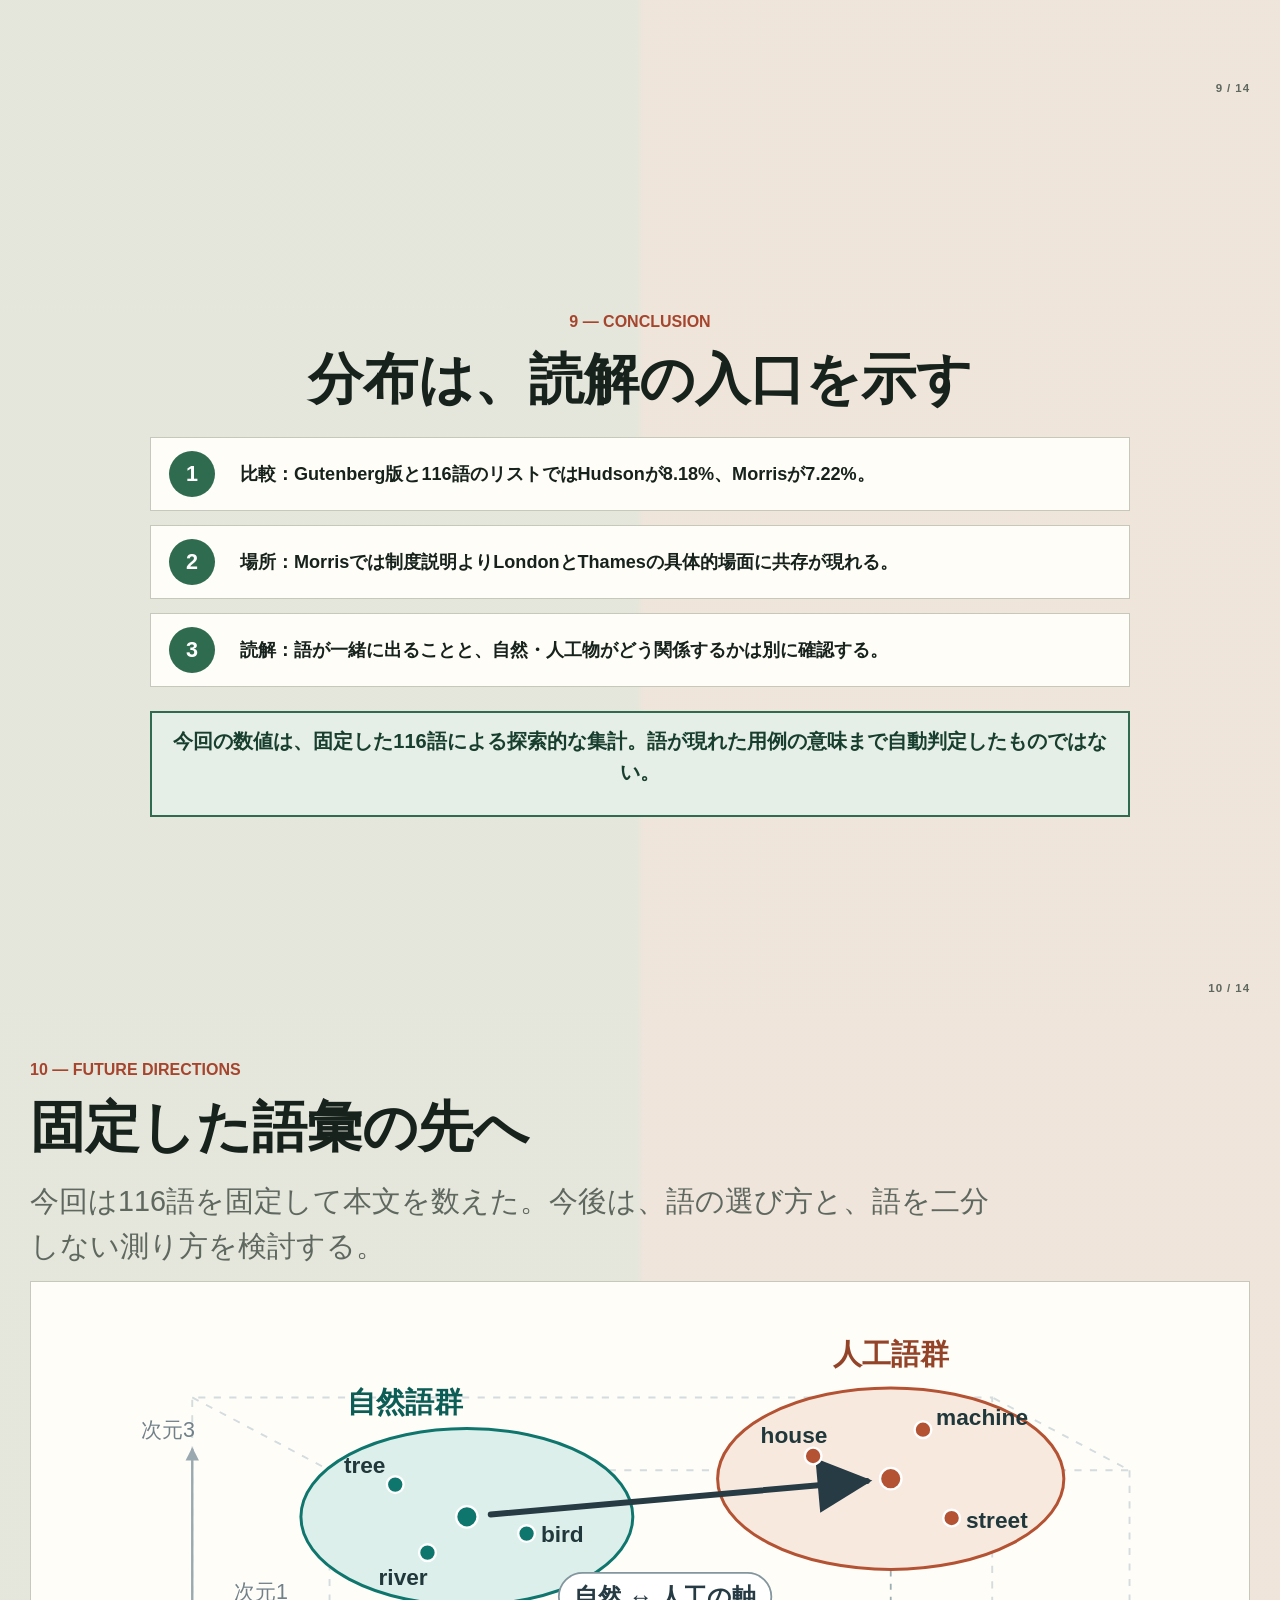
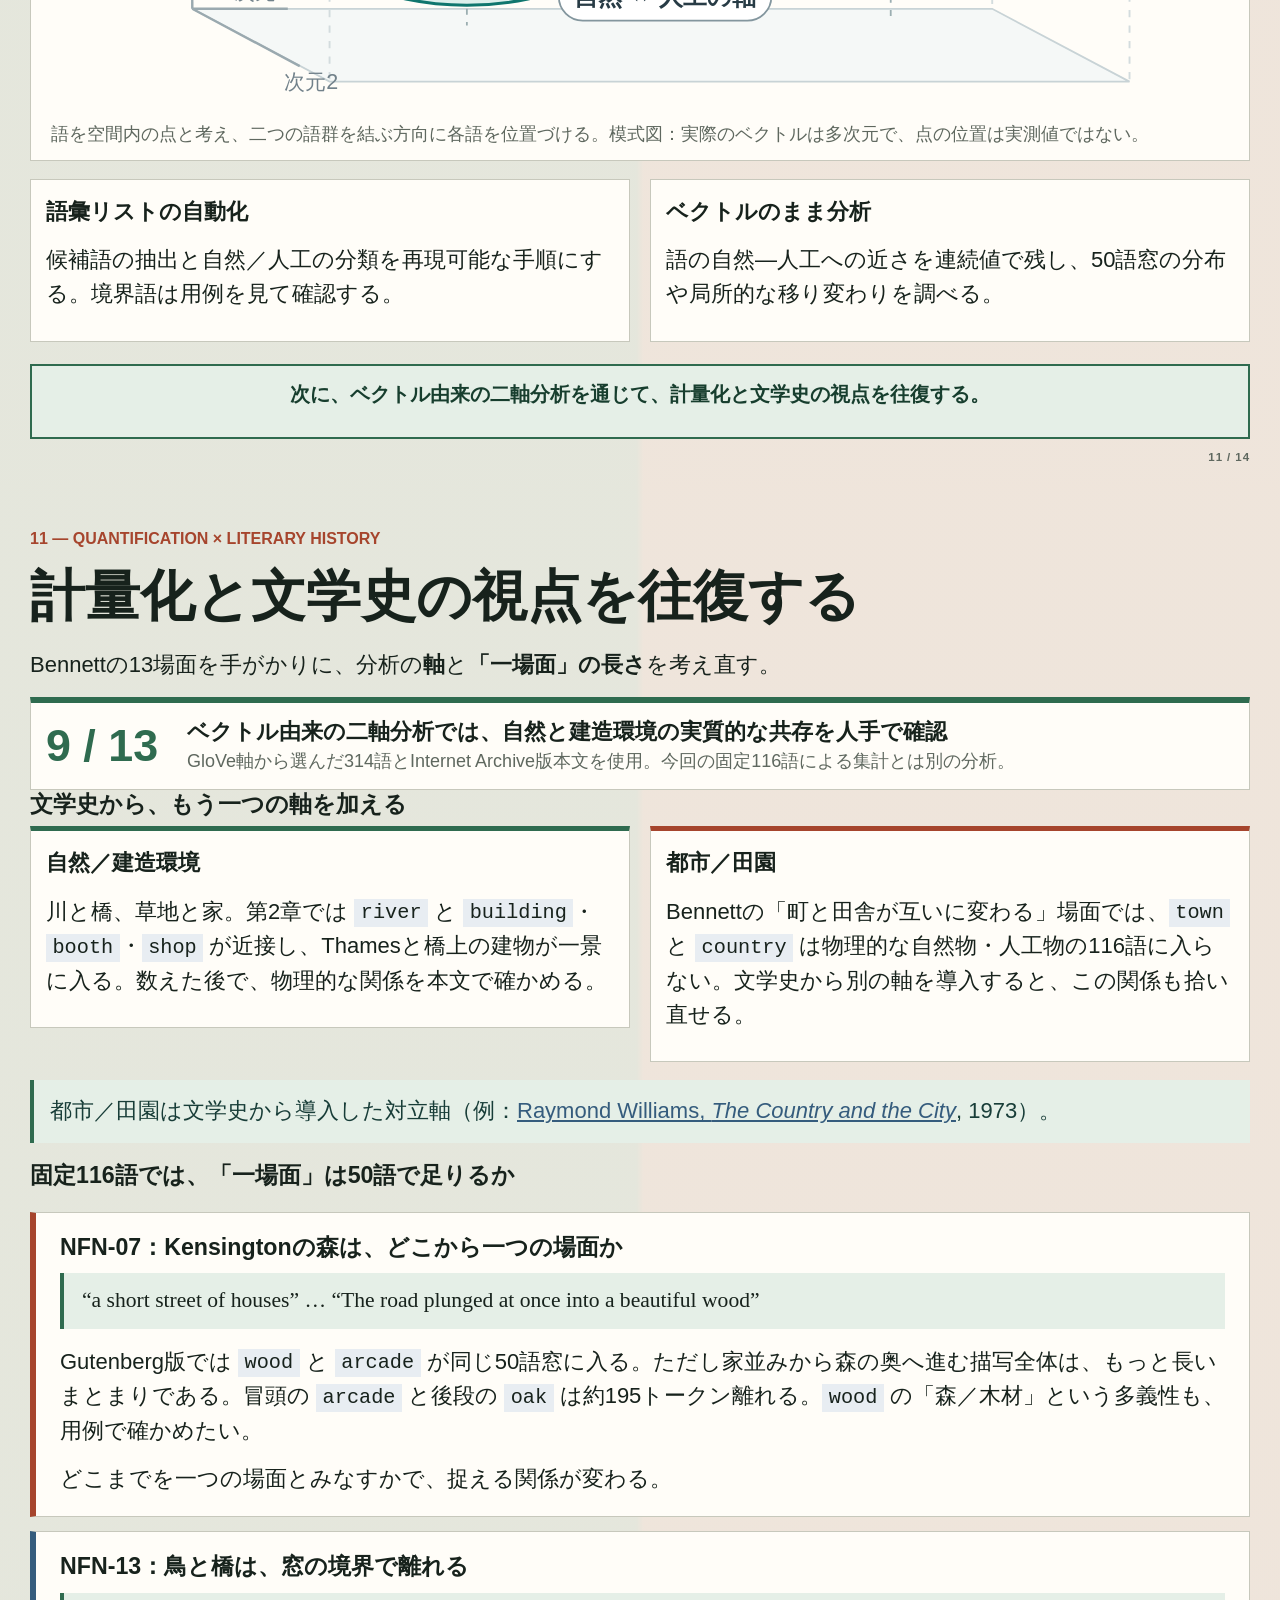
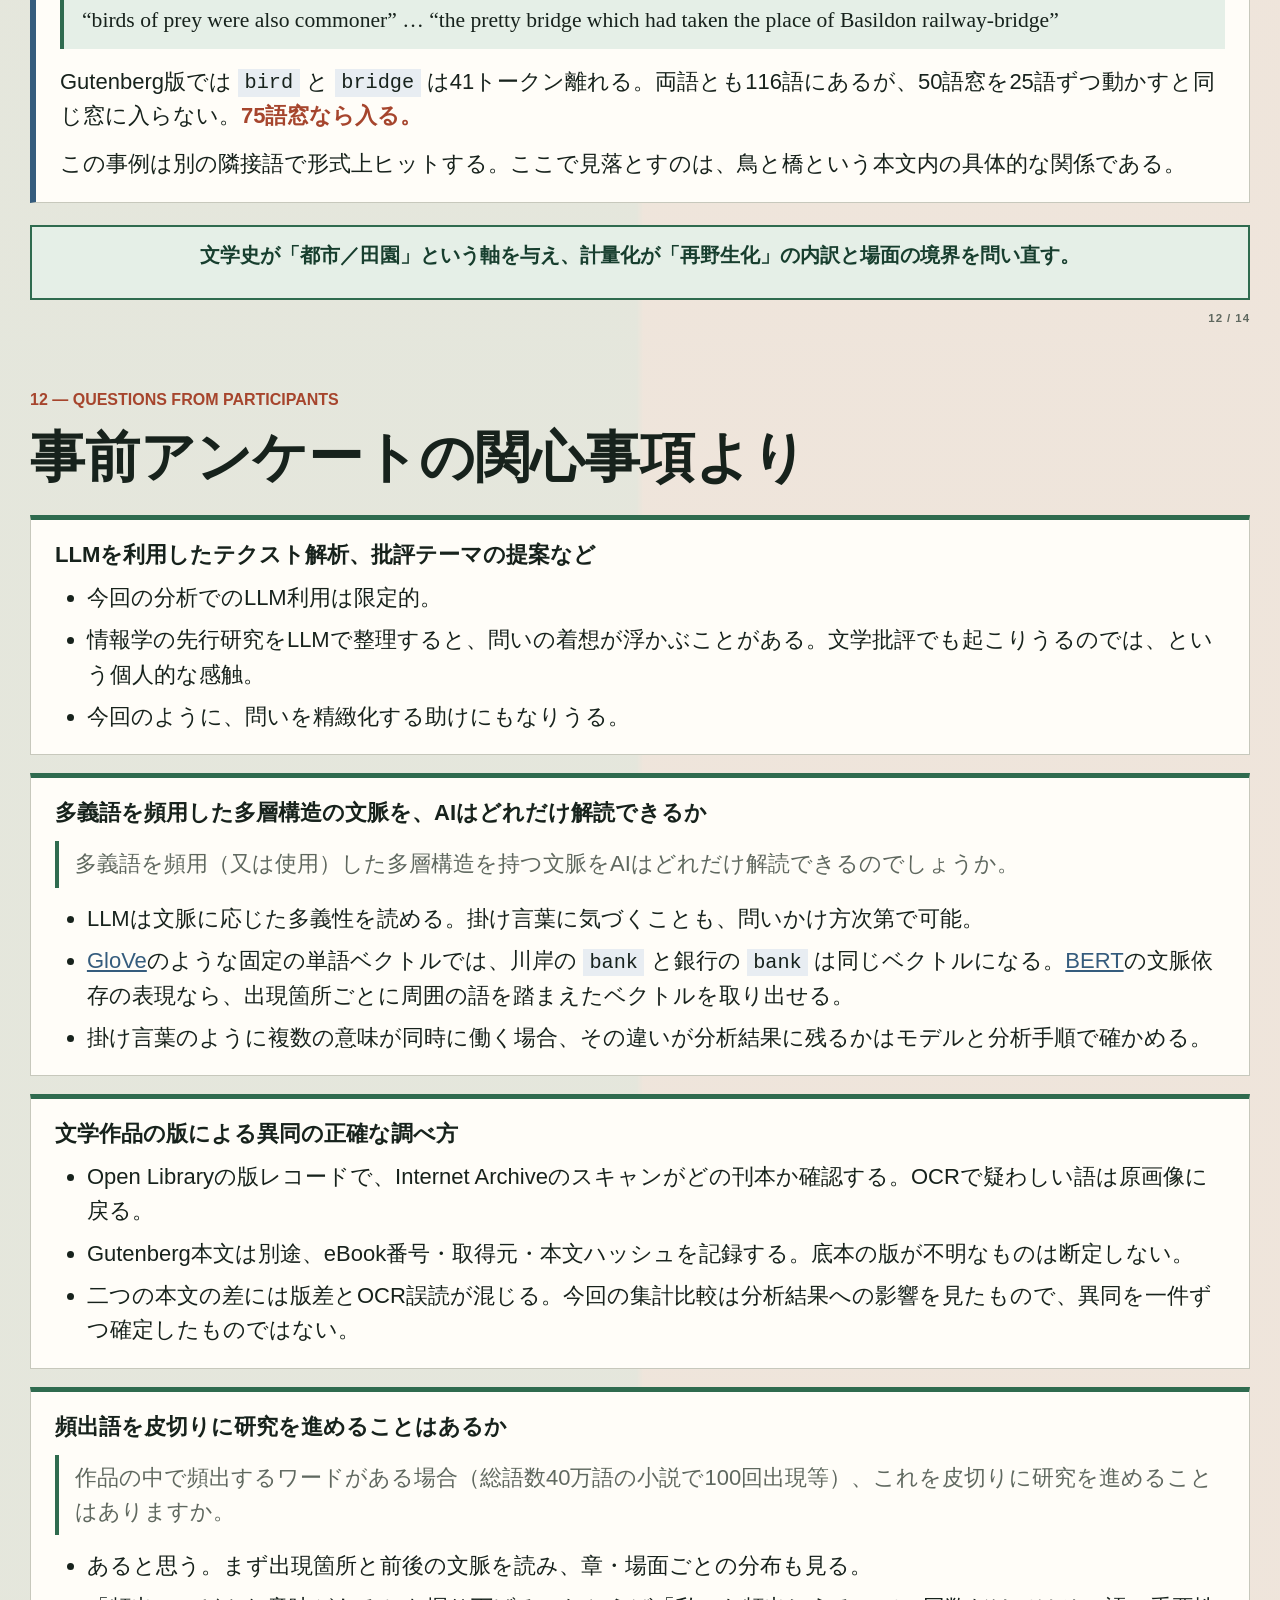
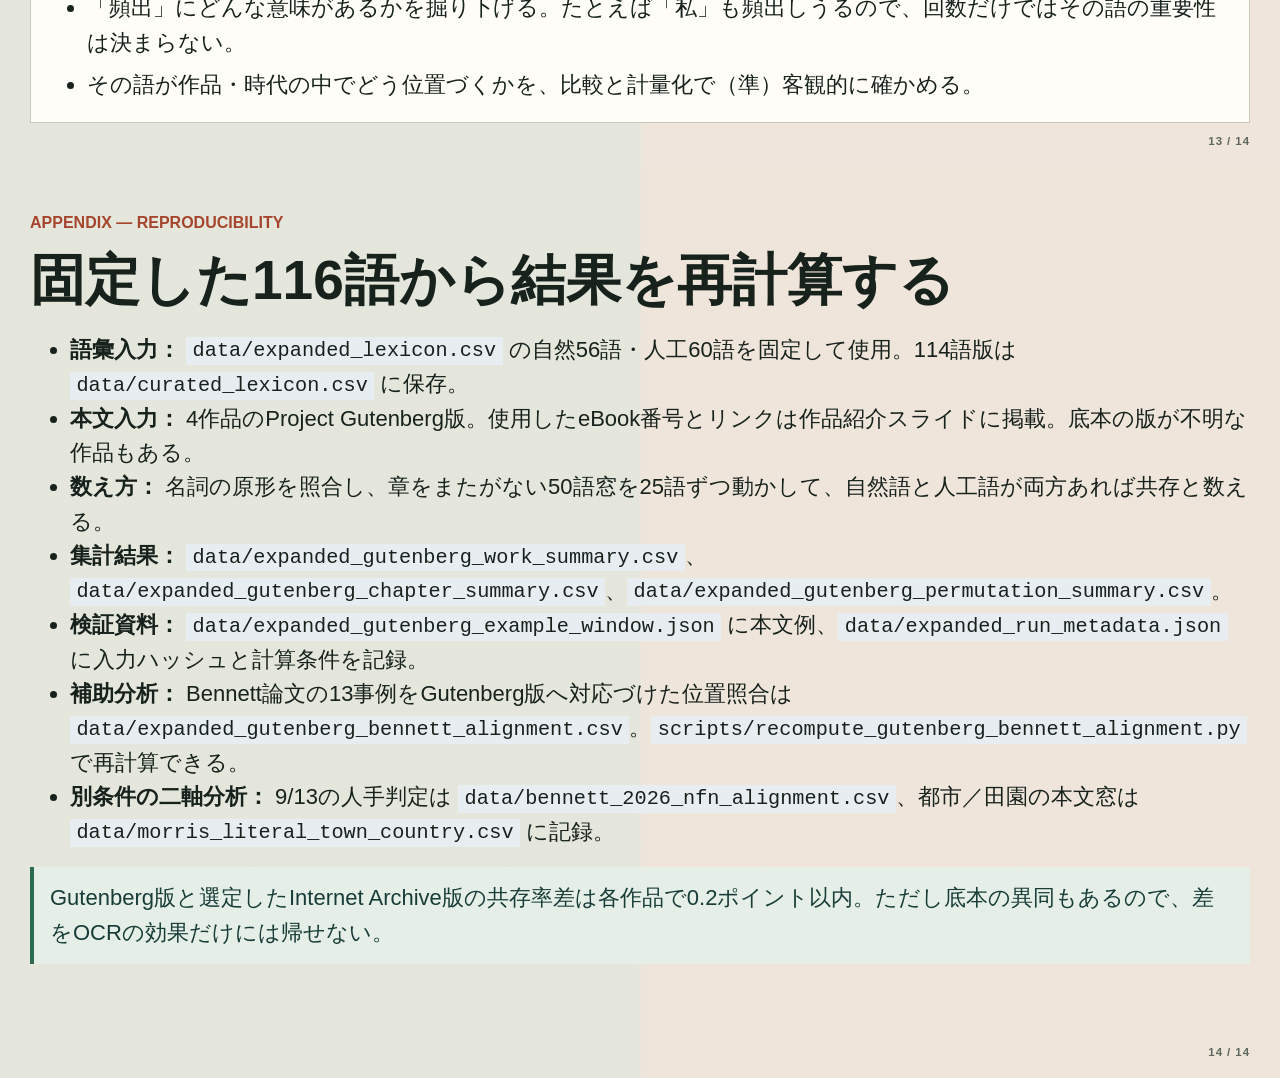
==== commit 6deec663: "Clarify Bennett comparison slide around axes and scene boundaries" ====
--- a/index.html
+++ b/index.html
@@ -113,7 +113,7 @@
         });
       });
     </script>
-    <link rel="stylesheet" href="assets/presentation.css?v=25" />
+    <link rel="stylesheet" href="assets/presentation.css?v=26" />
   </head>
   <body>
     <svg width="0" height="0" style="position: absolute" aria-hidden="true" focusable="false">
@@ -885,12 +885,12 @@
 </div>
 <section id="計量化と文学史の視点を往復する" class="level2">
 <h2>計量化と文学史の視点を往復する</h2>
-<div class="panel vector-result formal-result">
-<p><b>11 / 13</b><span>固定116語では、Bennettの引用範囲に重なる50語窓に自然語と人工語が現れる</span> <small>Gutenberg版。隣接文脈のヒットや、彫刻を指す <code>flower</code> も含む形式的な検出で、場面の解釈を確認した件数ではない。</small></p>
-</div>
+<p>Bennettの13場面を手がかりに、分析の<strong>軸</strong>と<strong>「一場面」の長さ</strong>を考え直す。</p>
 <div class="panel vector-result">
-<p><b>9 / 13</b><span>別条件の二軸分析では、自然と建造環境の実質的な共存を人手で確認</span> <small>Internet Archive版とGloVe軸から選んだ314語を使用。本文・語彙・判定法が異なるため、11/13から誤検出2件を引いた値ではない。</small></p>
-</div>
+<p><b>9 / 13</b><span>ベクトル由来の二軸分析では、自然と建造環境の実質的な共存を人手で確認</span> <small>GloVe軸から選んだ314語とInternet Archive版本文を使用。今回の固定116語による集計とは別の分析。</small></p>
+</div>
+<section id="文学史からもう一つの軸を加える" class="level3">
+<h3>文学史から、もう一つの軸を加える</h3>
 <div class="two-col concept-grid">
 <div class="panel nature-panel">
 <p><strong>自然／建造環境</strong></p>
@@ -904,27 +904,28 @@
 <div class="note">
 <p>都市／田園は文学史から導入した対立軸（例：<a href="https://books.google.com/books/about/The_Country_and_the_City.html?id=3o57NbjApJkC">Raymond Williams, <em>The Country and the City</em></a>, 1973）。</p>
 </div>
+</section>
+<section id="固定116語では一場面は50語で足りるか" class="level3">
+<h3>固定116語では、「一場面」は50語で足りるか</h3>
+</section>
 <section id="nfn-07kensingtonの森はどこから一つの場面か" class="level3 panel scene-scale-example">
 <h3>NFN-07：Kensingtonの森は、どこから一つの場面か</h3>
 <blockquote>
 <p>“a short street of houses” … “The road plunged at once into a beautiful wood”</p>
 </blockquote>
-<p>現行116語では <code>wood</code> と <code>arcade</code> が同じ50語窓に入る。ただし家並みから森の奥へ進む描写全体は、もっと長いまとまりである。冒頭の <code>arcade</code> と後段の <code>oak</code> は約195トークン離れる。<code>wood</code> の「森／木材」という多義性も、用例で確かめたい。</p>
-<p>語の採否だけでなく、どこまでを一つの場面とみなすかが、捉える関係を変える。</p>
+<p>Gutenberg版では <code>wood</code> と <code>arcade</code> が同じ50語窓に入る。ただし家並みから森の奥へ進む描写全体は、もっと長いまとまりである。冒頭の <code>arcade</code> と後段の <code>oak</code> は約195トークン離れる。<code>wood</code> の「森／木材」という多義性も、用例で確かめたい。</p>
+<p>どこまでを一つの場面とみなすかで、捉える関係が変わる。</p>
 </section>
 <section id="nfn-13鳥と橋は窓の境界で離れる" class="level3 panel scene-scale-example">
 <h3>NFN-13：鳥と橋は、窓の境界で離れる</h3>
 <blockquote>
 <p>“birds of prey were also commoner” … “the pretty bridge which had taken the place of Basildon railway-bridge”</p>
 </blockquote>
-<p>現行116語には <code>bird</code> と <code>bridge</code> の両方がある。本文では41トークン離れるが、50語窓を25語ずつ動かすと同じ窓に入らない。<b>75語窓なら入る。</b></p>
+<p>Gutenberg版では <code>bird</code> と <code>bridge</code> は41トークン離れる。両語とも116語にあるが、50語窓を25語ずつ動かすと同じ窓に入らない。<b>75語窓なら入る。</b></p>
 <p>この事例は別の隣接語で形式上ヒットする。ここで見落とすのは、鳥と橋という本文内の具体的な関係である。</p>
 </section>
-<div class="note warn">
-<p><b>「まとまり」の設計：</b> 語彙、窓の長さ、移動幅、場面の境界を変えると、見える関係が変わる。</p>
-</div>
 <div class="verdict">
-<p>文学史の視点が分析の軸を与え、計量化が「再野生化」の内訳と場面の境界を問い直す。</p>
+<p>文学史が「都市／田園」という軸を与え、計量化が「再野生化」の内訳と場面の境界を問い直す。</p>
 </div>
 </section>
 </section>
--- a/assets/presentation.css
+++ b/assets/presentation.css
@@ -1424,15 +1424,6 @@
         border-top: 6px solid var(--accent);
       }
 
-      .formal-result {
-        margin-bottom: 14px;
-        border-top-color: var(--accent-3);
-      }
-
-      .vector-result.formal-result b {
-        color: var(--accent-3);
-      }
-
       .vector-result > p {
         display: grid;
         grid-template-columns: 125px minmax(0, 1fr);
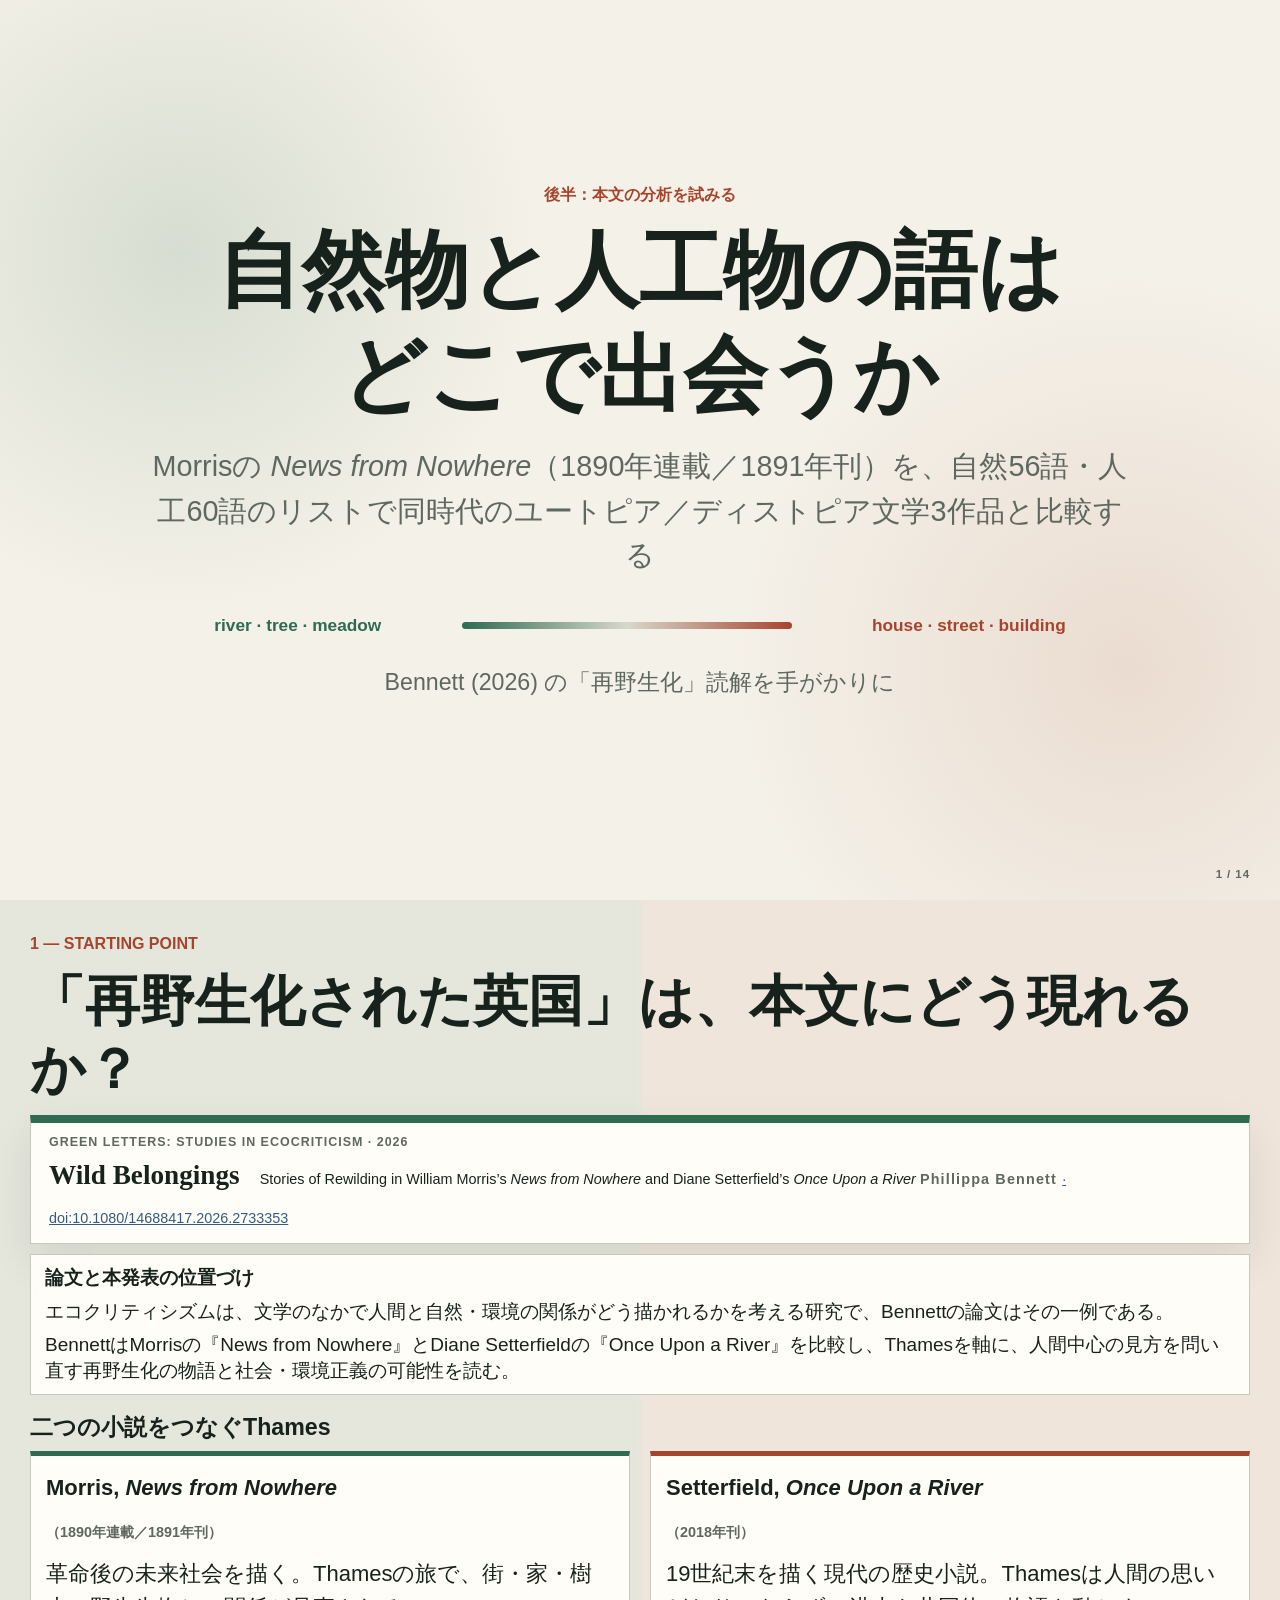
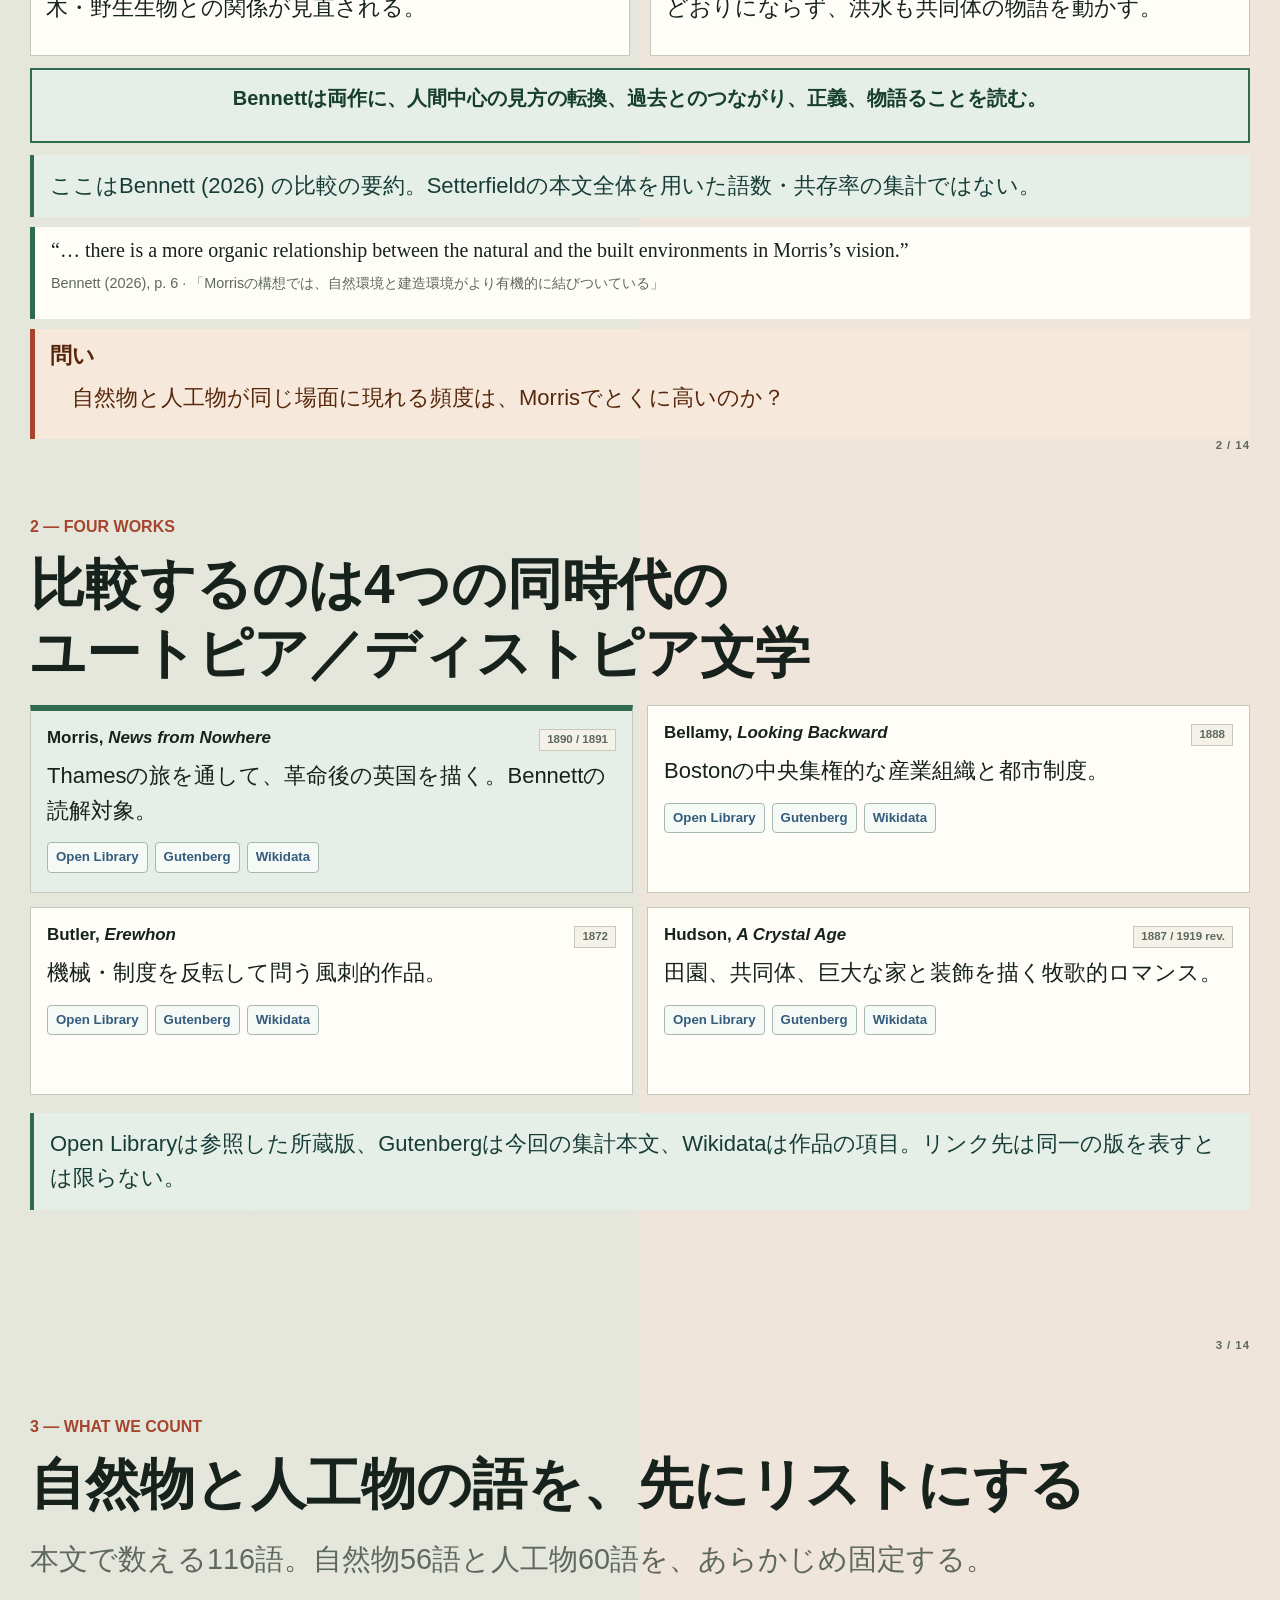
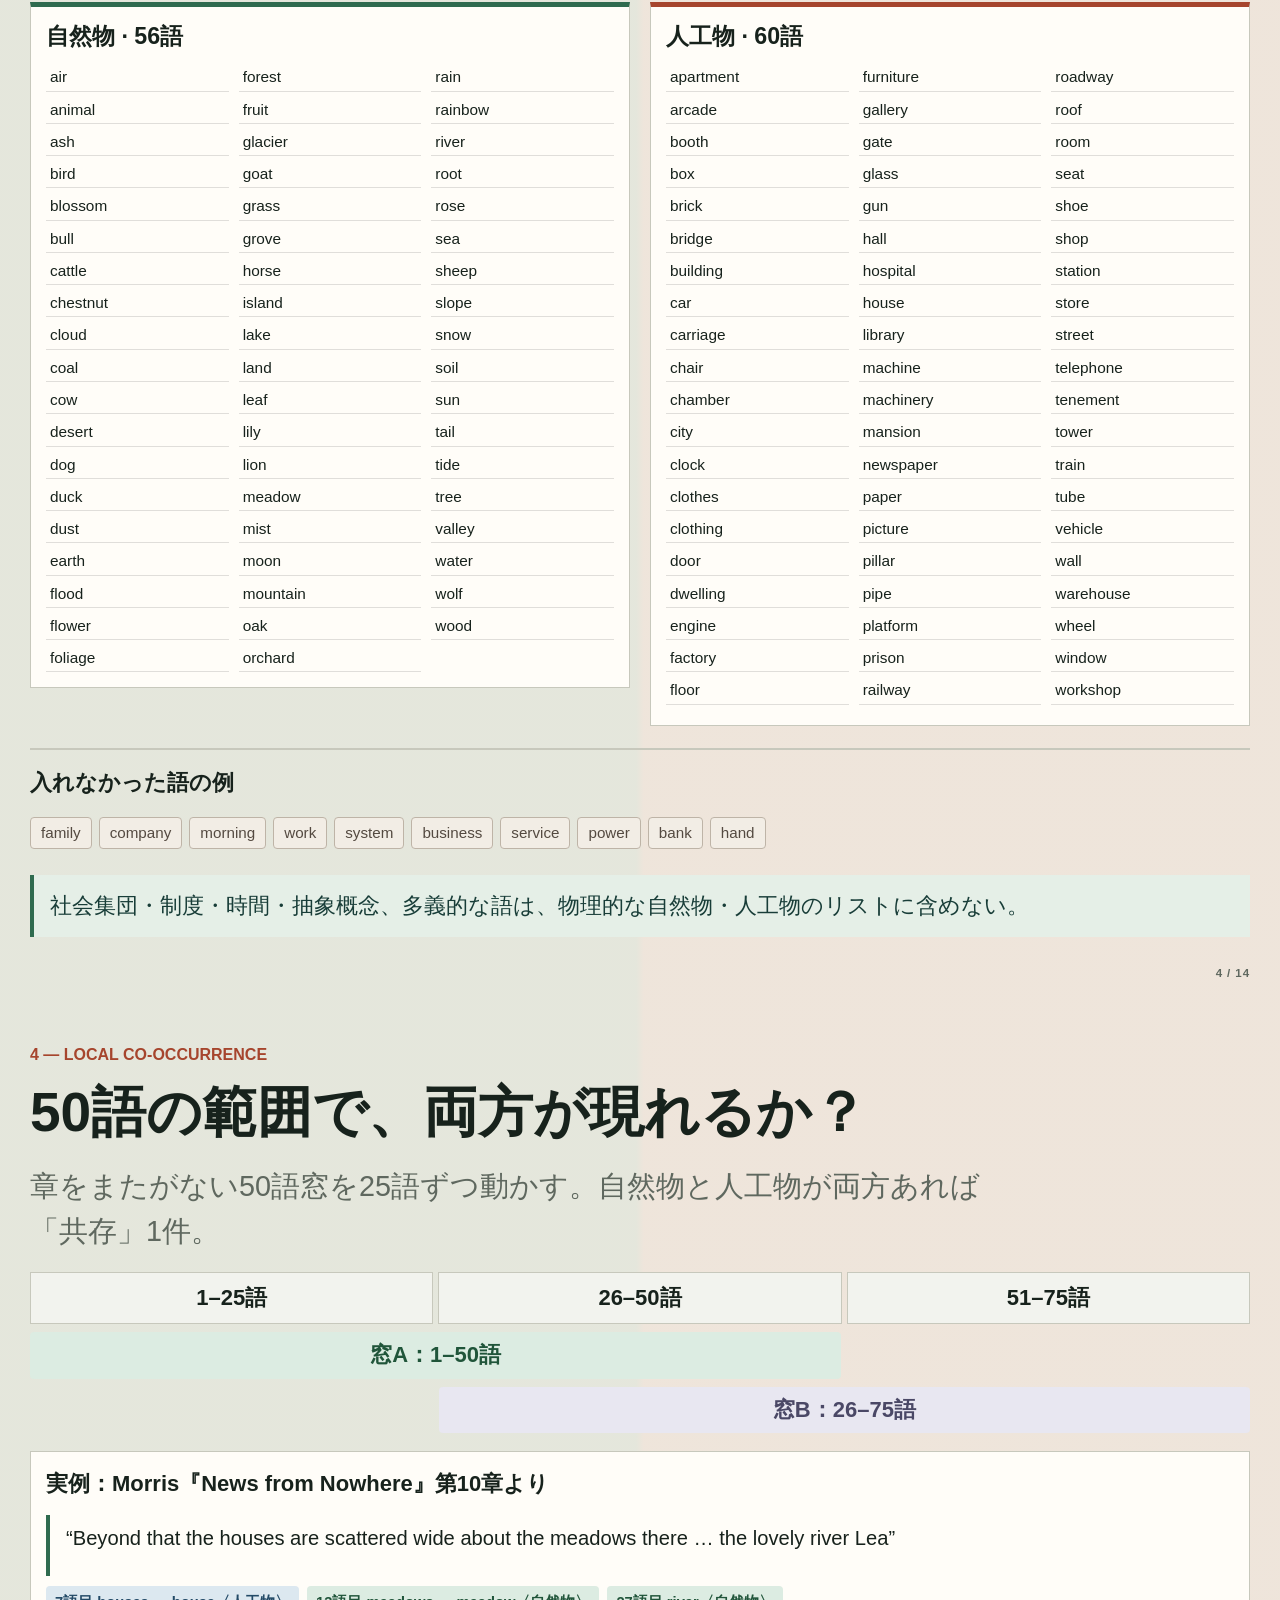
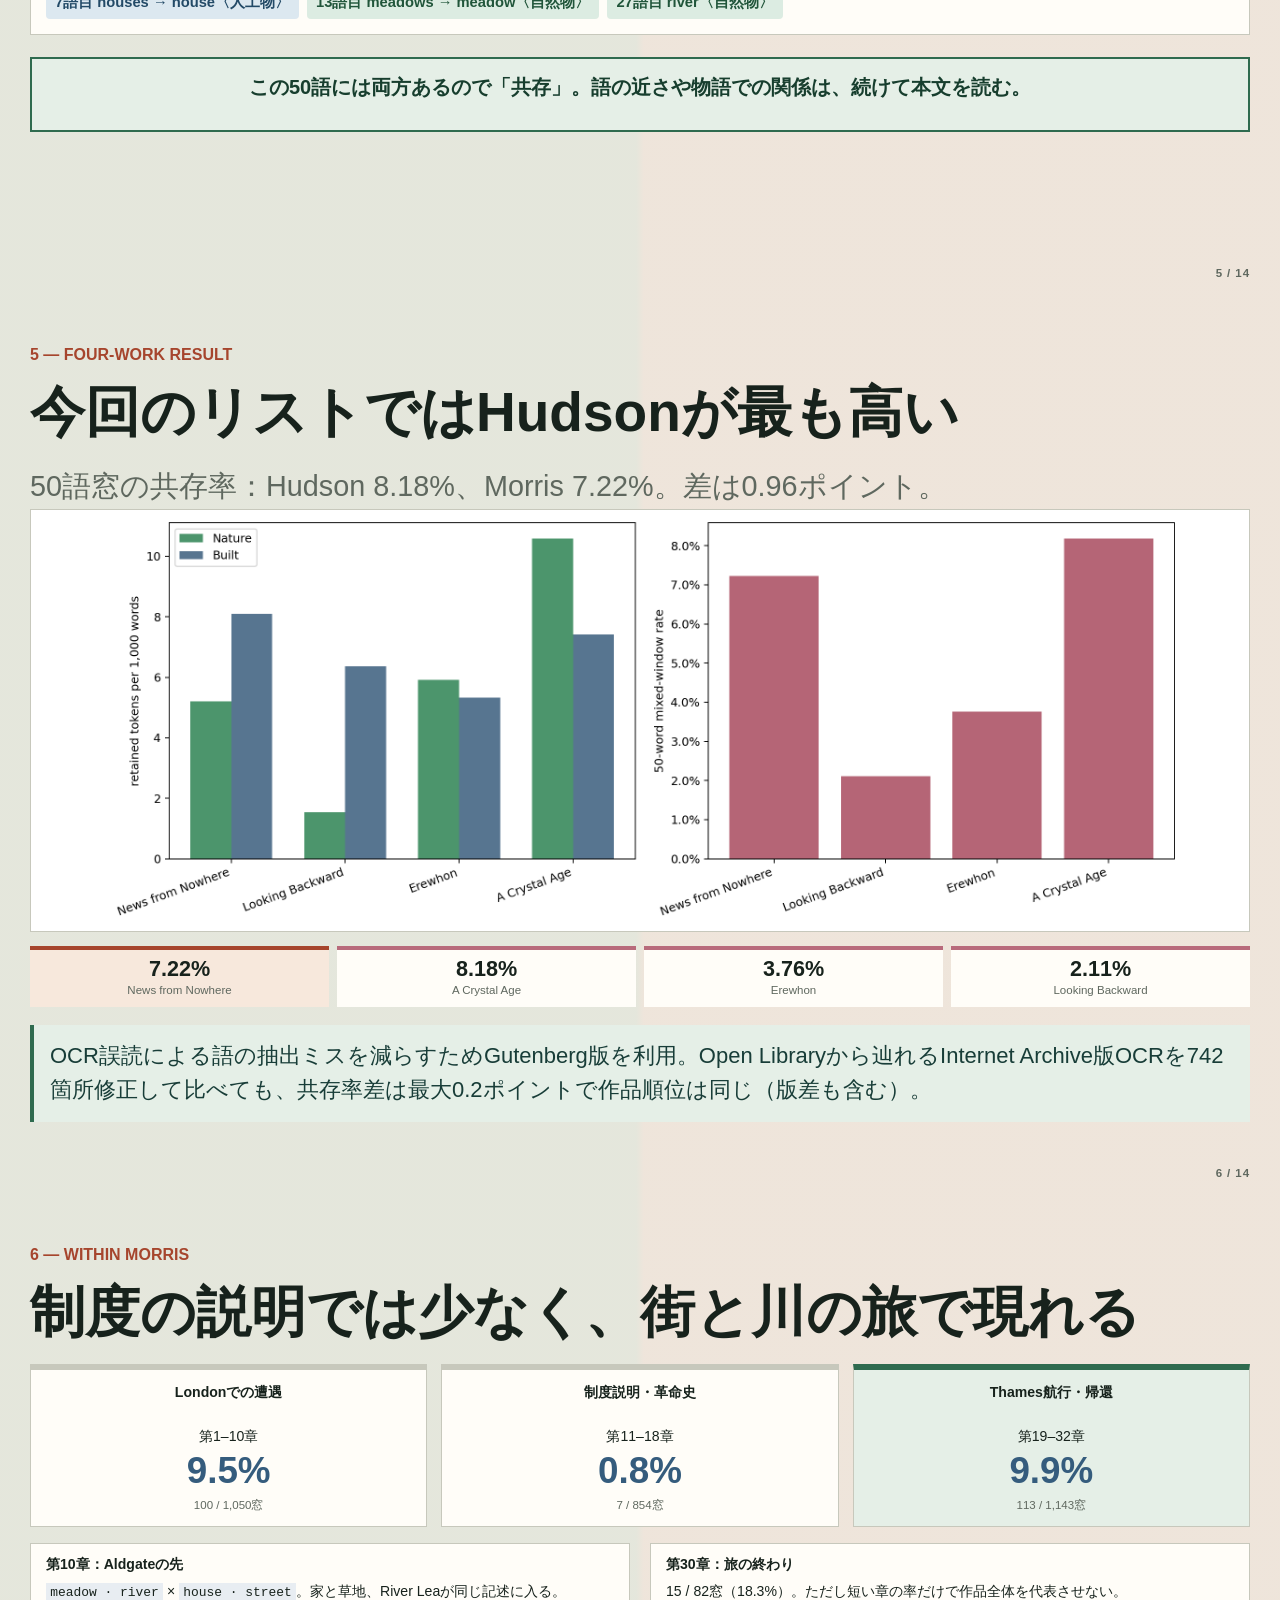
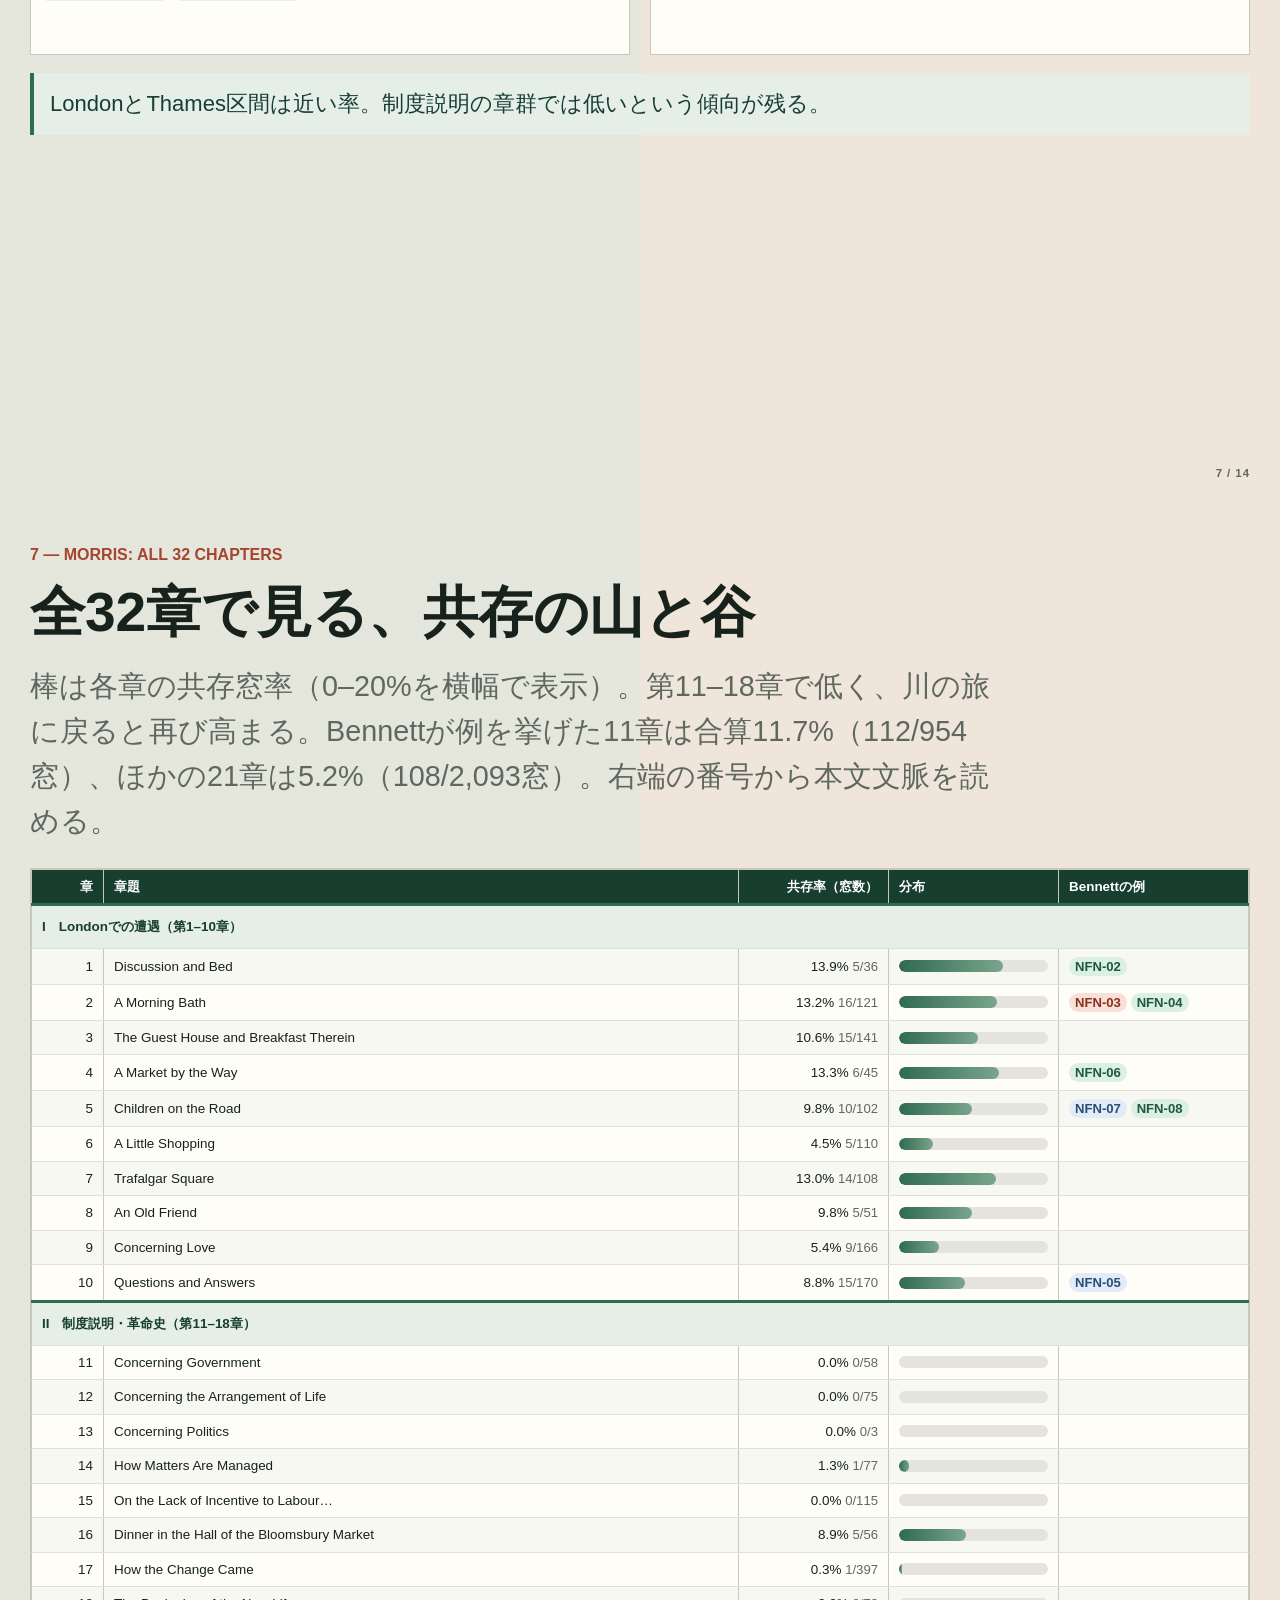
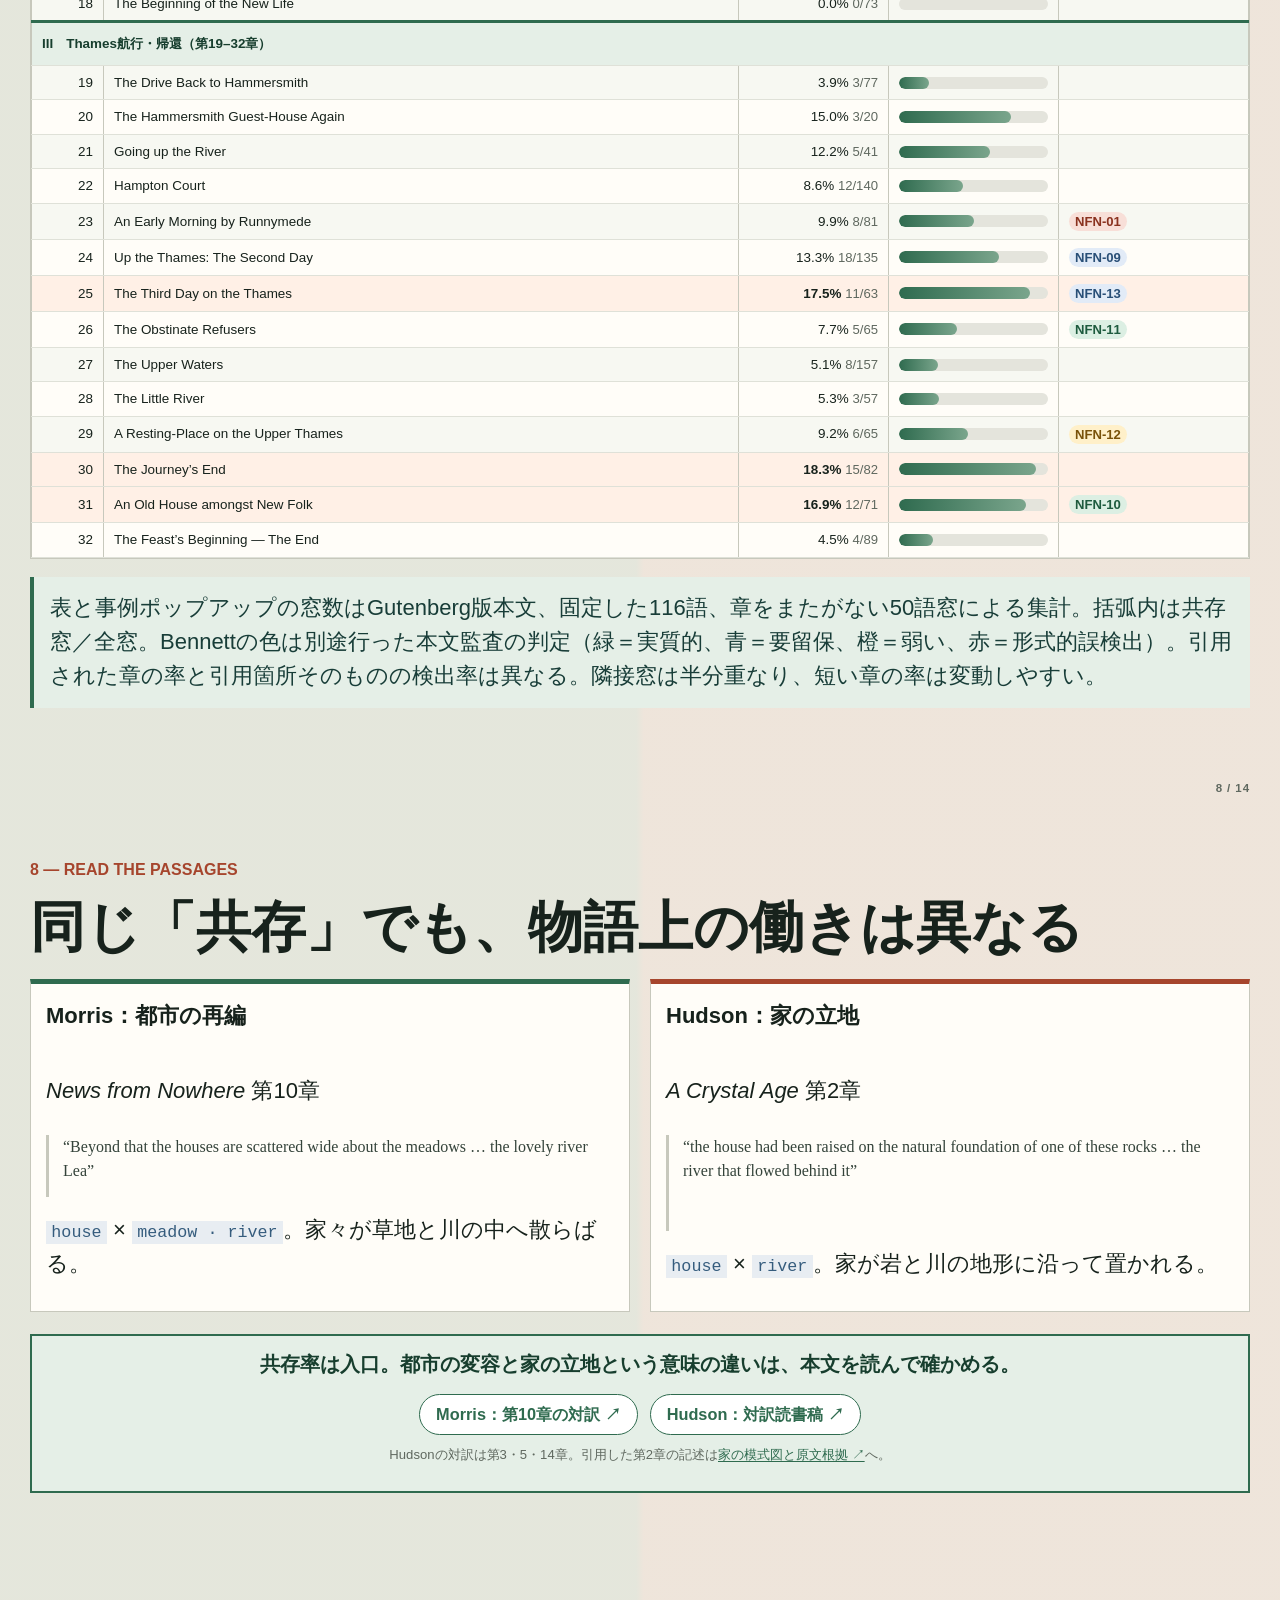
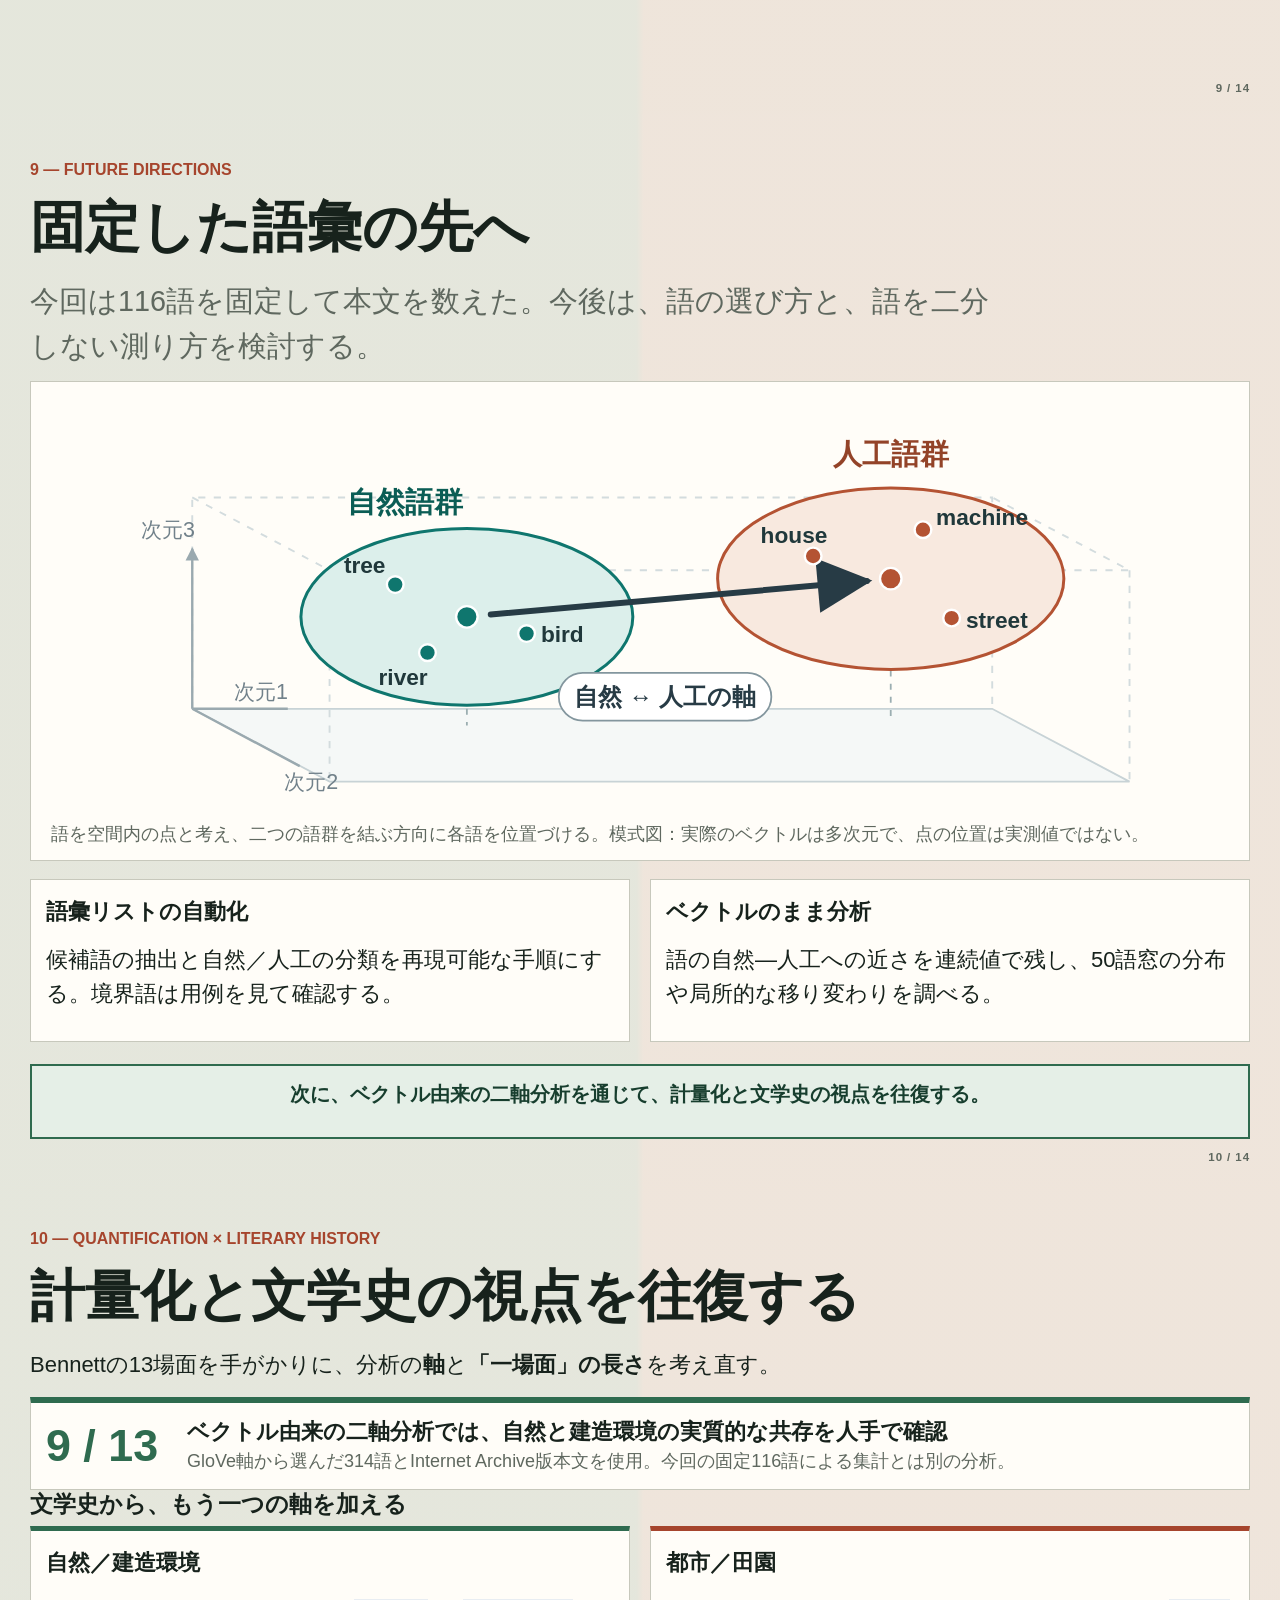
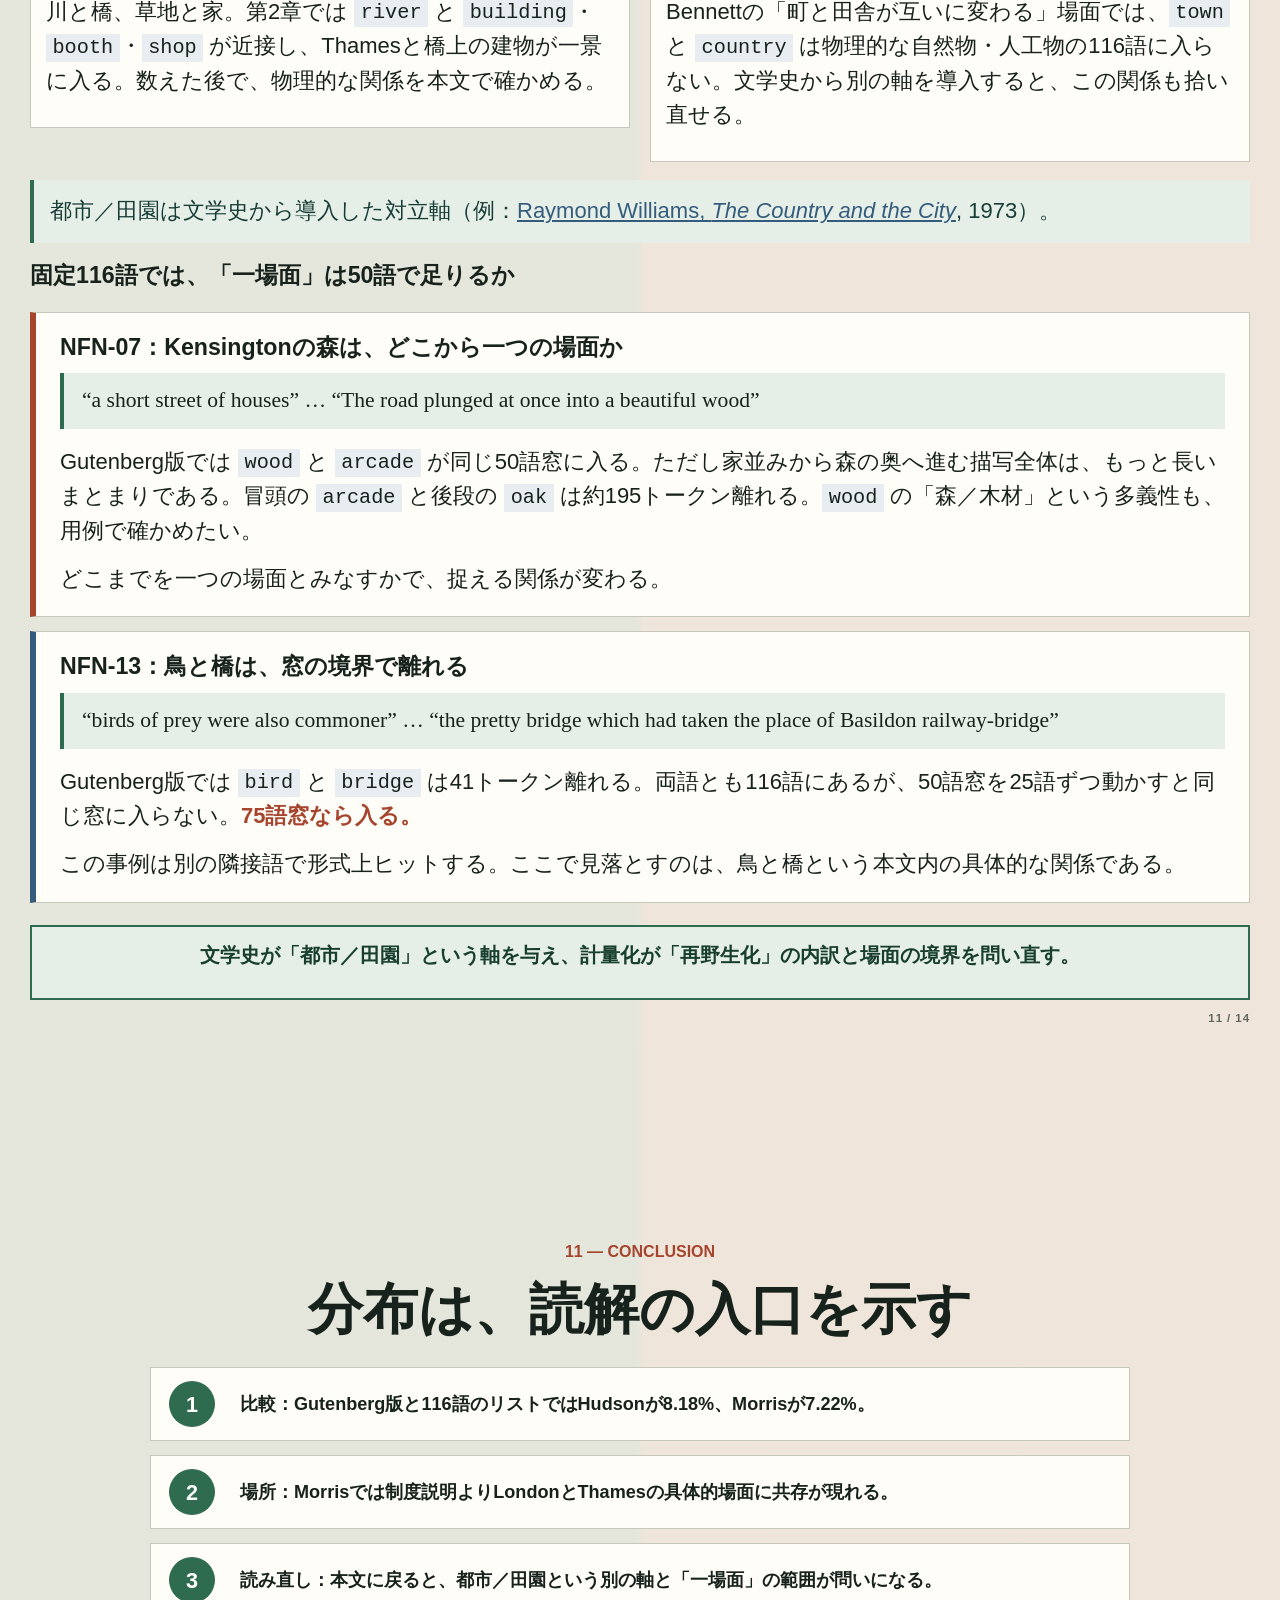
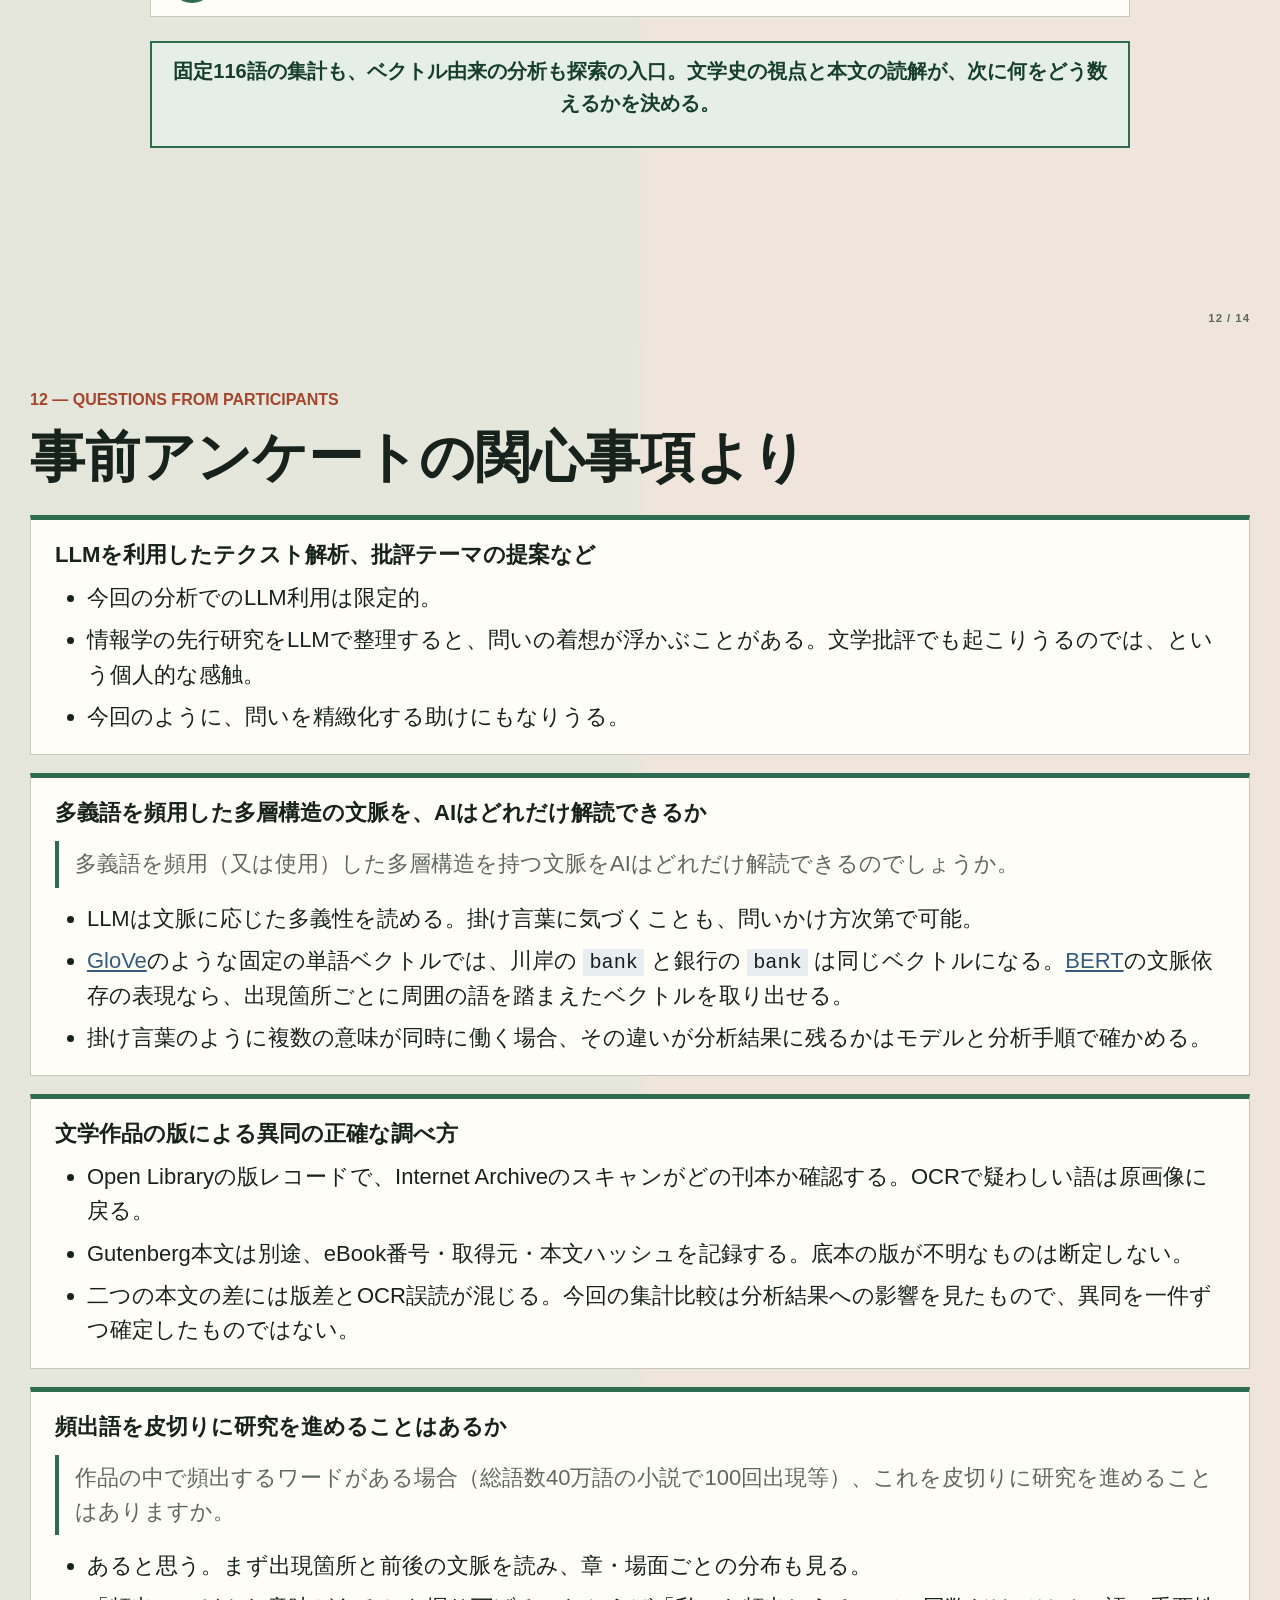
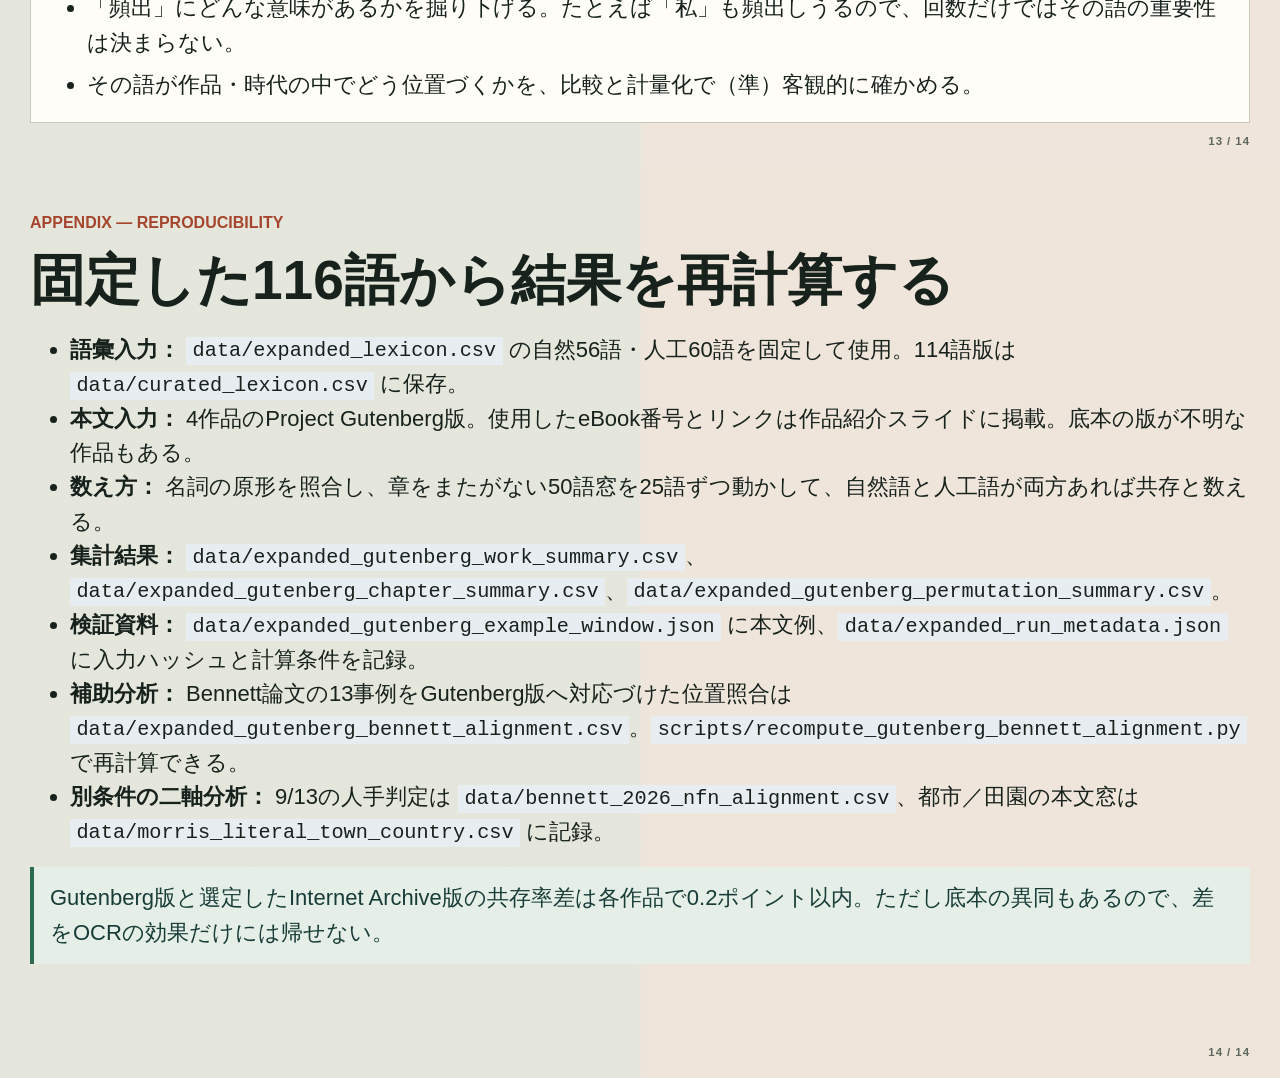
==== commit 4543ffd8: "Move conclusion after literary history analysis" ====
--- a/index.html
+++ b/index.html
@@ -796,31 +796,9 @@
 </div>
 </section>
 </section>
-<section class="screen center closing-slide">
-<div class="kicker">
-<p>9 — Conclusion</p>
-</div>
-<section id="分布は読解の入口を示す" class="level2">
-<h2>分布は、読解の入口を示す</h2>
-<div class="closing-points">
-<div>
-<b>1</b><span><strong>比較：</strong>Gutenberg版と116語のリストではHudsonが8.18%、Morrisが7.22%。</span>
-</div>
-<div>
-<b>2</b><span><strong>場所：</strong>Morrisでは制度説明よりLondonとThamesの具体的場面に共存が現れる。</span>
-</div>
-<div>
-<b>3</b><span><strong>読解：</strong>語が一緒に出ることと、自然・人工物がどう関係するかは別に確認する。</span>
-</div>
-</div>
-<div class="verdict final-verdict">
-<p>今回の数値は、固定した116語による探索的な集計。語が現れた用例の意味まで自動判定したものではない。</p>
-</div>
-</section>
-</section>
 <section class="flow future-slide">
 <div class="kicker">
-<p>10 — Future directions</p>
+<p>9 — Future directions</p>
 </div>
 <section id="固定した語彙の先へ" class="level2">
 <h2>固定した語彙の先へ</h2>
@@ -881,7 +859,7 @@
 </section>
 <section class="flow concept-slide">
 <div class="kicker">
-<p>11 — Quantification × literary history</p>
+<p>10 — Quantification × literary history</p>
 </div>
 <section id="計量化と文学史の視点を往復する" class="level2">
 <h2>計量化と文学史の視点を往復する</h2>
@@ -926,6 +904,28 @@
 </section>
 <div class="verdict">
 <p>文学史が「都市／田園」という軸を与え、計量化が「再野生化」の内訳と場面の境界を問い直す。</p>
+</div>
+</section>
+</section>
+<section class="screen center closing-slide">
+<div class="kicker">
+<p>11 — Conclusion</p>
+</div>
+<section id="分布は読解の入口を示す" class="level2">
+<h2>分布は、読解の入口を示す</h2>
+<div class="closing-points">
+<div>
+<b>1</b><span><strong>比較：</strong>Gutenberg版と116語のリストではHudsonが8.18%、Morrisが7.22%。</span>
+</div>
+<div>
+<b>2</b><span><strong>場所：</strong>Morrisでは制度説明よりLondonとThamesの具体的場面に共存が現れる。</span>
+</div>
+<div>
+<b>3</b><span><strong>読み直し：</strong>本文に戻ると、都市／田園という別の軸と「一場面」の範囲が問いになる。</span>
+</div>
+</div>
+<div class="verdict final-verdict">
+<p>固定116語の集計も、ベクトル由来の分析も探索の入口。文学史の視点と本文の読解が、次に何をどう数えるかを決める。</p>
 </div>
 </section>
 </section>
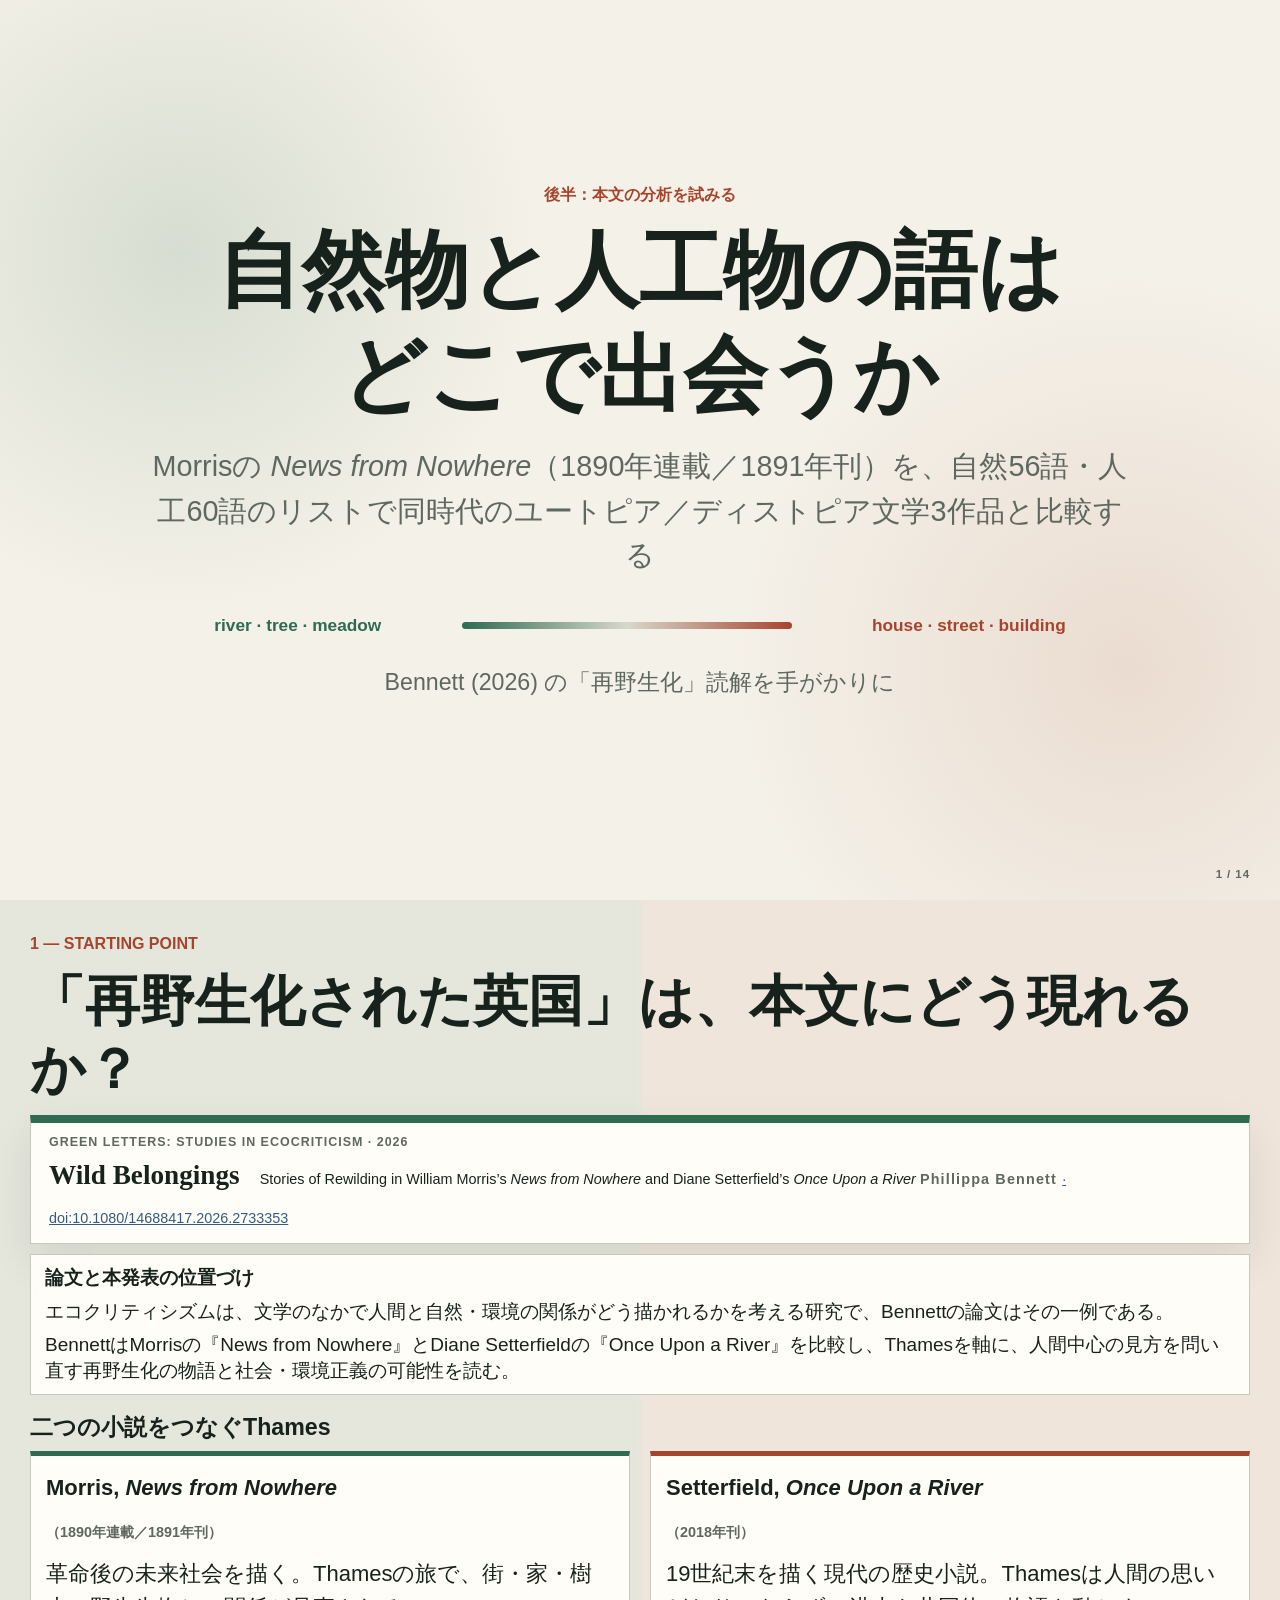
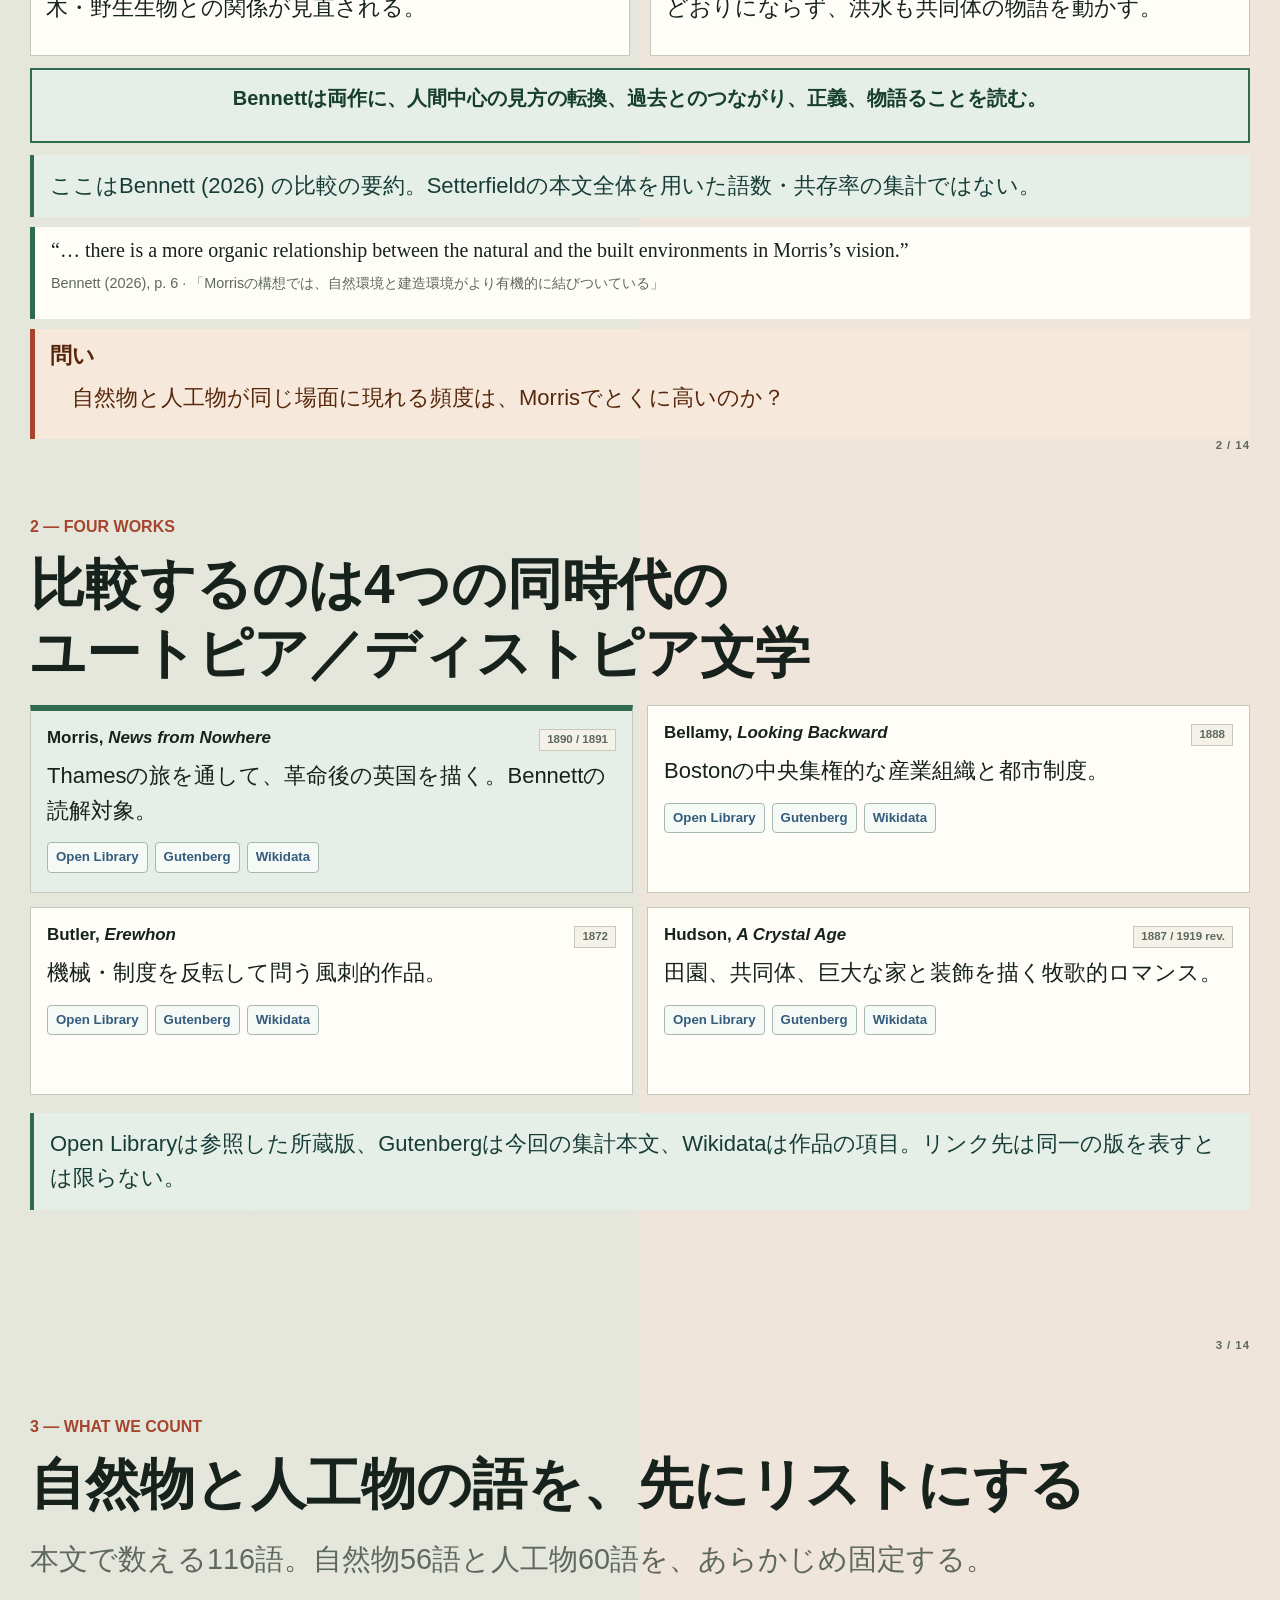
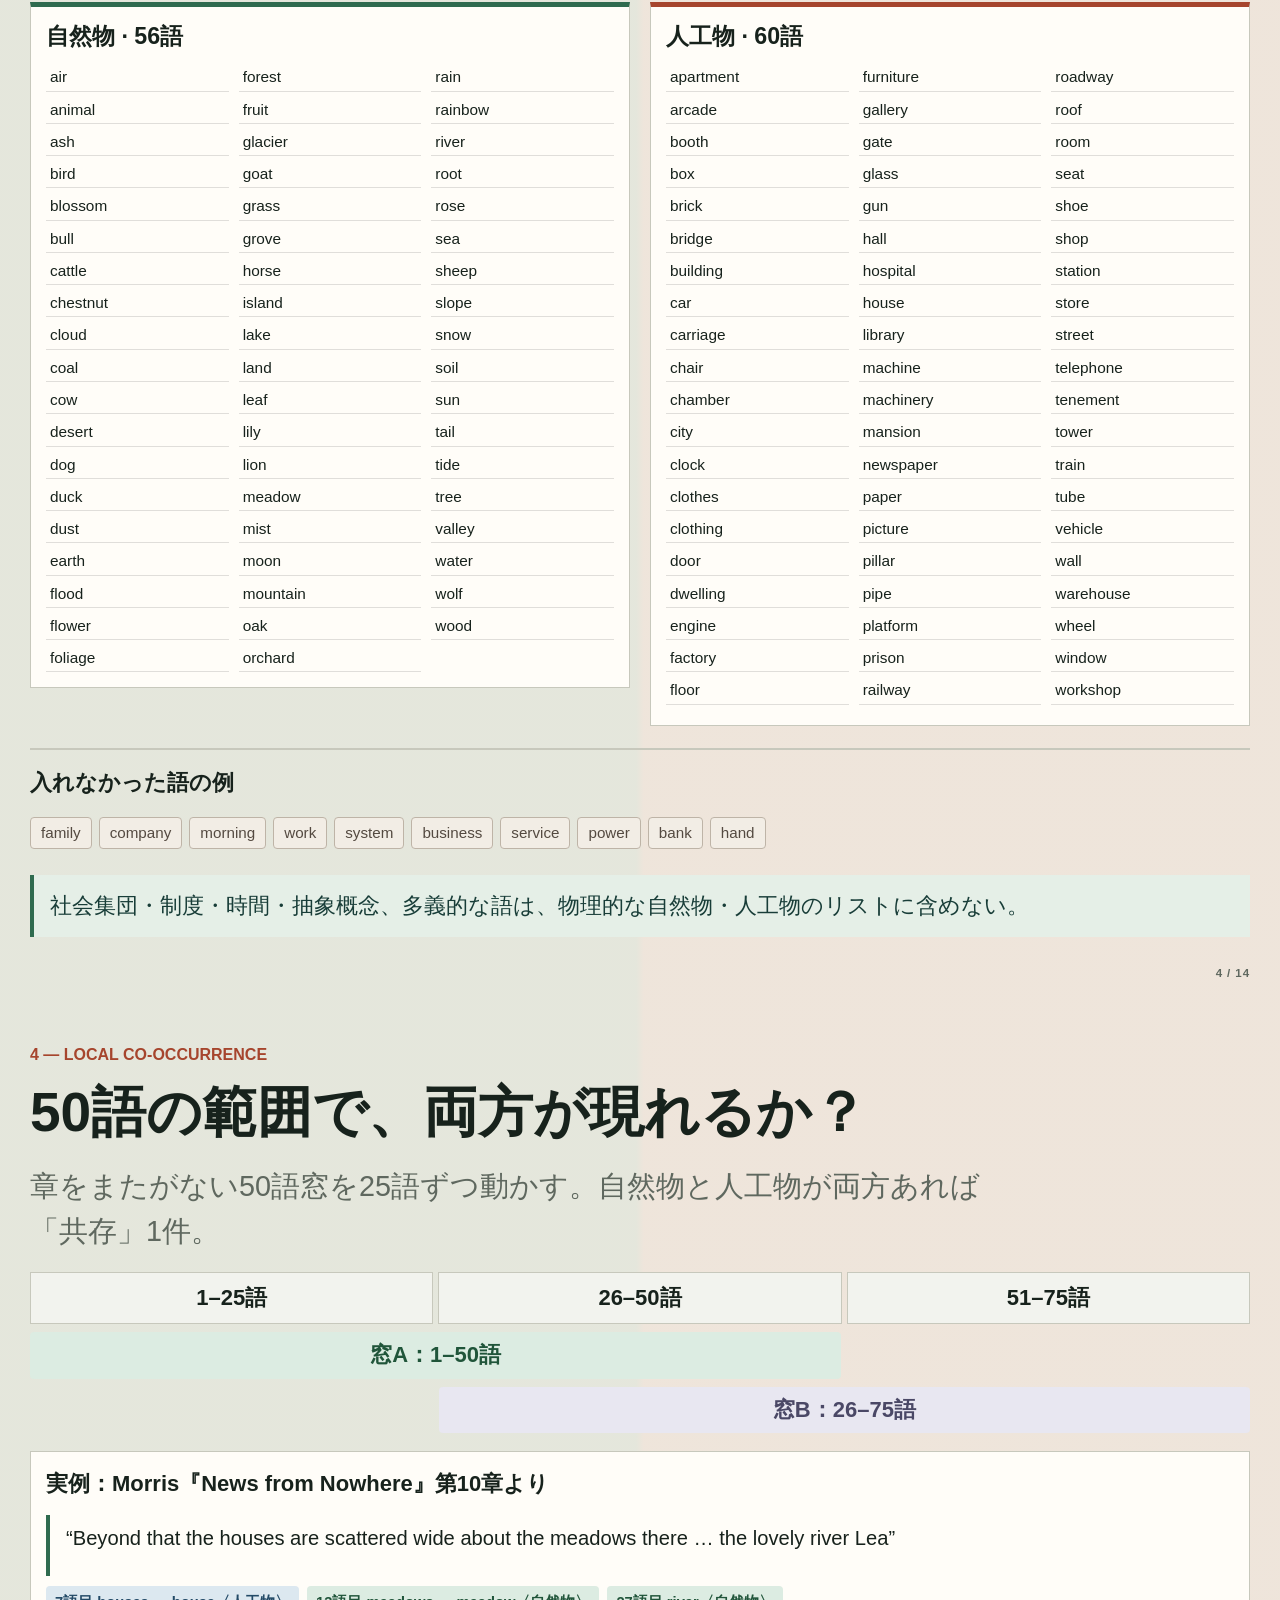
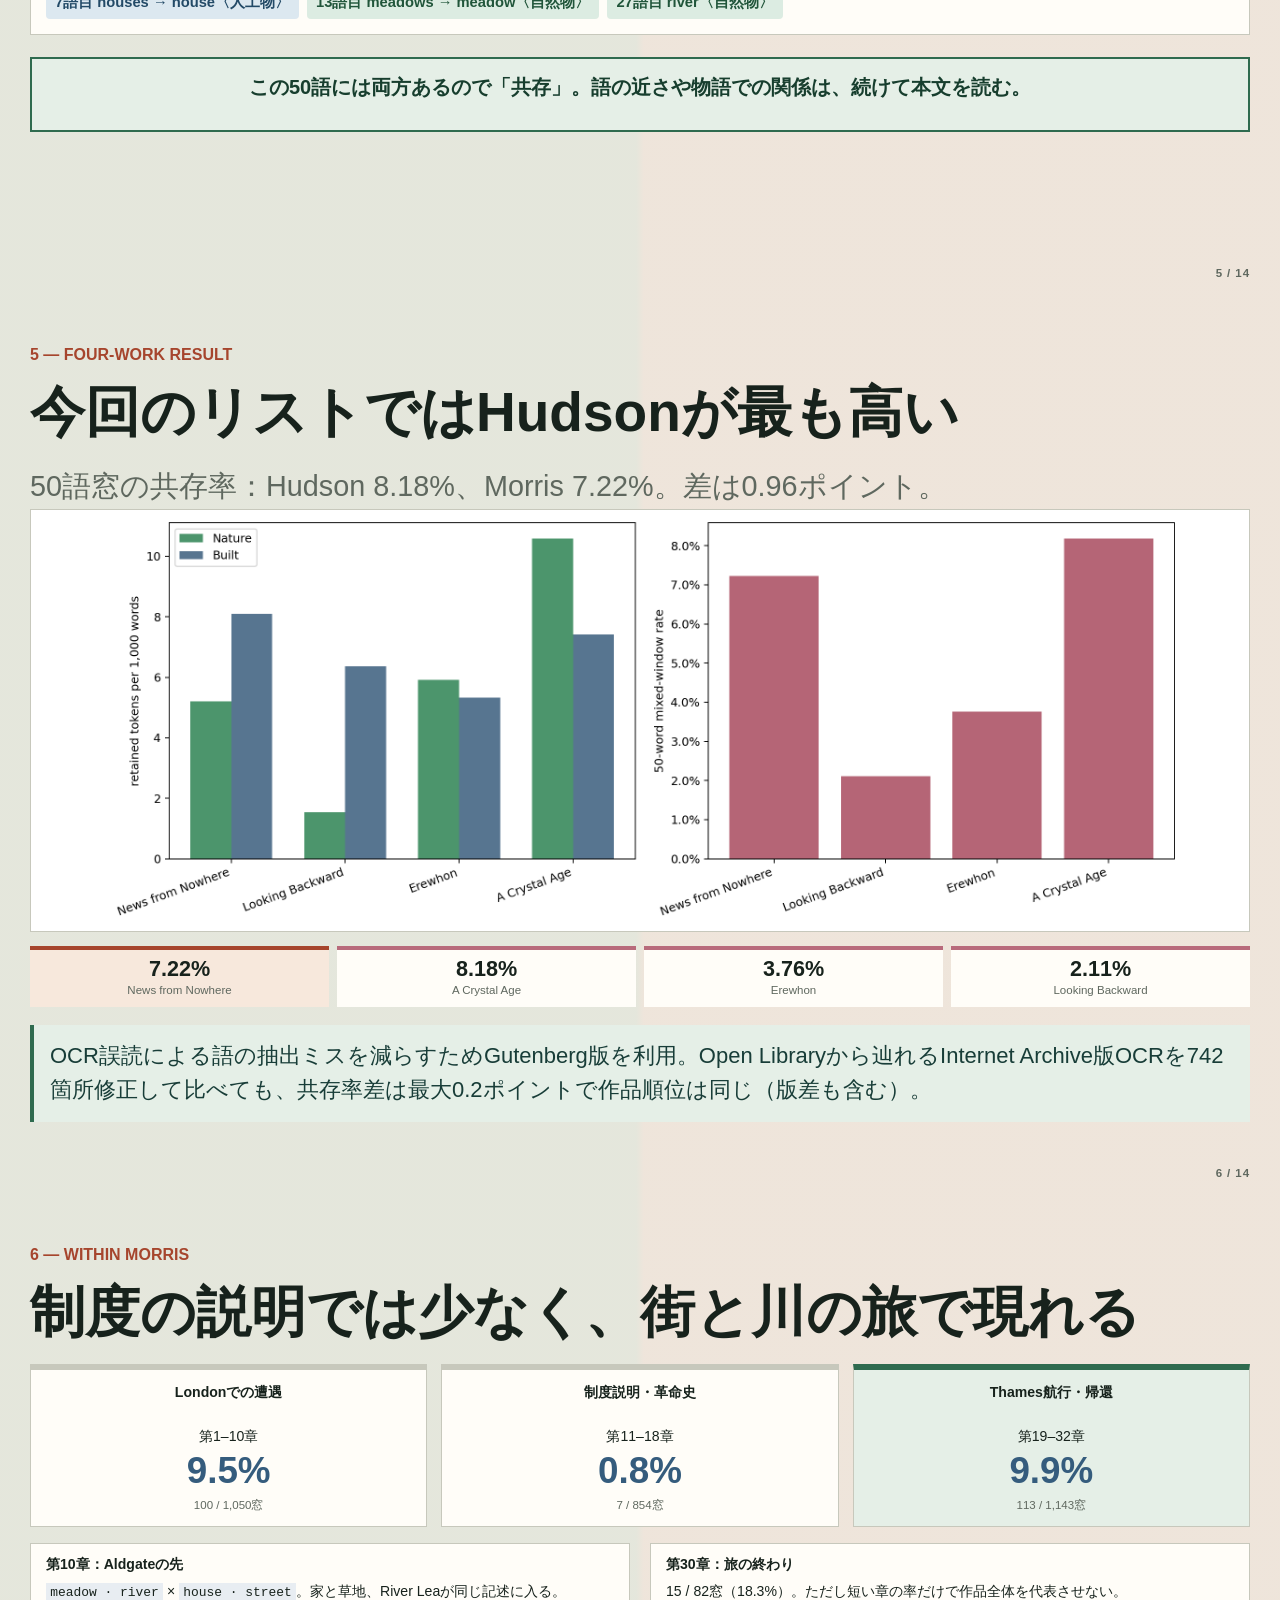
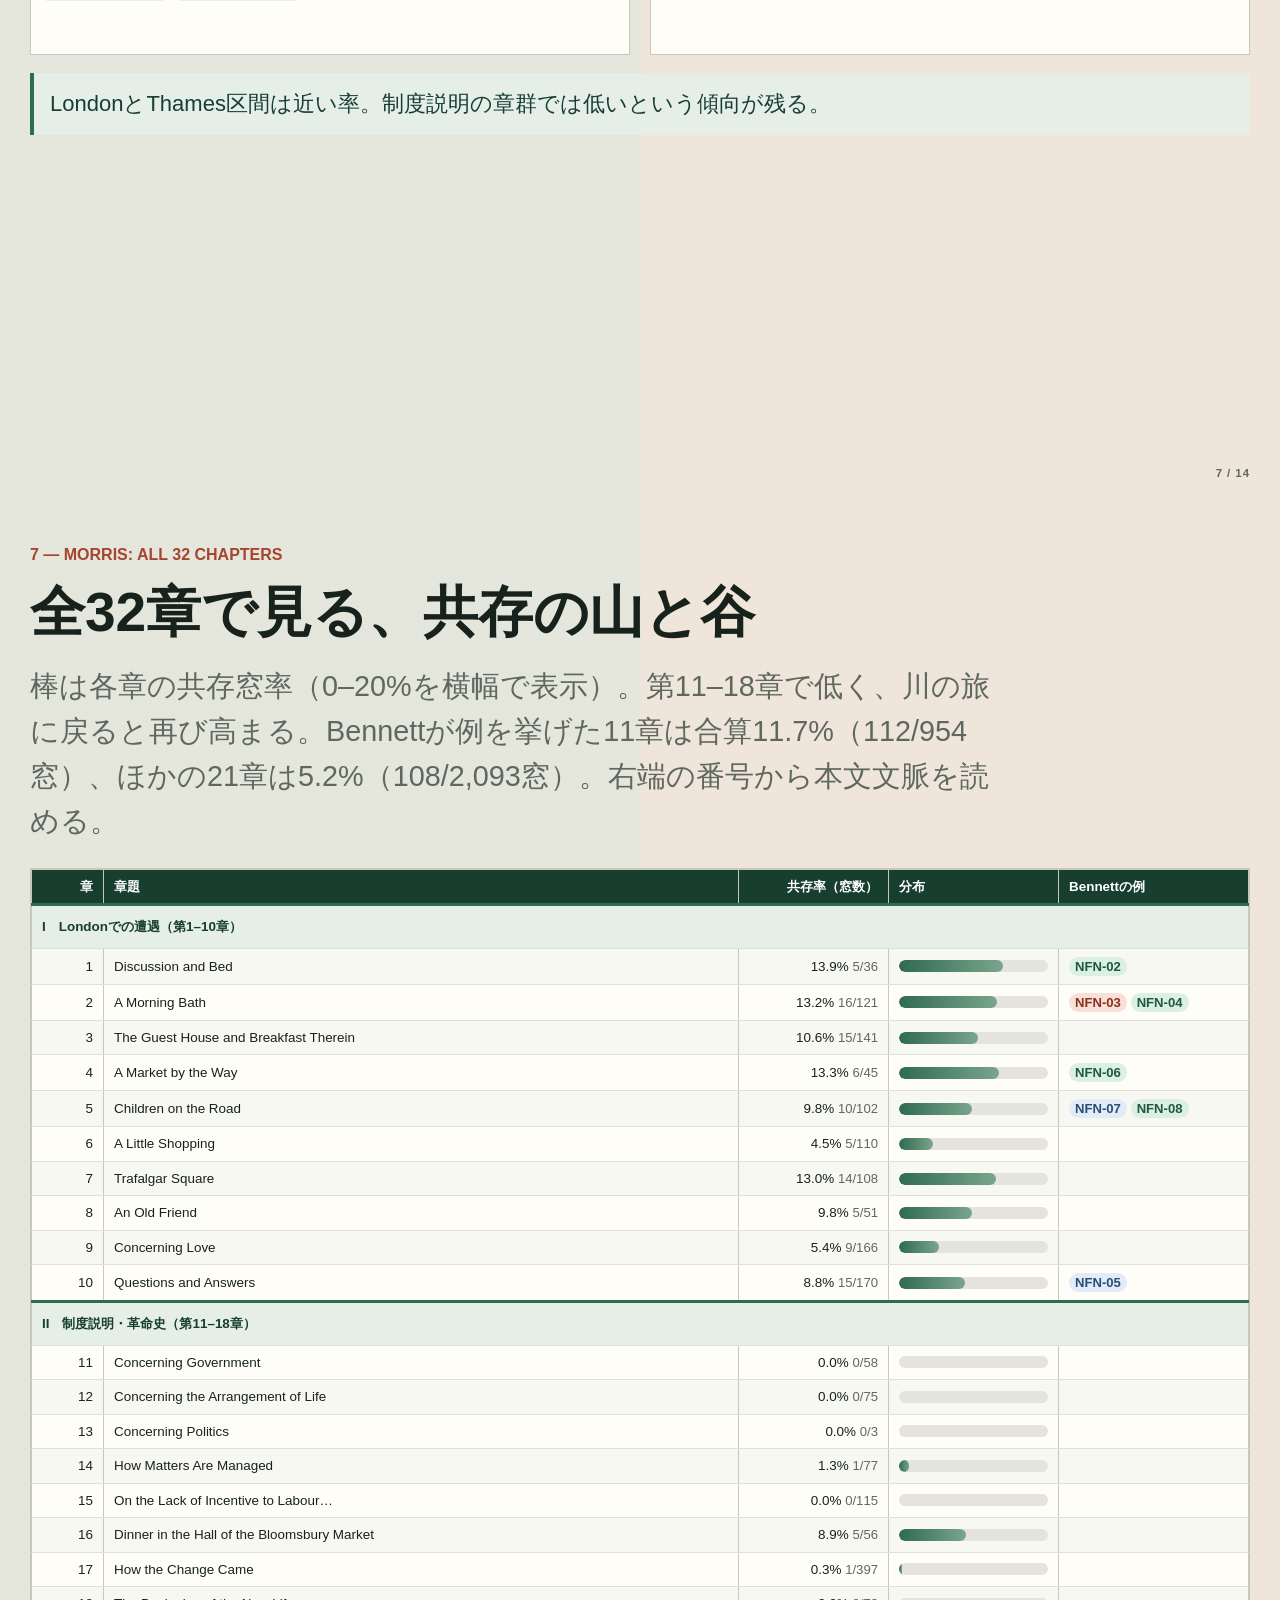
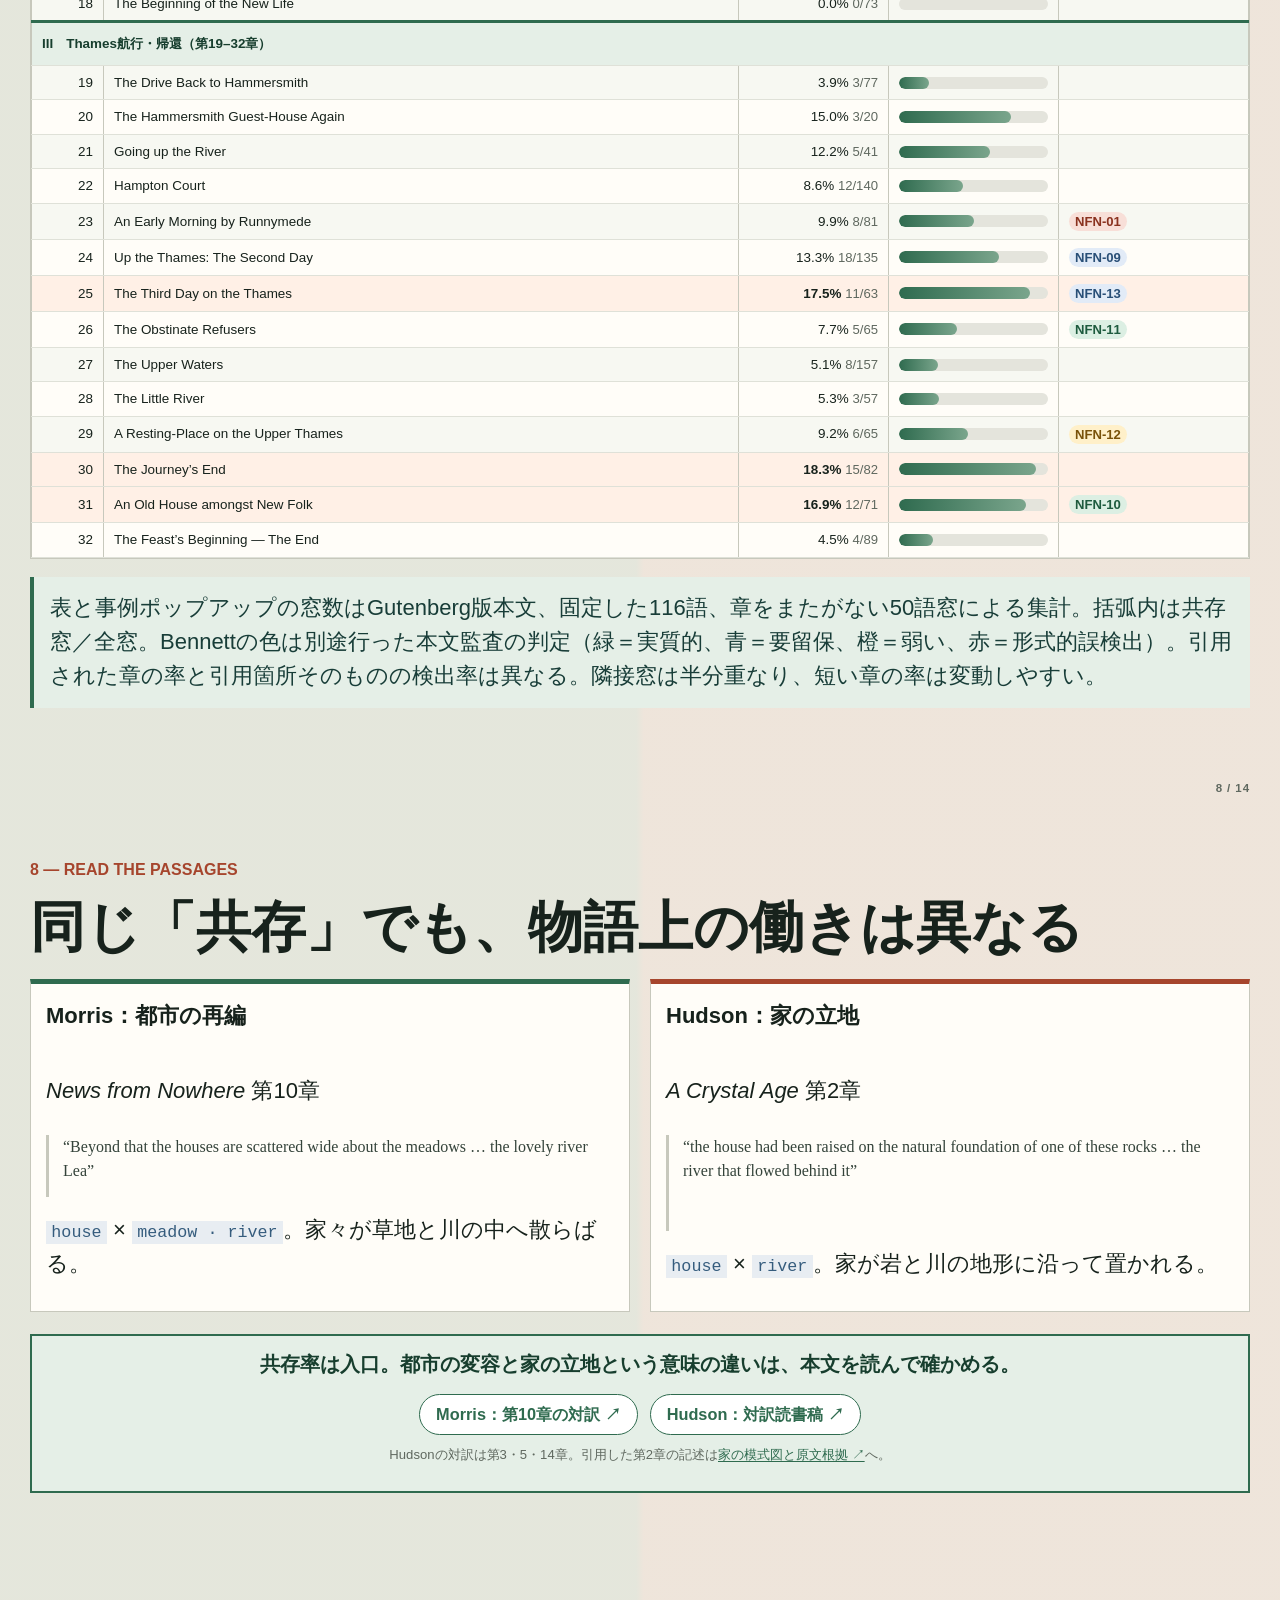
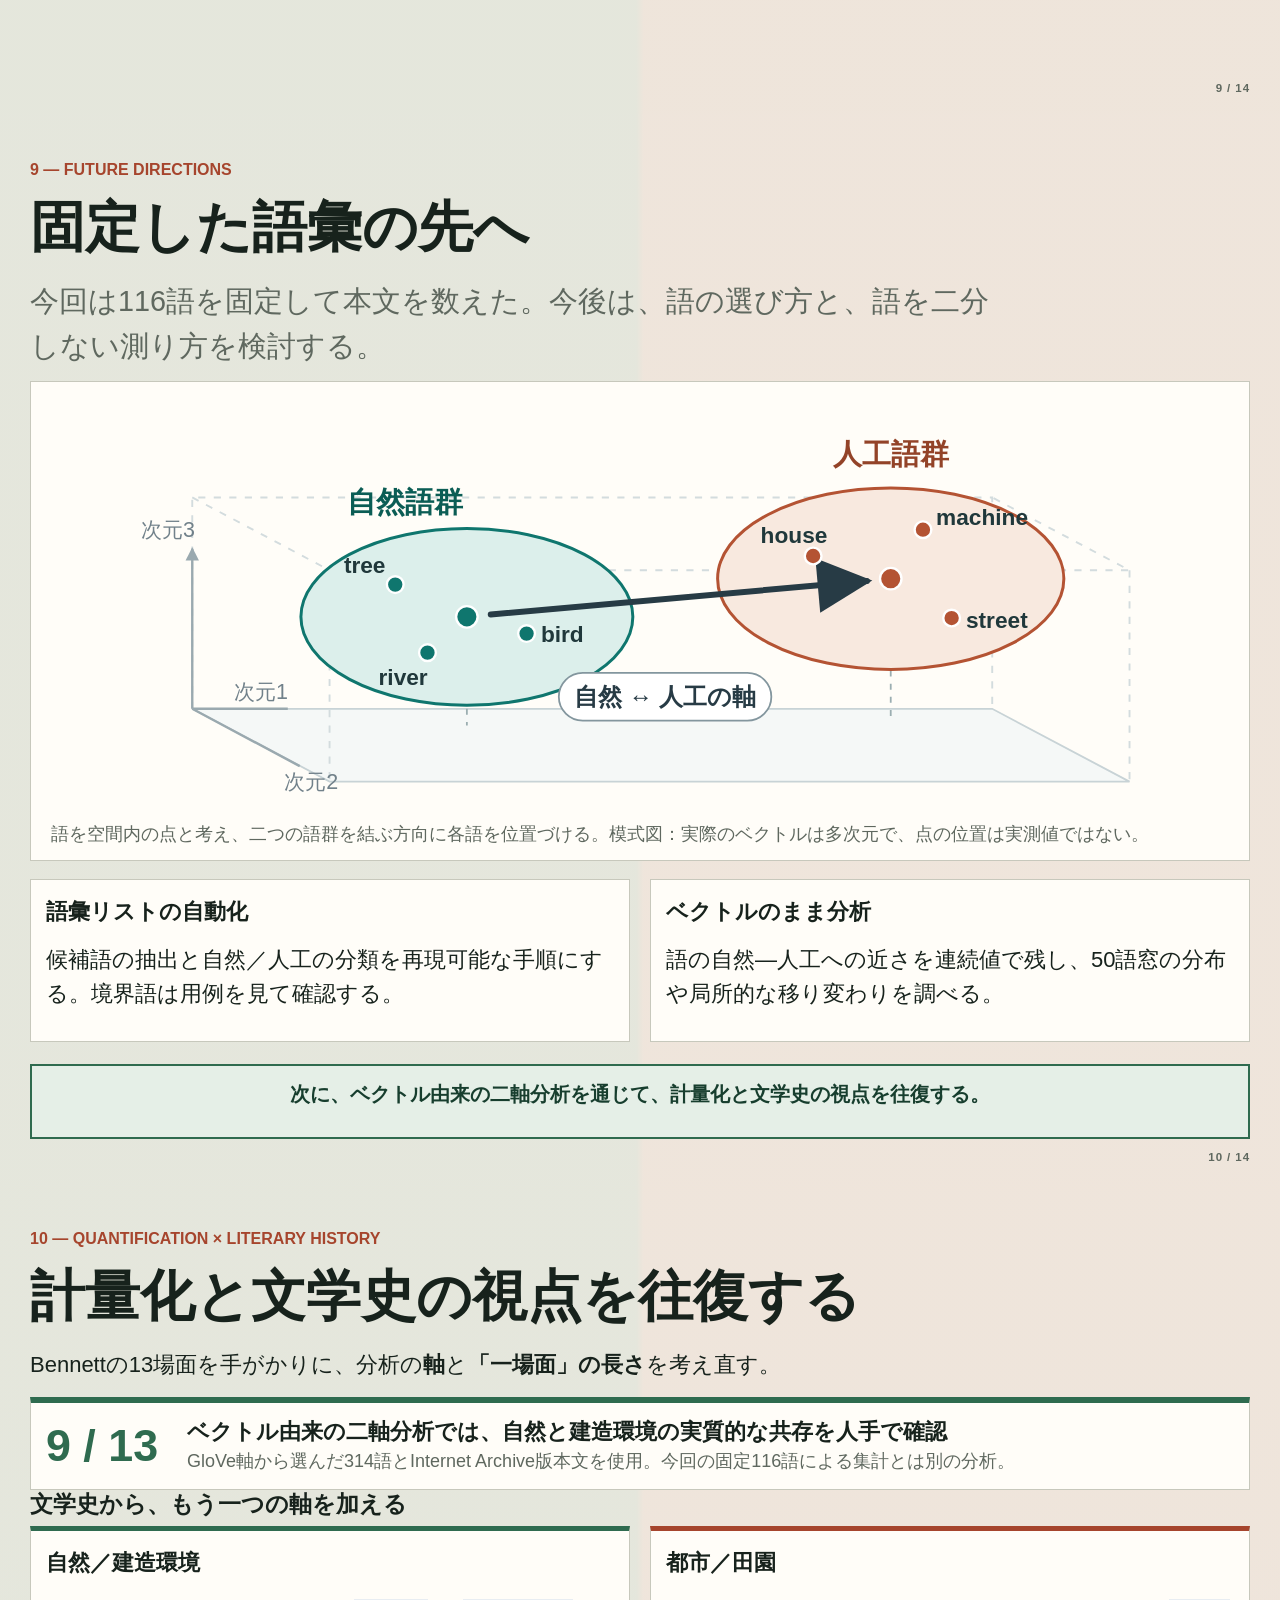
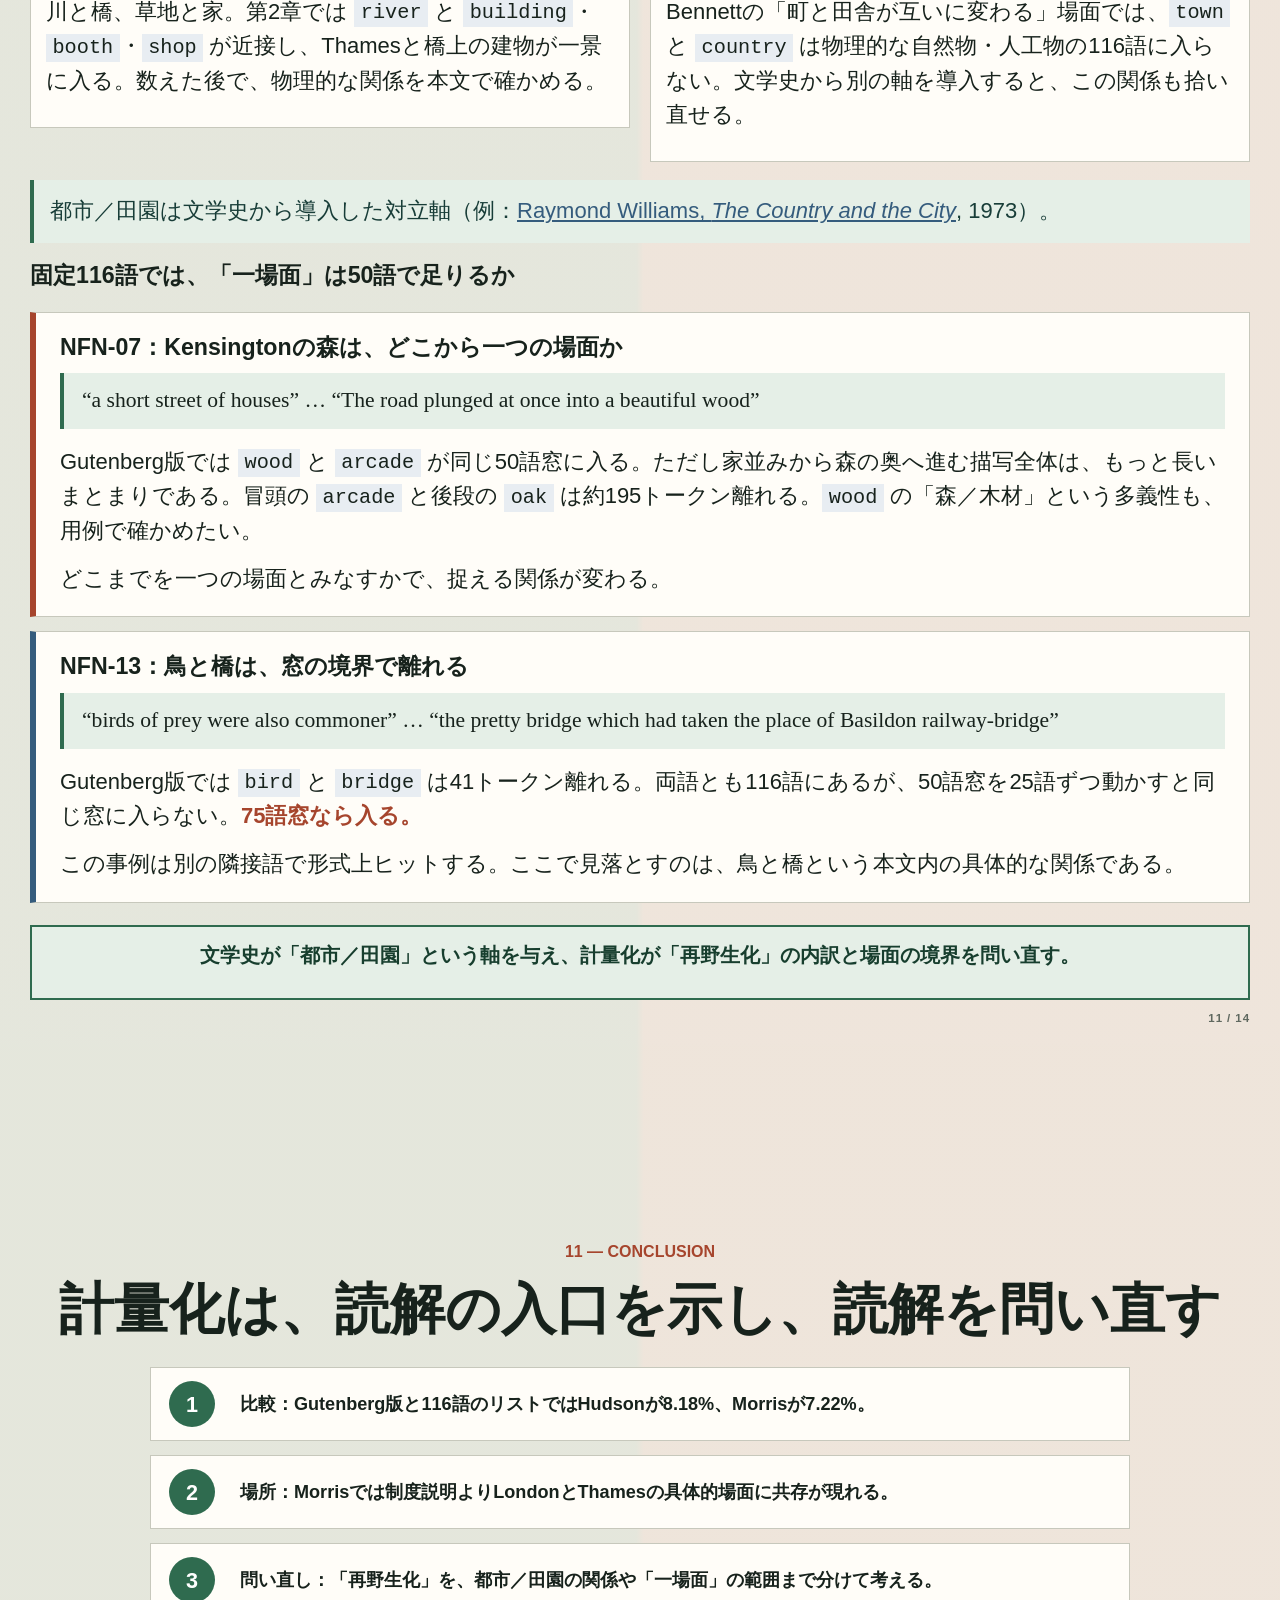
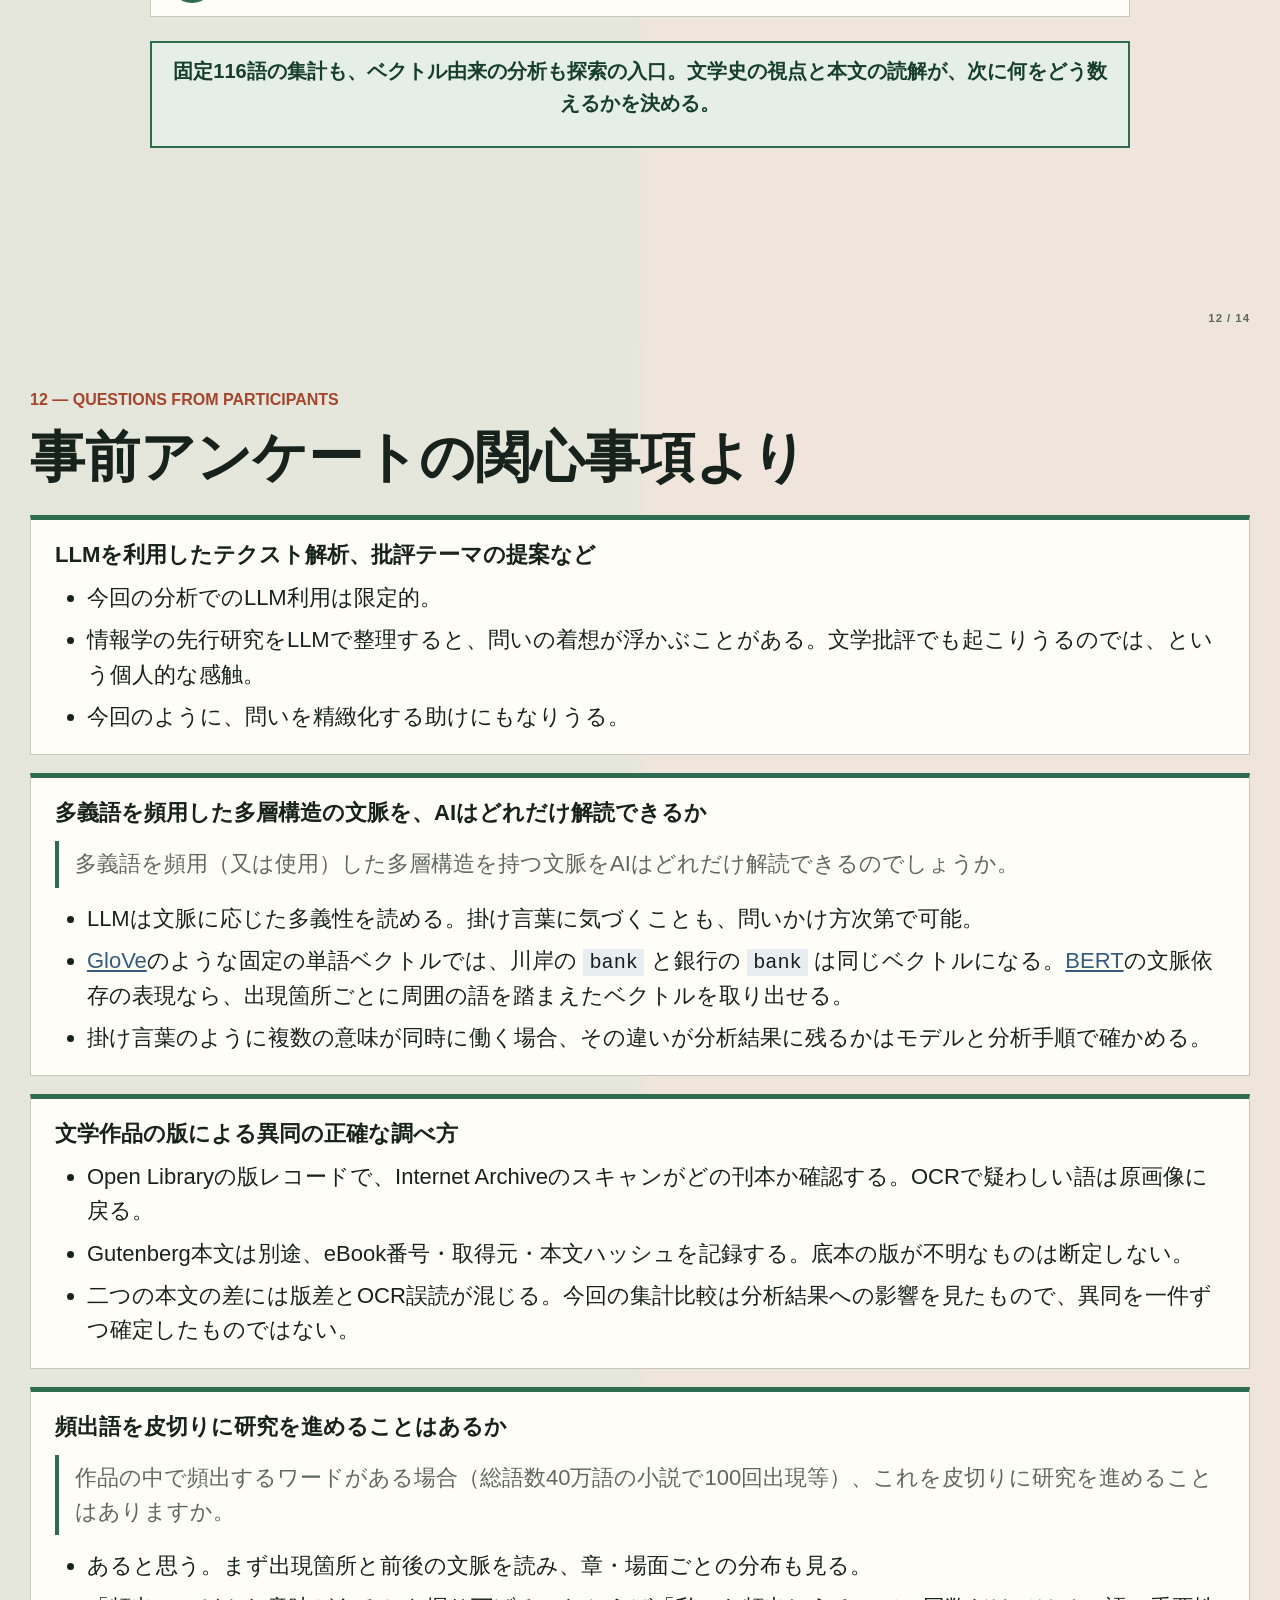
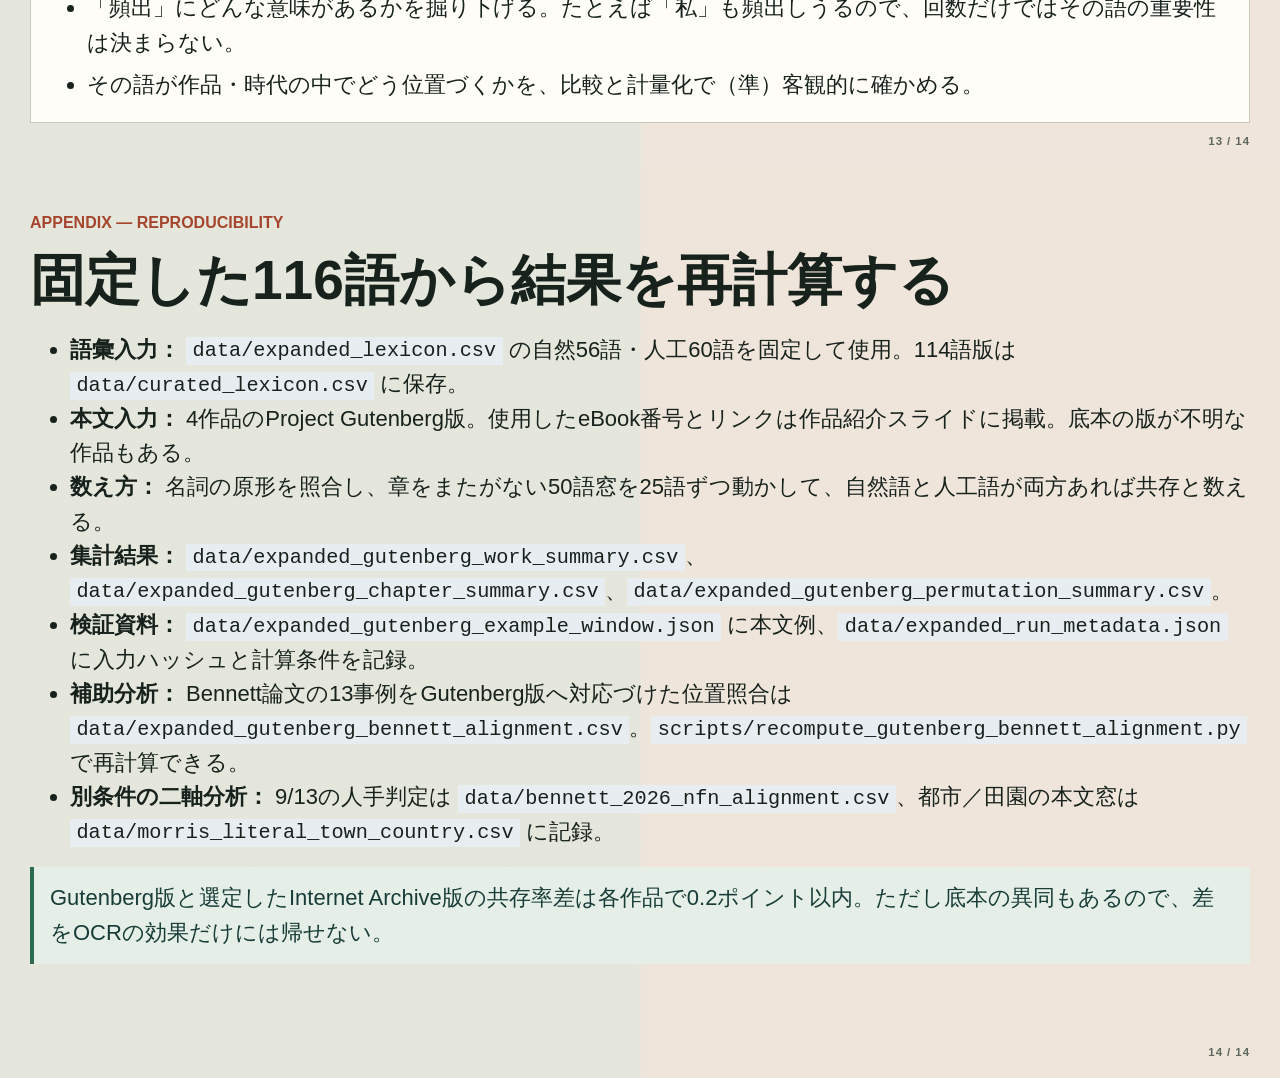
==== commit d8f22baa: "Emphasize quantification as a way to revisit interpretation" ====
--- a/index.html
+++ b/index.html
@@ -911,8 +911,8 @@
 <div class="kicker">
 <p>11 — Conclusion</p>
 </div>
-<section id="分布は読解の入口を示す" class="level2">
-<h2>分布は、読解の入口を示す</h2>
+<section id="計量化は読解の入口を示し読解を問い直す" class="level2">
+<h2>計量化は、読解の入口を示し、読解を問い直す</h2>
 <div class="closing-points">
 <div>
 <b>1</b><span><strong>比較：</strong>Gutenberg版と116語のリストではHudsonが8.18%、Morrisが7.22%。</span>
@@ -921,7 +921,7 @@
 <b>2</b><span><strong>場所：</strong>Morrisでは制度説明よりLondonとThamesの具体的場面に共存が現れる。</span>
 </div>
 <div>
-<b>3</b><span><strong>読み直し：</strong>本文に戻ると、都市／田園という別の軸と「一場面」の範囲が問いになる。</span>
+<b>3</b><span><strong>問い直し：</strong>「再野生化」を、都市／田園の関係や「一場面」の範囲まで分けて考える。</span>
 </div>
 </div>
 <div class="verdict final-verdict">
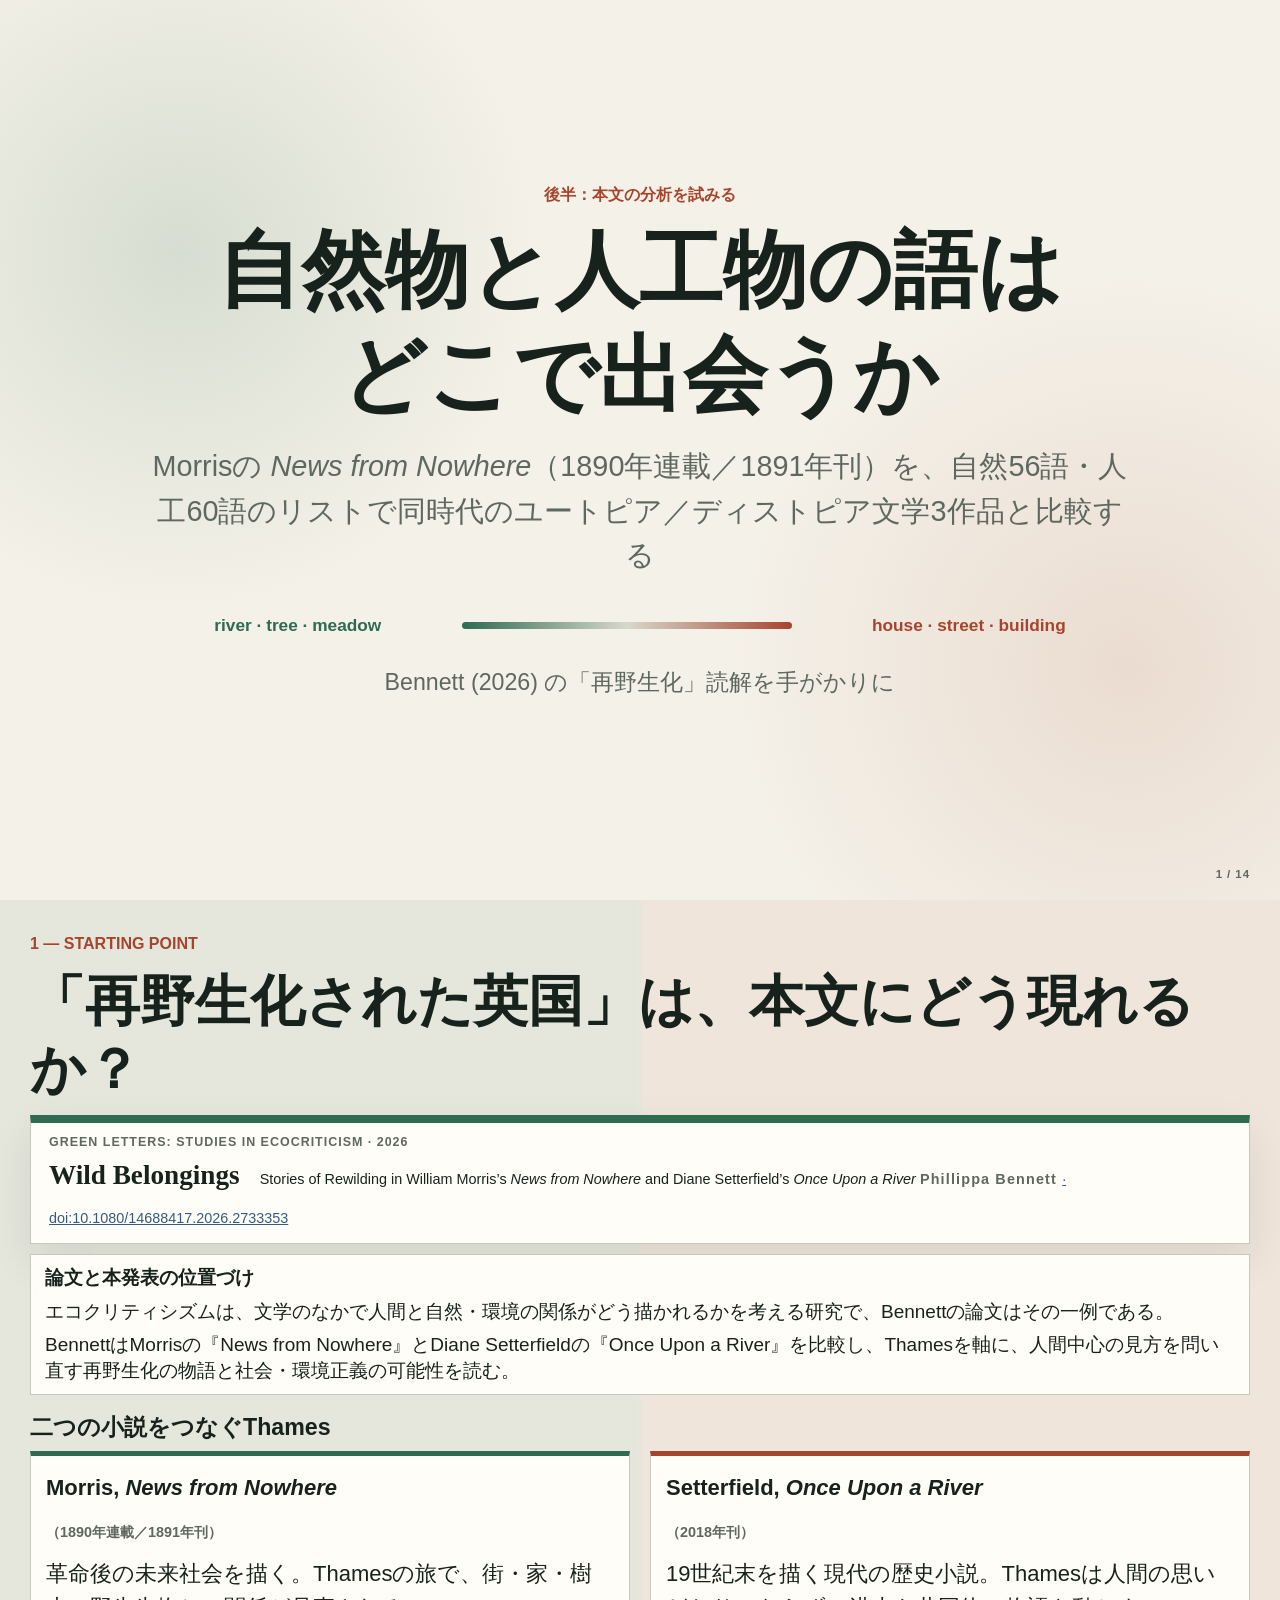
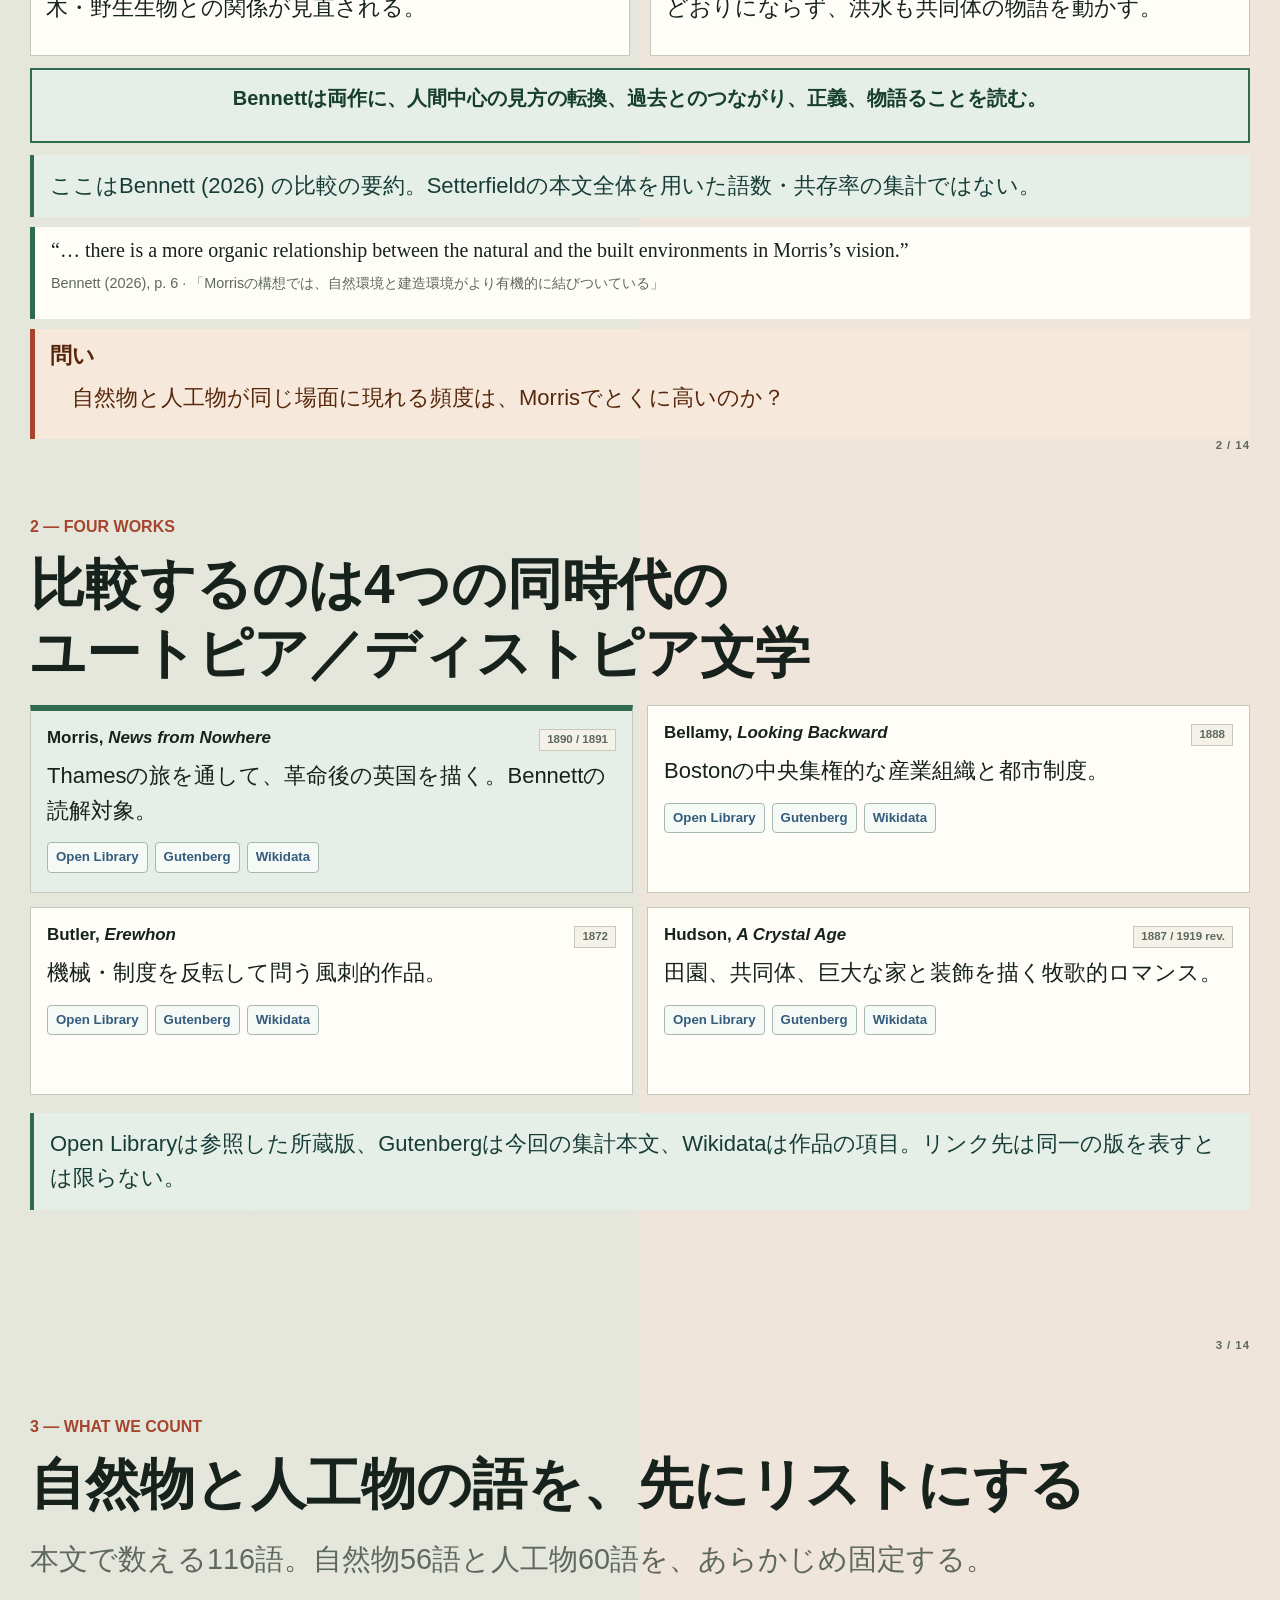
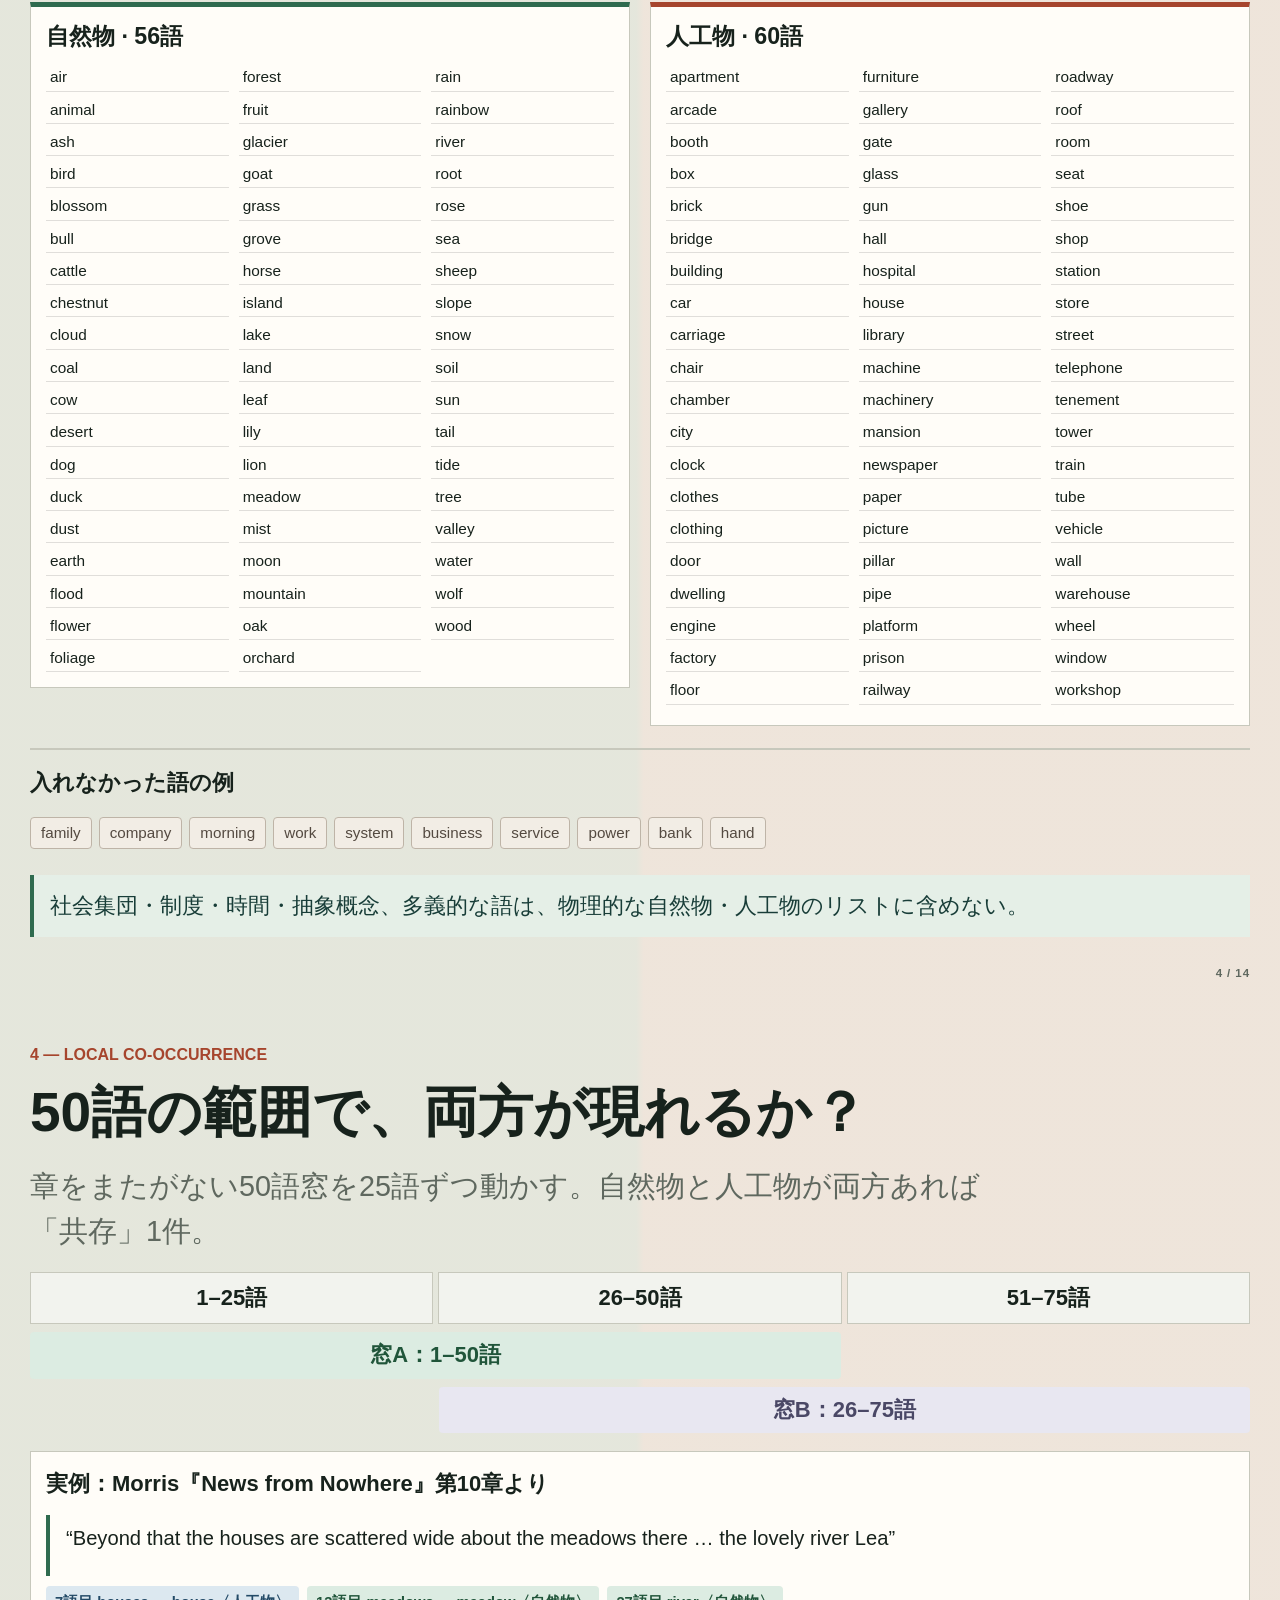
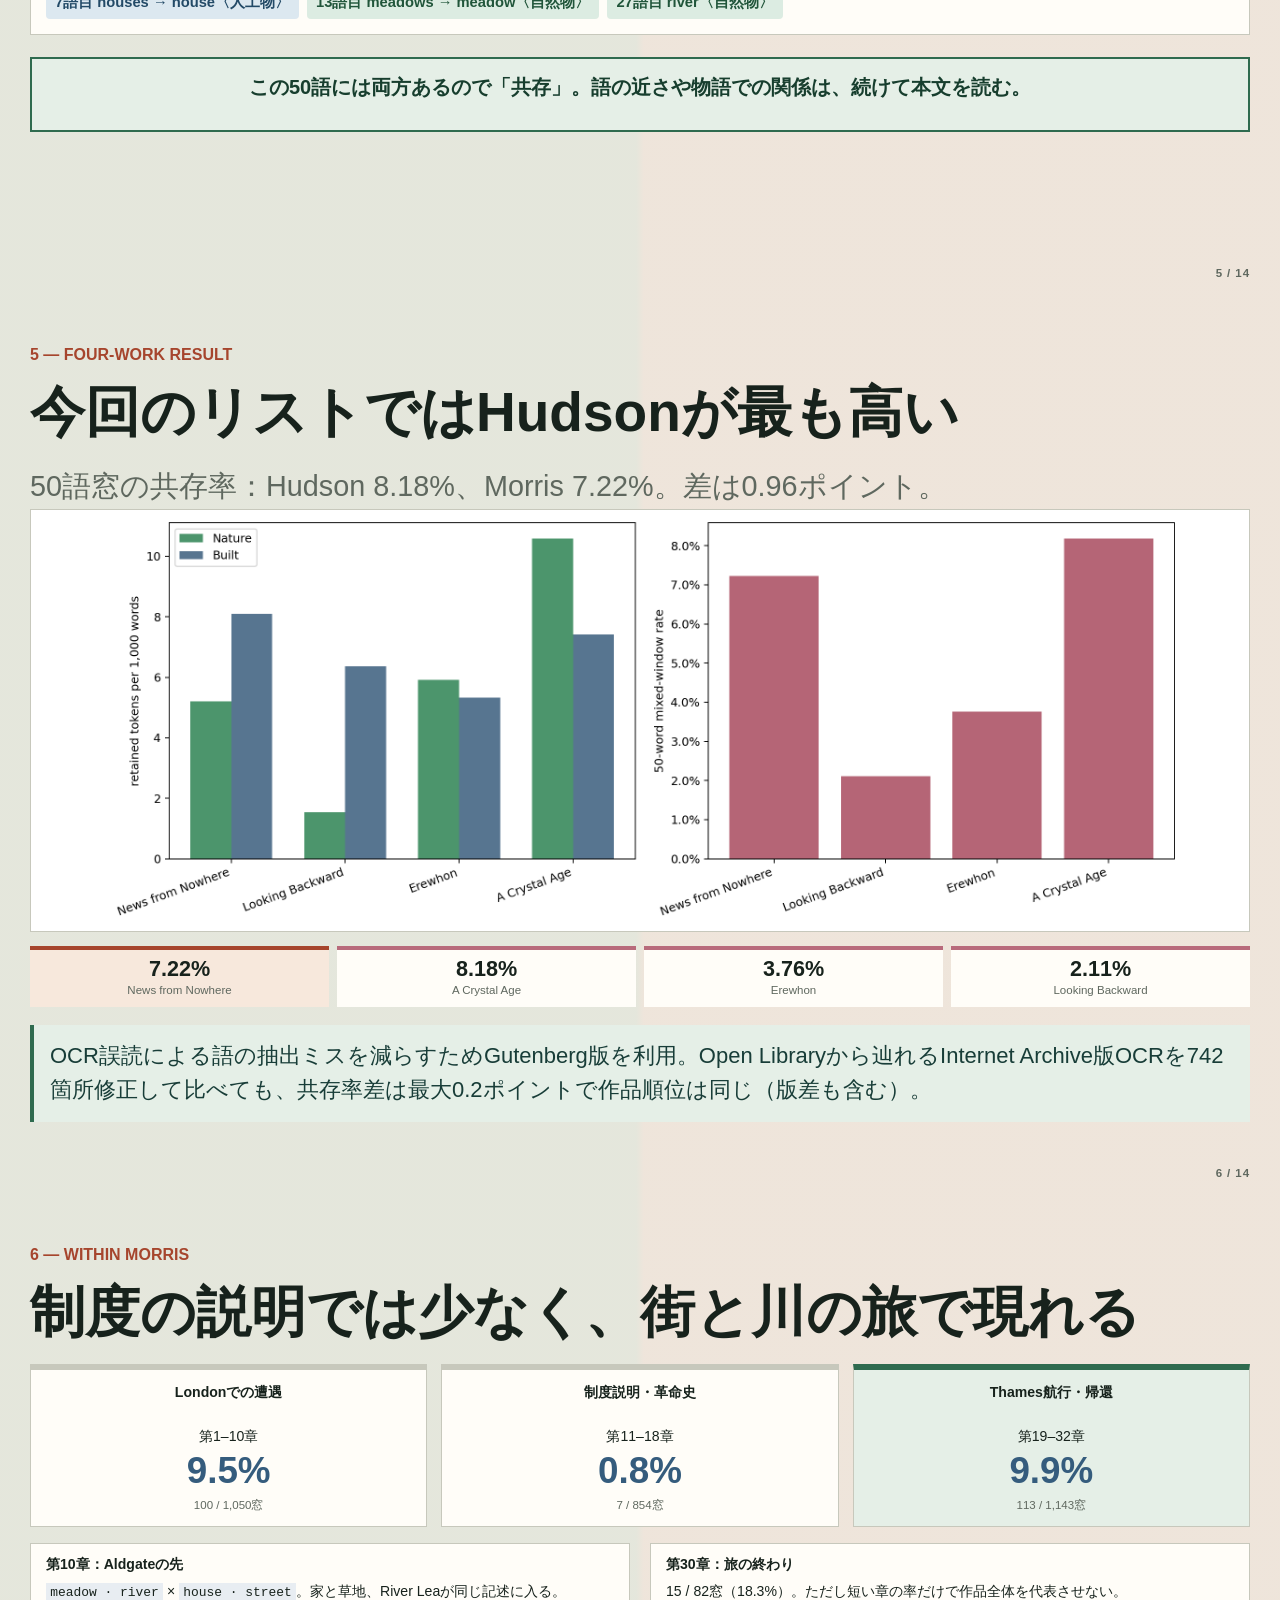
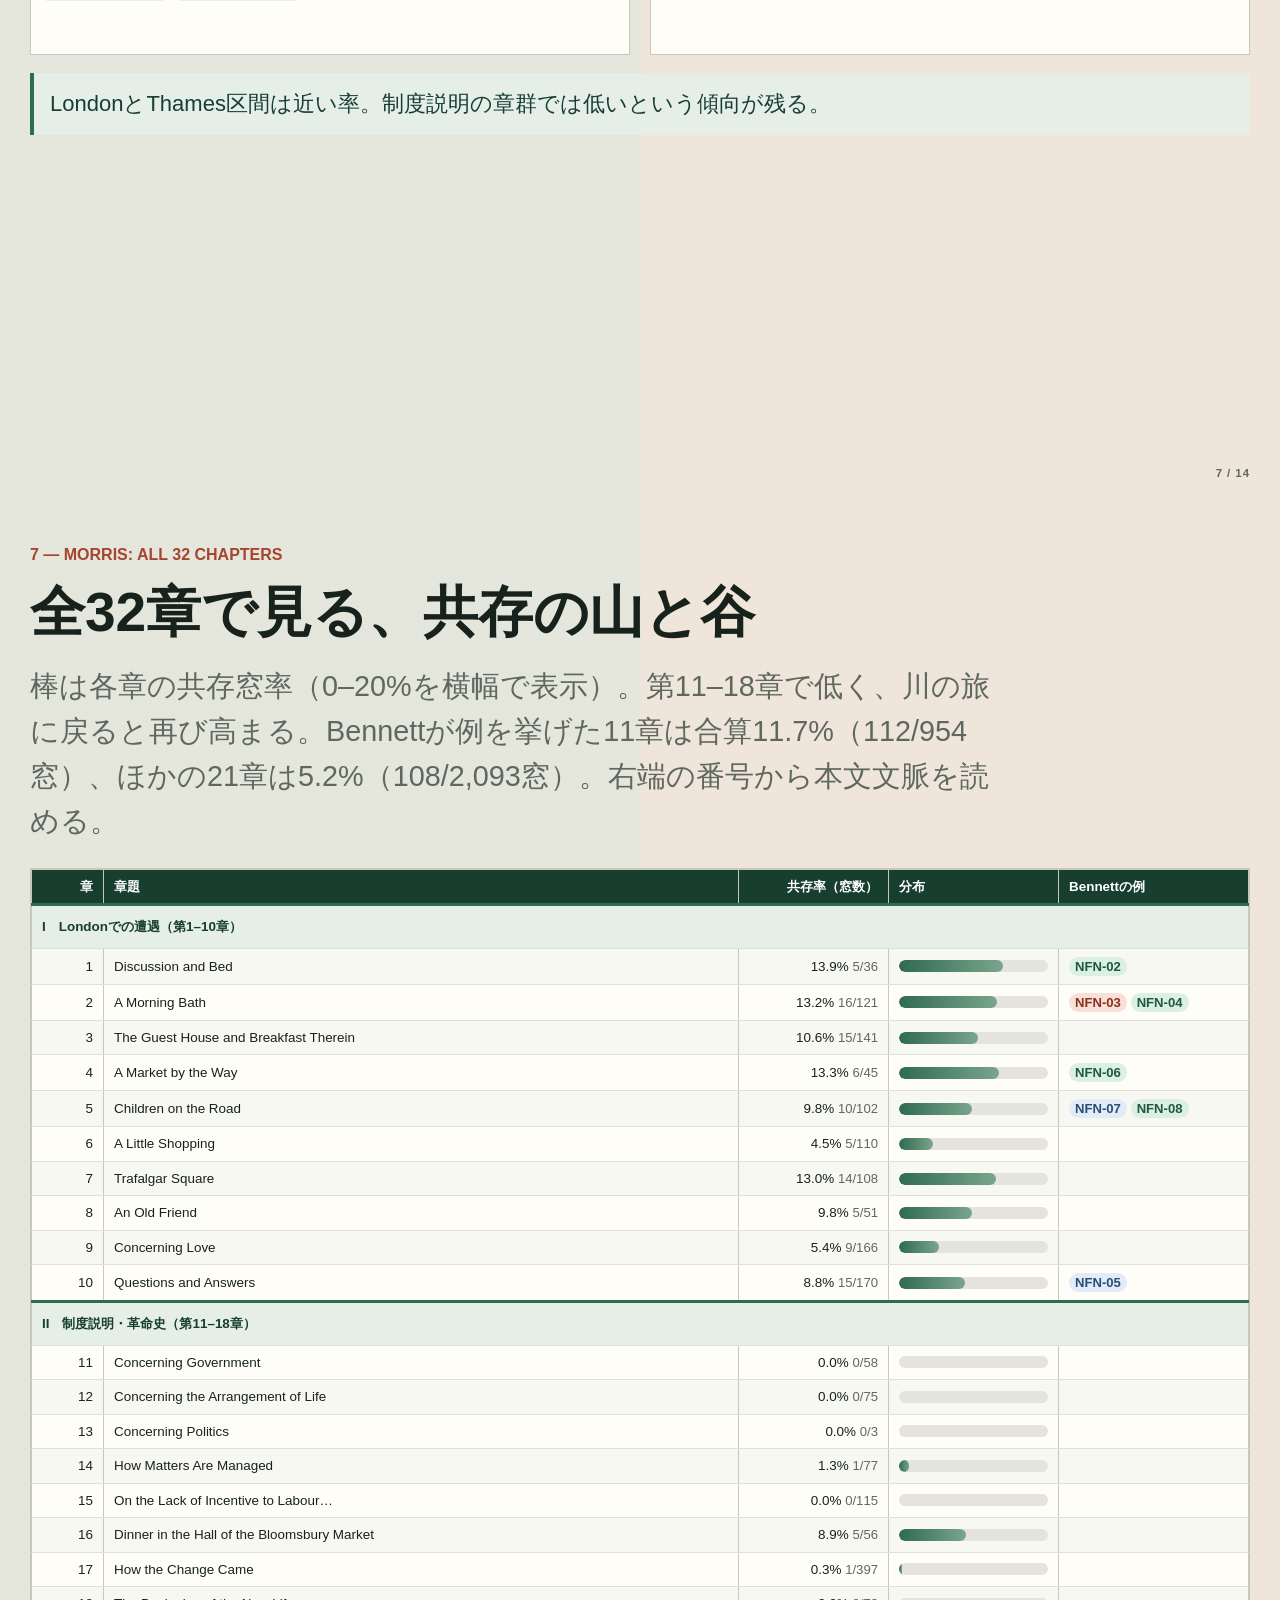
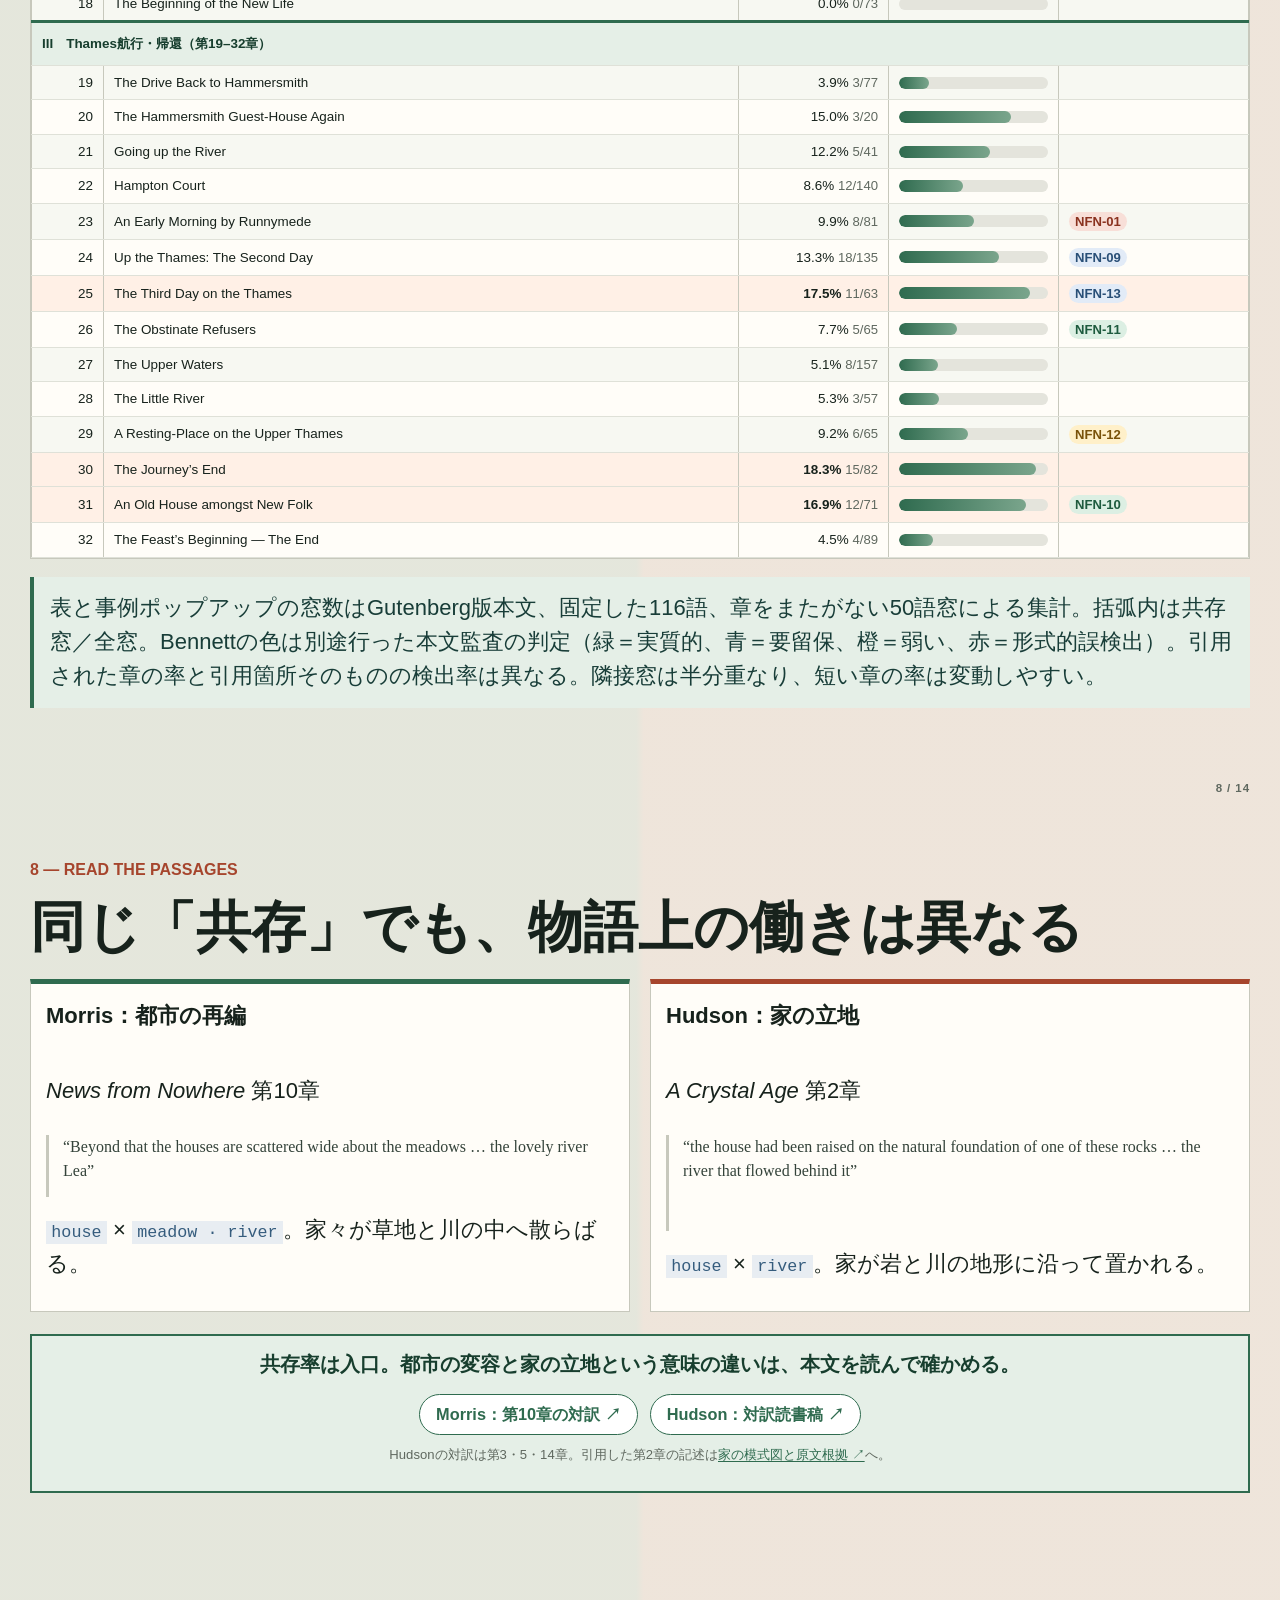
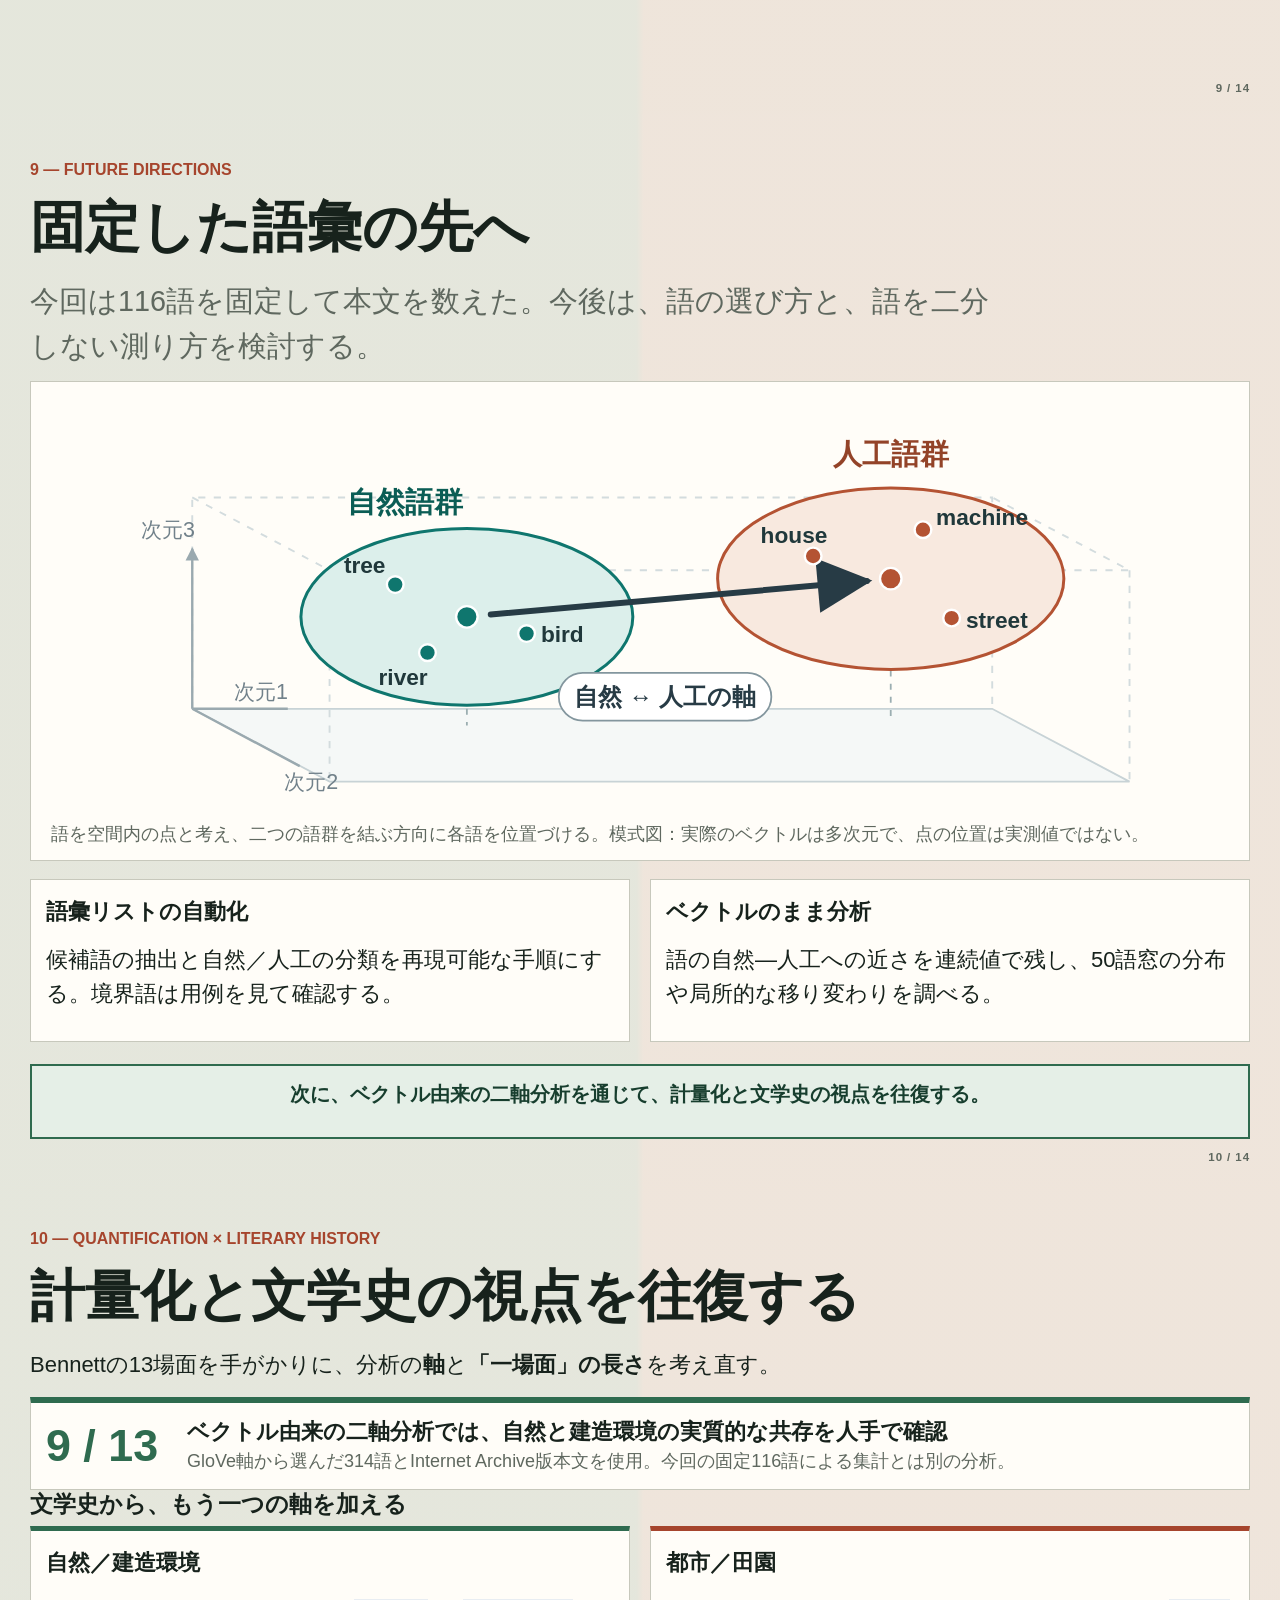
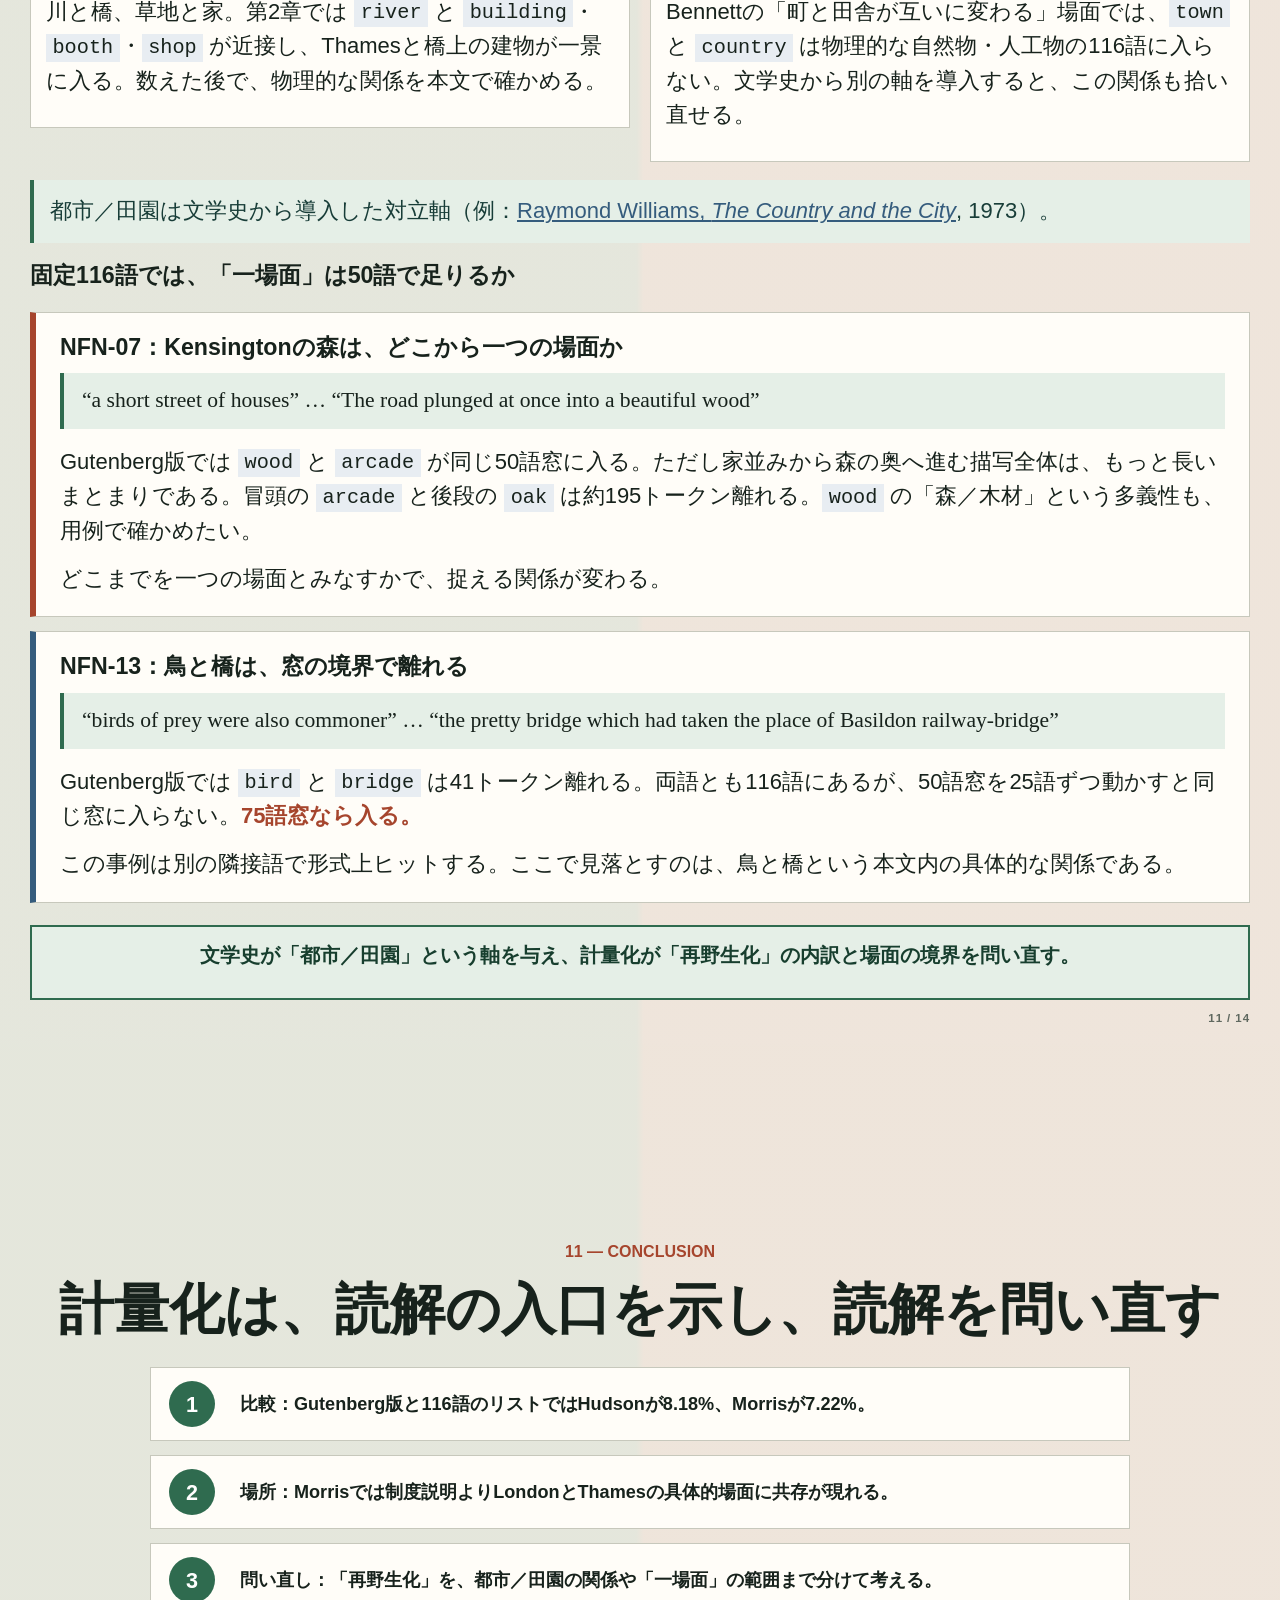
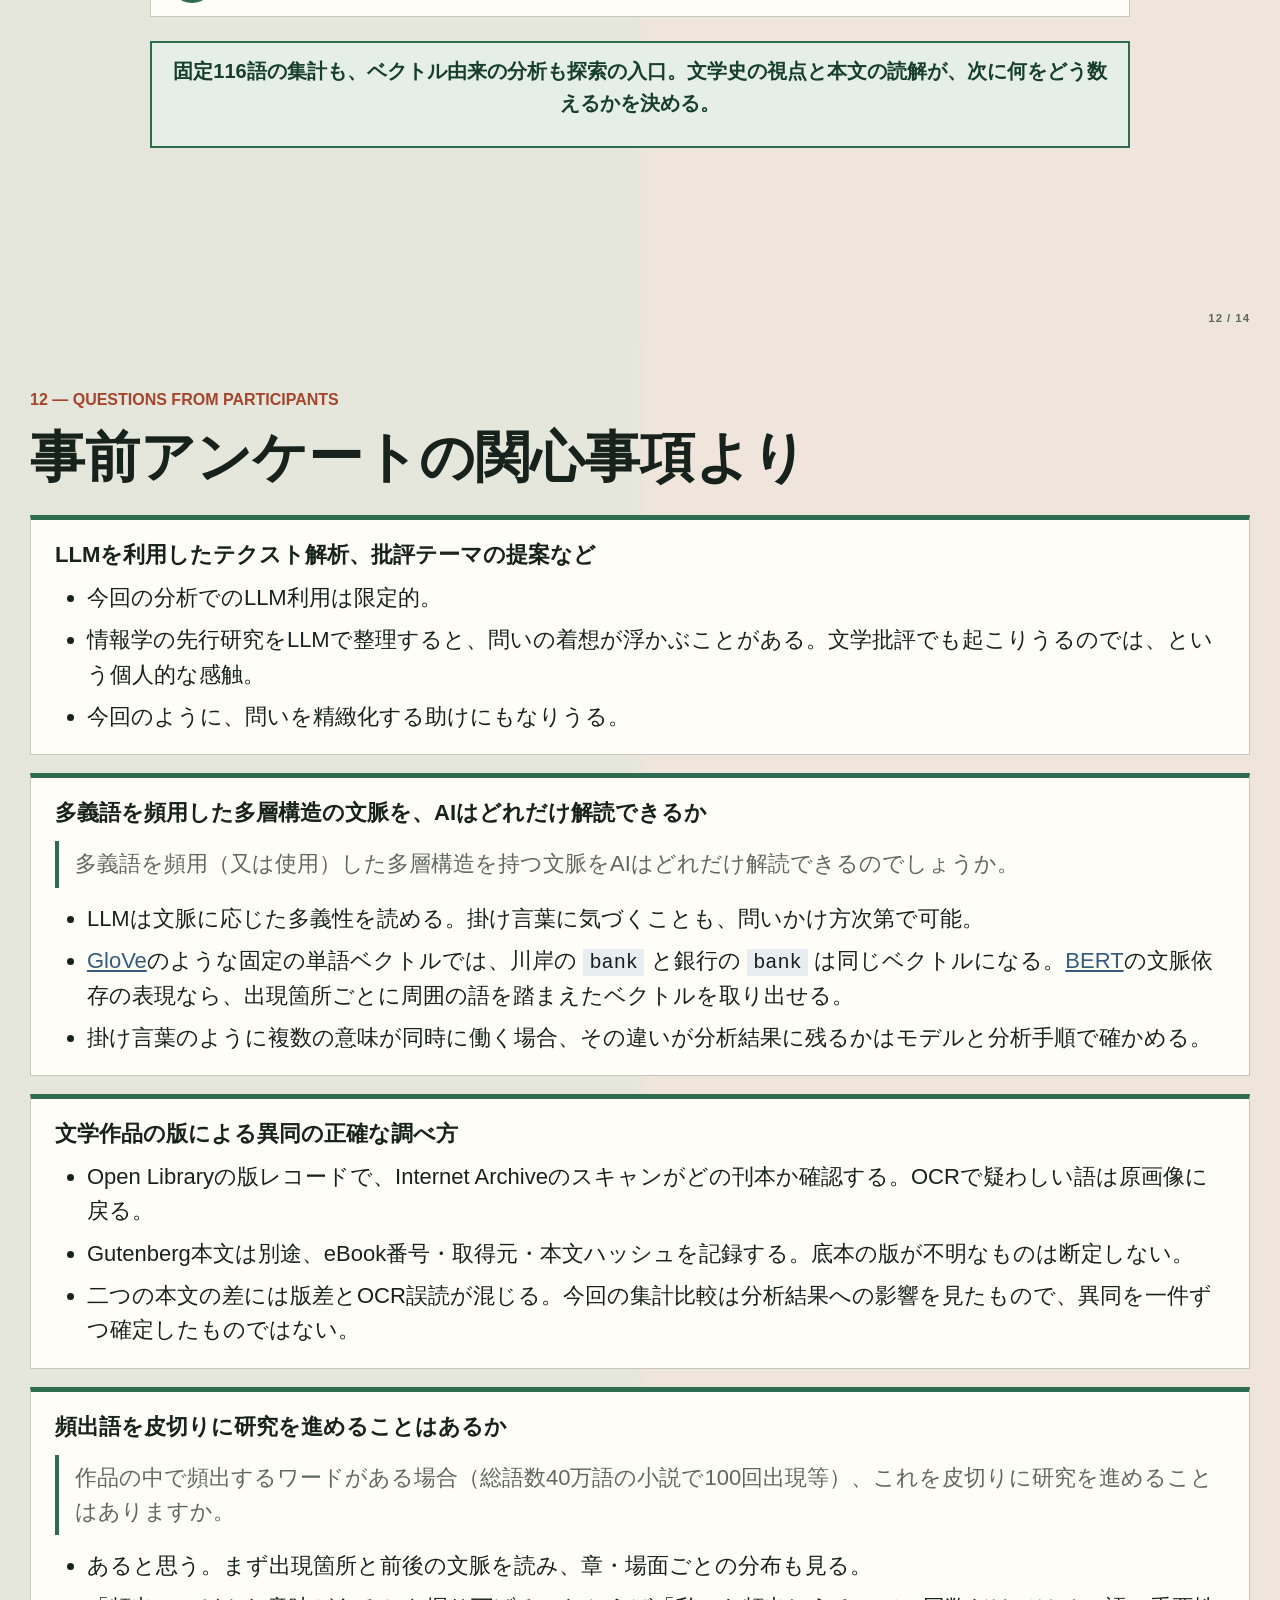
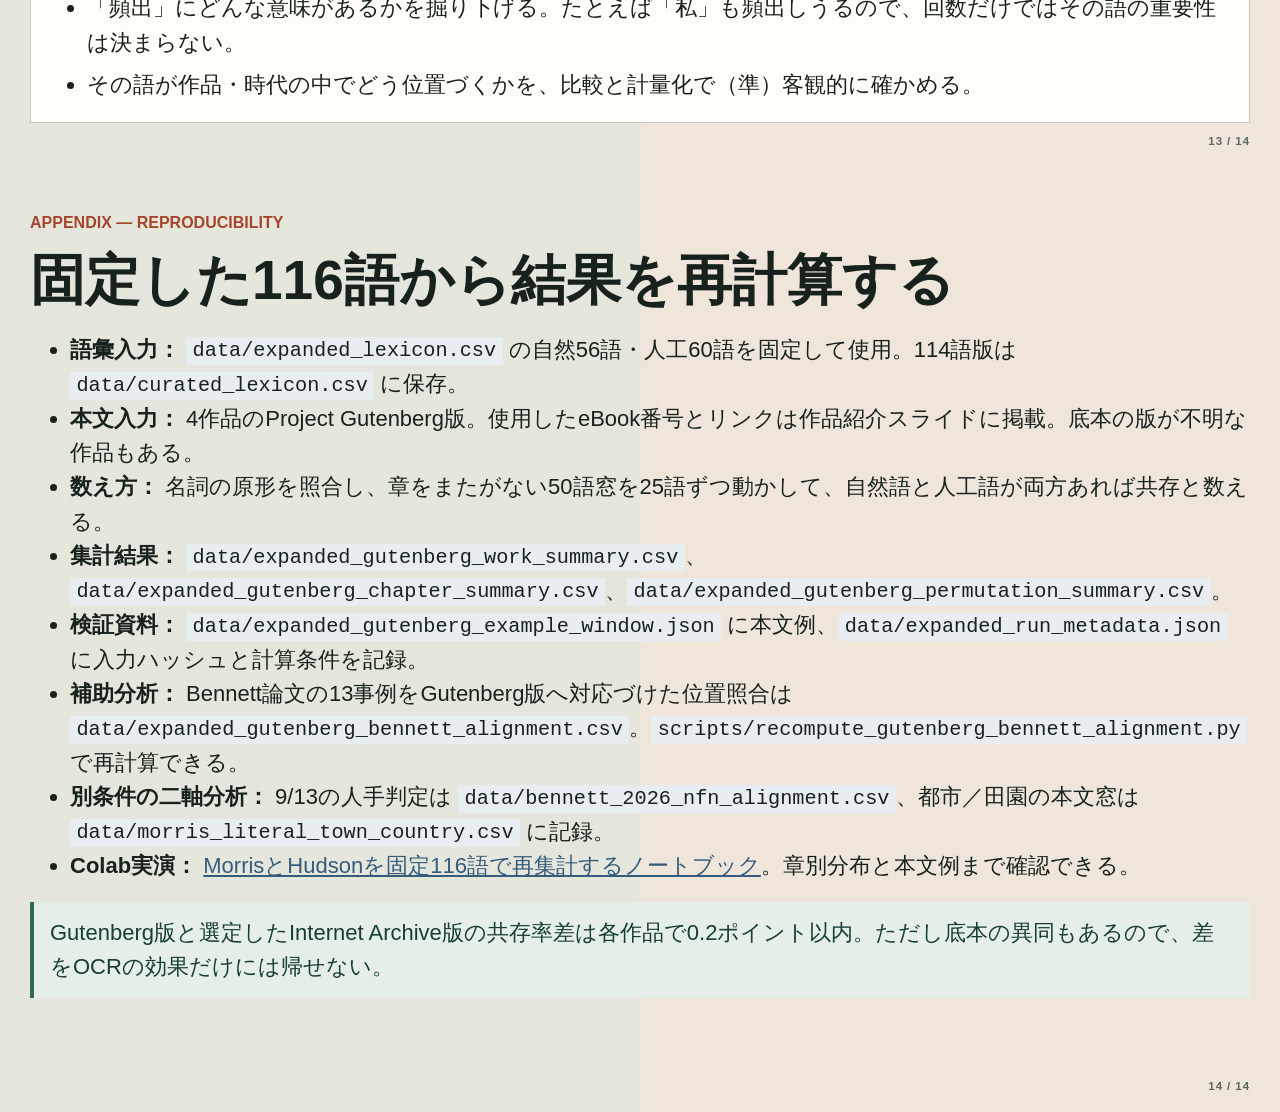
==== commit 76dc66f2: "Add Colab demo for Morris and Hudson fixed lexicon counts" ====
--- a/index.html
+++ b/index.html
@@ -991,6 +991,7 @@
 <li><strong>検証資料：</strong> <code>data/expanded_gutenberg_example_window.json</code> に本文例、<code>data/expanded_run_metadata.json</code> に入力ハッシュと計算条件を記録。</li>
 <li><strong>補助分析：</strong> Bennett論文の13事例をGutenberg版へ対応づけた位置照合は <code>data/expanded_gutenberg_bennett_alignment.csv</code>。<code>scripts/recompute_gutenberg_bennett_alignment.py</code> で再計算できる。</li>
 <li><strong>別条件の二軸分析：</strong> 9/13の人手判定は <code>data/bennett_2026_nfn_alignment.csv</code>、都市／田園の本文窓は <code>data/morris_literal_town_country.csv</code> に記録。</li>
+<li><strong>Colab実演：</strong> <a href="https://colab.research.google.com/github/cm3/dh-literature-20261016/blob/main/colab/fixed_lexicon_demo.ipynb">MorrisとHudsonを固定116語で再集計するノートブック</a>。章別分布と本文例まで確認できる。</li>
 </ul>
 <div class="note">
 <p>Gutenberg版と選定したInternet Archive版の共存率差は各作品で0.2ポイント以内。ただし底本の異同もあるので、差をOCRの効果だけには帰せない。</p>
